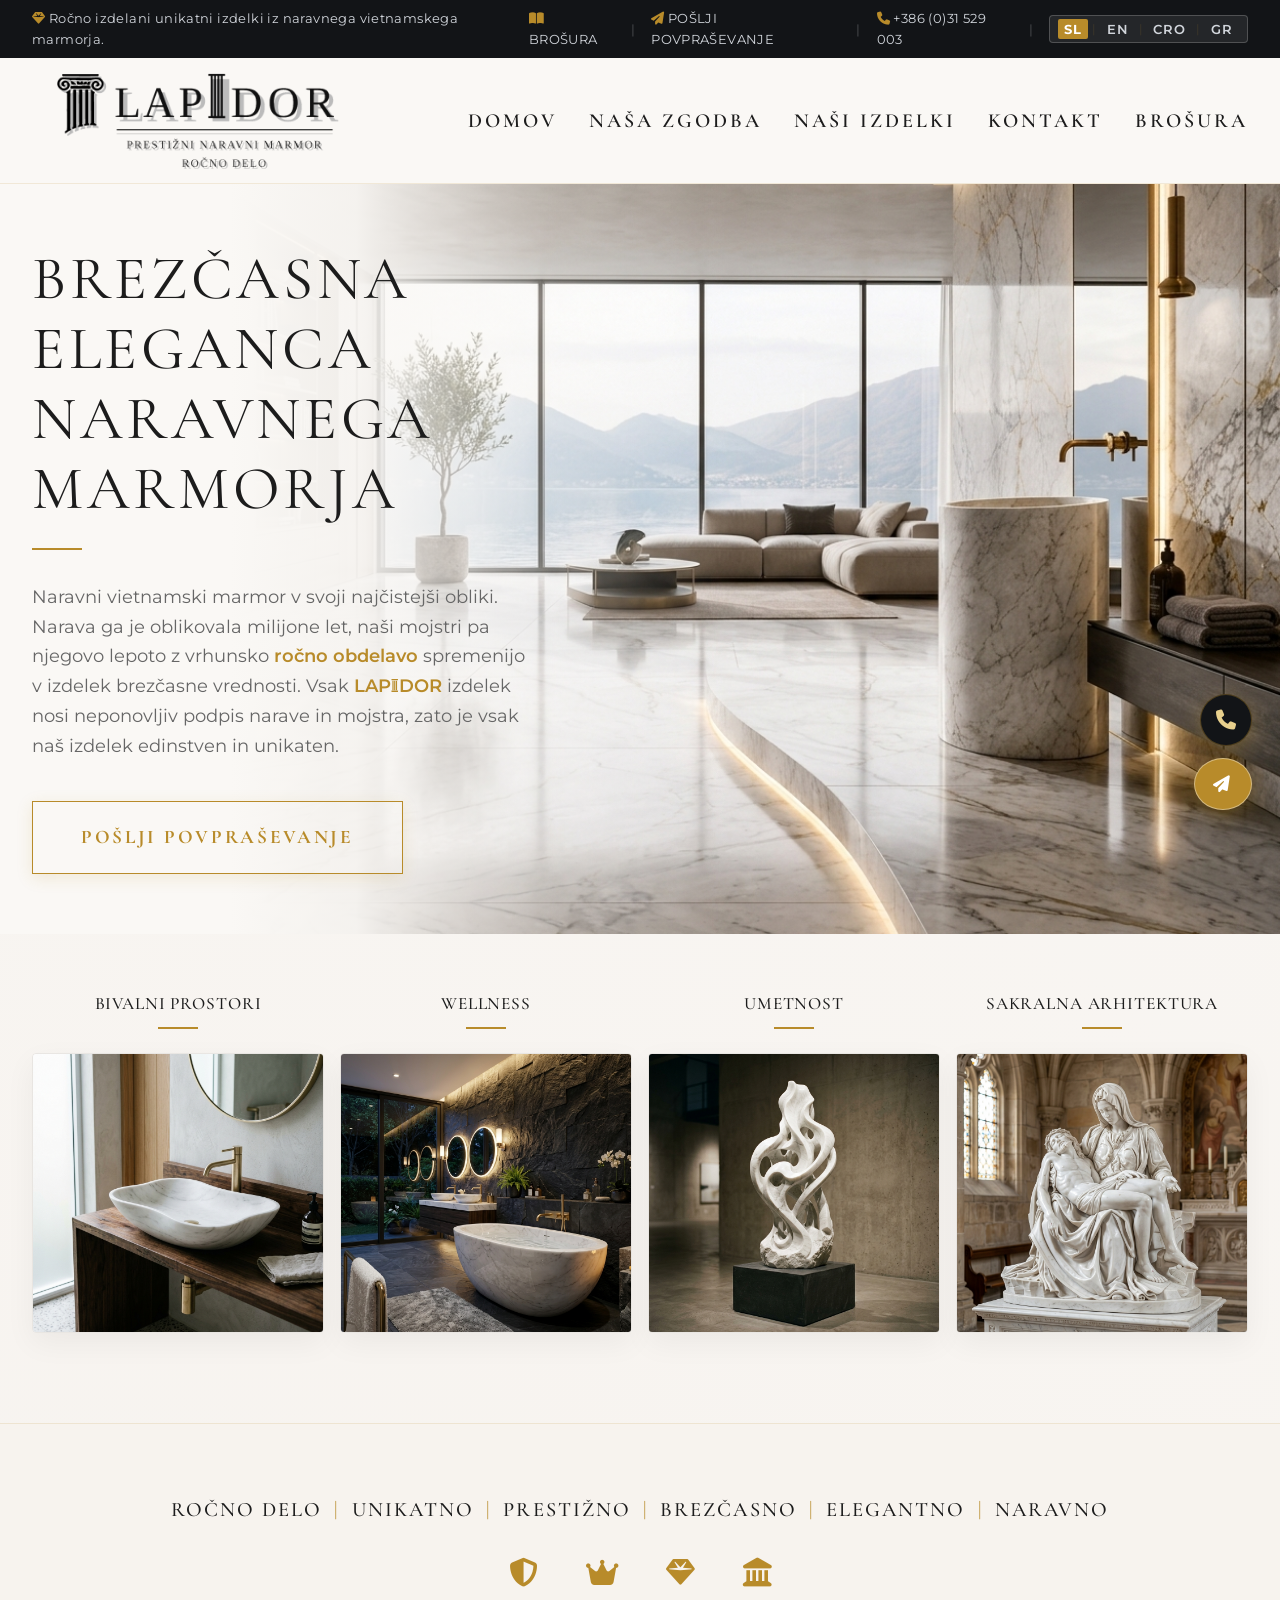
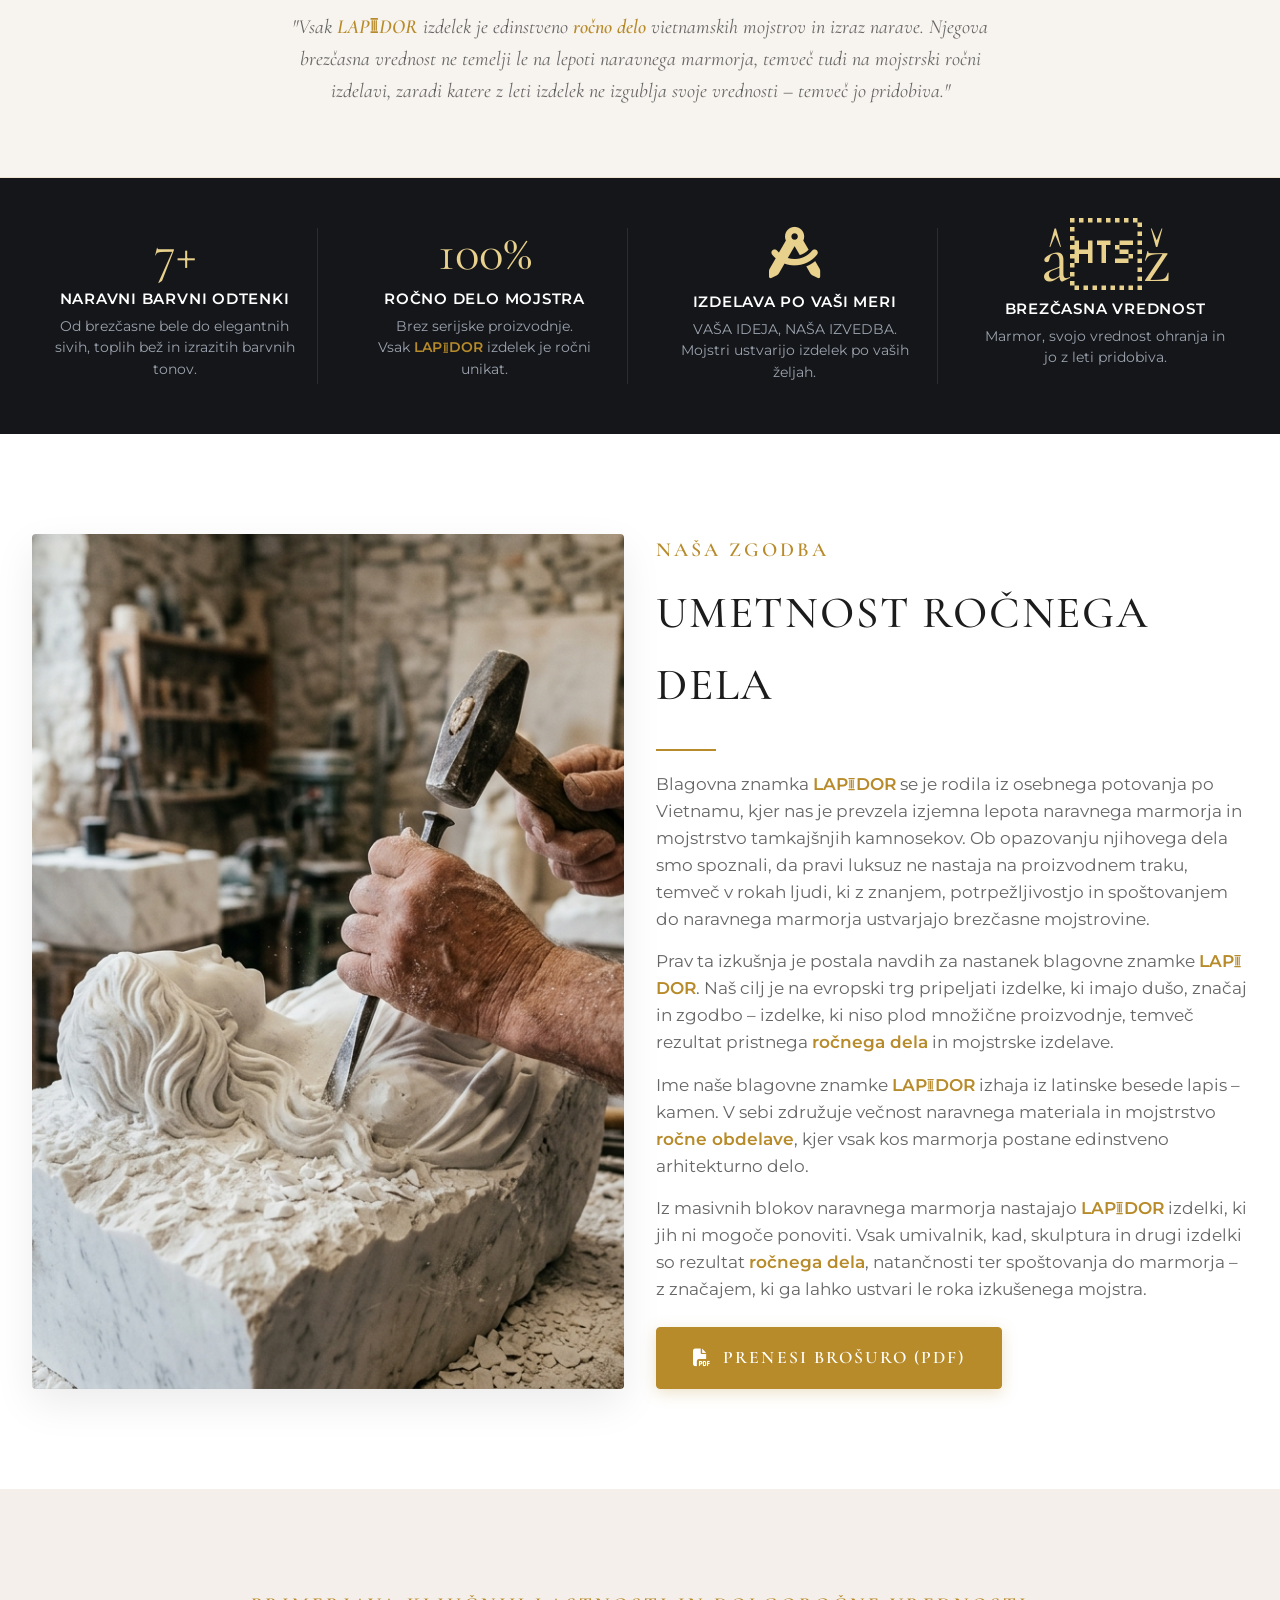
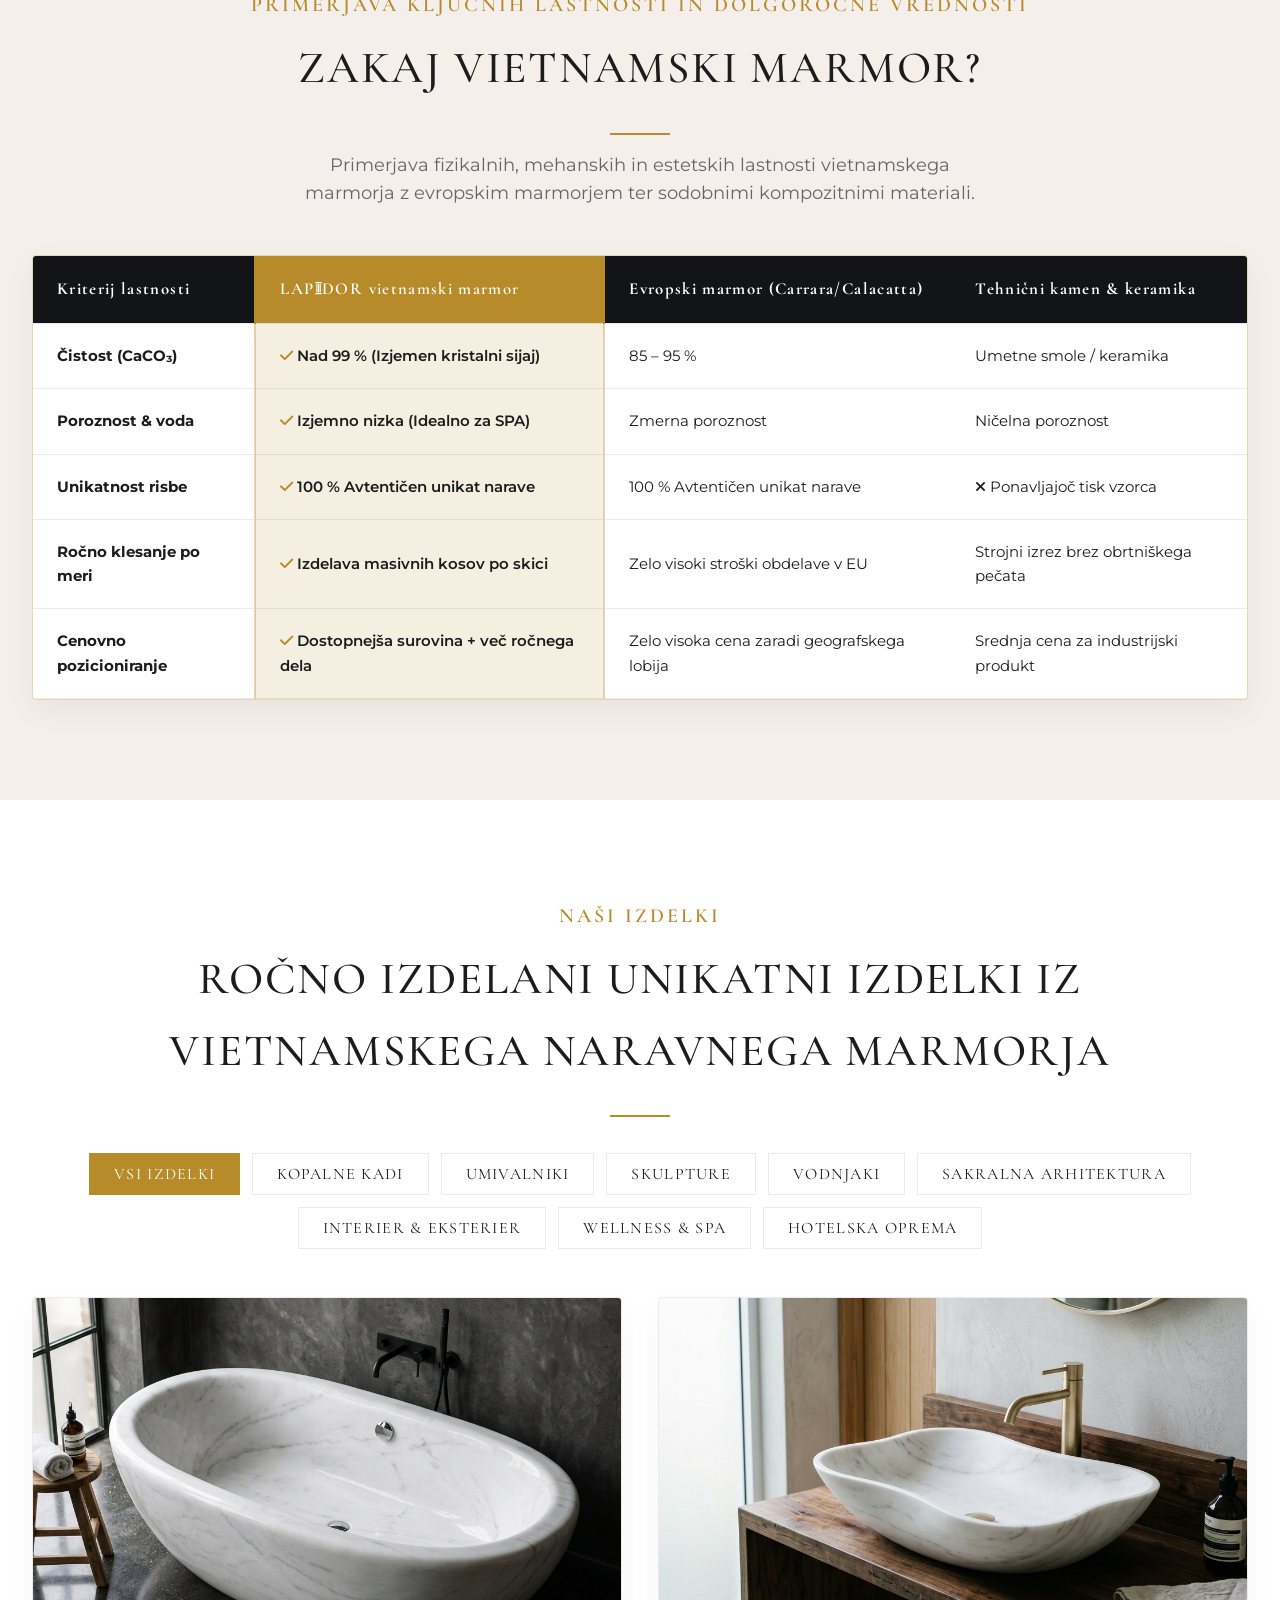
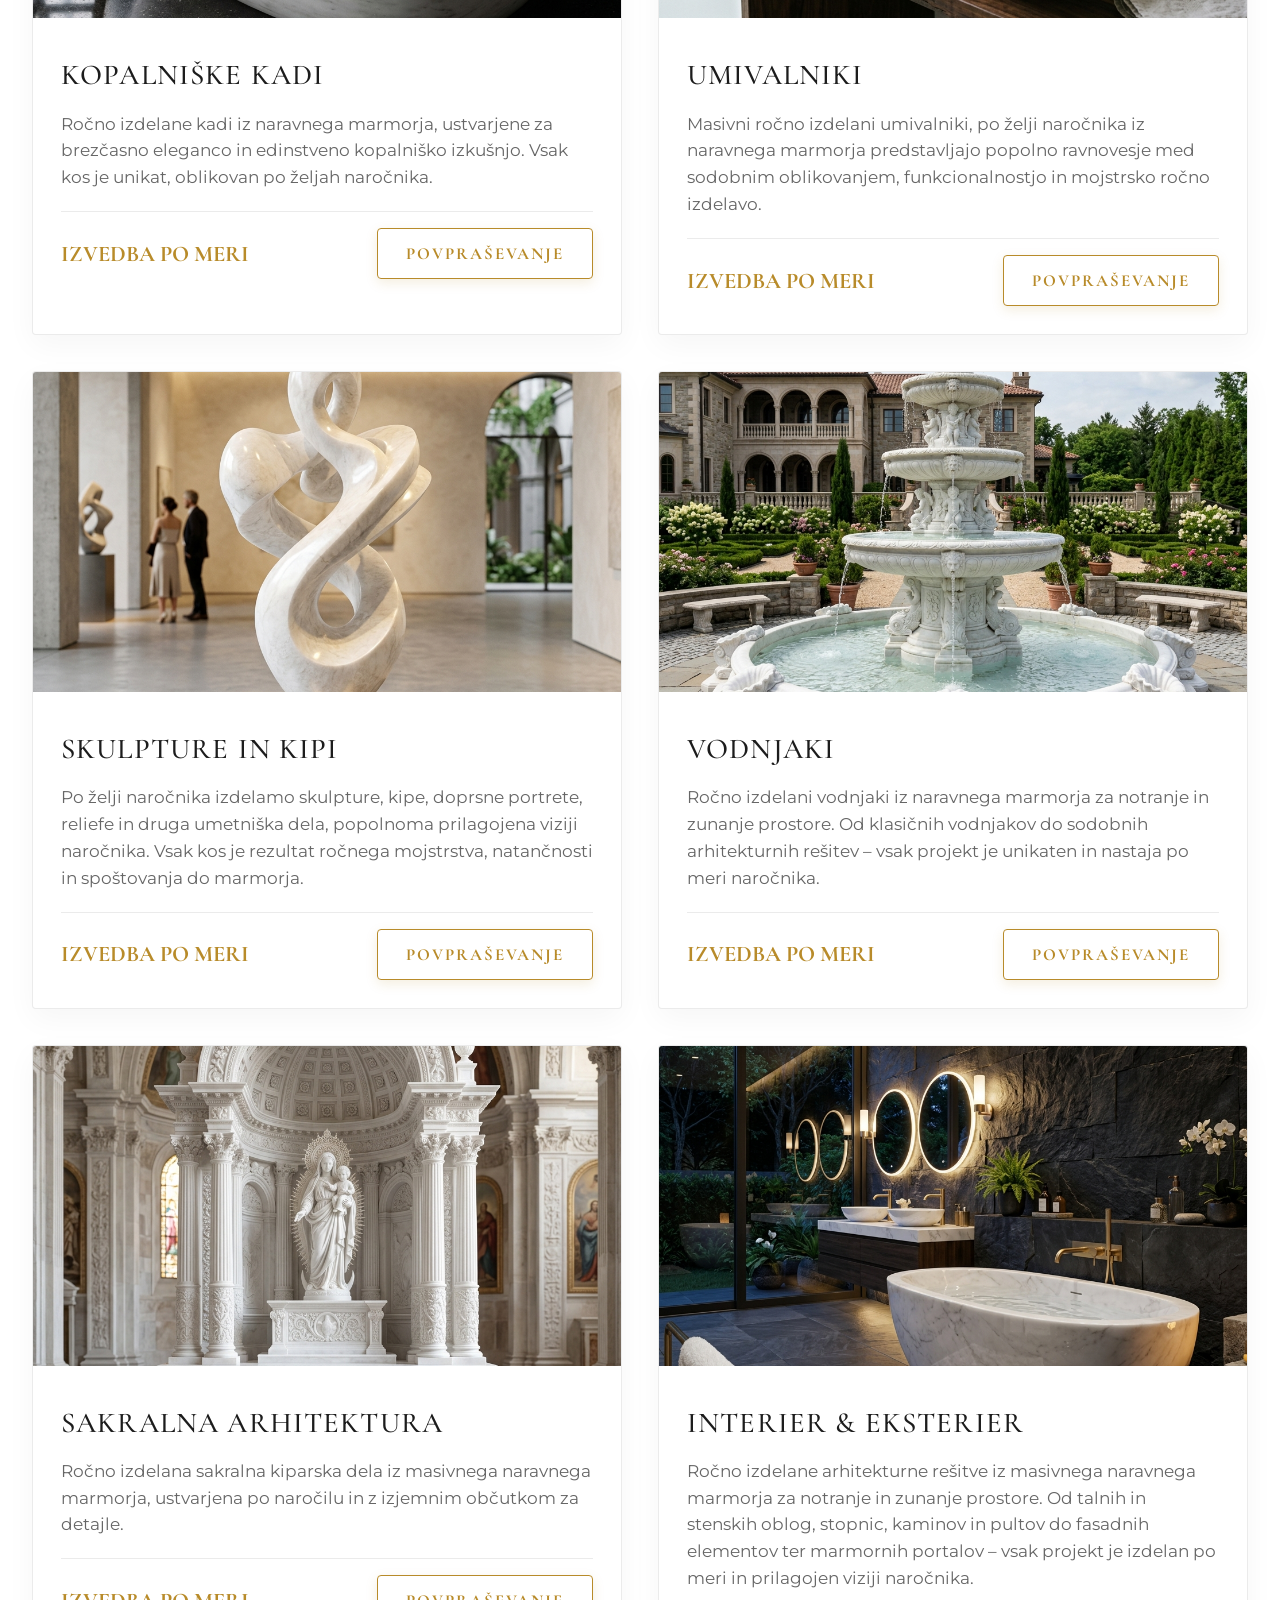
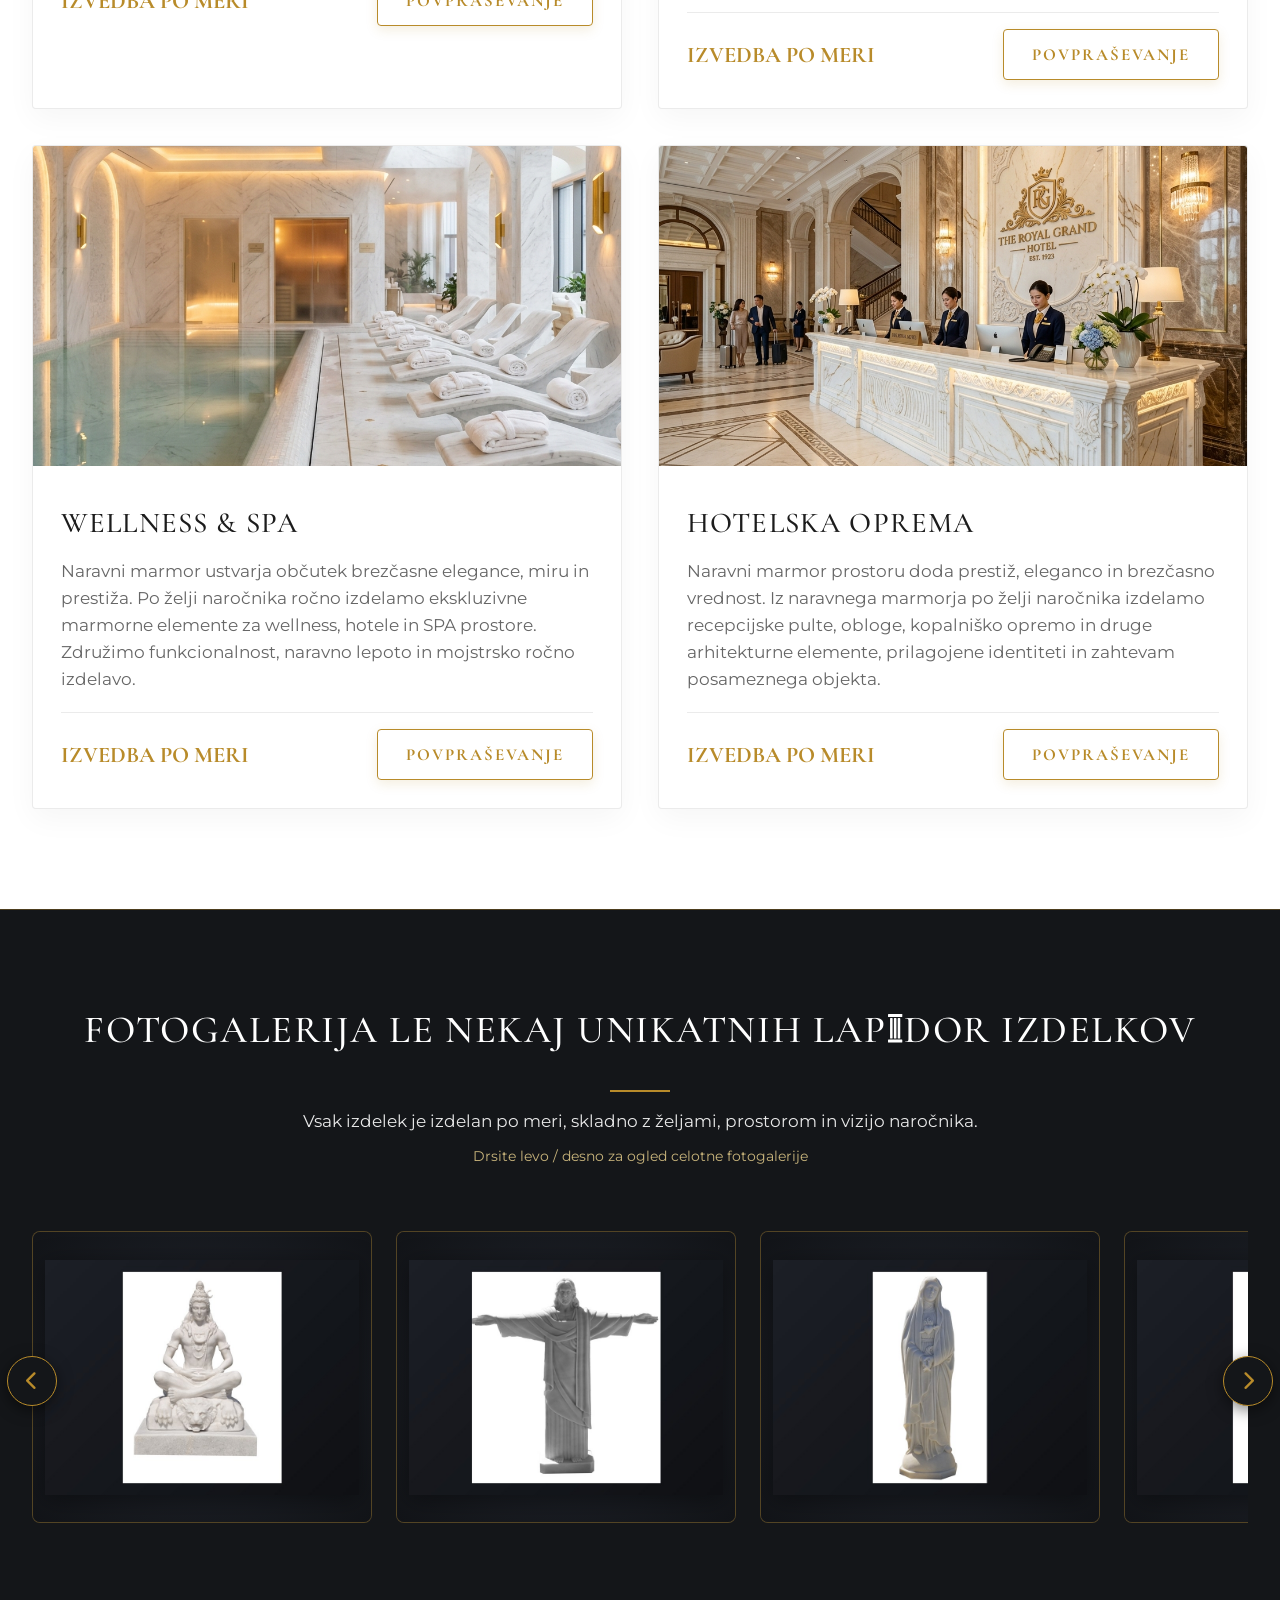
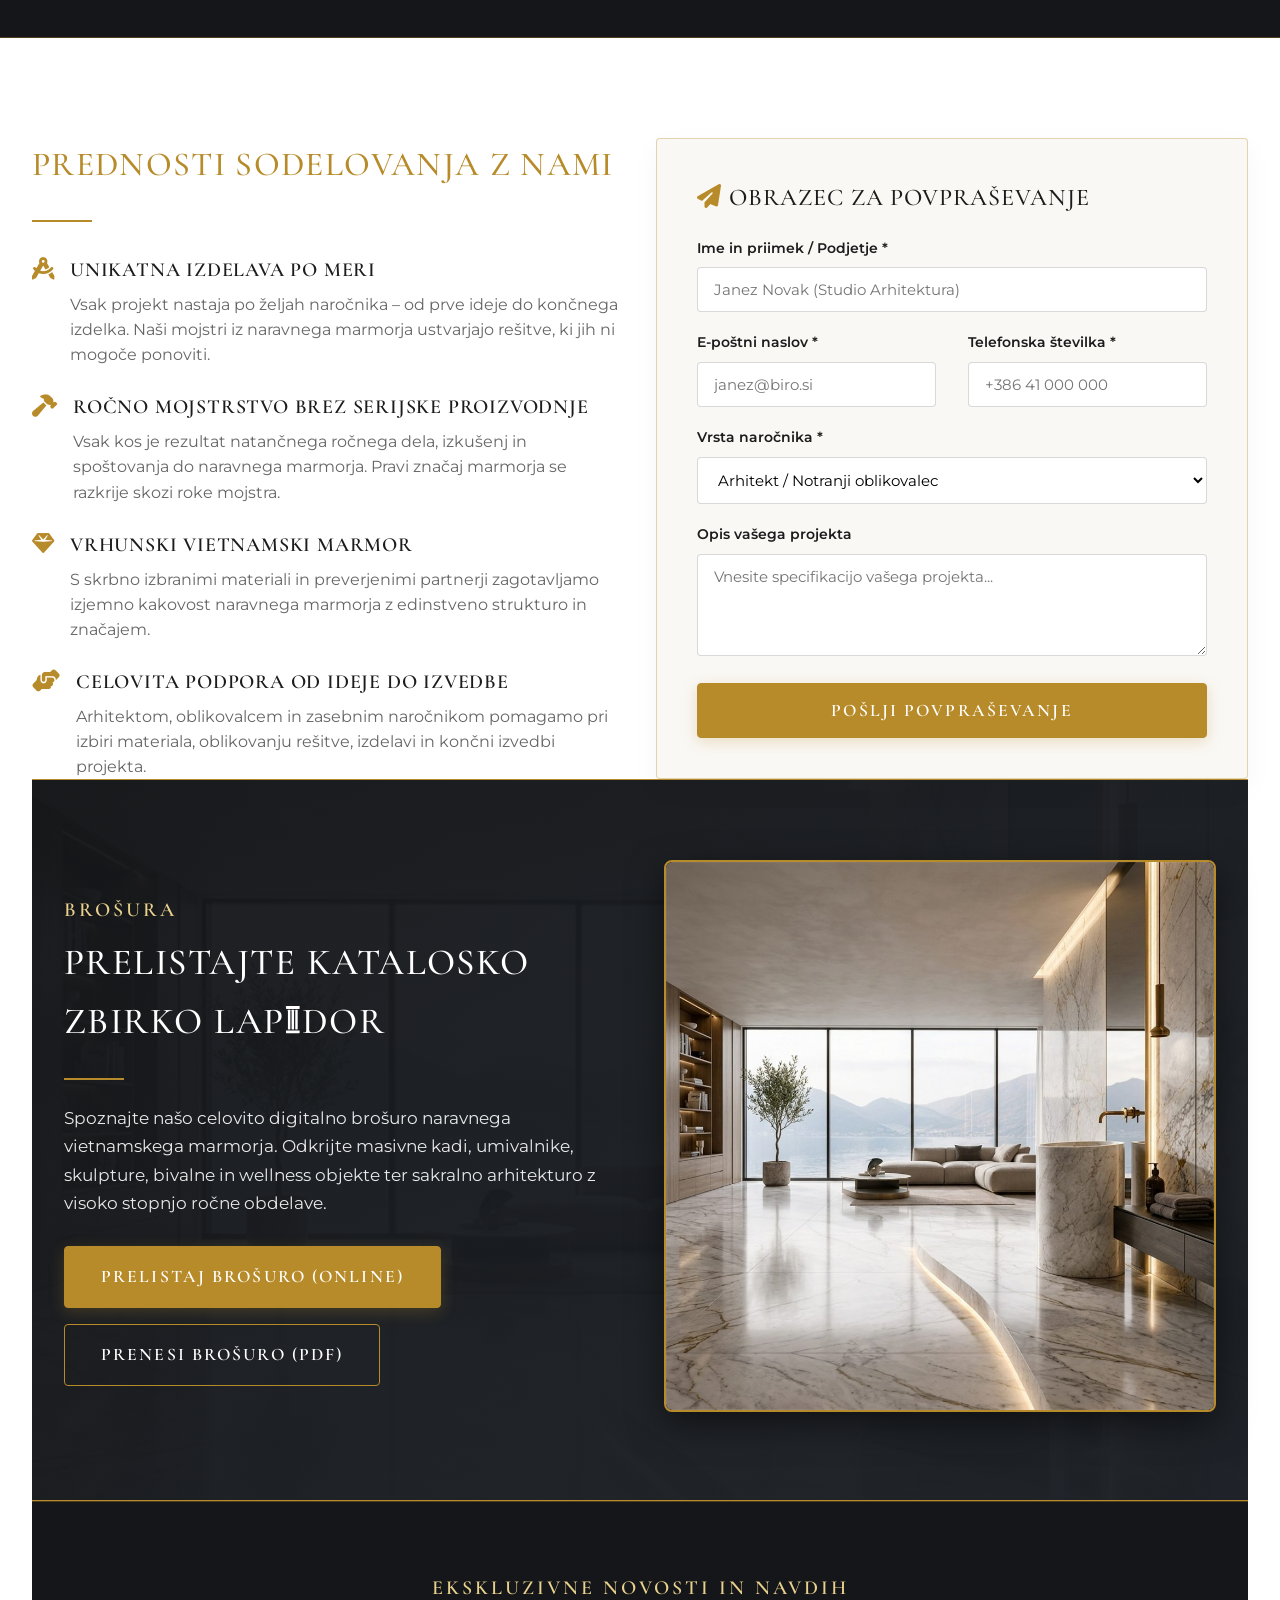
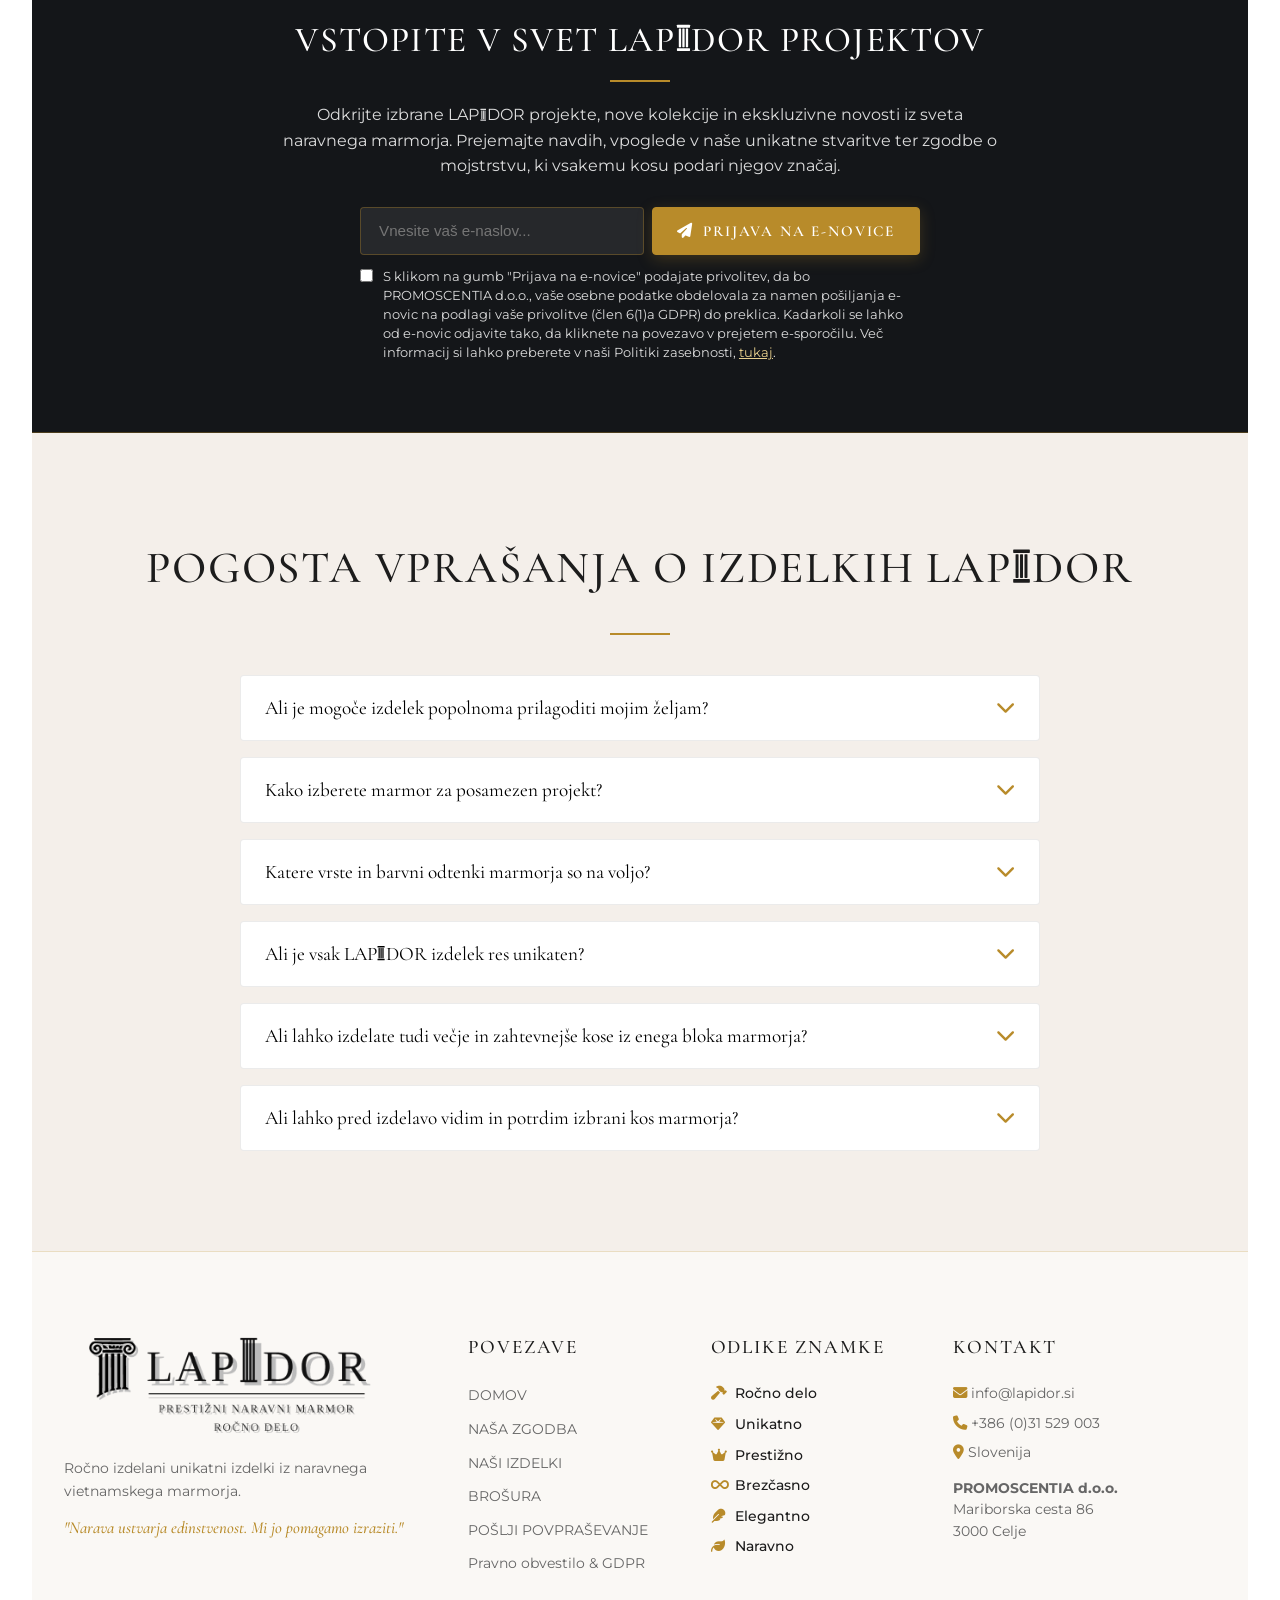
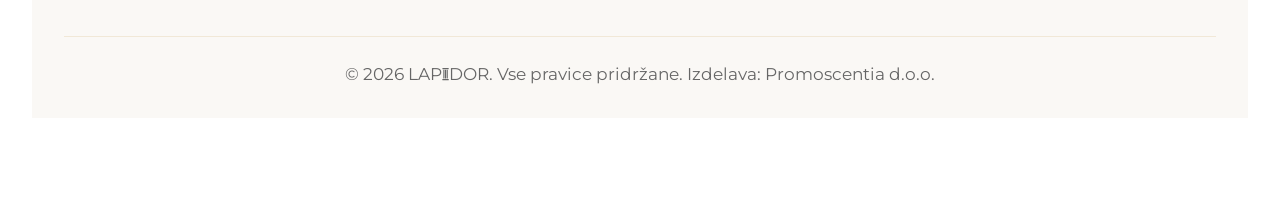
==== index.html @ 65f4fbd2 "SEO: dodan SiteNavigationElement JSON-LD schema za predlog Google Sitelinksov" ====
<!DOCTYPE html>
<html lang="sl">
<head>
 <!-- Google Tag (gtag.js) - Google Analytics -->
 <script async src="https://www.googletagmanager.com/gtag/js?id=G-S266DZPTPC"></script>
 <script>
  window.dataLayer = window.dataLayer || [];
  function gtag(){dataLayer.push(arguments);}
  gtag('js', new Date());

  gtag('config', 'G-S266DZPTPC');
 </script>

 <meta charset="UTF-8">
 <meta name="viewport" content="width=device-width, initial-scale=1.0">
 <title>LAPIDOR | Prestižni naravni vietnamski marmor po meri</title>
 <meta name="description" content="Unikatni ročno izdelani masivni izdelki iz naravnega vietnamskega marmorja. Kadi, umivalniki, skulpture in obloge po meri. Brezplačno svetovanje in vzorci.">
 <meta name="keywords" content="marmor, vietnamski marmor, naravni marmor, kopalne kadi marmor, umivalniki marmor, marmorne skulpture, kamnoseštvo, arhitektura, LAPIDOR, Celje, Slovenija">
 <meta name="author" content="PROMOSCENTIA d.o.o.">
 <meta name="robots" content="index, follow, max-image-preview:large">
 <link rel="canonical" href="https://lapidor.si/">

 <!-- Favicon -->
 <link rel="icon" type="image/png" href="assets/lapidor_logo_final_v6.png">

 <!-- Open Graph / Facebook / LinkedIn -->
 <meta property="og:type" content="website">
 <meta property="og:url" content="https://lapidor.si/">
 <meta property="og:title" content="LAPIDOR | Prestižni naravni vietnamski marmor po meri">
 <meta property="og:description" content="Unikatni ročno izdelani masivni izdelki iz naravnega vietnamskega marmorja. Kadi, umivalniki, skulpture in obloge po meri. Brezplačno svetovanje in vzorci.">
 <meta property="og:image" content="https://lapidor.si/assets/lapidor_panoramic_hero.png">
 <meta property="og:site_name" content="LAPIDOR">
 <meta property="og:locale" content="sl_SI">

 <!-- Twitter -->
 <meta name="twitter:card" content="summary_large_image">
 <meta name="twitter:url" content="https://lapidor.si/">
 <meta name="twitter:title" content="LAPIDOR | Prestižni naravni vietnamski marmor po meri">
 <meta name="twitter:description" content="Unikatni ročno izdelani masivni izdelki iz naravnega vietnamskega marmorja. Kadi, umivalniki, skulpture in obloge po meri. Brezplačno svetovanje in vzorci.">
 <meta name="twitter:image" content="https://lapidor.si/assets/lapidor_panoramic_hero.png">

 <!-- Geo Tags for Local SEO -->
 <meta name="geo.region" content="SI-011">
 <meta name="geo.placename" content="Celje">
 <meta name="geo.position" content="46.236;15.267">
 <meta name="ICBM" content="46.236, 15.267">

 <!-- Schema.org JSON-LD Structured Data for Google Rich Snippets -->
 <script type="application/ld+json">
 {
   "@context": "https://schema.org",
   "@graph": [
     {
       "@type": "WebSite",
       "@id": "https://lapidor.si/#website",
       "url": "https://lapidor.si/",
       "name": "LAPIDOR",
       "alternateName": ["LAPIDOR Marmor", "LAPIDOR Slovenija"],
       "publisher": {
         "@id": "https://lapidor.si/#organization"
       }
     },
     {
       "@type": "SiteNavigationElement",
       "@id": "https://lapidor.si/#navigation",
       "name": [
         "Naša zgodba",
         "Naši izdelki",
         "Obdelava površin",
         "Ekskluzivna Brošura",
         "Kontakt"
       ],
       "url": [
         "https://lapidor.si/#nasazgodba",
         "https://lapidor.si/#nasiizdelki",
         "https://lapidor.si/#obdelava",
         "https://lapidor.si/brosura.html",
         "https://lapidor.si/#kontakt"
       ]
     },
     {
       "@type": "LocalBusiness",
       "@id": "https://lapidor.si/#organization",
       "name": "LAPIDOR - Promoscentia d.o.o.",
       "legalName": "PROMOSCENTIA d.o.o.",
       "image": "https://lapidor.si/assets/lapidor_logo_final_v6.png",
       "url": "https://lapidor.si/",
       "telephone": "+38631529003",
       "email": "info@lapidor.si",
       "priceRange": "€€€€",
       "address": {
         "@type": "PostalAddress",
         "streetAddress": "Mariborska cesta 86",
         "addressLocality": "Celje",
         "postalCode": "3000",
         "addressCountry": "SI"
       },
       "geo": {
         "@type": "GeoCoordinates",
         "latitude": 46.236,
         "longitude": 15.267
       },
       "openingHoursSpecification": {
         "@type": "OpeningHoursSpecification",
         "dayOfWeek": [
           "Monday",
           "Tuesday",
           "Wednesday",
           "Thursday",
           "Friday"
         ],
         "opens": "08:00",
         "closes": "16:00"
       },
       "description": "Ekskluzivni uvoz in distribucija unikatnega naravnega vietnamskega marmorja z visoko stopnjo ročne obdelave klesarskih mojstrov."
     },
     {
       "@type": "Brand",
       "@id": "https://lapidor.si/#brand",
       "name": "LAPIDOR",
       "url": "https://lapidor.si/",
       "logo": "https://lapidor.si/assets/lapidor_logo_final_v6.png",
       "slogan": "Brezčasna eleganca naravnega marmorja",
       "description": "Unikatni ročno izdelani masivni izdelki iz naravnega vietnamskega marmorja za bivalne prostore, wellness in sakralno arhitekturo."
     },
     {
       "@type": "FAQPage",
       "@id": "https://lapidor.si/#faq",
       "mainEntity": [
         {
           "@type": "Question",
           "name": "Zakaj izbrati vietnamski naravni marmor LAPIDOR?",
           "acceptedAnswer": {
             "@type": "Answer",
             "text": "Vietnamski marmor odlikuje izjemna čistost kalcijevega karbonata (nad 99 %), kristalna struktura, nizka poroznost ter izjemna trajnost. Vsak izdelek je 100% ročno delo kamnoseških mojstrov."
           }
         },
         {
           "@type": "Question",
           "name": "Ali omogočate izdelava marmornih izdelkov po meri?",
           "acceptedAnswer": {
             "@type": "Answer",
             "text": "Da, vsi izdelki LAPIDOR nastajajo po željah naročnika in tehničnih izrisih (CAD/3D načrtih) arhitektov in oblikovalcev – od izbire masivnega bloka do končne obdelave."
           }
         },
         {
           "@type": "Question",
           "name": "Kakšni barvni odtenki in obdelave površin so na voljo?",
           "acceptedAnswer": {
             "@type": "Answer",
             "text": "Nudimo več kot 7 naravnih barvnih odtenkov marmorja ter štiri tipologije obdelave površine: polirana, brušena mat (honed), ročno klesana (chiseled) in krtačena (antique/brushed)."
           }
         }
       ]
     }
   ]
 }
 </script>
 
 <!-- Fonts -->
 <link rel="preconnect" href="https://fonts.googleapis.com">
 <link rel="preconnect" href="https://fonts.gstatic.com" crossorigin>
 <link href="https://fonts.googleapis.com/css2?family=Cormorant+Garamond:ital,wght@0,400;0,500;0,600;0,700;1,400&family=Montserrat:wght@300;400;500;600;700&display=swap" rel="stylesheet">
 
 <!-- FontAwesome Icons -->
 <link rel="stylesheet" href="https://cdnjs.cloudflare.com/ajax/libs/font-awesome/6.5.1/css/all.min.css">
 
 <!-- Custom CSS -->
 <link rel="stylesheet" href="style.css">
</head>
<body>

 <!-- Top Announcement Bar -->
 <div class="top-bar">
  <div class="container top-bar-content">
   <span><i class="fa-solid fa-gem text-gold"></i> <span data-i18n="top_announcement">Ročno izdelani unikatni izdelki iz naravnega vietnamskega marmorja.</span></span>
   <div class="top-bar-right">
    <a href="brosura.html" class="top-link"><i class="fa-solid fa-book-open text-gold"></i> <span data-i18n="nav_brochure">BROĹ URA</span></a>
    <span class="divider">|</span>
    <a href="#vzorci" class="top-link"><i class="fa-solid fa-paper-plane text-gold"></i> <span data-i18n="top_inquiry">POĹ LJI POVPRAĹ EVANJE</span></a>
    <span class="divider">|</span>
    <a href="tel:+38631529003" class="top-link"><i class="fa-solid fa-phone text-gold"></i> +386 (0)31 529 003</a>
    <span class="divider">|</span>
    <div class="lang-switcher">
     <button type="button" class="lang-btn active" data-lang-btn="sl">SL</button>
     <span class="lang-divider">|</span>
     <button type="button" class="lang-btn" data-lang-btn="en">EN</button>
     <span class="lang-divider">|</span>
     <button type="button" class="lang-btn" data-lang-btn="hr">CRO</button>
     <span class="lang-divider">|</span>
     <button type="button" class="lang-btn" data-lang-btn="el">GR</button>
    </div>
   </div>
  </div>
 </div>

 <!-- Header / Navigation (Direct Match with Mockup) -->
 <header class="main-header" id="header">
  <div class="container header-container">
   <a href="#" class="brand-logo">
    <img src="assets/lapidor_logo_final_v6.png" alt="LAPIDOR Logo" class="header-logo-img">
   </a>

   <nav class="main-nav" id="main-nav">
    <ul>
     <li><a href="#domov" class="nav-link active" data-i18n="nav_home">DOMOV</a></li>
     <li><a href="#nasazgodba" class="nav-link" data-i18n="nav_story">NAŠA ZGODBA</a></li>
     <li><a href="#nasiizdelki" class="nav-link" data-i18n="nav_products">NAŠI IZDELKI</a></li>
     <li><a href="#kontakt" class="nav-link" data-i18n="nav_contact">KONTAKT</a></li>
     <li><a href="brosura.html" class="nav-link" data-i18n="nav_brochure">BROŠURA</a></li>
    </ul>
   </nav>

   <button class="mobile-toggle" id="mobile-toggle" aria-label="Odpri meni">
    <i class="fa-solid fa-bars"></i>
   </button>
  </div>
 </header>

 <!-- HERO SECTION (Direct Match with Mockup Layout) -->
 <section class="hero-mockup-section" id="domov">
  <div class="hero-full-bg-container">
   <img src="assets/lapidor_panoramic_hero.png" alt="Brezčasna eleganca naravnega marmorja LAPIDOR" class="hero-full-bg-img">
   <div class="hero-full-bg-overlay"></div>
  </div>
  
  <div class="container hero-content-container">
   <div class="hero-left">
    <h1 class="hero-mockup-title" data-i18n="hero_title">
     BREZČASNA<br>
     ELEGANCA<br>
     NARAVNEGA<br>
     MARMORJA
    </h1>
    <div class="hero-gold-line"></div>
    <p class="hero-subtext" data-i18n="hero_subtext">
     Naravni vietnamski marmor v svoji najčistejši obliki. Narava ga je oblikovala milijone let, naši mojstri pa njegovo lepoto z vrhunsko <span class="gold-hover-text">ročno obdelavo</span> spremenijo v izdelek brezčasne vrednosti. Vsak <span class="gold-hover-text">LAPIDOR</span> izdelek nosi neponovljiv podpis narave in mojstra, zato je vsak naš izdelek edinstven in unikaten.
    </p>
    <a href="#vzorci" class="hero-mockup-btn" data-i18n="hero_btn">
     POĹ LJI POVPRAĹ EVANJE
    </a>
   </div>
  </div>
 </section>

 <!-- THREE CATEGORIES GRID (Direct Match with Mockup Layout) -->
 <section class="categories-mockup-section">
  <div class="container">
   <div class="categories-grid">
    
    <!-- Column 1: BIVALNI PROSTORI -->
    <div class="cat-card">
     <h2 class="cat-title" data-i18n="cat_living">BIVALNI PROSTORI</h2>
     <div class="cat-underline"></div>
     <div class="cat-image-wrapper">
      <img src="assets/sink.png" alt="Bivalni prostori iz marmorja">
     </div>
    </div>

    <!-- Column 2: WELLNESS -->
    <div class="cat-card">
     <h2 class="cat-title" data-i18n="cat_wellness">WELLNESS</h2>
     <div class="cat-underline"></div>
     <div class="cat-image-wrapper">
      <img src="assets/hero_bathroom.png" alt="Wellness in SPA marmor">
     </div>
    </div>

    <!-- Column 3: UMETNOST -->
    <div class="cat-card">
     <h2 class="cat-title" data-i18n="cat_art">UMETNOST</h2>
     <div class="cat-underline"></div>
     <div class="cat-image-wrapper">
      <img src="assets/sculpture.png" alt="Marmorna umetnost in skulpture">
     </div>
    </div>

    <!-- Column 4: SAKRALNA ARHITEKTURA -->
    <div class="cat-card">
     <h2 class="cat-title" data-i18n="cat_sacred">SAKRALNA ARHITEKTURA</h2>
     <div class="cat-underline"></div>
     <div class="cat-image-wrapper">
      <img src="assets/jezus_marija_marmor.png" alt="Sakralna arhitektura - Marmorna skulptura Jezusa in Marije">
     </div>
    </div>

   </div>
  </div>
 </section>

 <!-- BRAND STATEMENT & EMBLEMS (Direct Match with Mockup Layout) -->
 <section class="brand-statement-section">
  <div class="container">
   <h2 class="brand-statement-title" data-i18n="brand_statement_title">
    ROČNO DELO <span class="gold-divider">|</span> UNIKATNO <span class="gold-divider">|</span> PRESTIĹ˝NO <span class="gold-divider">|</span> BREZČASNO <span class="gold-divider">|</span> ELEGANTNO <span class="gold-divider">|</span> NARAVNO
   </h2>
   <div class="emblems-row">
    <i class="fa-solid fa-shield-halved" title="Zaščita in kakovost"></i>
    <i class="fa-solid fa-crown" title="Prestiž"></i>
    <i class="fa-solid fa-gem" title="Kristalna čistost"></i>
    <i class="fa-solid fa-landmark" title="Tradicija klesanja"></i>
   </div>
   <p class="brand-statement-sub" data-i18n="brand_statement_quote">
    "Vsak <span class="gold-hover-text">LAPIDOR</span> izdelek je edinstveno <span class="gold-hover-text">ročno delo</span> vietnamskih mojstrov in izraz narave. Njegova brezčasna vrednost ne temelji le na lepoti naravnega marmorja, temveč tudi na mojstrski ročni izdelavi, zaradi katere z leti izdelek ne izgublja svoje vrednosti  –  temveč jo pridobiva."
   </p>
  </div>
 </section>

 <!-- KEY STATISTICS BANNER -->
 <section class="stats-banner">
  <div class="container">
   <div class="stats-grid">
    <div class="stat-card">
     <div class="stat-number">7+</div>
     <div class="stat-label" data-i18n="stat_1_label">NARAVNI BARVNI ODTENKI</div>
     <p class="stat-desc" data-i18n="stat_1_desc">Od brezčasne bele do elegantnih sivih, toplih bež in izrazitih barvnih tonov.</p>
    </div>
    <div class="stat-card">
     <div class="stat-number">100%</div>
     <div class="stat-label" data-i18n="stat_2_label">ROČNO DELO MOJSTRA</div>
     <p class="stat-desc" data-i18n="stat_2_desc">Brez serijske proizvodnje.<br>Vsak <span class="gold-hover-text">LAPIDOR</span> izdelek je ročni unikat.</p>
    </div>
    <div class="stat-card">
     <div class="stat-number"><i class="fa-solid fa-compass-drafting"></i></div>
     <div class="stat-label" data-i18n="stat_3_label">IZDELAVA PO VAĹ I MERI</div>
     <p class="stat-desc" data-i18n="stat_3_desc">VAŠA IDEJA, NAŠA IZVEDBA. Mojstri ustvarijo izdelek po vaših željah.</p>
    </div>
    <div class="stat-card">
     <div class="stat-number stat-infinity">âž</div>
     <div class="stat-label" data-i18n="stat_4_label">BREZČASNA VREDNOST</div>
     <p class="stat-desc" data-i18n="stat_4_desc">Marmor, svojo vrednost ohranja in jo z leti pridobiva.</p>
    </div>
   </div>
  </div>
 </section>

 <!-- O ZNAMKI LAPIDOR -->
 <section class="about-section" id="nasazgodba">
  <div class="container">
   <div class="grid grid-2 about-grid">
    <div class="about-image">
     <img src="assets/rocno_delo_klesanje.jpg" alt="Ročno klesanje marmorja in mojstrsko obdelovanje skulpture z dletom in kladivom">
    </div>

    <div class="about-text">
     <span class="section-tag" data-i18n="about_tag">Naša zgodba</span>
     <h2 class="section-title" data-i18n="about_title">Umetnost ROČNEGA dela</h2>
     <div class="gold-underline-left"></div>
     
     <p class="lead-text" style="margin-top: 20px;" data-i18n="about_p1">
      Blagovna znamka <span class="gold-hover-text">LAPIDOR</span> se je rodila iz osebnega potovanja po Vietnamu, kjer nas je prevzela izjemna lepota naravnega marmorja in mojstrstvo tamkajšnjih kamnosekov. Ob opazovanju njihovega dela smo spoznali, da pravi luksuz ne nastaja na proizvodnem traku, temveč v rokah ljudi, ki z znanjem, potrpežljivostjo in spoštovanjem do naravnega marmorja ustvarjajo brezčasne mojstrovine.
     </p>
     <p style="margin-top: 16px;" data-i18n="about_p2">
      Prav ta izkušnja je postala navdih za nastanek blagovne znamke <span class="gold-hover-text">LAPIDOR</span>. Naš cilj je na evropski trg pripeljati izdelke, ki imajo dušo, značaj in zgodbo  –  izdelke, ki niso plod množične proizvodnje, temveč rezultat pristnega <span class="gold-hover-text">ročnega dela</span> in mojstrske izdelave.
     </p>
     <p style="margin-top: 16px;" data-i18n="about_p3">
      Ime naše blagovne znamke <span class="gold-hover-text">LAPIDOR</span> izhaja iz latinske besede lapis  –  kamen. V sebi združuje večnost naravnega materiala in mojstrstvo <span class="gold-hover-text">ročne obdelave</span>, kjer vsak kos marmorja postane edinstveno arhitekturno delo.
     </p>
     <p style="margin-top: 16px;" data-i18n="about_p4">
      Iz masivnih blokov naravnega marmorja nastajajo <span class="gold-hover-text">LAPIDOR</span> izdelki, ki jih ni mogoče ponoviti. Vsak umivalnik, kad, skulptura in drugi izdelki so rezultat <span class="gold-hover-text">ročnega dela</span>, natančnosti ter spoštovanja do marmorja  –  z značajem, ki ga lahko ustvari le roka izkušenega mojstra.
     </p>

     <div style="margin-top: 24px; display: flex; gap: 14px; flex-wrap: wrap;">
      <a href="assets/LAPIDOR_Ekskluzivna_Brosura.pdf" download class="btn btn-gold">
       <i class="fa-solid fa-file-pdf"></i> <span data-i18n="btn_download_pdf">PRENESI BROĹ URO (PDF)</span>
      </a>
     </div>
    </div>
   </div>
  </div>
 </section>

 <!-- PRIMERJALNA ANALIZA -->
 <section class="comparison-section" id="prednosti">
  <div class="container">
   <div class="section-header text-center">
    <span class="section-tag" style="display: block; margin-bottom: 12px;" data-i18n="comp_tag">Primerjava ključnih lastnosti in dolgoročne vrednosti</span>
    <h2 class="section-title" data-i18n="comp_title">Zakaj vietnamski marmor?</h2>
    <div class="gold-underline"></div>
    <p class="section-subtitle" style="margin-top: 16px;" data-i18n="comp_sub">
     Primerjava fizikalnih, mehanskih in estetskih lastnosti vietnamskega marmorja z evropskim marmorjem ter sodobnimi kompozitnimi materiali.
    </p>
   </div>

   <div class="table-scroll-hint">
    <i class="fa-solid fa-hand-pointer text-gold"></i>
    <span data-i18n="table_scroll_hint">Drsite levo / desno za ogled celotne tabele</span>
    <i class="fa-solid fa-arrows-left-right text-gold"></i>
   </div>

   <div class="comparison-table-wrapper">
    <table class="comparison-table">
     <thead>
      <tr>
       <th data-i18n="th_criterion">Kriterij lastnosti</th>
       <th class="highlight-col" data-i18n="th_vietnam">LAPIDOR vietnamski marmor</th>
       <th data-i18n="th_europe">Evropski marmor (Carrara/Calacatta)</th>
       <th data-i18n="th_composite">Tehnični kamen & keramika</th>
      </tr>
     </thead>
     <tbody>
      <tr>
       <td><strong data-i18n="row1_title">Čistost (CaCOâ‚)</strong></td>
       <td class="highlight-col" data-i18n="row1_vietnam"><i class="fa-solid fa-check text-gold"></i> Nad 99 % (Izjemen kristalni sijaj)</td>
       <td data-i18n="row1_europe">85  –  95 %</td>
       <td data-i18n="row1_composite">Umetne smole / keramika</td>
      </tr>
      <tr>
       <td><strong data-i18n="row2_title">Poroznost & voda</strong></td>
       <td class="highlight-col" data-i18n="row2_vietnam"><i class="fa-solid fa-check text-gold"></i> Izjemno nizka (Idealno za SPA)</td>
       <td data-i18n="row2_europe">Zmerna poroznost</td>
       <td data-i18n="row2_composite">Ničelna poroznost</td>
      </tr>
      <tr>
       <td><strong data-i18n="row3_title">Unikatnost risbe</strong></td>
       <td class="highlight-col" data-i18n="row3_vietnam"><i class="fa-solid fa-check text-gold"></i> 100 % Avtentičen unikat narave</td>
       <td data-i18n="row3_europe">100 % Avtentičen unikat narave</td>
       <td data-i18n="row3_composite"><i class="fa-solid fa-times text-danger"></i> Ponavljajoč tisk vzorca</td>
      </tr>
      <tr>
       <td><strong data-i18n="row4_title">Ročno klesanje po meri</strong></td>
       <td class="highlight-col" data-i18n="row4_vietnam"><i class="fa-solid fa-check text-gold"></i> Izdelava masivnih kosov po skici</td>
       <td data-i18n="row4_europe">Zelo visoki stroški obdelave v EU</td>
       <td data-i18n="row4_composite">Strojni izrez brez obrtniškega pečata</td>
      </tr>
      <tr>
       <td><strong data-i18n="row5_title">Cenovno pozicioniranje</strong></td>
       <td class="highlight-col" data-i18n="row5_vietnam"><i class="fa-solid fa-check text-gold"></i> Dostopnejša surovina + več ročnega dela</td>
       <td data-i18n="row5_europe">Zelo visoka cena zaradi geografskega lobija</td>
       <td data-i18n="row5_composite">Srednja cena za industrijski produkt</td>
      </tr>
     </tbody>
    </table>
   </div>
  </div>
 </section>

 <!-- PRODUKTNI KATALOG -->
 <section class="catalog-section" id="nasiizdelki">
  <div class="container">
   <div class="section-header text-center">
    <span class="section-tag" style="display: block; margin-bottom: 12px;" data-i18n="cat_sec_tag">NAŠI IZDELKI</span>
    <h2 class="section-title" data-i18n="cat_sec_title">Ročno izdelani unikatni izdelki iz VIETNAMSKEGA naravnega marmorja</h2>
    <div class="gold-underline"></div>
   </div>

   <!-- Filter Controls -->
   <div class="catalog-filter">
    <button class="filter-btn active" data-filter="all" data-i18n="btn_filter_all">VSI IZDELKI</button>
    <button class="filter-btn" data-filter="kadi" data-i18n="btn_filter_kadi">KOPALNE KADI</button>
    <button class="filter-btn" data-filter="umivalniki" data-i18n="btn_filter_umivalniki">UMIVALNIKI</button>
    <button class="filter-btn" data-filter="skulpture" data-i18n="btn_filter_skulpture">SKULPTURE</button>
    <button class="filter-btn" data-filter="fontane" data-i18n="btn_filter_fontane">VODNJAKI</button>
    <button class="filter-btn" data-filter="sakralni" data-i18n="btn_filter_sakralni">SAKRALNA ARHITEKTURA</button>
    <button class="filter-btn" data-filter="interier" data-i18n="btn_filter_interier">INTERIER &amp; EKSTERIER</button>
    <button class="filter-btn" data-filter="wellness" data-i18n="btn_filter_wellness">WELLNESS &amp; SPA</button>
    <button class="filter-btn" data-filter="hotelska" data-i18n="btn_filter_hotelska">HOTELSKA OPREMA</button>
   </div>

   <!-- Product Grid -->
   <div class="catalog-grid" id="catalog-grid">
    
    <!-- Card 1 -->
    <div class="product-card" data-category="kadi">
     <div class="product-image-wrapper">
      <img src="assets/bathtub.png" alt="Masivna kopalna kad iz belega marmorja">
     </div>
     <div class="product-info">
      <h3 class="product-title" data-i18n="card1_title">Kopalniške kadi</h3>
      <p data-i18n="card1_desc">Ročno izdelane kadi iz naravnega marmorja, ustvarjene za brezčasno eleganco in edinstveno kopalniško izkušnjo. Vsak kos je unikat, oblikovan po željah naročnika.</p>
      <div class="product-footer">
       <div class="price-value" data-i18n="badge_bespoke">IZVEDBA PO MERI</div>
       <button class="btn btn-outline-gold open-inquiry-modal" data-product="Kopalniške kadi" data-i18n="btn_inquiry">Povpraševanje</button>
      </div>
     </div>
    </div>

    <!-- Card 2 -->
    <div class="product-card" data-category="umivalniki">
     <div class="product-image-wrapper">
      <img src="assets/sink.png" alt="Nadpultni naravni umivalnik">
     </div>
     <div class="product-info">
      <h3 class="product-title" data-i18n="card2_title">Umivalniki</h3>
      <p data-i18n="card2_desc">Masivni ročno izdelani umivalniki, po želji naročnika iz naravnega marmorja predstavljajo popolno ravnovesje med sodobnim oblikovanjem, funkcionalnostjo in mojstrsko ročno izdelavo.</p>
      <div class="product-footer">
       <div class="price-value" data-i18n="badge_bespoke">IZVEDBA PO MERI</div>
       <button class="btn btn-outline-gold open-inquiry-modal" data-product="Umivalniki" data-i18n="btn_inquiry">Povpraševanje</button>
      </div>
     </div>
    </div>

    <!-- Card 3 -->
    <div class="product-card" data-category="skulpture">
     <div class="product-image-wrapper">
      <img src="assets/skulpture_kipi.png" alt="Unikatna klesana marmorna skulptura LAPIDOR">
     </div>
     <div class="product-info">
      <h3 class="product-title" data-i18n="card3_title">Skulpture in kipi</h3>
      <p data-i18n="card3_desc">Po želji naročnika izdelamo skulpture, kipe, doprsne portrete, reliefe in druga umetniška dela, popolnoma prilagojena viziji naročnika. Vsak kos je rezultat ročnega mojstrstva, natančnosti in spoštovanja do marmorja.</p>
      <div class="product-footer">
       <div class="price-value" data-i18n="badge_bespoke">IZVEDBA PO MERI</div>
       <button class="btn btn-outline-gold open-inquiry-modal" data-product="Skulpture in kipi" data-i18n="btn_inquiry">Povpraševanje</button>
      </div>
     </div>
    </div>

    <!-- Card 4 -->
    <div class="product-card" data-category="fontane">
     <div class="product-image-wrapper">
      <img src="assets/vodnjaki.png" alt="Masivni vrtni vodnjak iz naravnega kristalnega marmorja LAPIDOR">
     </div>
     <div class="product-info">
      <h3 class="product-title" data-i18n="card4_title">Vodnjaki</h3>
      <p data-i18n="card4_desc">Ročno izdelani vodnjaki iz naravnega marmorja za notranje in zunanje prostore. Od klasičnih vodnjakov do sodobnih arhitekturnih rešitev  –  vsak projekt je unikaten in nastaja po meri naročnika.</p>
      <div class="product-footer">
       <div class="price-value" data-i18n="badge_bespoke">IZVEDBA PO MERI</div>
       <button class="btn btn-outline-gold open-inquiry-modal" data-product="Vodnjaki" data-i18n="btn_inquiry">Povpraševanje</button>
      </div>
     </div>
    </div>

    <!-- Card 5: Sakralna Arhitektura -->
    <div class="product-card" data-category="sakralni">
     <div class="product-image-wrapper">
      <img src="assets/sakralna_arhitektura.png" alt="Sakralna marmorna kiparska umetnina LAPIDOR">
     </div>
     <div class="product-info">
      <h3 class="product-title" data-i18n="card5_title">Sakralna arhitektura</h3>
      <p data-i18n="card5_desc">Ročno izdelana sakralna kiparska dela iz masivnega naravnega marmorja, ustvarjena po naročilu in z izjemnim občutkom za detajle.</p>
      <div class="product-footer">
       <div class="price-value" data-i18n="badge_bespoke">IZVEDBA PO MERI</div>
       <button class="btn btn-outline-gold open-inquiry-modal" data-product="Sakralna arhitektura" data-i18n="btn_inquiry">Povpraševanje</button>
      </div>
     </div>
    </div>

    <!-- Card 6: Interier & Eksterier -->
    <div class="product-card" data-category="interier">
     <div class="product-image-wrapper">
      <img src="assets/lapidor_hero_bathroom.png" alt="Luksuzni interier in obloge iz naravnega marmorja">
     </div>
     <div class="product-info">
      <h3 class="product-title" data-i18n="card6_title">INTERIER &amp; EKSTERIER</h3>
      <p data-i18n="card6_desc">Ročno izdelane arhitekturne rešitve iz masivnega naravnega marmorja za notranje in zunanje prostore. Od talnih in stenskih oblog, stopnic, kaminov in pultov do fasadnih elementov ter marmornih portalov  –  vsak projekt je izdelan po meri in prilagojen viziji naročnika.</p>
      <div class="product-footer">
       <div class="price-value" data-i18n="badge_bespoke">IZVEDBA PO MERI</div>
       <button class="btn btn-outline-gold open-inquiry-modal" data-product="Interier &amp; Eksterier" data-i18n="btn_inquiry">Povpraševanje</button>
      </div>
     </div>
    </div>

    <!-- Card 7: Wellness & SPA -->
    <div class="product-card" data-category="wellness">
     <div class="product-image-wrapper">
      <img src="assets/wellness_spa.png" alt="Prestižna wellness in SPA oprema iz kristalnega marmorja LAPIDOR">
     </div>
     <div class="product-info">
      <h3 class="product-title" data-i18n="card7_title">WELLNESS &amp; SPA</h3>
      <p data-i18n="card7_desc">Naravni marmor ustvarja občutek brezčasne elegance, miru in prestiža. Po želji naročnika ročno izdelamo ekskluzivne marmorne elemente za wellness, hotele in SPA prostore. Združimo funkcionalnost, naravno lepoto in mojstrsko ročno izdelavo.</p>
      <div class="product-footer">
       <div class="price-value" data-i18n="badge_bespoke">IZVEDBA PO MERI</div>
       <button class="btn btn-outline-gold open-inquiry-modal" data-product="Wellness &amp; SPA" data-i18n="btn_inquiry">Povpraševanje</button>
      </div>
     </div>
    </div>

    <!-- Card 8: Hotelska Oprema -->
    <div class="product-card" data-category="hotelska">
     <div class="product-image-wrapper">
      <img src="assets/hotelska_oprema.png" alt="Ekskluzivni hotelski recepcijski pulti in obloge iz marmorja LAPIDOR">
     </div>
     <div class="product-info">
      <h3 class="product-title" data-i18n="card8_title">HOTELSKA OPREMA</h3>
      <p data-i18n="card8_desc">Naravni marmor prostoru doda prestiž, eleganco in brezčasno vrednost. Iz naravnega marmorja po želji naročnika izdelamo recepcijske pulte, obloge, kopalniško opremo in druge arhitekturne elemente, prilagojene identiteti in zahtevam posameznega objekta.</p>
      <div class="product-footer">
       <div class="price-value" data-i18n="badge_bespoke">IZVEDBA PO MERI</div>
       <button class="btn btn-outline-gold open-inquiry-modal" data-product="Hotelska oprema" data-i18n="btn_inquiry">Povpraševanje</button>
      </div>
     </div>
    </div>

   </div>
  </div>
 </section>

 <!-- REALIZIRANI PROJEKTI - SLIDER GALERIJA -->
 <section class="gallery-slider-section" id="galerija-sekcija" style="background: var(--bg-dark-accent); color: var(--text-light); padding: 90px 0; border-top: 1px solid var(--border-gold); border-bottom: 1px solid var(--border-gold); position: relative;">
  <div class="container">
   <div class="section-header text-center" style="margin-bottom: 48px;">
    <h2 class="section-title" style="color: #ffffff; font-size: 2.4rem;" data-i18n="b_gal_title">FOTOGALERIJA LE NEKAJ UNIKATNIH LAPIDOR IZDELKOV</h2>
    <div class="gold-underline"></div>
    <p style="color: rgba(255, 255, 255, 0.9); max-width: 720px; margin: 16px auto 0; font-size: 1.05rem; line-height: 1.6;" data-i18n="b_gal_desc">Vsak izdelek je izdelan po meri, skladno z željami, prostorom in vizijo naročnika.</p>
    <p style="color: var(--gold-light); max-width: 650px; margin: 10px auto 0; font-size: 0.88rem; opacity: 0.85;" data-i18n="gallery_scroll_hint">Drsite levo / desno za ogled celotne fotogalerije</p>
   </div>

   <!-- Slider Wrapper -->
   <div class="gallery-slider-wrapper" style="position: relative;">
    <!-- Left Arrow Button -->
    <button type="button" class="slider-arrow slider-arrow-left" id="gallery-prev-btn" aria-label="Prejšnja slika">
     <i class="fa-solid fa-chevron-left"></i>
    </button>

    <!-- Slider Track -->
    <div class="gallery-slider-track" id="gallery-track">

     <div class="gallery-slide-card">
      <div class="gallery-slide-img-box">
       <img src="assets/gal_item_1.jpg" alt="Unikatni marmorni izdelek LAPIDOR - Shiva" loading="lazy">
       <div class="gallery-slide-overlay">
        <span class="overlay-zoom-icon"><i class="fa-solid fa-magnifying-glass-plus"></i></span>
       </div>
      </div>
     </div>
     <div class="gallery-slide-card">
      <div class="gallery-slide-img-box">
       <img src="assets/gal_item_2.jpg" alt="Unikatni marmorni izdelek LAPIDOR - Jesus" loading="lazy">
       <div class="gallery-slide-overlay">
        <span class="overlay-zoom-icon"><i class="fa-solid fa-magnifying-glass-plus"></i></span>
       </div>
      </div>
     </div>
     <div class="gallery-slide-card">
      <div class="gallery-slide-img-box">
       <img src="assets/gal_item_3.jpg" alt="Unikatni marmorni izdelek LAPIDOR - Mary 1" loading="lazy">
       <div class="gallery-slide-overlay">
        <span class="overlay-zoom-icon"><i class="fa-solid fa-magnifying-glass-plus"></i></span>
       </div>
      </div>
     </div>
     <div class="gallery-slide-card">
      <div class="gallery-slide-img-box">
       <img src="assets/gal_item_4.jpg" alt="Unikatni marmorni izdelek LAPIDOR - Mary 2" loading="lazy">
       <div class="gallery-slide-overlay">
        <span class="overlay-zoom-icon"><i class="fa-solid fa-magnifying-glass-plus"></i></span>
       </div>
      </div>
     </div>
     <div class="gallery-slide-card">
      <div class="gallery-slide-img-box">
       <img src="assets/gal_item_5.jpg" alt="Unikatni marmorni izdelek LAPIDOR - Jade buddha" loading="lazy">
       <div class="gallery-slide-overlay">
        <span class="overlay-zoom-icon"><i class="fa-solid fa-magnifying-glass-plus"></i></span>
       </div>
      </div>
     </div>
     <div class="gallery-slide-card">
      <div class="gallery-slide-img-box">
       <img src="assets/gal_item_6.jpg" alt="Unikatni marmorni izdelek LAPIDOR - Mother Teresa" loading="lazy">
       <div class="gallery-slide-overlay">
        <span class="overlay-zoom-icon"><i class="fa-solid fa-magnifying-glass-plus"></i></span>
       </div>
      </div>
     </div>
     <div class="gallery-slide-card">
      <div class="gallery-slide-img-box">
       <img src="assets/gal_item_7.jpg" alt="Unikatni marmorni izdelek LAPIDOR - girl" loading="lazy">
       <div class="gallery-slide-overlay">
        <span class="overlay-zoom-icon"><i class="fa-solid fa-magnifying-glass-plus"></i></span>
       </div>
      </div>
     </div>
     <div class="gallery-slide-card">
      <div class="gallery-slide-img-box">
       <img src="assets/gal_item_8.jpg" alt="Unikatni marmorni izdelek LAPIDOR - girl" loading="lazy">
       <div class="gallery-slide-overlay">
        <span class="overlay-zoom-icon"><i class="fa-solid fa-magnifying-glass-plus"></i></span>
       </div>
      </div>
     </div>
     <div class="gallery-slide-card">
      <div class="gallery-slide-img-box">
       <img src="assets/gal_item_9.jpg" alt="Unikatni marmorni izdelek LAPIDOR - girl" loading="lazy">
       <div class="gallery-slide-overlay">
        <span class="overlay-zoom-icon"><i class="fa-solid fa-magnifying-glass-plus"></i></span>
       </div>
      </div>
     </div>
     <div class="gallery-slide-card">
      <div class="gallery-slide-img-box">
       <img src="assets/gal_item_10.jpg" alt="Unikatni marmorni izdelek LAPIDOR - elephant" loading="lazy">
       <div class="gallery-slide-overlay">
        <span class="overlay-zoom-icon"><i class="fa-solid fa-magnifying-glass-plus"></i></span>
       </div>
      </div>
     </div>
     <div class="gallery-slide-card">
      <div class="gallery-slide-img-box">
       <img src="assets/gal_item_11.jpg" alt="Unikatni marmorni izdelek LAPIDOR - elephant" loading="lazy">
       <div class="gallery-slide-overlay">
        <span class="overlay-zoom-icon"><i class="fa-solid fa-magnifying-glass-plus"></i></span>
       </div>
      </div>
     </div>
     <div class="gallery-slide-card">
      <div class="gallery-slide-img-box">
       <img src="assets/gal_item_12.jpg" alt="Unikatni marmorni izdelek LAPIDOR - elephant" loading="lazy">
       <div class="gallery-slide-overlay">
        <span class="overlay-zoom-icon"><i class="fa-solid fa-magnifying-glass-plus"></i></span>
       </div>
      </div>
     </div>
     <div class="gallery-slide-card">
      <div class="gallery-slide-img-box">
       <img src="assets/gal_item_13.jpg" alt="Unikatni marmorni izdelek LAPIDOR - Green phoenix" loading="lazy">
       <div class="gallery-slide-overlay">
        <span class="overlay-zoom-icon"><i class="fa-solid fa-magnifying-glass-plus"></i></span>
       </div>
      </div>
     </div>
     <div class="gallery-slide-card">
      <div class="gallery-slide-img-box">
       <img src="assets/gal_item_14.jpg" alt="Unikatni marmorni izdelek LAPIDOR - pink phoenix" loading="lazy">
       <div class="gallery-slide-overlay">
        <span class="overlay-zoom-icon"><i class="fa-solid fa-magnifying-glass-plus"></i></span>
       </div>
      </div>
     </div>
     <div class="gallery-slide-card">
      <div class="gallery-slide-img-box">
       <img src="assets/gal_item_15.jpg" alt="Unikatni marmorni izdelek LAPIDOR - Happy buddha" loading="lazy">
       <div class="gallery-slide-overlay">
        <span class="overlay-zoom-icon"><i class="fa-solid fa-magnifying-glass-plus"></i></span>
       </div>
      </div>
     </div>
     <div class="gallery-slide-card">
      <div class="gallery-slide-img-box">
       <img src="assets/gal_item_16.jpg" alt="Unikatni marmorni izdelek LAPIDOR - nude man" loading="lazy">
       <div class="gallery-slide-overlay">
        <span class="overlay-zoom-icon"><i class="fa-solid fa-magnifying-glass-plus"></i></span>
       </div>
      </div>
     </div>
     <div class="gallery-slide-card">
      <div class="gallery-slide-img-box">
       <img src="assets/gal_item_17.jpg" alt="Unikatni marmorni izdelek LAPIDOR - abstract girl" loading="lazy">
       <div class="gallery-slide-overlay">
        <span class="overlay-zoom-icon"><i class="fa-solid fa-magnifying-glass-plus"></i></span>
       </div>
      </div>
     </div>
     <div class="gallery-slide-card">
      <div class="gallery-slide-img-box">
       <img src="assets/gal_item_18.jpg" alt="Unikatni marmorni izdelek LAPIDOR - abstract girl" loading="lazy">
       <div class="gallery-slide-overlay">
        <span class="overlay-zoom-icon"><i class="fa-solid fa-magnifying-glass-plus"></i></span>
       </div>
      </div>
     </div>
     <div class="gallery-slide-card">
      <div class="gallery-slide-img-box">
       <img src="assets/gal_item_19.jpg" alt="Unikatni marmorni izdelek LAPIDOR - abstract girl" loading="lazy">
       <div class="gallery-slide-overlay">
        <span class="overlay-zoom-icon"><i class="fa-solid fa-magnifying-glass-plus"></i></span>
       </div>
      </div>
     </div>
     <div class="gallery-slide-card">
      <div class="gallery-slide-img-box">
       <img src="assets/gal_item_20.jpg" alt="Unikatni marmorni izdelek LAPIDOR - abstract girl" loading="lazy">
       <div class="gallery-slide-overlay">
        <span class="overlay-zoom-icon"><i class="fa-solid fa-magnifying-glass-plus"></i></span>
       </div>
      </div>
     </div>
     <div class="gallery-slide-card">
      <div class="gallery-slide-img-box">
       <img src="assets/gal_item_21.jpg" alt="Unikatni marmorni izdelek LAPIDOR - abstract girl" loading="lazy">
       <div class="gallery-slide-overlay">
        <span class="overlay-zoom-icon"><i class="fa-solid fa-magnifying-glass-plus"></i></span>
       </div>
      </div>
     </div>
     <div class="gallery-slide-card">
      <div class="gallery-slide-img-box">
       <img src="assets/gal_item_22.jpg" alt="Unikatni marmorni izdelek LAPIDOR - abstract girl" loading="lazy">
       <div class="gallery-slide-overlay">
        <span class="overlay-zoom-icon"><i class="fa-solid fa-magnifying-glass-plus"></i></span>
       </div>
      </div>
     </div>
     <div class="gallery-slide-card">
      <div class="gallery-slide-img-box">
       <img src="assets/gal_item_23.jpg" alt="Unikatni marmorni izdelek LAPIDOR - girl" loading="lazy">
       <div class="gallery-slide-overlay">
        <span class="overlay-zoom-icon"><i class="fa-solid fa-magnifying-glass-plus"></i></span>
       </div>
      </div>
     </div>
     <div class="gallery-slide-card">
      <div class="gallery-slide-img-box">
       <img src="assets/gal_item_24.jpg" alt="Unikatni marmorni izdelek LAPIDOR - Four season girl" loading="lazy">
       <div class="gallery-slide-overlay">
        <span class="overlay-zoom-icon"><i class="fa-solid fa-magnifying-glass-plus"></i></span>
       </div>
      </div>
     </div>
     <div class="gallery-slide-card">
      <div class="gallery-slide-img-box">
       <img src="assets/gal_item_25.jpg" alt="Unikatni marmorni izdelek LAPIDOR - girl" loading="lazy">
       <div class="gallery-slide-overlay">
        <span class="overlay-zoom-icon"><i class="fa-solid fa-magnifying-glass-plus"></i></span>
       </div>
      </div>
     </div>
     <div class="gallery-slide-card">
      <div class="gallery-slide-img-box">
       <img src="assets/gal_item_26.jpg" alt="Unikatni marmorni izdelek LAPIDOR - Guadalupe" loading="lazy">
       <div class="gallery-slide-overlay">
        <span class="overlay-zoom-icon"><i class="fa-solid fa-magnifying-glass-plus"></i></span>
       </div>
      </div>
     </div>

     <div class="gallery-slide-card">
      <div class="gallery-slide-img-box">
       <img src="assets/gal_item_28.jpg" alt="Unikatni marmorni izdelek LAPIDOR - Abstract" loading="lazy">
       <div class="gallery-slide-overlay">
        <span class="overlay-zoom-icon"><i class="fa-solid fa-magnifying-glass-plus"></i></span>
       </div>
      </div>
     </div>
     <div class="gallery-slide-card">
      <div class="gallery-slide-img-box">
       <img src="assets/gal_item_29.jpg" alt="Unikatni marmorni izdelek LAPIDOR - abstract" loading="lazy">
       <div class="gallery-slide-overlay">
        <span class="overlay-zoom-icon"><i class="fa-solid fa-magnifying-glass-plus"></i></span>
       </div>
      </div>
     </div>
     <div class="gallery-slide-card">
      <div class="gallery-slide-img-box">
       <img src="assets/gal_item_30.jpg" alt="Unikatni marmorni izdelek LAPIDOR - buddha" loading="lazy">
       <div class="gallery-slide-overlay">
        <span class="overlay-zoom-icon"><i class="fa-solid fa-magnifying-glass-plus"></i></span>
       </div>
      </div>
     </div>
     <div class="gallery-slide-card">
      <div class="gallery-slide-img-box">
       <img src="assets/gal_item_31.jpg" alt="Unikatni marmorni izdelek LAPIDOR - Marmorni unikatni izdelek 31" loading="lazy">
       <div class="gallery-slide-overlay">
        <span class="overlay-zoom-icon"><i class="fa-solid fa-magnifying-glass-plus"></i></span>
       </div>
      </div>
     </div>
     <div class="gallery-slide-card">
      <div class="gallery-slide-img-box">
       <img src="assets/gal_item_32.jpg" alt="Unikatni marmorni izdelek LAPIDOR - Marmorni unikatni izdelek 32" loading="lazy">
       <div class="gallery-slide-overlay">
        <span class="overlay-zoom-icon"><i class="fa-solid fa-magnifying-glass-plus"></i></span>
       </div>
      </div>
     </div>
     <div class="gallery-slide-card">
      <div class="gallery-slide-img-box">
       <img src="assets/gal_item_33.jpg" alt="Unikatni marmorni izdelek LAPIDOR - Marmorni unikatni izdelek 33" loading="lazy">
       <div class="gallery-slide-overlay">
        <span class="overlay-zoom-icon"><i class="fa-solid fa-magnifying-glass-plus"></i></span>
       </div>
      </div>
     </div>
     <div class="gallery-slide-card">
      <div class="gallery-slide-img-box">
       <img src="assets/gal_item_34.jpg" alt="Unikatni marmorni izdelek LAPIDOR - Marmorni unikatni izdelek 34" loading="lazy">
       <div class="gallery-slide-overlay">
        <span class="overlay-zoom-icon"><i class="fa-solid fa-magnifying-glass-plus"></i></span>
       </div>
      </div>
     </div>
     <div class="gallery-slide-card">
      <div class="gallery-slide-img-box">
       <img src="assets/gal_item_35.jpg" alt="Unikatni marmorni izdelek LAPIDOR - Marmorni unikatni izdelek 35" loading="lazy">
       <div class="gallery-slide-overlay">
        <span class="overlay-zoom-icon"><i class="fa-solid fa-magnifying-glass-plus"></i></span>
       </div>
      </div>
     </div>
     <div class="gallery-slide-card">
      <div class="gallery-slide-img-box">
       <img src="assets/gal_item_36.jpg" alt="Unikatni marmorni izdelek LAPIDOR - Marmorni unikatni izdelek 36" loading="lazy">
       <div class="gallery-slide-overlay">
        <span class="overlay-zoom-icon"><i class="fa-solid fa-magnifying-glass-plus"></i></span>
       </div>
      </div>
     </div>
     <div class="gallery-slide-card">
      <div class="gallery-slide-img-box">
       <img src="assets/gal_item_37.jpg" alt="Unikatni marmorni izdelek LAPIDOR - Marmorni unikatni izdelek 37" loading="lazy">
       <div class="gallery-slide-overlay">
        <span class="overlay-zoom-icon"><i class="fa-solid fa-magnifying-glass-plus"></i></span>
       </div>
      </div>
     </div>
     <div class="gallery-slide-card">
      <div class="gallery-slide-img-box">
       <img src="assets/gal_item_38.jpg" alt="Unikatni marmorni izdelek LAPIDOR - Marmorni unikatni izdelek 38" loading="lazy">
       <div class="gallery-slide-overlay">
        <span class="overlay-zoom-icon"><i class="fa-solid fa-magnifying-glass-plus"></i></span>
       </div>
      </div>
     </div>
     <div class="gallery-slide-card">
      <div class="gallery-slide-img-box">
       <img src="assets/gal_item_39.jpg" alt="Unikatni marmorni izdelek LAPIDOR - Marmorni unikatni izdelek 39" loading="lazy">
       <div class="gallery-slide-overlay">
        <span class="overlay-zoom-icon"><i class="fa-solid fa-magnifying-glass-plus"></i></span>
       </div>
      </div>
     </div>
     <div class="gallery-slide-card">
      <div class="gallery-slide-img-box">
       <img src="assets/gal_item_40.jpg" alt="Unikatni marmorni izdelek LAPIDOR - Marmorni unikatni izdelek 40" loading="lazy">
       <div class="gallery-slide-overlay">
        <span class="overlay-zoom-icon"><i class="fa-solid fa-magnifying-glass-plus"></i></span>
       </div>
      </div>
     </div>
     <div class="gallery-slide-card">
      <div class="gallery-slide-img-box">
       <img src="assets/gal_item_41.jpg" alt="Unikatni marmorni izdelek LAPIDOR - Marmorni unikatni izdelek 41" loading="lazy">
       <div class="gallery-slide-overlay">
        <span class="overlay-zoom-icon"><i class="fa-solid fa-magnifying-glass-plus"></i></span>
       </div>
      </div>
     </div>
     <div class="gallery-slide-card">
      <div class="gallery-slide-img-box">
       <img src="assets/gal_item_42.jpg" alt="Unikatni marmorni izdelek LAPIDOR - Marmorni unikatni izdelek 42" loading="lazy">
       <div class="gallery-slide-overlay">
        <span class="overlay-zoom-icon"><i class="fa-solid fa-magnifying-glass-plus"></i></span>
       </div>
      </div>
     </div>
     <div class="gallery-slide-card">
      <div class="gallery-slide-img-box">
       <img src="assets/gal_item_43.jpg" alt="Unikatni marmorni izdelek LAPIDOR - Marmorni unikatni izdelek 43" loading="lazy">
       <div class="gallery-slide-overlay">
        <span class="overlay-zoom-icon"><i class="fa-solid fa-magnifying-glass-plus"></i></span>
       </div>
      </div>
     </div>
     <div class="gallery-slide-card">
      <div class="gallery-slide-img-box">
       <img src="assets/gal_item_44.jpg" alt="Unikatni marmorni izdelek LAPIDOR - Marmorni unikatni izdelek 44" loading="lazy">
       <div class="gallery-slide-overlay">
        <span class="overlay-zoom-icon"><i class="fa-solid fa-magnifying-glass-plus"></i></span>
       </div>
      </div>
     </div>
     <div class="gallery-slide-card">
      <div class="gallery-slide-img-box">
       <img src="assets/gal_item_45.jpg" alt="Unikatni marmorni izdelek LAPIDOR - Marmorni unikatni izdelek 45" loading="lazy">
       <div class="gallery-slide-overlay">
        <span class="overlay-zoom-icon"><i class="fa-solid fa-magnifying-glass-plus"></i></span>
       </div>
      </div>
     </div>
     <div class="gallery-slide-card">
      <div class="gallery-slide-img-box">
       <img src="assets/gal_item_46.jpg" alt="Unikatni marmorni izdelek LAPIDOR - Marmorni unikatni izdelek 46" loading="lazy">
       <div class="gallery-slide-overlay">
        <span class="overlay-zoom-icon"><i class="fa-solid fa-magnifying-glass-plus"></i></span>
       </div>
      </div>
     </div>
     <div class="gallery-slide-card">
      <div class="gallery-slide-img-box">
       <img src="assets/gal_item_47.jpg" alt="Unikatni marmorni izdelek LAPIDOR - Marmorni unikatni izdelek 47" loading="lazy">
       <div class="gallery-slide-overlay">
        <span class="overlay-zoom-icon"><i class="fa-solid fa-magnifying-glass-plus"></i></span>
       </div>
      </div>
     </div>
     <div class="gallery-slide-card">
      <div class="gallery-slide-img-box">
       <img src="assets/gal_item_48.jpg" alt="Unikatni marmorni izdelek LAPIDOR - Marmorni unikatni izdelek 48" loading="lazy">
       <div class="gallery-slide-overlay">
        <span class="overlay-zoom-icon"><i class="fa-solid fa-magnifying-glass-plus"></i></span>
       </div>
      </div>
     </div>
     <div class="gallery-slide-card">
      <div class="gallery-slide-img-box">
       <img src="assets/gal_item_49.jpg" alt="Unikatni marmorni izdelek LAPIDOR - Marmorni unikatni izdelek 49" loading="lazy">
       <div class="gallery-slide-overlay">
        <span class="overlay-zoom-icon"><i class="fa-solid fa-magnifying-glass-plus"></i></span>
       </div>
      </div>
     </div>
     <div class="gallery-slide-card">
      <div class="gallery-slide-img-box">
       <img src="assets/gal_item_50.jpg" alt="Unikatni marmorni izdelek LAPIDOR - Marmorni unikatni izdelek 50" loading="lazy">
       <div class="gallery-slide-overlay">
        <span class="overlay-zoom-icon"><i class="fa-solid fa-magnifying-glass-plus"></i></span>
       </div>
      </div>
     </div>
     <div class="gallery-slide-card">
      <div class="gallery-slide-img-box">
       <img src="assets/gal_item_51.jpg" alt="Unikatni marmorni izdelek LAPIDOR - Marmorni unikatni izdelek 51" loading="lazy">
       <div class="gallery-slide-overlay">
        <span class="overlay-zoom-icon"><i class="fa-solid fa-magnifying-glass-plus"></i></span>
       </div>
      </div>
     </div>
     <div class="gallery-slide-card">
      <div class="gallery-slide-img-box">
       <img src="assets/gal_item_52.jpg" alt="Unikatni marmorni izdelek LAPIDOR - Marmorni unikatni izdelek 52" loading="lazy">
       <div class="gallery-slide-overlay">
        <span class="overlay-zoom-icon"><i class="fa-solid fa-magnifying-glass-plus"></i></span>
       </div>
      </div>
     </div>
     <div class="gallery-slide-card">
      <div class="gallery-slide-img-box">
       <img src="assets/gal_item_53.jpg" alt="Unikatni marmorni izdelek LAPIDOR - Marmorni unikatni izdelek 53" loading="lazy">
       <div class="gallery-slide-overlay">
        <span class="overlay-zoom-icon"><i class="fa-solid fa-magnifying-glass-plus"></i></span>
       </div>
      </div>
     </div>
     <div class="gallery-slide-card">
      <div class="gallery-slide-img-box">
       <img src="assets/gal_item_54.jpg" alt="Unikatni marmorni izdelek LAPIDOR - Marmorni unikatni izdelek 54" loading="lazy">
       <div class="gallery-slide-overlay">
        <span class="overlay-zoom-icon"><i class="fa-solid fa-magnifying-glass-plus"></i></span>
       </div>
      </div>
     </div>
     <div class="gallery-slide-card">
      <div class="gallery-slide-img-box">
       <img src="assets/gal_item_55.jpg" alt="Unikatni marmorni izdelek LAPIDOR - Marmorni unikatni izdelek 55" loading="lazy">
       <div class="gallery-slide-overlay">
        <span class="overlay-zoom-icon"><i class="fa-solid fa-magnifying-glass-plus"></i></span>
       </div>
      </div>
     </div>
     <div class="gallery-slide-card">
      <div class="gallery-slide-img-box">
       <img src="assets/gal_item_56.jpg" alt="Unikatni marmorni izdelek LAPIDOR - Marmorni unikatni izdelek 56" loading="lazy">
       <div class="gallery-slide-overlay">
        <span class="overlay-zoom-icon"><i class="fa-solid fa-magnifying-glass-plus"></i></span>
       </div>
      </div>
     </div>
     <div class="gallery-slide-card">
      <div class="gallery-slide-img-box">
       <img src="assets/gal_item_57.jpg" alt="Unikatni marmorni izdelek LAPIDOR - Marmorni unikatni izdelek 57" loading="lazy">
       <div class="gallery-slide-overlay">
        <span class="overlay-zoom-icon"><i class="fa-solid fa-magnifying-glass-plus"></i></span>
       </div>
      </div>
     </div>
     <div class="gallery-slide-card">
      <div class="gallery-slide-img-box">
       <img src="assets/gal_item_58.jpg" alt="Unikatni marmorni izdelek LAPIDOR - Marmorni unikatni izdelek 58" loading="lazy">
       <div class="gallery-slide-overlay">
        <span class="overlay-zoom-icon"><i class="fa-solid fa-magnifying-glass-plus"></i></span>
       </div>
      </div>
     </div>
     <div class="gallery-slide-card">
      <div class="gallery-slide-img-box">
       <img src="assets/gal_item_59.jpg" alt="Unikatni marmorni izdelek LAPIDOR - Marmorni unikatni izdelek 59" loading="lazy">
       <div class="gallery-slide-overlay">
        <span class="overlay-zoom-icon"><i class="fa-solid fa-magnifying-glass-plus"></i></span>
       </div>
      </div>
     </div>
     <div class="gallery-slide-card">
      <div class="gallery-slide-img-box">
       <img src="assets/gal_item_60.jpg" alt="Unikatni marmorni izdelek LAPIDOR - Marmorni unikatni izdelek 60" loading="lazy">
       <div class="gallery-slide-overlay">
        <span class="overlay-zoom-icon"><i class="fa-solid fa-magnifying-glass-plus"></i></span>
       </div>
      </div>
     </div>
     <div class="gallery-slide-card">
      <div class="gallery-slide-img-box">
       <img src="assets/gal_item_61.jpg" alt="Unikatni marmorni izdelek LAPIDOR - Marmorni unikatni izdelek 61" loading="lazy">
       <div class="gallery-slide-overlay">
        <span class="overlay-zoom-icon"><i class="fa-solid fa-magnifying-glass-plus"></i></span>
       </div>
      </div>
     </div>
     <div class="gallery-slide-card">
      <div class="gallery-slide-img-box">
       <img src="assets/gal_item_62.jpg" alt="Unikatni marmorni izdelek LAPIDOR - Marmorni unikatni izdelek 62" loading="lazy">
       <div class="gallery-slide-overlay">
        <span class="overlay-zoom-icon"><i class="fa-solid fa-magnifying-glass-plus"></i></span>
       </div>
      </div>
     </div>
     <div class="gallery-slide-card">
      <div class="gallery-slide-img-box">
       <img src="assets/gal_item_63.jpg" alt="Unikatni marmorni izdelek LAPIDOR - Marmorni unikatni izdelek 63" loading="lazy">
       <div class="gallery-slide-overlay">
        <span class="overlay-zoom-icon"><i class="fa-solid fa-magnifying-glass-plus"></i></span>
       </div>
      </div>
     </div>
     <div class="gallery-slide-card">
      <div class="gallery-slide-img-box">
       <img src="assets/gal_item_64.jpg" alt="Unikatni marmorni izdelek LAPIDOR - Marmorni unikatni izdelek 64" loading="lazy">
       <div class="gallery-slide-overlay">
        <span class="overlay-zoom-icon"><i class="fa-solid fa-magnifying-glass-plus"></i></span>
       </div>
      </div>
     </div>
     <div class="gallery-slide-card">
      <div class="gallery-slide-img-box">
       <img src="assets/gal_item_65.jpg" alt="Unikatni marmorni izdelek LAPIDOR - Marmorni unikatni izdelek 65" loading="lazy">
       <div class="gallery-slide-overlay">
        <span class="overlay-zoom-icon"><i class="fa-solid fa-magnifying-glass-plus"></i></span>
       </div>
      </div>
     </div>
     <div class="gallery-slide-card">
      <div class="gallery-slide-img-box">
       <img src="assets/gal_item_66.jpg" alt="Unikatni marmorni izdelek LAPIDOR - Marmorni unikatni izdelek 66" loading="lazy">
       <div class="gallery-slide-overlay">
        <span class="overlay-zoom-icon"><i class="fa-solid fa-magnifying-glass-plus"></i></span>
       </div>
      </div>
     </div>
     <div class="gallery-slide-card">
      <div class="gallery-slide-img-box">
       <img src="assets/gal_item_67.jpg" alt="Unikatni marmorni izdelek LAPIDOR - Marmorni unikatni izdelek 67" loading="lazy">
       <div class="gallery-slide-overlay">
        <span class="overlay-zoom-icon"><i class="fa-solid fa-magnifying-glass-plus"></i></span>
       </div>
      </div>
     </div>
     <div class="gallery-slide-card">
      <div class="gallery-slide-img-box">
       <img src="assets/gal_item_68.jpg" alt="Unikatni marmorni izdelek LAPIDOR - Marmorni unikatni izdelek 68" loading="lazy">
       <div class="gallery-slide-overlay">
        <span class="overlay-zoom-icon"><i class="fa-solid fa-magnifying-glass-plus"></i></span>
       </div>
      </div>
     </div>
     <div class="gallery-slide-card">
      <div class="gallery-slide-img-box">
       <img src="assets/gal_item_69.jpg" alt="Unikatni marmorni izdelek LAPIDOR - Marmorni unikatni izdelek 69" loading="lazy">
       <div class="gallery-slide-overlay">
        <span class="overlay-zoom-icon"><i class="fa-solid fa-magnifying-glass-plus"></i></span>
       </div>
      </div>
     </div>
     <div class="gallery-slide-card">
      <div class="gallery-slide-img-box">
       <img src="assets/gal_item_70.jpg" alt="Unikatni marmorni izdelek LAPIDOR - Marmorni unikatni izdelek 70" loading="lazy">
       <div class="gallery-slide-overlay">
        <span class="overlay-zoom-icon"><i class="fa-solid fa-magnifying-glass-plus"></i></span>
       </div>
      </div>
     </div>
     <div class="gallery-slide-card">
      <div class="gallery-slide-img-box">
       <img src="assets/gal_item_71.jpg" alt="Unikatni marmorni izdelek LAPIDOR - Marmorni unikatni izdelek 71" loading="lazy">
       <div class="gallery-slide-overlay">
        <span class="overlay-zoom-icon"><i class="fa-solid fa-magnifying-glass-plus"></i></span>
       </div>
      </div>
     </div>
     <div class="gallery-slide-card">
      <div class="gallery-slide-img-box">
       <img src="assets/gal_item_72.jpg" alt="Unikatni marmorni izdelek LAPIDOR - Marmorni unikatni izdelek 72" loading="lazy">
       <div class="gallery-slide-overlay">
        <span class="overlay-zoom-icon"><i class="fa-solid fa-magnifying-glass-plus"></i></span>
       </div>
      </div>
     </div>
     <div class="gallery-slide-card">
      <div class="gallery-slide-img-box">
       <img src="assets/gal_item_73.jpg" alt="Unikatni marmorni izdelek LAPIDOR - Marmorni unikatni izdelek 73" loading="lazy">
       <div class="gallery-slide-overlay">
        <span class="overlay-zoom-icon"><i class="fa-solid fa-magnifying-glass-plus"></i></span>
       </div>
      </div>
     </div>
     <div class="gallery-slide-card">
      <div class="gallery-slide-img-box">
       <img src="assets/gal_item_74.jpg" alt="Unikatni marmorni izdelek LAPIDOR - Marmorni unikatni izdelek 74" loading="lazy">
       <div class="gallery-slide-overlay">
        <span class="overlay-zoom-icon"><i class="fa-solid fa-magnifying-glass-plus"></i></span>
       </div>
      </div>
     </div>
     <div class="gallery-slide-card">
      <div class="gallery-slide-img-box">
       <img src="assets/gal_item_75.jpg" alt="Unikatni marmorni izdelek LAPIDOR - Marmorni unikatni izdelek 75" loading="lazy">
       <div class="gallery-slide-overlay">
        <span class="overlay-zoom-icon"><i class="fa-solid fa-magnifying-glass-plus"></i></span>
       </div>
      </div>
     </div>
     <div class="gallery-slide-card">
      <div class="gallery-slide-img-box">
       <img src="assets/gal_item_76.jpg" alt="Unikatni marmorni izdelek LAPIDOR - Marmorni unikatni izdelek 76" loading="lazy">
       <div class="gallery-slide-overlay">
        <span class="overlay-zoom-icon"><i class="fa-solid fa-magnifying-glass-plus"></i></span>
       </div>
      </div>
     </div>
     <div class="gallery-slide-card">
      <div class="gallery-slide-img-box">
       <img src="assets/gal_item_77.jpg" alt="Unikatni marmorni izdelek LAPIDOR - Marmorni unikatni izdelek 77" loading="lazy">
       <div class="gallery-slide-overlay">
        <span class="overlay-zoom-icon"><i class="fa-solid fa-magnifying-glass-plus"></i></span>
       </div>
      </div>
     </div>
     <div class="gallery-slide-card">
      <div class="gallery-slide-img-box">
       <img src="assets/gal_item_78.jpg" alt="Unikatni marmorni izdelek LAPIDOR - Marmorni unikatni izdelek 78" loading="lazy">
       <div class="gallery-slide-overlay">
        <span class="overlay-zoom-icon"><i class="fa-solid fa-magnifying-glass-plus"></i></span>
       </div>
      </div>
     </div>
     <div class="gallery-slide-card">
      <div class="gallery-slide-img-box">
       <img src="assets/gal_item_79.jpg" alt="Unikatni marmorni izdelek LAPIDOR - Marmorni unikatni izdelek 79" loading="lazy">
       <div class="gallery-slide-overlay">
        <span class="overlay-zoom-icon"><i class="fa-solid fa-magnifying-glass-plus"></i></span>
       </div>
      </div>
     </div>
     <div class="gallery-slide-card">
      <div class="gallery-slide-img-box">
       <img src="assets/gal_item_80.jpg" alt="Unikatni marmorni izdelek LAPIDOR - Marmorni unikatni izdelek 80" loading="lazy">
       <div class="gallery-slide-overlay">
        <span class="overlay-zoom-icon"><i class="fa-solid fa-magnifying-glass-plus"></i></span>
       </div>
      </div>
     </div>
     <div class="gallery-slide-card">
      <div class="gallery-slide-img-box">
       <img src="assets/gal_item_81.jpg" alt="Unikatni marmorni izdelek LAPIDOR - Marmorni unikatni izdelek 81" loading="lazy">
       <div class="gallery-slide-overlay">
        <span class="overlay-zoom-icon"><i class="fa-solid fa-magnifying-glass-plus"></i></span>
       </div>
      </div>
     </div>
     <div class="gallery-slide-card">
      <div class="gallery-slide-img-box">
       <img src="assets/gal_item_82.jpg" alt="Unikatni marmorni izdelek LAPIDOR - Marmorni unikatni izdelek 82" loading="lazy">
       <div class="gallery-slide-overlay">
        <span class="overlay-zoom-icon"><i class="fa-solid fa-magnifying-glass-plus"></i></span>
       </div>
      </div>
     </div>
     <div class="gallery-slide-card">
      <div class="gallery-slide-img-box">
       <img src="assets/gal_item_83.jpg" alt="Unikatni marmorni izdelek LAPIDOR - Marmorni unikatni izdelek 83" loading="lazy">
       <div class="gallery-slide-overlay">
        <span class="overlay-zoom-icon"><i class="fa-solid fa-magnifying-glass-plus"></i></span>
       </div>
      </div>
     </div>
     <div class="gallery-slide-card">
      <div class="gallery-slide-img-box">
       <img src="assets/gal_item_84.jpg" alt="Unikatni marmorni izdelek LAPIDOR - Marmorni unikatni izdelek 84" loading="lazy">
       <div class="gallery-slide-overlay">
        <span class="overlay-zoom-icon"><i class="fa-solid fa-magnifying-glass-plus"></i></span>
       </div>
      </div>
     </div>
     <div class="gallery-slide-card">
      <div class="gallery-slide-img-box">
       <img src="assets/gal_item_85.jpg" alt="Unikatni marmorni izdelek LAPIDOR - Marmorni unikatni izdelek 85" loading="lazy">
       <div class="gallery-slide-overlay">
        <span class="overlay-zoom-icon"><i class="fa-solid fa-magnifying-glass-plus"></i></span>
       </div>
      </div>
     </div>
     <div class="gallery-slide-card">
      <div class="gallery-slide-img-box">
       <img src="assets/gal_item_86.jpg" alt="Unikatni marmorni izdelek LAPIDOR - Marmorni unikatni izdelek 86" loading="lazy">
       <div class="gallery-slide-overlay">
        <span class="overlay-zoom-icon"><i class="fa-solid fa-magnifying-glass-plus"></i></span>
       </div>
      </div>
     </div>
     <div class="gallery-slide-card">
      <div class="gallery-slide-img-box">
       <img src="assets/gal_item_87.jpg" alt="Unikatni marmorni izdelek LAPIDOR - Marmorni unikatni izdelek 87" loading="lazy">
       <div class="gallery-slide-overlay">
        <span class="overlay-zoom-icon"><i class="fa-solid fa-magnifying-glass-plus"></i></span>
       </div>
      </div>
     </div>
     <div class="gallery-slide-card">
      <div class="gallery-slide-img-box">
       <img src="assets/gal_item_88.jpg" alt="Unikatni marmorni izdelek LAPIDOR - Marmorni unikatni izdelek 88" loading="lazy">
       <div class="gallery-slide-overlay">
        <span class="overlay-zoom-icon"><i class="fa-solid fa-magnifying-glass-plus"></i></span>
       </div>
      </div>
     </div>
     <div class="gallery-slide-card">
      <div class="gallery-slide-img-box">
       <img src="assets/gal_item_89.jpg" alt="Unikatni marmorni izdelek LAPIDOR - Marmorni unikatni izdelek 89" loading="lazy">
       <div class="gallery-slide-overlay">
        <span class="overlay-zoom-icon"><i class="fa-solid fa-magnifying-glass-plus"></i></span>
       </div>
      </div>
     </div>
     <div class="gallery-slide-card">
      <div class="gallery-slide-img-box">
       <img src="assets/gal_item_90.jpg" alt="Unikatni marmorni izdelek LAPIDOR - Marmorni unikatni izdelek 90" loading="lazy">
       <div class="gallery-slide-overlay">
        <span class="overlay-zoom-icon"><i class="fa-solid fa-magnifying-glass-plus"></i></span>
       </div>
      </div>
     </div>
     <div class="gallery-slide-card">
      <div class="gallery-slide-img-box">
       <img src="assets/gal_item_91.jpg" alt="Unikatni marmorni izdelek LAPIDOR - Marmorni unikatni izdelek 91" loading="lazy">
       <div class="gallery-slide-overlay">
        <span class="overlay-zoom-icon"><i class="fa-solid fa-magnifying-glass-plus"></i></span>
       </div>
      </div>
     </div>
     <div class="gallery-slide-card">
      <div class="gallery-slide-img-box">
       <img src="assets/gal_item_92.jpg" alt="Unikatni marmorni izdelek LAPIDOR - Marmorni unikatni izdelek 92" loading="lazy">
       <div class="gallery-slide-overlay">
        <span class="overlay-zoom-icon"><i class="fa-solid fa-magnifying-glass-plus"></i></span>
       </div>
      </div>
     </div>
     <div class="gallery-slide-card">
      <div class="gallery-slide-img-box">
       <img src="assets/gal_item_93.jpg" alt="Unikatni marmorni izdelek LAPIDOR - Marmorni unikatni izdelek 93" loading="lazy">
       <div class="gallery-slide-overlay">
        <span class="overlay-zoom-icon"><i class="fa-solid fa-magnifying-glass-plus"></i></span>
       </div>
      </div>
     </div>
     <div class="gallery-slide-card">
      <div class="gallery-slide-img-box">
       <img src="assets/gal_item_94.jpg" alt="Unikatni marmorni izdelek LAPIDOR - Marmorni unikatni izdelek 94" loading="lazy">
       <div class="gallery-slide-overlay">
        <span class="overlay-zoom-icon"><i class="fa-solid fa-magnifying-glass-plus"></i></span>
       </div>
      </div>
     </div>
     <div class="gallery-slide-card">
      <div class="gallery-slide-img-box">
       <img src="assets/gal_item_95.jpg" alt="Unikatni marmorni izdelek LAPIDOR - Marmorni unikatni izdelek 95" loading="lazy">
       <div class="gallery-slide-overlay">
        <span class="overlay-zoom-icon"><i class="fa-solid fa-magnifying-glass-plus"></i></span>
       </div>
      </div>
     </div>
     <div class="gallery-slide-card">
      <div class="gallery-slide-img-box">
       <img src="assets/gal_item_96.jpg" alt="Unikatni marmorni izdelek LAPIDOR - Marmorni unikatni izdelek 96" loading="lazy">
       <div class="gallery-slide-overlay">
        <span class="overlay-zoom-icon"><i class="fa-solid fa-magnifying-glass-plus"></i></span>
       </div>
      </div>
     </div>
     <div class="gallery-slide-card">
      <div class="gallery-slide-img-box">
       <img src="assets/gal_item_97.jpg" alt="Unikatni marmorni izdelek LAPIDOR - Marmorni unikatni izdelek 97" loading="lazy">
       <div class="gallery-slide-overlay">
        <span class="overlay-zoom-icon"><i class="fa-solid fa-magnifying-glass-plus"></i></span>
       </div>
      </div>
     </div>
     <div class="gallery-slide-card">
      <div class="gallery-slide-img-box">
       <img src="assets/gal_item_98.jpg" alt="Unikatni marmorni izdelek LAPIDOR - Marmorni unikatni izdelek 98" loading="lazy">
       <div class="gallery-slide-overlay">
        <span class="overlay-zoom-icon"><i class="fa-solid fa-magnifying-glass-plus"></i></span>
       </div>
      </div>
     </div>
     <div class="gallery-slide-card">
      <div class="gallery-slide-img-box">
       <img src="assets/gal_item_99.jpg" alt="Unikatni marmorni izdelek LAPIDOR - Marmorni unikatni izdelek 99" loading="lazy">
       <div class="gallery-slide-overlay">
        <span class="overlay-zoom-icon"><i class="fa-solid fa-magnifying-glass-plus"></i></span>
       </div>
      </div>
     </div>

     <div class="gallery-slide-card">
      <div class="gallery-slide-img-box">
       <img src="assets/gal_item_101.jpg" alt="Unikatni marmorni izdelek LAPIDOR - Marmorni unikatni izdelek 101" loading="lazy">
       <div class="gallery-slide-overlay">
        <span class="overlay-zoom-icon"><i class="fa-solid fa-magnifying-glass-plus"></i></span>
       </div>
      </div>
     </div>
     <div class="gallery-slide-card">
      <div class="gallery-slide-img-box">
       <img src="assets/gal_item_102.jpg" alt="Unikatni marmorni izdelek LAPIDOR - Marmorni unikatni izdelek 102" loading="lazy">
       <div class="gallery-slide-overlay">
        <span class="overlay-zoom-icon"><i class="fa-solid fa-magnifying-glass-plus"></i></span>
       </div>
      </div>
     </div>
     <div class="gallery-slide-card">
      <div class="gallery-slide-img-box">
       <img src="assets/gal_item_103.jpg" alt="Unikatni marmorni izdelek LAPIDOR - Marmorni unikatni izdelek 103" loading="lazy">
       <div class="gallery-slide-overlay">
        <span class="overlay-zoom-icon"><i class="fa-solid fa-magnifying-glass-plus"></i></span>
       </div>
      </div>
     </div>
     <div class="gallery-slide-card">
      <div class="gallery-slide-img-box">
       <img src="assets/gal_item_104.jpg" alt="Unikatni marmorni izdelek LAPIDOR - Marmorni unikatni izdelek 104" loading="lazy">
       <div class="gallery-slide-overlay">
        <span class="overlay-zoom-icon"><i class="fa-solid fa-magnifying-glass-plus"></i></span>
       </div>
      </div>
     </div>
     <div class="gallery-slide-card">
      <div class="gallery-slide-img-box">
       <img src="assets/gal_item_105.jpg" alt="Unikatni marmorni izdelek LAPIDOR - Marmorni unikatni izdelek 105" loading="lazy">
       <div class="gallery-slide-overlay">
        <span class="overlay-zoom-icon"><i class="fa-solid fa-magnifying-glass-plus"></i></span>
       </div>
      </div>
     </div>
     <div class="gallery-slide-card">
      <div class="gallery-slide-img-box">
       <img src="assets/gal_item_106.jpg" alt="Unikatni marmorni izdelek LAPIDOR - Marmorni unikatni izdelek 106" loading="lazy">
       <div class="gallery-slide-overlay">
        <span class="overlay-zoom-icon"><i class="fa-solid fa-magnifying-glass-plus"></i></span>
       </div>
      </div>
     </div>
     <div class="gallery-slide-card">
      <div class="gallery-slide-img-box">
       <img src="assets/gal_item_107.jpg" alt="Unikatni marmorni izdelek LAPIDOR - Marmorni unikatni izdelek 107" loading="lazy">
       <div class="gallery-slide-overlay">
        <span class="overlay-zoom-icon"><i class="fa-solid fa-magnifying-glass-plus"></i></span>
       </div>
      </div>
     </div>
     <div class="gallery-slide-card">
      <div class="gallery-slide-img-box">
       <img src="assets/gal_item_108.jpg" alt="Unikatni marmorni izdelek LAPIDOR - Marmorni unikatni izdelek 108" loading="lazy">
       <div class="gallery-slide-overlay">
        <span class="overlay-zoom-icon"><i class="fa-solid fa-magnifying-glass-plus"></i></span>
       </div>
      </div>
     </div>
     <div class="gallery-slide-card">
      <div class="gallery-slide-img-box">
       <img src="assets/gal_item_109.jpg" alt="Unikatni marmorni izdelek LAPIDOR - Marmorni unikatni izdelek 109" loading="lazy">
       <div class="gallery-slide-overlay">
        <span class="overlay-zoom-icon"><i class="fa-solid fa-magnifying-glass-plus"></i></span>
       </div>
      </div>
     </div>
     <div class="gallery-slide-card">
      <div class="gallery-slide-img-box">
       <img src="assets/gal_item_110.jpg" alt="Unikatni marmorni izdelek LAPIDOR - Marmorni unikatni izdelek 110" loading="lazy">
       <div class="gallery-slide-overlay">
        <span class="overlay-zoom-icon"><i class="fa-solid fa-magnifying-glass-plus"></i></span>
       </div>
      </div>
     </div>
     <div class="gallery-slide-card">
      <div class="gallery-slide-img-box">
       <img src="assets/gal_item_111.jpg" alt="Unikatni marmorni izdelek LAPIDOR - Marmorni unikatni izdelek 111" loading="lazy">
       <div class="gallery-slide-overlay">
        <span class="overlay-zoom-icon"><i class="fa-solid fa-magnifying-glass-plus"></i></span>
       </div>
      </div>
     </div>
     <div class="gallery-slide-card">
      <div class="gallery-slide-img-box">
       <img src="assets/gal_item_112.jpg" alt="Unikatni marmorni izdelek LAPIDOR - Marmorni unikatni izdelek 112" loading="lazy">
       <div class="gallery-slide-overlay">
        <span class="overlay-zoom-icon"><i class="fa-solid fa-magnifying-glass-plus"></i></span>
       </div>
      </div>
     </div>
     <div class="gallery-slide-card">
      <div class="gallery-slide-img-box">
       <img src="assets/gal_item_113.jpg" alt="Unikatni marmorni izdelek LAPIDOR - Marmorni unikatni izdelek 113" loading="lazy">
       <div class="gallery-slide-overlay">
        <span class="overlay-zoom-icon"><i class="fa-solid fa-magnifying-glass-plus"></i></span>
       </div>
      </div>
     </div>
     <div class="gallery-slide-card">
      <div class="gallery-slide-img-box">
       <img src="assets/gal_item_114.jpg" alt="Unikatni marmorni izdelek LAPIDOR - Marmorni unikatni izdelek 114" loading="lazy">
       <div class="gallery-slide-overlay">
        <span class="overlay-zoom-icon"><i class="fa-solid fa-magnifying-glass-plus"></i></span>
       </div>
      </div>
     </div>
     <div class="gallery-slide-card">
      <div class="gallery-slide-img-box">
       <img src="assets/gal_item_115.jpg" alt="Unikatni marmorni izdelek LAPIDOR - Marmorni unikatni izdelek 115" loading="lazy">
       <div class="gallery-slide-overlay">
        <span class="overlay-zoom-icon"><i class="fa-solid fa-magnifying-glass-plus"></i></span>
       </div>
      </div>
     </div>
     <div class="gallery-slide-card">
      <div class="gallery-slide-img-box">
       <img src="assets/gal_item_116.jpg" alt="Unikatni marmorni izdelek LAPIDOR - The stations of the Cross" loading="lazy">
       <div class="gallery-slide-overlay">
        <span class="overlay-zoom-icon"><i class="fa-solid fa-magnifying-glass-plus"></i></span>
       </div>
      </div>
     </div>

    </div>

    <!-- Right Arrow Button -->
    <button type="button" class="slider-arrow slider-arrow-right" id="gallery-next-btn" aria-label="Naslednja slika">
     <i class="fa-solid fa-chevron-right"></i>
    </button>
   </div>
  </div>
 </section>

 <!-- NAROČILO VZORCEV & OBRAZEC -->
 <section class="sample-section" id="vzorci">
  <div class="container">
   <div class="grid grid-2 align-center">
    <div>
     <h2 class="section-title" style="color: var(--gold-primary); font-size: 2.1rem;" data-i18n="benefits_title">PREDNOSTI SODELOVANJA Z NAMI</h2>
     <div class="gold-underline-left"></div>

     <div style="margin-top: 32px; display: flex; flex-direction: column; gap: 24px;">
      <div style="display: flex; gap: 16px; align-items: flex-start;">
       <i class="fa-solid fa-compass-drafting text-gold" style="font-size: 1.4rem; margin-top: 4px; flex-shrink: 0;"></i>
       <div>
        <h4 style="font-family: var(--font-serif); font-size: 1.25rem; font-weight: 600; color: var(--text-main); margin-bottom: 6px;" data-i18n="b1_h">Unikatna izdelava po meri</h4>
        <p style="font-size: 0.98rem; line-height: 1.6; color: var(--text-muted);" data-i18n="b1_p">
         Vsak projekt nastaja po željah naročnika – od prve ideje do končnega izdelka. Naši mojstri iz naravnega marmorja ustvarjajo rešitve, ki jih ni mogoče ponoviti.
        </p>
       </div>
      </div>

      <div style="display: flex; gap: 16px; align-items: flex-start;">
       <i class="fa-solid fa-hammer text-gold" style="font-size: 1.4rem; margin-top: 4px; flex-shrink: 0;"></i>
       <div>
        <h4 style="font-family: var(--font-serif); font-size: 1.25rem; font-weight: 600; color: var(--text-main); margin-bottom: 6px;" data-i18n="b2_h">Ročno mojstrstvo brez serijske proizvodnje</h4>
        <p style="font-size: 0.98rem; line-height: 1.6; color: var(--text-muted);" data-i18n="b2_p">
         Vsak kos je rezultat natančnega ročnega dela, izkušenj in spoštovanja do naravnega marmorja. Pravi značaj marmorja se razkrije skozi roke mojstra.
        </p>
       </div>
      </div>

      <div style="display: flex; gap: 16px; align-items: flex-start;">
       <i class="fa-solid fa-gem text-gold" style="font-size: 1.4rem; margin-top: 4px; flex-shrink: 0;"></i>
       <div>
        <h4 style="font-family: var(--font-serif); font-size: 1.25rem; font-weight: 600; color: var(--text-main); margin-bottom: 6px;" data-i18n="b3_h">Vrhunski vietnamski marmor</h4>
        <p style="font-size: 0.98rem; line-height: 1.6; color: var(--text-muted);" data-i18n="b3_p">
         S skrbno izbranimi materiali in preverjenimi partnerji zagotavljamo izjemno kakovost naravnega marmorja z edinstveno strukturo in značajem.
        </p>
       </div>
      </div>

      <div style="display: flex; gap: 16px; align-items: flex-start;">
       <i class="fa-solid fa-handshake-angle text-gold" style="font-size: 1.4rem; margin-top: 4px; flex-shrink: 0;"></i>
       <div>
        <h4 style="font-family: var(--font-serif); font-size: 1.25rem; font-weight: 600; color: var(--text-main); margin-bottom: 6px;" data-i18n="b4_h">Celovita podpora od ideje do izvedbe</h4>
        <p style="font-size: 0.98rem; line-height: 1.6; color: var(--text-muted);" data-i18n="b4_p">
         Arhitektom, oblikovalcem in zasebnim naročnikom pomagamo pri izbiri materiala, oblikovanju rešitve, izdelavi in končni izvedbi projekta.
        </p>
       </div>
      </div>
     </div>
    </div>

    <div class="luxury-form">
     <form id="sample-request-form" name="povprasevanje" method="POST" data-netlify="true" data-netlify-honeypot="bot-field">
      <input type="hidden" name="form-name" value="povprasevanje">
      <input type="hidden" name="bot-field">
      <input type="hidden" name="Izbrani_izdelek" value="Splošno povpraševanje / Projekti po meri">
      <h3 style="font-size: 1.5rem; margin-bottom: 20px;" data-i18n="form_title"><i class="fa-solid fa-paper-plane text-gold"></i> Obrazec za Povpraševanje</h3>
      <div class="form-group">
       <label data-i18n="form_lbl_name">Ime in priimek / Podjetje *</label>
       <input type="text" id="form-name" name="Ime_in_priimek_Podjetje" required placeholder="Janez Novak (Studio Arhitektura)" data-i18n-placeholder="form_ph_name">
      </div>
      <div class="grid grid-2 form-group">
       <div>
        <label data-i18n="form_lbl_email">E-poštni naslov *</label>
        <input type="email" id="form-email" name="E_postni_naslov" required placeholder="janez@biro.si" data-i18n-placeholder="form_ph_email">
       </div>
       <div>
        <label data-i18n="form_lbl_phone">Telefonska številka *</label>
        <input type="tel" id="form-phone" name="Telefonska_stevilka" required placeholder="+386 41 000 000" data-i18n-placeholder="form_ph_phone">
       </div>
      </div>
      <div class="form-group">
       <label data-i18n="form_lbl_type">Vrsta naročnika *</label>
       <select id="form-type" name="Vrsta_narocnika" required>
        <option value="Arhitekt / Notranji oblikovalec" data-i18n="opt_arch">Arhitekt / Notranji oblikovalec</option>
        <option value="Zasebni investitor (Rezidenca/Vila)" data-i18n="opt_priv">Zasebni investitor (Rezidenca/Vila)</option>
        <option value="Gradbeno podjetje / Izvajalec" data-i18n="opt_builder">Gradbeno podjetje / Izvajalec</option>
        <option value="Hotelski / SPA / Wellness objekt" data-i18n="opt_hotel">Hotelski / SPA / Wellness objekt</option>
        <option value="Sakralna ustanova / Samostan" data-i18n="opt_sacr">Sakralna ustanova / Samostan</option>
        <option value="Komunalno / Pogrebno podjetje" data-i18n="opt_muni">Komunalno / Pogrebno podjetje</option>
        <option value="Drugo" data-i18n="opt_other">Drugo</option>
       </select>
      </div>
      <div class="form-group">
       <label data-i18n="form_lbl_desc">Opis vašega projekta</label>
       <textarea id="form-message" name="Opis_projekta" rows="4" placeholder="Vnesite specifikacijo vašega projekta..." data-i18n-placeholder="form_ph_desc"></textarea>
      </div>
      <button type="submit" class="btn btn-gold btn-block" data-i18n="form_btn_submit">POĹ LJI POVPRAĹ EVANJE</button>
     </form>
    </div>
   </div>
 <!-- EKSKLUZIVNA BROĹ URA LAPIDOR BANNER SECTION -->
 <section class="brochure-banner-section" id="brosura-sekcija" style="background: linear-gradient(135deg, rgba(20, 22, 25, 0.96), rgba(30, 34, 40, 0.98)), url('assets/b_opt_hero.jpg') center/cover no-repeat; color: var(--text-light); padding: 80px 0; border-top: 1.5px solid var(--gold-primary); border-bottom: 1.5px solid var(--gold-primary);">
  <div class="container">
   <div class="grid grid-2 align-center" style="gap: 48px;">
    <div>
     <span class="section-tag" style="color: var(--gold-light); display: block; margin-bottom: 8px;" data-i18n="nav_brochure">EKSKLUZIVNA BROŠURA</span>
     <h2 class="section-title" style="color: #ffffff; font-size: 2.3rem; margin-bottom: 14px;">Prelistajte Katalosko Zbirko LAPIDOR</h2>
     <div class="gold-underline-left" style="margin-bottom: 24px;"></div>
     <p style="color: rgba(255, 255, 255, 0.9); font-size: 1.05rem; line-height: 1.7; margin-bottom: 28px;">
      Spoznajte našo celovito digitalno brošuro naravnega vietnamskega marmorja. Odkrijte masivne kadi, umivalnike, skulpture, bivalne in wellness objekte ter sakralno arhitekturo z visoko stopnjo ročne obdelave.
     </p>
     <div style="display: flex; gap: 16px; flex-wrap: wrap;">
      <a href="brosura.html" class="btn btn-gold" data-i18n="btn_view_brochure">
       <i class="fa-solid fa-book-open"></i> PRELISTAJ BROŠURO (ONLINE)
      </a>
      <a href="assets/LAPIDOR_Ekskluzivna_Brosura.pdf" download class="btn btn-outline-gold" style="color: #ffffff; border-color: var(--gold-primary);" data-i18n="btn_download_pdf">
       <i class="fa-solid fa-file-pdf"></i> PRENESI PDF BROŠURO
      </a>
     </div>
    </div>
    <div style="text-align: center;">
     <a href="brosura.html" style="display: inline-block; position: relative; border-radius: 8px; overflow: hidden; border: 2px solid var(--gold-primary); box-shadow: 0 12px 35px rgba(0,0,0,0.5); transition: transform 0.3s ease;">
      <img src="assets/b_opt_hero.jpg" alt="Ekskluzivna Brošura LAPIDOR" style="max-width: 100%; height: auto; display: block; border-radius: 6px;">
      <div style="position: absolute; inset: 0; background: rgba(0,0,0,0.35); display: flex; align-items: center; justify-content: center; opacity: 0; transition: opacity 0.3s ease;" onmouseover="this.style.opacity='1'" onmouseout="this.style.opacity='0'">
       <span class="btn btn-gold" style="font-size: 0.95rem; padding: 12px 24px;"><i class="fa-solid fa-eye"></i> ODPRITE BROĹ URO</span>
      </div>
     </a>
    </div>
   </div>
  </div>
 </section>

 <!-- NEWSLETTER BANNER SECTION -->
 <section class="newsletter-banner-section" style="background: var(--bg-dark-accent); color: var(--text-light); padding: 70px 0; border-top: 1px solid var(--border-gold); border-bottom: 1px solid var(--border-gold);">
  <div class="container">
   <div style="max-width: 720px; margin: 0 auto; text-align: center;">
    <span class="section-tag" style="color: var(--gold-light); display: block; margin-bottom: 8px;" data-i18n="news_tag">EKSKLUZIVNE NOVOSTI IN NAVDIH</span>
    <h2 class="section-title" style="color: #ffffff; font-size: 2.2rem; margin-bottom: 12px;" data-i18n="news_title">Vstopite v svet LAPIDOR projektov</h2>
    <div class="gold-underline" style="margin: 0 auto 20px;"></div>
    <p style="color: rgba(255, 255, 255, 0.85); font-size: 1rem; line-height: 1.6; margin-bottom: 28px;" data-i18n="news_desc">
     Odkrijte izbrane LAPIDOR projekte, nove kolekcije in ekskluzivne novosti iz sveta naravnega marmorja. Prejemajte navdih, vpoglede v naše unikatne stvaritve ter zgodbe o mojstrstvu, ki vsakemu kosu podari njegov značaj.
    </p>

    <form id="newsletter-form-main" style="max-width: 560px; margin: 0 auto; display: flex; flex-direction: column; gap: 12px; text-align: left;">
     <div style="display: flex; gap: 8px;">
      <input type="email" placeholder="Vnesite vaš e-naslov..." data-i18n-placeholder="news_ph_email" required style="padding: 14px 18px; font-size: 0.95rem; border: 1px solid var(--border-gold); border-radius: var(--radius-sm); width: 100%; outline: none; background: rgba(255, 255, 255, 0.08); color: #ffffff;">
      <button type="submit" class="btn btn-gold" style="white-space: nowrap; padding: 14px 24px; font-size: 0.95rem;" data-i18n="news_btn"><i class="fa-solid fa-paper-plane"></i> Prijava na e-novice</button>
     </div>
     <label style="display: flex; gap: 10px; align-items: flex-start; font-size: 0.82rem; color: rgba(255, 255, 255, 0.85); cursor: pointer; line-height: 1.45;">
      <input type="checkbox" style="margin-top: 2px; accent-color: var(--gold-primary); flex-shrink: 0;">
      <span data-i18n="news_check">S klikom na gumb "Prijava na e-novice" podajate privolitev, da bo PROMOSCENTIA d.o.o., vaše osebne podatke obdelovala za namen pošiljanja e-novic na podlagi vaše privolitve (člen 6(1)a GDPR) do preklica. Kadarkoli se lahko od e-novic odjavite tako, da kliknete na povezavo v prejetem e-sporočilu. Več informacij si lahko preberete v naši Politiki zasebnosti, <a href="pravno-obvestilo.html" style="color: var(--gold-light); text-decoration: underline;">tukaj</a>.</span>
     </label>
    </form>
   </div>
  </div>
 </section>

 <!-- FAQ ACCORDION -->
 <section class="faq-section">
  <div class="container">
   <div class="section-header text-center">
    <h2 class="section-title" data-i18n="faq_title">Pogosta Vprašanja o izdelkih LAPIDOR</h2>
    <div class="gold-underline"></div>
   </div>

   <div class="faq-accordion">
    <div class="faq-item">
     <button class="faq-question">
      <span data-i18n="faq_q1">Ali je mogoče izdelek popolnoma prilagoditi mojim željam?</span>
      <i class="fa-solid fa-chevron-down text-gold"></i>
     </button>
     <div class="faq-answer">
      <p data-i18n="faq_a1">Da, vsak LAPIDOR izdelek lahko prilagodimo vašim željam, prostoru in oblikovalski viziji. Mere, obliko, obdelavo in posamezne detajle uskladimo z vašimi zahtevami oziroma načrtom projekta. Tako nastane izdelek, ki je ustvarjen posebej za vas in se popolnoma vključi v vaš prostor.</p>
     </div>
    </div>

    <div class="faq-item">
     <button class="faq-question">
      <span data-i18n="faq_q2">Kako izberete marmor za posamezen projekt?</span>
      <i class="fa-solid fa-chevron-down text-gold"></i>
     </button>
     <div class="faq-answer">
      <p data-i18n="faq_a2">Marmor izberemo glede na namen uporabe, želene dimenzije, barvni ton ter značaj projekta. Pri izbiri upoštevamo tudi strukturo, vzorec in naravne posebnosti posameznega marmornega bloka. Na ta način zagotovimo, da material in končni izdelek tvorita harmonično in estetsko celoto.</p>
     </div>
    </div>

    <div class="faq-item">
     <button class="faq-question">
      <span data-i18n="faq_q3">Katere vrste in barvni odtenki marmorja so na voljo?</span>
      <i class="fa-solid fa-chevron-down text-gold"></i>
     </button>
     <div class="faq-answer">
      <p data-i18n="faq_a3">Na voljo je širok izbor naravnega vietnamskega marmorja, od elegantnih belih in svetlih odtenkov do izrazitejših barvnih različic. Vsak blok ima svojo naravno strukturo, žilavost in barvne posebnosti, zato je njegov videz popolnoma edinstven. Skupaj z vami izberemo marmor, ki najbolje izraža značaj vašega projekta.</p>
     </div>
    </div>

    <div class="faq-item">
     <button class="faq-question">
      <span data-i18n="faq_q4">Ali je vsak LAPIDOR izdelek res unikaten?</span>
      <i class="fa-solid fa-chevron-down text-gold"></i>
     </button>
     <div class="faq-answer">
      <p data-i18n="faq_a4">Da, vsak LAPIDOR izdelek je unikaten, saj je izdelan iz naravnega marmorja in oblikovan z ročnim delom izkušenega mojstra. Naravne žile, struktura, odtenki in manjše posebnosti marmorja se pri vsakem kosu razlikujejo. Prav ta neponovljivost daje izdelkom njihov značaj in vrednost.</p>
     </div>
    </div>

    <div class="faq-item">
     <button class="faq-question">
      <span data-i18n="faq_q5">Ali lahko izdelate tudi večje in zahtevnejše kose iz enega bloka marmorja?</span>
      <i class="fa-solid fa-chevron-down text-gold"></i>
     </button>
     <div class="faq-answer">
      <p data-i18n="faq_a5">Da, izdelujemo tudi velike, masivne in oblikovno zahtevne izdelke iz enega samega bloka naravnega marmorja. Končne možnosti so odvisne od dimenzij, strukture in razpoložljivosti ustreznega marmornega bloka. Vsak projekt pred izdelavo tehnično preverimo in skupaj poiščemo najboljšo rešitev.</p>
     </div>
    </div>

    <div class="faq-item">
     <button class="faq-question">
      <span data-i18n="faq_q6">Ali lahko pred izdelavo vidim in potrdim izbrani kos marmorja?</span>
      <i class="fa-solid fa-chevron-down text-gold"></i>
     </button>
     <div class="faq-answer">
      <p data-i18n="faq_a6">Da, pri projektih po meri je mogoče izbor marmorja predhodno uskladiti in potrditi. Naročniku lahko predstavimo razpoložljive bloke oziroma njihove fotografije in video posnetke ter skupaj določimo najprimernejši material. Tako imate še pred začetkom izdelave vpogled v naravni značaj marmorja, iz katerega bo nastal vaš izdelek.</p>
     </div>
    </div>
   </div>
  </div>
 </section>

 <!-- FOOTER / KONTAKT -->
 <footer class="main-footer" id="kontakt">
  <div class="container">
   <div class="footer-grid">
    <!-- Column 1: Brand & Logo -->
    <div>
     <img src="assets/lapidor_logo_final_v6.png" alt="LAPIDOR Logo" class="footer-logo-img">
     <p style="font-size: 0.9rem;" data-i18n="footer_sub">Ročno izdelani unikatni izdelki iz naravnega vietnamskega marmorja.</p>
     <p style="color: var(--gold-primary); font-style: italic; font-family: var(--font-serif); margin-top: 12px; font-weight: 500;" data-i18n="footer_quote">"Narava ustvarja edinstvenost. Mi jo pomagamo izraziti."</p>
    </div>

    <!-- Column 2: Povezave -->
    <div>
     <h4 class="footer-heading" data-i18n="footer_h_links">Povezave</h4>
     <ul class="footer-links">
      <li><a href="#domov" data-i18n="nav_home">Domov</a></li>
      <li><a href="#nasazgodba" data-i18n="nav_story">Naša Zgodba</a></li>
      <li><a href="#nasiizdelki" data-i18n="nav_products">Naši Izdelki</a></li>
      <li><a href="brosura.html" data-i18n="nav_brochure">Brošura</a></li>
      <li><a href="#vzorci" data-i18n="top_inquiry">Povpraševanje</a></li>
      <li><a href="pravno-obvestilo.html">Pravno obvestilo &amp; GDPR</a></li>
     </ul>
    </div>

    <!-- Column 3: Odlike Znamke -->
    <div>
     <h4 class="footer-heading" data-i18n="footer_h_hallmarks">Odlike Znamke</h4>
     <div style="display: flex; flex-direction: column; gap: 8px; font-size: 0.88rem; color: var(--text-main); font-weight: 500;">
      <div><i class="fa-solid fa-hammer text-gold" style="width: 20px;"></i> <span data-i18n="footer_hm1">Ročno delo</span></div>
      <div><i class="fa-solid fa-gem text-gold" style="width: 20px;"></i> <span data-i18n="footer_hm2">Unikatno</span></div>
      <div><i class="fa-solid fa-crown text-gold" style="width: 20px;"></i> <span data-i18n="footer_hm3">Prestižno</span></div>
      <div><i class="fa-solid fa-infinity text-gold" style="width: 20px;"></i> <span data-i18n="footer_hm4">Brezčasno</span></div>
      <div><i class="fa-solid fa-feather text-gold" style="width: 20px;"></i> <span data-i18n="footer_hm5">Elegantno</span></div>
      <div><i class="fa-solid fa-leaf text-gold" style="width: 20px;"></i> <span data-i18n="footer_hm6">Naravno</span></div>
     </div>
    </div>

    <!-- Column 4: Kontakt (Čisto desno) -->
    <div>
     <h4 class="footer-heading" data-i18n="footer_h_contact">Kontakt</h4>
     <p style="font-size: 0.9rem;"><i class="fa-solid fa-envelope text-gold"></i> info@lapidor.si</p>
     <p style="font-size: 0.9rem; margin-top: 6px;"><a href="tel:+38631529003" style="color: inherit;"><i class="fa-solid fa-phone text-gold"></i> +386 (0)31 529 003</a></p>
     <p style="font-size: 0.9rem; margin-top: 6px;"><i class="fa-solid fa-map-marker-alt text-gold"></i> Slovenija</p>
     <p style="font-size: 0.9rem; margin-top: 14px; line-height: 1.5;">
      <strong>PROMOSCENTIA d.o.o.</strong><br>
      Mariborska cesta 86<br>
      3000 Celje
     </p>
    </div>
   </div>

   <div class="footer-bottom">
    <p data-i18n="footer_copy">&copy; 2026 LAPIDOR. Vse pravice pridržane. Izdelava: Promoscentia d.o.o.</p>
   </div>
  </div>
 </footer>

 <!-- Modal for Inquiry -->
 <div class="modal-backdrop" id="inquiry-modal">
  <div class="modal-content">
   <button class="modal-close" id="modal-close"><i class="fa-solid fa-xmark"></i></button>
   <h3 id="modal-product-title" style="font-family: var(--font-serif); font-size: 1.8rem; color: var(--gold-primary); margin-bottom: 16px;" data-i18n="modal_title">Povpraševanje</h3>
   <form id="modal-form" name="povprasevanje-modal" method="POST" data-netlify="true" data-netlify-honeypot="bot-field">
    <input type="hidden" name="form-name" value="povprasevanje-modal">
    <input type="hidden" name="bot-field">
    <input type="hidden" id="modal-product-name" name="Izbrani_izdelek" value="Splošno povpraševanje">
    <div class="form-group">
     <label data-i18n="form_lbl_product">Izbrani izdelek</label>
     <input type="text" id="modal-product-display" readonly style="background: rgba(212, 175, 55, 0.08); border: 1px solid var(--border-gold); color: var(--gold-primary); font-weight: 600; cursor: default;">
    </div>
    <div class="form-group">
     <label data-i18n="form_lbl_name">Ime in priimek / Podjetje *</label>
     <input type="text" id="modal-form-name" name="Ime_in_priimek_Podjetje" required placeholder="Janez Novak (Studio Arhitektura)" data-i18n-placeholder="form_ph_name">
    </div>
    <div class="grid grid-2 form-group">
     <div>
      <label data-i18n="form_lbl_email">E-poštni naslov *</label>
      <input type="email" id="modal-form-email" name="E_postni_naslov" required placeholder="janez@biro.si" data-i18n-placeholder="form_ph_email">
     </div>
     <div>
      <label data-i18n="form_lbl_phone">Telefonska številka *</label>
      <input type="tel" id="modal-form-phone" name="Telefonska_stevilka" required placeholder="+386 41 000 000" data-i18n-placeholder="form_ph_phone">
     </div>
    </div>
    <div class="form-group">
     <label data-i18n="form_lbl_type">Vrsta naročnika *</label>
     <select id="modal-form-type" name="Vrsta_narocnika" required>
      <option value="Arhitekt / Notranji oblikovalec" data-i18n="opt_arch">Arhitekt / Notranji oblikovalec</option>
      <option value="Zasebni investitor (Rezidenca/Vila)" data-i18n="opt_priv">Zasebni investitor (Rezidenca/Vila)</option>
      <option value="Gradbeno podjetje / Izvajalec" data-i18n="opt_builder">Gradbeno podjetje / Izvajalec</option>
      <option value="Hotelski / SPA / Wellness objekt" data-i18n="opt_hotel">Hotelski / SPA / Wellness objekt</option>
      <option value="Sakralna ustanova / Samostan" data-i18n="opt_sacr">Sakralna ustanova / Samostan</option>
      <option value="Komunalno / Pogrebno podjetje" data-i18n="opt_muni">Komunalno / Pogrebno podjetje</option>
      <option value="Drugo" data-i18n="opt_other">Drugo</option>
     </select>
    </div>
    <div class="form-group">
     <label data-i18n="form_lbl_desc">Opis vašega projekta</label>
     <textarea id="modal-form-message" name="Opis_projekta" rows="3" placeholder="Vnesite specifikacijo vašega projekta..." data-i18n-placeholder="form_ph_desc"></textarea>
    </div>
    <button type="submit" class="btn btn-gold btn-block" data-i18n="modal_btn_submit">POĹ LJI POVPRAĹ EVANJE</button>
   </form>
  </div>
 </div>

 <!-- Floating Quick Contact Widget -->
 <div class="floating-contact-widget">
  <a href="tel:+38631529003" class="float-btn float-phone" title="Pokličite nas +386 (0)31 529 003">
   <i class="fa-solid fa-phone"></i>
   <span class="float-tooltip" data-i18n="float_call">KLIC: +386 (0)31 529 003</span>
  </a>
  <button type="button" class="float-btn float-inquiry open-inquiry-modal" data-product="Hitri kontakt s spletne strani" title="Pošlji povpraševanje">
   <i class="fa-solid fa-paper-plane"></i>
   <span class="float-tooltip" data-i18n="float_inquiry">HITRO POVPRAĹ EVANJE</span>
  </button>
 </div>

 <!-- Toast -->
 <div class="toast" id="toast">
  <i class="fa-solid fa-circle-check text-gold"></i>
  <span id="toast-msg">Vaše sporočilo je bilo uspešno poslano!</span>
 </div>

 <!-- JS Engine -->
 <script src="main.js"></script>
</body>
</html>
---- style.css ----
/* ==========================================================================
   LAPIDOR LUXURY MARBLE - LIGHT MARBLE AESTHETIC (DESIGNS BASED ON MOCKUP)
   ========================================================================== */

:root {
  /* Color Tokens - Light Marble Aesthetic */
  --bg-marble: #faf8f5;
  --bg-card: #ffffff;
  --bg-card-alt: #f4efea;
  --bg-dark-accent: #141619;
  
  --gold-primary: #b88b2a;
  --gold-hover: #966f1e;
  --gold-light: #e8d08d;
  --gold-line: #d4af37;

  --text-main: #1c1c1c;
  --text-muted: #666666;
  --text-light: #ffffff;

  --border-gold: rgba(184, 139, 42, 0.35);
  --border-subtle: rgba(0, 0, 0, 0.08);

  --font-serif: 'Cormorant Garamond', Georgia, serif;
  --font-sans: 'Montserrat', -apple-system, BlinkMacSystemFont, sans-serif;

  --transition-fast: 0.25s ease;
  --transition-normal: 0.4s cubic-bezier(0.16, 1, 0.3, 1);
  --radius-sm: 4px;
  --radius-md: 8px;
  --radius-lg: 16px;
}

/* Pillar Symbol for 'I' in LAPIDOR */
.pillar-i-svg {
  display: inline-block;
  vertical-align: -0.06em;
  height: 0.85em;
  width: auto;
  margin: 0 0.02em;
  fill: currentColor;
}

.gold-hover-text {
  color: var(--gold-primary);
  font-weight: 600;
}

/* Reset & Base Setup */
*, *::before, *::after {
  box-sizing: border-box;
  margin: 0;
  padding: 0;
}

html {
  scroll-behavior: smooth;
  font-size: 16px;
}

body {
  background-color: var(--bg-marble);
  background-image: 
    radial-gradient(circle at 10% 20%, rgba(244, 239, 234, 0.6) 0%, transparent 40%),
    radial-gradient(circle at 90% 80%, rgba(232, 208, 141, 0.1) 0%, transparent 40%);
  color: var(--text-main);
  font-family: var(--font-sans);
  line-height: 1.6;
  overflow-x: hidden;
  -webkit-font-smoothing: antialiased;
}

.container {
  width: 100%;
  max-width: 1320px;
  margin: 0 auto;
  padding: 0 32px;
}

/* Typography */
h1, h2, h3, h4, h5, h6 {
  font-family: var(--font-serif);
  color: var(--text-main);
  font-weight: 500;
  letter-spacing: 0.04em;
  text-transform: uppercase;
}

p {
  color: var(--text-muted);
  font-size: 1.05rem;
}

a {
  color: inherit;
  text-decoration: none;
  transition: var(--transition-fast);
}

.gold-text {
  color: var(--gold-primary);
}

.text-gold { color: var(--gold-primary); }

.section-tag {
  display: inline-block;
  font-family: var(--font-serif);
  font-size: 1.25rem;
  font-weight: 600;
  text-transform: uppercase;
  letter-spacing: 0.15em;
  color: var(--gold-primary);
  margin-bottom: 12px;
}

.section-title {
  font-size: 2.8rem;
  margin-bottom: 16px;
  position: relative;
  display: inline-block;
}

.gold-underline {
  display: block;
  width: 60px;
  height: 2px;
  background-color: var(--gold-primary);
  margin: 12px auto 0;
}

.gold-underline-left {
  display: block;
  width: 60px;
  height: 2px;
  background-color: var(--gold-primary);
  margin-top: 12px;
}

.section-subtitle {
  font-size: 1.1rem;
  max-width: 700px;
  margin: 0 auto;
}

.section-padding {
  padding: 110px 0;
}

.text-center { text-align: center; }

/* Grid Layouts */
.grid {
  display: grid;
  gap: 32px;
}

.grid-2 { grid-template-columns: repeat(2, 1fr); }
.grid-3 { grid-template-columns: repeat(3, 1fr); }
.grid-4 { grid-template-columns: repeat(4, 1fr); }

.align-center { align-items: center; }

/* Buttons matching the Mockup */
.btn {
  display: inline-flex;
  align-items: center;
  justify-content: center;
  gap: 10px;
  font-family: var(--font-serif);
  font-weight: 600;
  font-size: 1.1rem;
  padding: 16px 36px;
  border-radius: var(--radius-sm);
  cursor: pointer;
  border: 1px solid var(--gold-primary);
  transition: var(--transition-normal);
  text-transform: uppercase;
  letter-spacing: 0.12em;
}

.btn-gold, a.btn-gold, a.btn-gold:link, a.btn-gold:visited {
  background: var(--gold-primary) !important;
  color: #ffffff !important;
  text-decoration: none !important;
  box-shadow: 0 4px 15px rgba(184, 139, 42, 0.25);
}

.btn-gold *, a.btn-gold * {
  color: #ffffff !important;
}

.btn-gold:hover, a.btn-gold:hover {
  background: var(--gold-hover) !important;
  border-color: var(--gold-hover) !important;
  color: #ffffff !important;
  transform: translateY(-2px);
  box-shadow: 0 8px 25px rgba(184, 139, 42, 0.35);
}

.btn-outline-gold {
  background: transparent;
  color: var(--gold-primary);
  border: 1.5px solid var(--gold-primary);
}

.btn-outline-gold:hover {
  background: var(--gold-primary);
  color: var(--text-light);
  transform: translateY(-2px);
}

.btn-sm { padding: 12px 24px; font-size: 1rem; }
.btn-lg { padding: 20px 44px; font-size: 1.2rem; }
.btn-block { width: 100%; }

/* Specifično povečani gumbi za povpraševanje */
.open-inquiry-modal {
  padding: 14px 28px !important;
  font-size: 1.05rem !important;
  font-weight: 700 !important;
  letter-spacing: 0.12em !important;
  border-width: 1.5px !important;
  box-shadow: 0 4px 12px rgba(184, 139, 42, 0.15);
}

/* Top Announcement Bar */
.top-bar {
  background-color: #121417;
  color: #d1d5db;
  font-size: 0.82rem;
  padding: 8px 0;
  letter-spacing: 0.03em;
}

.top-bar-content {
  display: flex;
  justify-content: space-between;
  align-items: center;
}

.top-bar-right {
  display: flex;
  align-items: center;
  gap: 16px;
}

.top-link:hover { color: var(--gold-light); }
.divider { opacity: 0.3; }

/* Header & Navigation (Matching Mockup) */
.main-header {
  position: sticky;
  top: 0;
  z-index: 1000;
  background: rgba(250, 248, 245, 0.94);
  backdrop-filter: blur(12px);
  border-bottom: 1px solid rgba(184, 139, 42, 0.15);
  transition: var(--transition-normal);
}

.header-container {
  display: flex;
  align-items: center;
  justify-content: space-between;
  height: 125px;
}

.header-logo-img {
  height: 105px;
  max-width: 340px;
  width: auto;
  object-fit: contain;
  display: block;
}

.main-nav {
  margin-left: auto;
}

.main-nav ul {
  display: flex;
  justify-content: flex-end;
  align-items: center;
  list-style: none;
  gap: 32px;
}

.nav-link {
  font-family: var(--font-serif);
  font-size: 1.25rem;
  font-weight: 600;
  letter-spacing: 0.15em;
  text-transform: uppercase;
  color: var(--text-main);
  position: relative;
  padding: 8px 0;
}

.nav-link:hover, .nav-link.active {
  color: var(--gold-primary);
}

.nav-link.active::after, .nav-link:hover::after {
  content: '';
  position: absolute;
  bottom: -2px;
  left: 0;
  width: 100%;
  height: 2px;
  background: var(--gold-primary);
}

/* Language Switcher Component */
.lang-switcher {
  display: inline-flex;
  align-items: center;
  gap: 4px;
  background: rgba(184, 139, 42, 0.06);
  padding: 3px 8px;
  border-radius: var(--radius-sm);
  border: 1px solid rgba(184, 139, 42, 0.25);
}

.top-bar .lang-switcher {
  background: rgba(255, 255, 255, 0.08);
  border-color: rgba(255, 255, 255, 0.2);
}

.lang-btn {
  background: transparent;
  border: none;
  color: var(--text-muted);
  font-family: var(--font-sans);
  font-size: 0.82rem;
  font-weight: 600;
  letter-spacing: 0.08em;
  cursor: pointer;
  padding: 2px 6px;
  border-radius: 2px;
  transition: all var(--transition-fast);
}

.top-bar .lang-btn {
  color: #d1d5db;
}

.top-bar .lang-btn:hover, .lang-btn:hover {
  color: var(--gold-primary);
}

.lang-btn.active {
  color: #ffffff !important;
  background: var(--gold-primary);
  font-weight: 700;
}

.lang-divider {
  color: var(--border-gold);
  font-size: 0.75rem;
  opacity: 0.5;
}

.nav-lang-item {
  display: flex;
  align-items: center;
}

.mobile-toggle {
  display: none;
  background: transparent;
  border: none;
  color: var(--text-main);
  font-size: 1.6rem;
  cursor: pointer;
}

/* HERO SECTION (EXACT MOCKUP MATCH) */
.hero-mockup-section {
  position: relative;
  min-height: 650px;
  display: flex;
  align-items: center;
  padding: 60px 0;
  background-color: var(--bg-marble);
  overflow: hidden;
}

.hero-full-bg-container {
  position: absolute;
  top: 0;
  right: 0;
  bottom: 0;
  width: 82%;
  overflow: hidden;
  z-index: 1;
}

.hero-full-bg-img {
  width: 100%;
  height: 100%;
  object-fit: cover;
  object-position: 70% 74%;
  display: block;
}

.hero-full-bg-overlay {
  position: absolute;
  top: 0;
  left: 0;
  bottom: 0;
  width: 48%;
  background: linear-gradient(to right, var(--bg-marble) 0%, rgba(250, 248, 245, 0.95) 25%, rgba(250, 248, 245, 0.3) 65%, transparent 100%);
  pointer-events: none;
}

.hero-content-container {
  position: relative;
  z-index: 2;
  width: 100%;
}

.hero-left {
  max-width: 520px;
  padding-right: 20px;
}

.hero-mockup-title {
  font-family: var(--font-serif);
  font-size: 3.8rem;
  font-weight: 400;
  line-height: 1.15;
  letter-spacing: 0.06em;
  text-transform: uppercase;
  color: var(--text-main);
  margin-bottom: 24px;
}

.hero-gold-line {
  width: 50px;
  height: 2px;
  background-color: var(--gold-primary);
  margin-bottom: 32px;
}

.hero-subtext {
  font-size: 1.1rem;
  color: var(--text-muted);
  margin-bottom: 40px;
  line-height: 1.7;
}

.hero-mockup-btn {
  background: transparent;
  color: var(--gold-primary);
  border: 1.5px solid var(--gold-primary);
  padding: 20px 48px;
  font-family: var(--font-serif);
  font-size: 1.2rem;
  font-weight: 700;
  letter-spacing: 0.14em;
  text-transform: uppercase;
  cursor: pointer;
  display: inline-block;
  transition: var(--transition-normal);
  box-shadow: 0 4px 15px rgba(184, 139, 42, 0.15);
}

.hero-mockup-btn:hover {
  background: var(--gold-primary);
  color: var(--text-light);
  box-shadow: 0 8px 25px rgba(184, 139, 42, 0.25);
}

/* FOUR CATEGORIES GRID (EXACT MOCKUP MATCH) */
.categories-mockup-section {
  padding: 60px 0 90px;
}

.categories-grid {
  display: grid;
  grid-template-columns: repeat(4, 1fr);
  gap: 16px;
}

.cat-card {
  text-align: center;
  display: flex;
  flex-direction: column;
  align-items: center;
}

.cat-title {
  font-family: var(--font-serif);
  font-size: clamp(1.05rem, 1.35vw, 1.45rem);
  letter-spacing: 0.05em;
  text-transform: uppercase;
  color: var(--text-main);
  margin-bottom: 12px;
  white-space: nowrap;
  line-height: 1.2;
}

.cat-underline {
  width: 40px;
  height: 2px;
  background-color: var(--gold-primary);
  margin: 0 auto 24px;
}

.cat-image-wrapper {
  overflow: hidden;
  border-radius: var(--radius-sm);
  border: 1px solid rgba(0, 0, 0, 0.06);
  box-shadow: 0 10px 30px rgba(0, 0, 0, 0.05);
  height: 280px;
  width: 100%;
}

.cat-image-wrapper img {
  width: 100%;
  height: 100%;
  object-fit: cover;
  transition: transform 0.6s ease;
}

.cat-card:hover .cat-image-wrapper img {
  transform: scale(1.06);
}

/* BRAND STATEMENT & EMBLEMS (EXACT MOCKUP MATCH) */
.brand-statement-section {
  text-align: center;
  padding: 70px 0;
  border-top: 1px solid rgba(184, 139, 42, 0.15);
  border-bottom: 1px solid rgba(184, 139, 42, 0.15);
  background-color: #f7f3ee;
}

.brand-statement-title {
  font-family: var(--font-serif);
  font-size: clamp(1rem, 1.6vw, 1.6rem);
  letter-spacing: 0.1em;
  text-transform: uppercase;
  color: var(--text-main);
  margin-bottom: 32px;
  white-space: nowrap;
}

.gold-divider {
  color: var(--gold-primary);
  margin: 0 0.25em;
  font-weight: 300;
}

.emblems-row {
  display: flex;
  justify-content: center;
  gap: 48px;
  margin-bottom: 24px;
  color: var(--gold-primary);
  font-size: 1.8rem;
}

.brand-statement-sub {
  font-family: var(--font-serif);
  font-size: 1.25rem;
  font-style: italic;
  color: var(--text-muted);
  max-width: 700px;
  margin: 0 auto;
}

/* STATS BAR */
.stats-banner {
  background-color: var(--bg-dark-accent);
  color: var(--text-light);
  padding: 50px 0;
}

.stats-grid {
  display: grid;
  grid-template-columns: repeat(4, 1fr);
  gap: 24px;
}

.stat-card {
  text-align: center;
  border-right: 1px solid rgba(255, 255, 255, 0.1);
  padding: 0 16px;
}

.stat-card:last-child { border-right: none; }

.stat-number {
  font-family: var(--font-serif);
  font-size: 3.2rem;
  color: var(--gold-light);
  line-height: 1;
  margin-bottom: 8px;
}

.stat-number.stat-infinity {
  font-size: 4.5rem;
  line-height: 0.85;
}

.stat-label {
  font-size: 0.95rem;
  font-weight: 600;
  letter-spacing: 0.05em;
  text-transform: uppercase;
  margin-bottom: 4px;
}

.stat-desc {
  font-size: 0.85rem;
  color: #9ca3af;
}

/* ABOUT SECTION */
.about-section {
  padding: 100px 0;
  background-color: #ffffff;
}

.about-grid {
  align-items: stretch;
}

.about-image {
  height: 100%;
}

.about-image img {
  width: 100%;
  height: 100%;
  object-fit: cover;
  border-radius: var(--radius-sm);
  box-shadow: 0 15px 40px rgba(0, 0, 0, 0.08);
}

.about-highlights {
  margin-top: 32px;
  display: flex;
  flex-direction: column;
  gap: 20px;
}

.highlight-item {
  display: flex;
  gap: 16px;
  align-items: flex-start;
}

.highlight-icon {
  width: 44px;
  height: 44px;
  border-radius: 50%;
  background: rgba(184, 139, 42, 0.1);
  border: 1px solid var(--border-gold);
  display: flex;
  align-items: center;
  justify-content: center;
  color: var(--gold-primary);
  font-size: 1.1rem;
  flex-shrink: 0;
}

/* COMPARISON TABLE */
.comparison-section {
  background-color: var(--bg-card-alt);
  padding: 100px 0;
}

.table-scroll-hint {
  display: none;
  align-items: center;
  justify-content: center;
  gap: 10px;
  margin-top: 20px;
  margin-bottom: -28px;
  font-size: 0.88rem;
  color: var(--gold-primary);
  font-weight: 600;
  letter-spacing: 0.05em;
}

.table-scroll-hint i {
  animation: pulseSwipe 1.8s infinite ease-in-out;
}

@keyframes pulseSwipe {
  0%, 100% { transform: translateX(0); }
  50% { transform: translateX(5px); }
}

.comparison-table-wrapper {
  overflow-x: auto;
  margin-top: 48px;
  background: #ffffff;
  border-radius: var(--radius-sm);
  box-shadow: 0 10px 30px rgba(0,0,0,0.05);
  border: 1px solid var(--border-gold);
}

.comparison-table {
  width: 100%;
  border-collapse: collapse;
  text-align: left;
  min-width: 700px;
}

.comparison-table th, .comparison-table td {
  padding: 20px 24px;
  border-bottom: 1px solid var(--border-subtle);
  font-size: 0.95rem;
}

.comparison-table th {
  background-color: #121417;
  color: #ffffff;
  font-family: var(--font-serif);
  font-size: 1.05rem;
  letter-spacing: 0.08em;
}

.comparison-table th.highlight-col {
  background-color: var(--gold-primary);
  color: #ffffff;
  font-weight: 600;
  border-left: 2px solid var(--gold-primary);
  border-right: 2px solid var(--gold-primary);
}

.comparison-table td.highlight-col {
  background-color: rgba(184, 139, 42, 0.14);
  font-weight: 600;
  border-left: 2px solid rgba(184, 139, 42, 0.35);
  border-right: 2px solid rgba(184, 139, 42, 0.35);
}

/* CATALOG / SHOWROOM */
.catalog-section {
  padding: 100px 0;
  background-color: #ffffff;
}

.catalog-filter {
  display: flex;
  justify-content: center;
  gap: 12px;
  margin: 36px 0 48px;
  flex-wrap: wrap;
}

.filter-btn {
  background: transparent;
  border: 1px solid var(--border-subtle);
  color: var(--text-main);
  padding: 10px 24px;
  font-family: var(--font-serif);
  font-size: 1rem;
  letter-spacing: 0.08em;
  cursor: pointer;
  transition: var(--transition-fast);
}

.filter-btn:hover, .filter-btn.active {
  background: var(--gold-primary);
  color: var(--text-light);
  border-color: var(--gold-primary);
}

.catalog-grid {
  display: grid;
  grid-template-columns: repeat(2, 1fr);
  gap: 36px;
}

.product-card {
  background: #ffffff;
  border: 1px solid rgba(0, 0, 0, 0.08);
  border-radius: var(--radius-sm);
  overflow: hidden;
  box-shadow: 0 10px 30px rgba(0, 0, 0, 0.04);
  transition: var(--transition-normal);
}

.product-card:hover {
  transform: translateY(-6px);
  border-color: var(--gold-primary);
  box-shadow: 0 16px 40px rgba(184, 139, 42, 0.15);
}

.product-image-wrapper {
  position: relative;
  height: 320px;
  overflow: hidden;
  background-color: #f6f3ee;
}

.product-image-wrapper img {
  width: 100%;
  height: 100%;
  object-fit: cover;
  object-position: center;
  transition: transform 0.6s ease;
}

.product-card:hover .product-image-wrapper img {
  transform: scale(1.06);
}

.product-info {
  padding: 28px;
}

.product-cat {
  font-size: 0.8rem;
  text-transform: uppercase;
  letter-spacing: 0.12em;
  color: var(--gold-primary);
  font-weight: 600;
}

.product-title {
  font-size: 1.8rem;
  margin: 6px 0 12px;
}

.product-footer {
  display: flex;
  justify-content: space-between;
  align-items: center;
  margin-top: 20px;
  padding-top: 16px;
  border-top: 1px solid var(--border-subtle);
}

.price-value {
  font-family: var(--font-serif);
  font-size: 1.4rem;
  font-weight: 700;
  color: var(--gold-primary);
}

/* FINISHES EXPLORER */
.finishes-section {
  padding: 100px 0;
  background-color: var(--bg-card-alt);
}

.finishes-interactive {
  display: grid;
  grid-template-columns: 1fr 2fr;
  gap: 32px;
  margin-top: 48px;
}

.finish-tab {
  display: flex;
  align-items: center;
  gap: 16px;
  background: #ffffff;
  border: 1px solid var(--border-subtle);
  padding: 20px;
  border-radius: var(--radius-sm);
  cursor: pointer;
  transition: var(--transition-fast);
}

.finish-tab > i {
  font-size: 1.5rem;
  color: var(--gold-primary);
  flex-shrink: 0;
}

.finish-tab.active, .finish-tab:hover {
  border-color: var(--gold-primary);
  background: rgba(184, 139, 42, 0.05);
}

.finish-display-card {
  background: #ffffff;
  border: 1px solid var(--gold-primary);
  border-radius: var(--radius-sm);
  padding: 40px;
  box-shadow: 0 10px 30px rgba(0, 0, 0, 0.05);
}

/* SAMPLE REQUEST & ARCHITECTS */
.sample-section {
  padding: 100px 0;
  background-color: #ffffff;
}

.luxury-form {
  background: var(--bg-marble);
  border: 1px solid var(--border-gold);
  padding: 40px;
  border-radius: var(--radius-sm);
  box-shadow: 0 10px 30px rgba(0,0,0,0.04);
}

.form-group {
  margin-bottom: 20px;
}

.form-group label {
  display: block;
  font-size: 0.85rem;
  font-weight: 600;
  margin-bottom: 8px;
}

.form-group input, .form-group select, .form-group textarea {
  width: 100%;
  background: #ffffff;
  border: 1px solid rgba(0, 0, 0, 0.15);
  border-radius: var(--radius-sm);
  padding: 12px 16px;
  font-family: var(--font-sans);
  font-size: 0.95rem;
}

.form-group input:focus, .form-group select:focus, .form-group textarea:focus {
  outline: none;
  border-color: var(--gold-primary);
  box-shadow: 0 0 8px rgba(184, 139, 42, 0.2);
}

/* FAQ Accordion */
.faq-section {
  padding: 100px 0;
  background-color: var(--bg-card-alt);
}

.faq-accordion {
  max-width: 800px;
  margin: 40px auto 0;
  display: flex;
  flex-direction: column;
  gap: 16px;
}

.faq-item {
  background: #ffffff;
  border: 1px solid var(--border-subtle);
  border-radius: var(--radius-sm);
}

.faq-question {
  width: 100%;
  display: flex;
  justify-content: space-between;
  align-items: center;
  padding: 20px 24px;
  background: transparent;
  border: none;
  font-family: var(--font-serif);
  font-size: 1.2rem;
  cursor: pointer;
  text-align: left;
}

.faq-answer {
  max-height: 0;
  overflow: hidden;
  transition: max-height 0.4s ease, padding 0.4s ease;
}

.faq-item.active .faq-answer {
  max-height: 200px;
  padding: 0 24px 20px;
}

/* FOOTER */
.main-footer {
  background-color: var(--bg-marble);
  color: var(--text-main);
  border-top: 1px solid rgba(184, 139, 42, 0.25);
  padding: 80px 0 30px;
}

.footer-grid {
  display: grid;
  grid-template-columns: 1.8fr 1fr 1fr 1.3fr;
  gap: 40px;
  margin-bottom: 60px;
}

.footer-logo-img {
  height: 105px;
  max-width: 340px;
  width: auto;
  object-fit: contain;
  margin-bottom: 20px;
  display: block;
}

.footer-heading {
  font-family: var(--font-serif);
  font-size: 1.2rem;
  letter-spacing: 0.1em;
  color: var(--text-main);
  margin-bottom: 20px;
}

.footer-links {
  list-style: none;
  display: flex;
  flex-direction: column;
  gap: 8px;
}

.footer-links a {
  color: var(--text-muted);
  font-size: 0.88rem;
  transition: color var(--transition-fast);
}
.footer-links a:hover { color: var(--gold-primary); }

.footer-bottom {
  border-top: 1px solid rgba(184, 139, 42, 0.15);
  padding-top: 24px;
  text-align: center;
  font-size: 0.85rem;
  color: var(--text-muted);
}

/* Modal Window */
.modal-backdrop {
  position: fixed;
  inset: 0;
  background: rgba(0, 0, 0, 0.7);
  backdrop-filter: blur(6px);
  z-index: 2000;
  display: flex;
  align-items: center;
  justify-content: center;
  opacity: 0;
  pointer-events: none;
  transition: opacity 0.3s ease;
}

.modal-backdrop.active {
  opacity: 1;
  pointer-events: auto;
}

.modal-content {
  background: #ffffff;
  border: 1px solid var(--gold-primary);
  border-radius: var(--radius-sm);
  width: 100%;
  max-width: 500px;
  padding: 36px;
  position: relative;
}

.modal-close {
  position: absolute;
  top: 16px;
  right: 16px;
  background: transparent;
  border: none;
  font-size: 1.4rem;
  cursor: pointer;
}

/* Hide Netlify Drawer / Badge */
[data-netlify-deploy-id],
[class*="netlify-drawer"],
[id*="netlify-drawer"],
iframe[src*="netlify"],
.netlify-badge {
  display: none !important;
  visibility: hidden !important;
  opacity: 0 !important;
  pointer-events: none !important;
}

/* Floating Quick Contact Widget */
.floating-contact-widget {
  position: fixed;
  bottom: 90px;
  right: 28px;
  z-index: 9999;
  display: flex;
  flex-direction: column;
  gap: 12px;
  align-items: flex-end;
}

.float-btn {
  width: 52px;
  height: 52px;
  border-radius: 50%;
  background: var(--gold-primary);
  color: #ffffff;
  border: 1px solid rgba(255, 255, 255, 0.4);
  display: flex;
  align-items: center;
  justify-content: center;
  font-size: 1.25rem;
  box-shadow: 0 6px 20px rgba(184, 139, 42, 0.35);
  cursor: pointer;
  position: relative;
  transition: all var(--transition-normal);
  text-decoration: none;
}

.float-btn:hover {
  background: var(--gold-hover);
  transform: scale(1.08) translateY(-2px);
  box-shadow: 0 10px 28px rgba(184, 139, 42, 0.45);
  color: #ffffff;
}

.float-phone {
  background: #121417;
  border-color: var(--border-gold);
  color: var(--gold-light);
}

.float-phone:hover {
  background: #000000;
  color: #ffffff;
}

.float-tooltip {
  position: absolute;
  right: 64px;
  background: #121417;
  color: #ffffff;
  font-family: var(--font-serif);
  font-size: 0.85rem;
  font-weight: 600;
  letter-spacing: 0.08em;
  padding: 6px 14px;
  border-radius: var(--radius-sm);
  border: 1px solid var(--border-gold);
  white-space: nowrap;
  opacity: 0;
  pointer-events: none;
  transform: translateX(10px);
  transition: all 0.3s ease;
  box-shadow: 0 4px 15px rgba(0,0,0,0.2);
}

.float-btn:hover .float-tooltip {
  opacity: 1;
  transform: translateX(0);
}

/* Toast */
.toast {
  position: fixed;
  bottom: 30px;
  right: 30px;
  background: #121417;
  color: #ffffff;
  border: 1px solid var(--gold-primary);
  padding: 16px 24px;
  border-radius: var(--radius-sm);
  display: flex;
  align-items: center;
  gap: 12px;
  z-index: 3000;
  transform: translateY(100px);
  opacity: 0;
  transition: all 0.4s ease;
}

.toast.show {
  transform: translateY(0);
  opacity: 1;
}

/* ==========================================================================
   RESPONSIVE DESIGN & MOBILE OPTIMIZATIONS
   ========================================================================== */

@media (max-width: 1100px) {
  .container {
    padding: 0 24px;
  }
  
  .header-container {
    height: 100px;
  }

  .header-logo-img {
    height: 80px;
    max-width: 260px;
  }

  .main-nav ul {
    gap: 20px;
  }

  .nav-link {
    font-size: 1.1rem;
  }

  .categories-grid {
    grid-template-columns: repeat(2, 1fr);
    gap: 24px;
  }

  .cat-image-wrapper {
    height: 240px;
  }

  .hero-mockup-title {
    font-size: 3.2rem;
  }
}

@media (max-width: 992px) {
  .section-padding {
    padding: 70px 0;
  }

  .section-title {
    font-size: 2.3rem;
  }

  /* Header & Mobile Toggle */
  .header-container {
    height: 80px;
  }

  .header-logo-img {
    height: 65px;
    max-width: 210px;
  }

  .mobile-toggle {
    display: flex;
    align-items: center;
    justify-content: center;
    width: 44px;
    height: 44px;
    border-radius: var(--radius-sm);
    border: 1px solid var(--border-gold);
    color: var(--gold-primary);
    background: rgba(184, 139, 42, 0.05);
    font-size: 1.3rem;
    transition: var(--transition-fast);
  }

  .mobile-toggle:hover {
    background: var(--gold-primary);
    color: #ffffff;
  }

  .main-nav {
    position: fixed;
    top: 80px;
    left: 0;
    right: 0;
    bottom: 0;
    width: 100%;
    height: calc(100vh - 80px);
    background: rgba(250, 248, 245, 0.98);
    backdrop-filter: blur(16px);
    -webkit-backdrop-filter: blur(16px);
    padding: 36px 24px;
    z-index: 9999;
    display: none;
    flex-direction: column;
    align-items: center;
    justify-content: flex-start;
    overflow-y: auto;
    box-shadow: 0 15px 35px rgba(0, 0, 0, 0.15);
    border-top: 1px solid rgba(184, 139, 42, 0.2);
  }

  .main-nav.active {
    display: flex;
    animation: fadeInDown 0.3s cubic-bezier(0.16, 1, 0.3, 1) forwards;
  }

  .main-nav ul {
    flex-direction: column;
    align-items: center;
    width: 100%;
    gap: 20px;
  }

  .main-nav ul li {
    width: 100%;
    text-align: center;
  }

  .nav-link {
    display: inline-block;
    font-size: 1.35rem;
    padding: 10px 0;
    width: 100%;
    border-bottom: 1px solid rgba(184, 139, 42, 0.12);
  }

  .nav-lang-item {
    justify-content: center;
    margin-top: 10px;
  }

  /* Hero Section Mobile */
  .hero-mockup-section {
    min-height: auto;
    padding: 40px 0 60px;
  }

  .hero-full-bg-container {
    width: 100%;
    opacity: 0.25;
  }

  .hero-full-bg-overlay {
    width: 100%;
    background: linear-gradient(to bottom, var(--bg-marble) 0%, rgba(250, 248, 245, 0.9) 60%, var(--bg-marble) 100%);
  }

  .hero-left {
    max-width: 100%;
    padding-right: 0;
    text-align: center;
  }

  .hero-mockup-title {
    font-size: clamp(2.2rem, 6.5vw, 3.2rem);
    margin-bottom: 16px;
  }

  .hero-gold-line {
    margin: 0 auto 24px;
  }

  .hero-subtext {
    font-size: 1rem;
    margin-bottom: 32px;
  }

  .hero-mockup-btn {
    width: 100%;
    max-width: 320px;
    padding: 16px 28px;
    font-size: 1.05rem;
  }

  /* About Grid */
  .about-grid {
    grid-template-columns: 1fr;
    gap: 36px;
  }

  .about-image {
    height: 340px;
  }

  /* Catalog Grid */
  .catalog-grid {
    grid-template-columns: 1fr;
    gap: 28px;
  }

  .product-image-wrapper {
    height: 280px;
  }

  /* Finishes Interactive */
  .finishes-interactive {
    grid-template-columns: 1fr;
    gap: 24px;
  }

  /* Footer */
  .footer-grid {
    grid-template-columns: repeat(2, 1fr);
    gap: 32px;
  }
}

@media (max-width: 768px) {
  .top-bar-content {
    flex-direction: column;
    gap: 6px;
    text-align: center;
  }

  .top-bar-right {
    gap: 12px;
    flex-wrap: wrap;
    justify-content: center;
  }

  .brand-statement-title {
    white-space: normal;
    font-size: 1.25rem;
    line-height: 1.6;
    padding: 0 12px;
  }

  .gold-divider {
    display: block;
    margin: 4px 0;
    opacity: 0.5;
  }

  .emblems-row {
    gap: 24px;
    font-size: 1.5rem;
  }

  .brand-statement-sub {
    font-size: 1.05rem;
  }

  /* Stats Grid */
  .stats-grid {
    grid-template-columns: repeat(2, 1fr);
    gap: 24px 16px;
  }

  .stat-card {
    border-right: none;
    border-bottom: 1px solid rgba(255, 255, 255, 0.08);
    padding-bottom: 16px;
  }

  .stat-card:nth-child(3), .stat-card:nth-child(4) {
    border-bottom: none;
    padding-bottom: 0;
  }

  .stat-number {
    font-size: 2.6rem;
  }

  .stat-number.stat-infinity {
    font-size: 3.5rem;
  }

  /* Category grid on mobile */
  .categories-grid {
    grid-template-columns: repeat(2, 1fr);
    gap: 16px;
  }

  .cat-title {
    white-space: normal;
    font-size: 0.95rem;
    min-height: 2.4em;
    display: flex;
    align-items: center;
    justify-content: center;
  }

  .cat-image-wrapper {
    height: 190px;
  }

  .cat-underline {
    margin-bottom: 12px;
  }

  /* Naša zgodba mobile fixes */
  .about-text .section-title {
    white-space: normal !important;
    font-size: clamp(1.8rem, 6vw, 2.3rem);
    line-height: 1.25;
    word-break: break-word;
  }

  .about-image {
    height: 280px;
  }

  .about-image img {
    height: 100%;
    width: 100%;
    object-fit: cover;
    border-radius: var(--radius-sm);
  }

  /* Comparison table mobile optimization */
  .table-scroll-hint {
    display: flex;
  }

  .comparison-table-wrapper {
    margin-top: 36px;
    overflow-x: auto;
    -webkit-overflow-scrolling: touch;
    border-radius: var(--radius-sm);
    border: 1px solid var(--border-gold);
    box-shadow: 0 4px 18px rgba(0, 0, 0, 0.07);
  }

  .comparison-table {
    min-width: 620px;
  }

  .comparison-table th, .comparison-table td {
    padding: 12px 14px;
    font-size: 0.85rem;
    line-height: 1.45;
  }

  .comparison-table th {
    font-size: 0.9rem;
    white-space: normal;
  }

  /* Catalog Filter */
  .catalog-filter {
    gap: 8px;
  }

  .filter-btn {
    padding: 8px 16px;
    font-size: 0.9rem;
  }

  .product-info {
    padding: 20px;
  }

  .product-title {
    font-size: 1.4rem;
  }

  .product-footer {
    flex-direction: column;
    gap: 12px;
    align-items: flex-start;
  }

  .product-footer .btn {
    width: 100%;
    justify-content: center;
  }

  /* Inquiry Form & Modal mobile optimization */
  .sample-section .grid-2 {
    grid-template-columns: 1fr !important;
    gap: 32px !important;
  }

  .luxury-form {
    padding: 28px 20px !important;
    width: 100% !important;
    border-radius: var(--radius-md);
    box-shadow: 0 8px 25px rgba(0, 0, 0, 0.08);
  }

  .luxury-form .grid-2.form-group,
  .modal-content .grid-2.form-group {
    grid-template-columns: 1fr !important;
    gap: 16px !important;
  }

  .form-group input, .form-group select, .form-group textarea {
    font-size: 16px !important;
    padding: 14px 16px;
    width: 100%;
  }

  .modal-backdrop {
    padding: 16px;
  }

  .modal-content {
    width: 100% !important;
    max-width: 500px !important;
    padding: 28px 20px !important;
    max-height: 88vh !important;
    overflow-y: auto !important;
    -webkit-overflow-scrolling: touch;
    border-radius: var(--radius-md);
  }

  .floating-contact-widget {
    bottom: 80px !important;
    right: 20px !important;
    gap: 10px;
  }

  /* Footer */
  .footer-grid {
    grid-template-columns: 1fr;
    gap: 32px;
    text-align: center;
  }

  .footer-logo-img {
    margin: 0 auto 16px;
  }
}

@media (max-width: 480px) {
  .header-container {
    height: 70px;
  }

  .header-logo-img {
    height: 50px;
    max-width: 170px;
  }

  .main-nav {
    top: 70px;
    height: calc(100vh - 70px);
  }

  .categories-grid {
    grid-template-columns: 1fr;
    gap: 24px;
  }

  .cat-image-wrapper {
    height: 240px;
  }

  .stats-grid {
    grid-template-columns: 1fr;
  }

  .stat-card {
    border-bottom: 1px solid rgba(255, 255, 255, 0.08);
    padding-bottom: 20px;
  }

  .stat-card:last-child {
    border-bottom: none;
  }

  .hero-mockup-title {
    font-size: 2.1rem;
  }
}

@keyframes fadeInDown {
  from {
    opacity: 0;
    transform: translateY(-10px);
  }
  to {
    opacity: 1;
    transform: translateY(0);
  }
}

/* Realized Projects Slider Gallery */
.gallery-slider-section {
  overflow: hidden;
}

.gallery-slider-wrapper {
  display: flex;
  align-items: center;
  position: relative;
}

.gallery-slider-track {
  display: flex;
  gap: 24px;
  overflow-x: auto;
  scroll-behavior: smooth;
  scroll-snap-type: x mandatory;
  padding: 16px 4px 24px;
  -webkit-overflow-scrolling: touch;
  scrollbar-width: none;
}

.gallery-slider-track::-webkit-scrollbar {
  display: none;
}

.gallery-slide-card {
  flex: 0 0 340px;
  scroll-snap-align: start;
  background: rgba(255, 255, 255, 0.04);
  border: 1px solid var(--border-gold);
  border-radius: var(--radius-md);
  overflow: hidden;
  transition: transform var(--transition-normal), box-shadow var(--transition-normal);
  cursor: pointer;
}

.gallery-slide-card:hover {
  transform: translateY(-6px);
  box-shadow: 0 12px 30px rgba(0, 0, 0, 0.4);
  border-color: var(--gold-primary);
}

.gallery-slide-img-box {
  position: relative;
  width: 100%;
  height: 290px;
  background: radial-gradient(circle at center, #21252d 0%, #121418 100%);
  display: flex;
  align-items: center;
  justify-content: center;
  padding: 12px;
  overflow: hidden;
}

.gallery-slide-img-box img {
  max-width: 100%;
  max-height: 100%;
  width: auto;
  height: auto;
  object-fit: contain;
  transition: transform 0.5s ease;
  filter: drop-shadow(0 4px 12px rgba(0, 0, 0, 0.4));
}

.gallery-slide-card:hover .gallery-slide-img-box img {
  transform: scale(1.08);
}

.gallery-slide-overlay {
  position: absolute;
  inset: 0;
  background: rgba(20, 22, 25, 0.5);
  display: flex;
  align-items: center;
  justify-content: center;
  opacity: 0;
  transition: opacity var(--transition-fast);
}

.gallery-slide-card:hover .gallery-slide-overlay {
  opacity: 1;
}

.overlay-zoom-icon {
  width: 48px;
  height: 48px;
  border-radius: 50%;
  background: var(--gold-primary);
  color: var(--text-light);
  display: flex;
  align-items: center;
  justify-content: center;
  font-size: 1.2rem;
  box-shadow: 0 4px 15px rgba(0, 0, 0, 0.3);
}

.gallery-slide-caption {
  padding: 16px 20px;
  font-size: 0.92rem;
  font-weight: 500;
  color: rgba(255, 255, 255, 0.9);
  line-height: 1.5;
  text-align: center;
  background: rgba(20, 22, 25, 0.95);
  border-top: 1px solid rgba(212, 175, 55, 0.15);
}

.slider-arrow {
  position: absolute;
  top: 50%;
  transform: translateY(-50%);
  z-index: 10;
  width: 50px;
  height: 50px;
  border-radius: 50%;
  background: var(--bg-dark-accent);
  border: 1.5px solid var(--gold-primary);
  color: var(--gold-primary);
  font-size: 1.2rem;
  display: flex;
  align-items: center;
  justify-content: center;
  cursor: pointer;
  transition: var(--transition-fast);
  box-shadow: 0 4px 15px rgba(0, 0, 0, 0.5);
}

.slider-arrow:hover {
  background: var(--gold-primary);
  color: var(--text-light);
  transform: translateY(-50%) scale(1.1);
}

.slider-arrow-left { left: -25px; }
.slider-arrow-right { right: -25px; }

@media (max-width: 768px) {
  .gallery-slide-card { flex: 0 0 280px; }
  .slider-arrow-left { left: 5px; }
  .slider-arrow-right { right: 5px; }
}
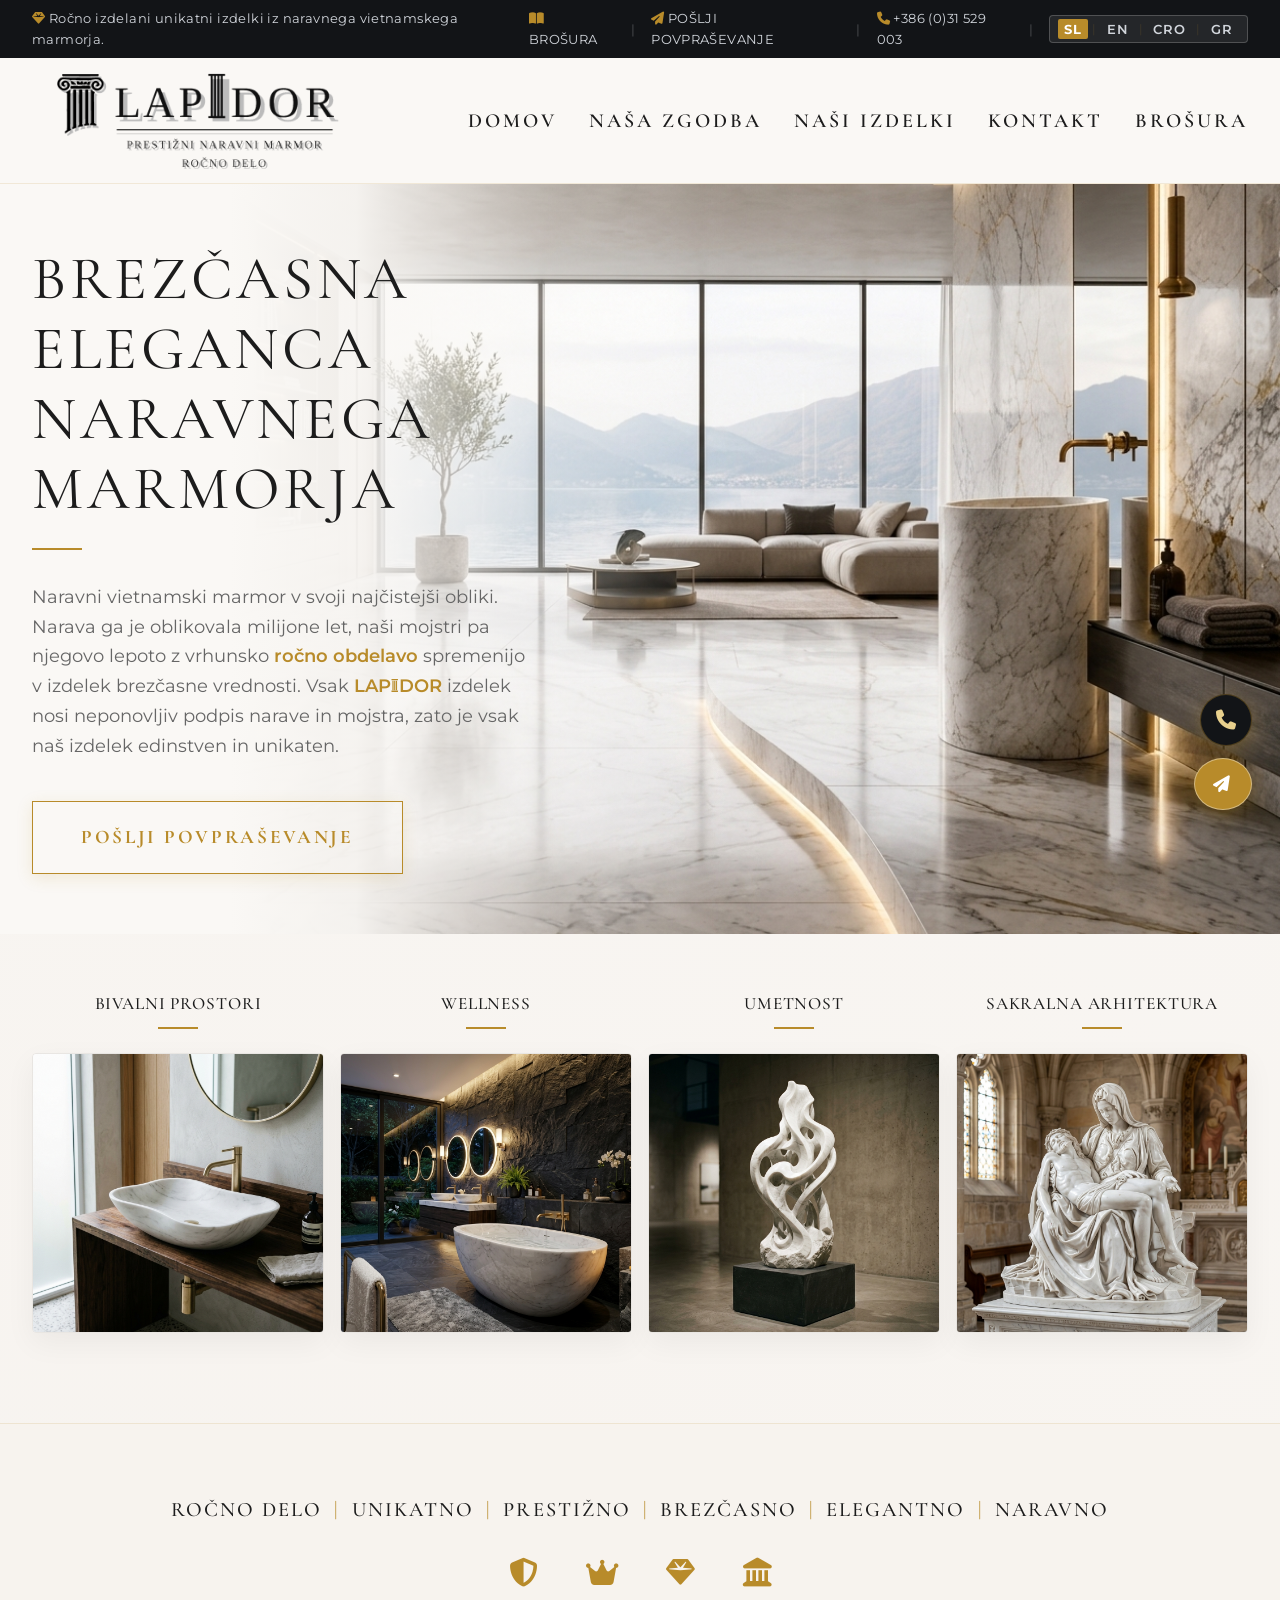
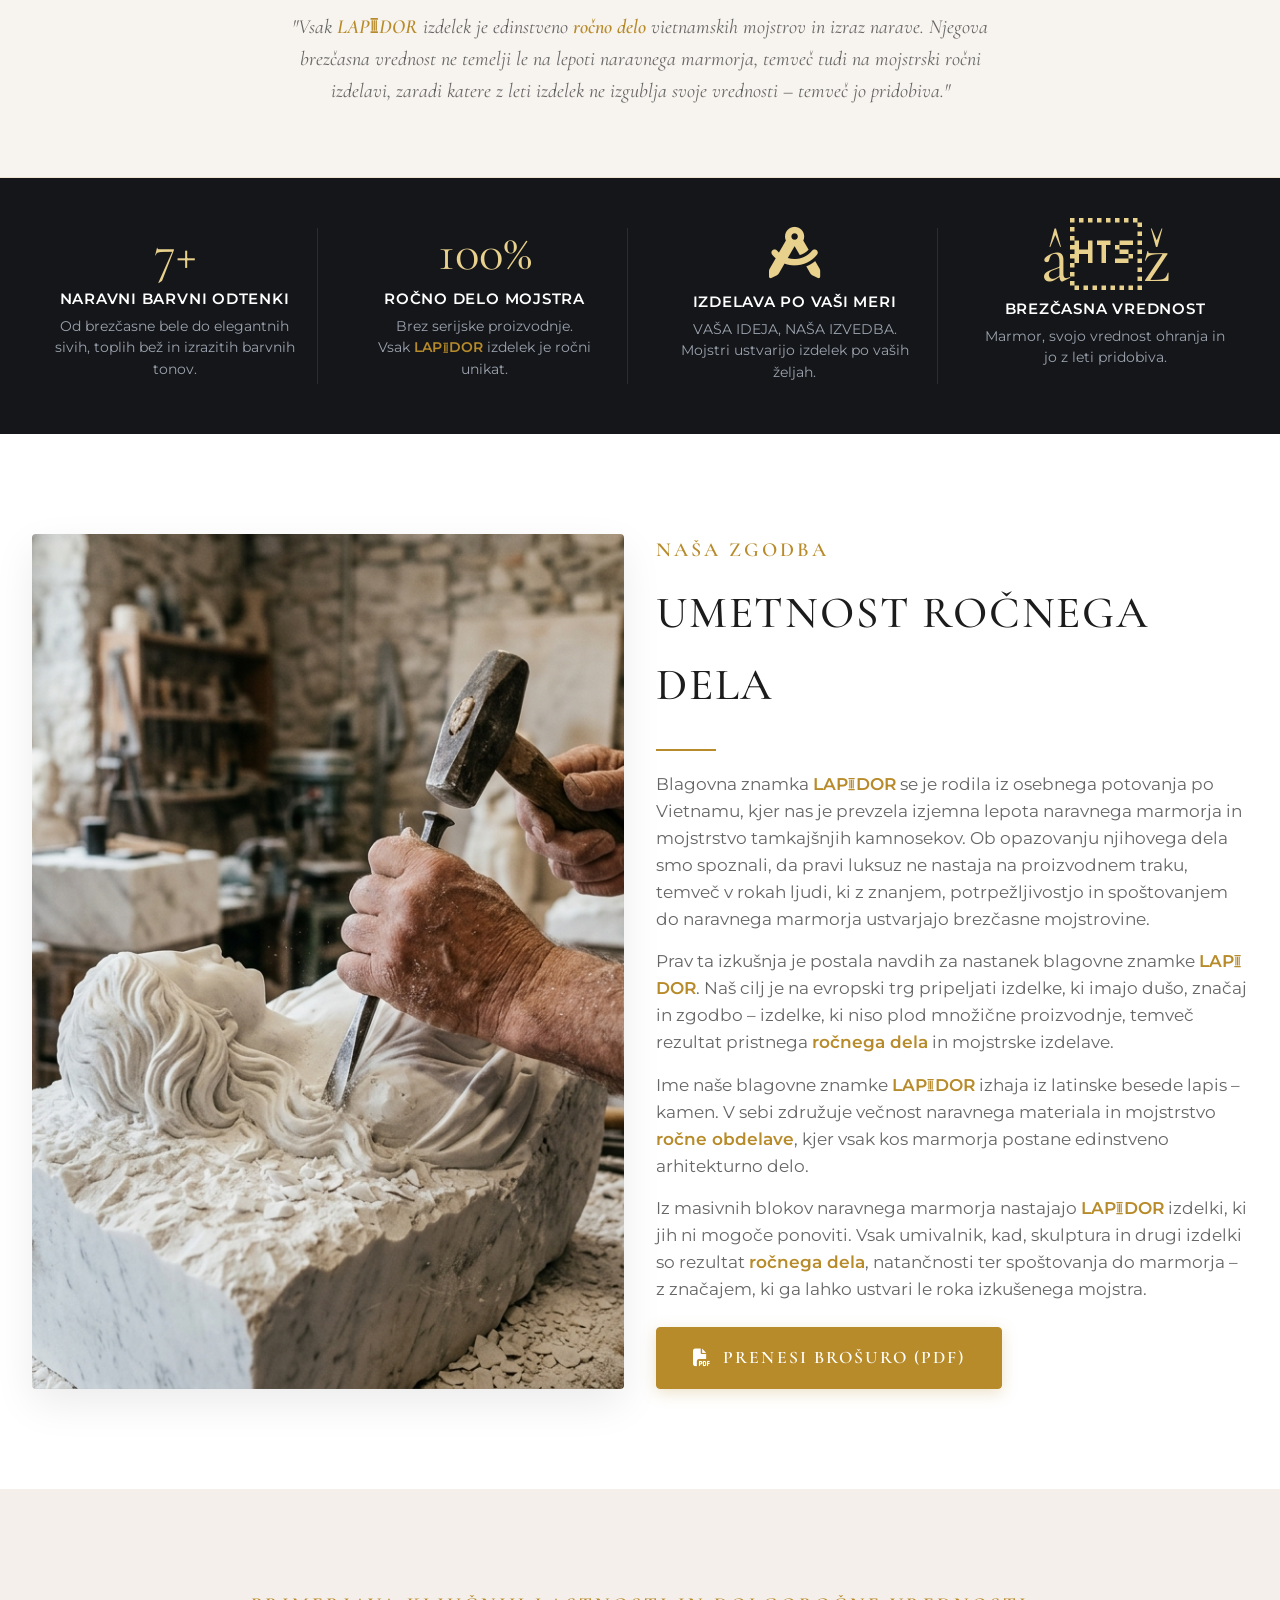
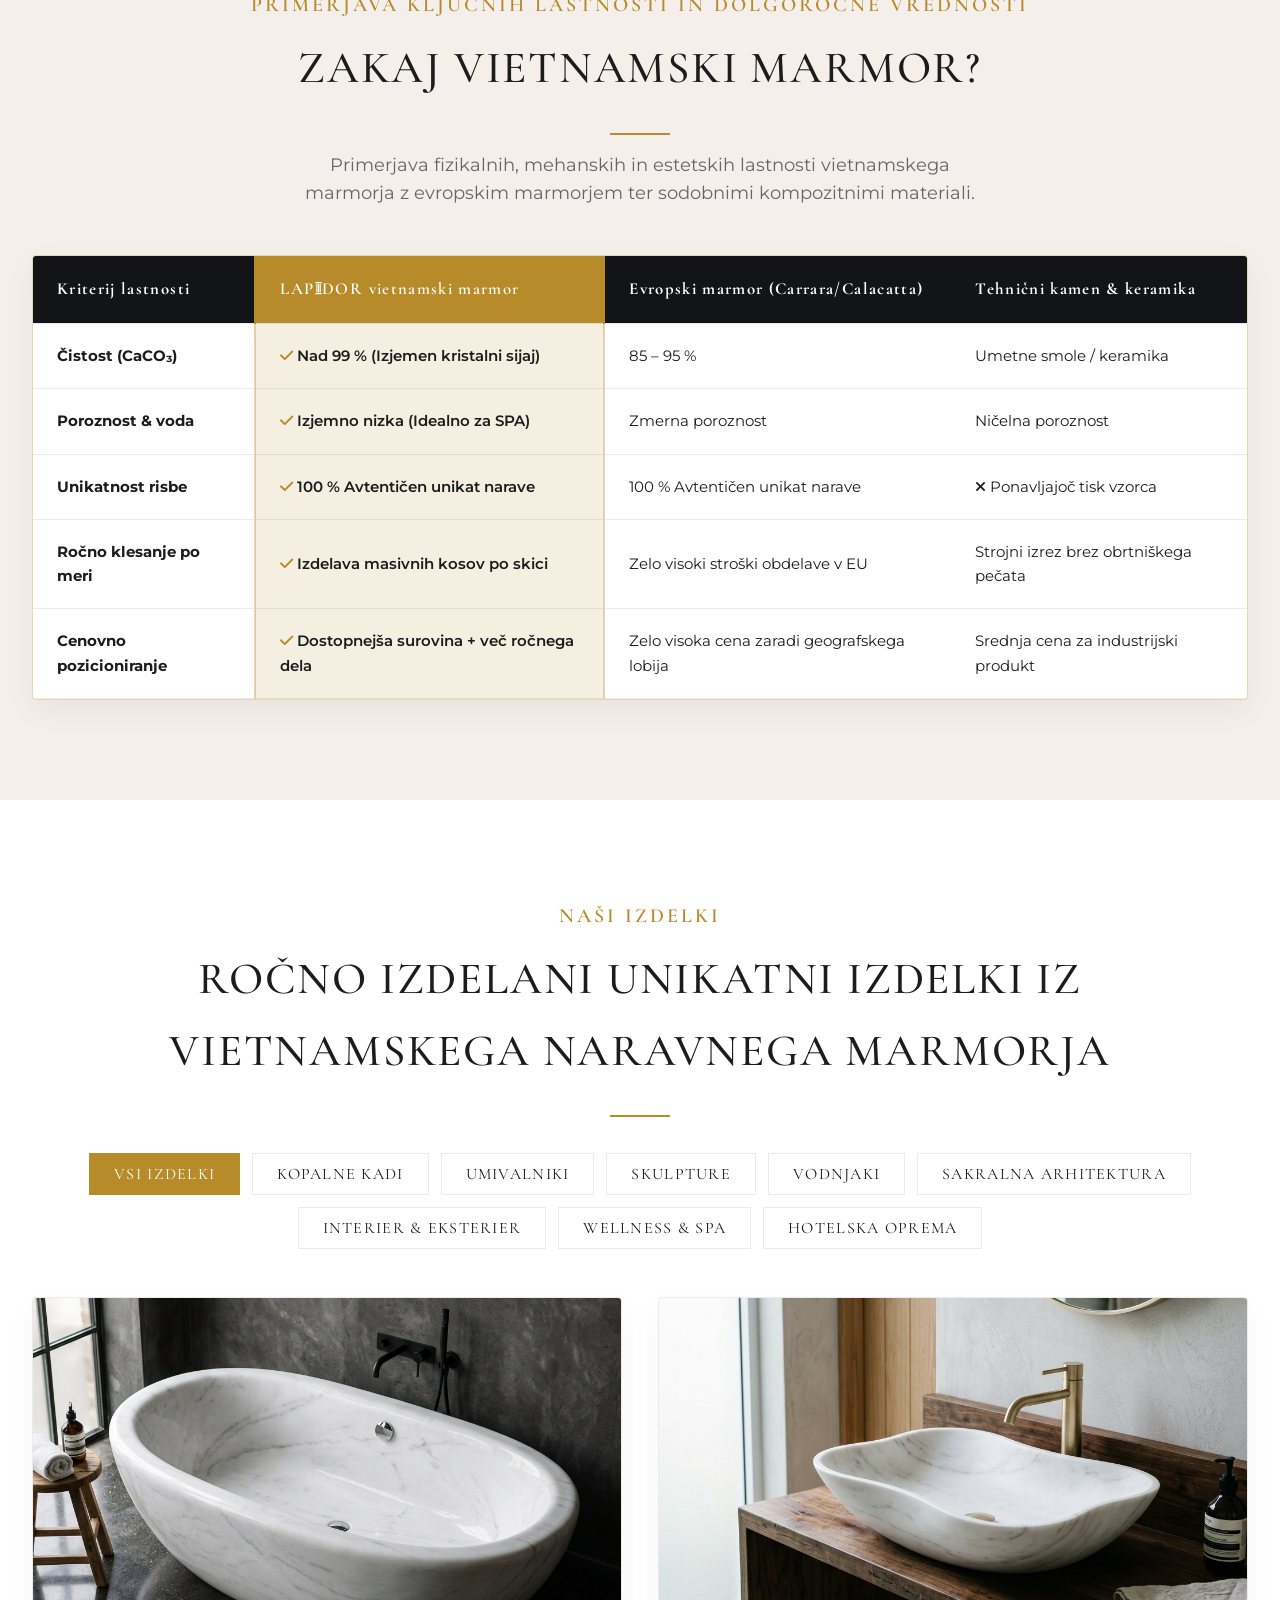
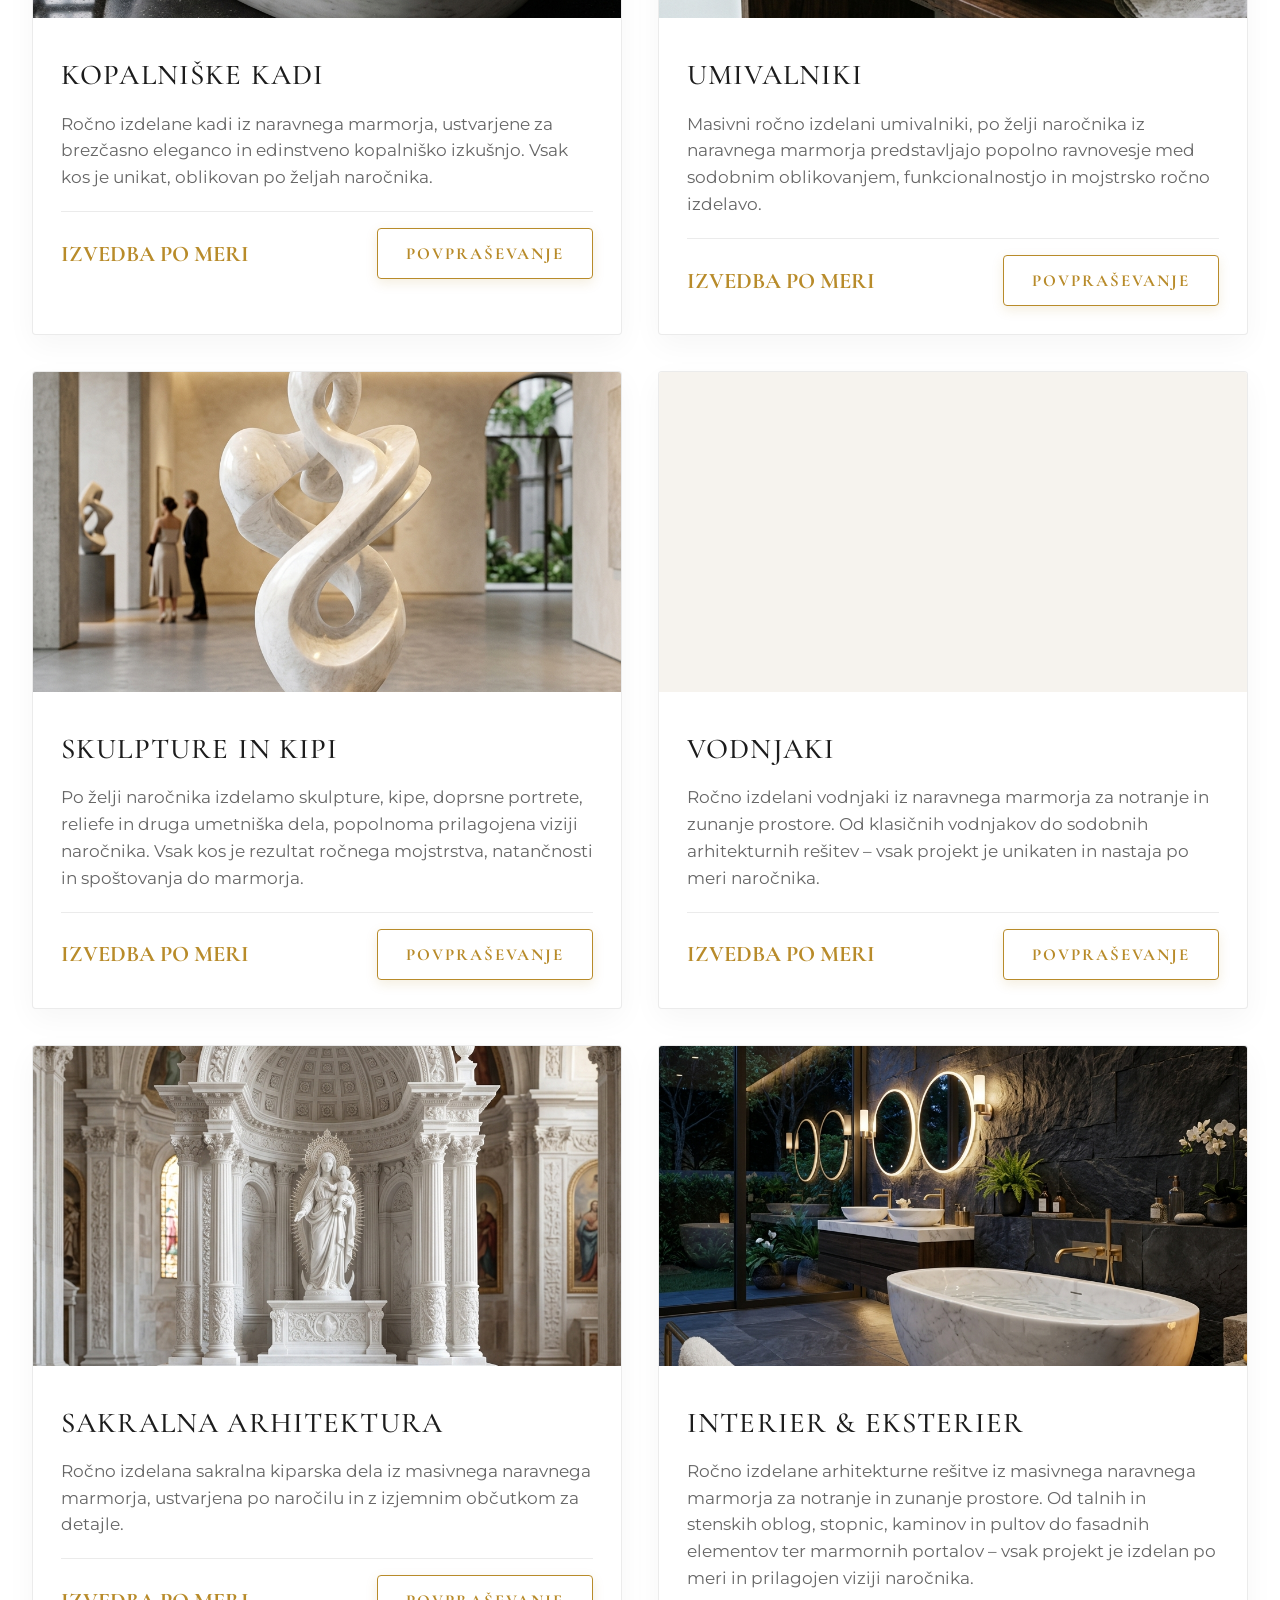
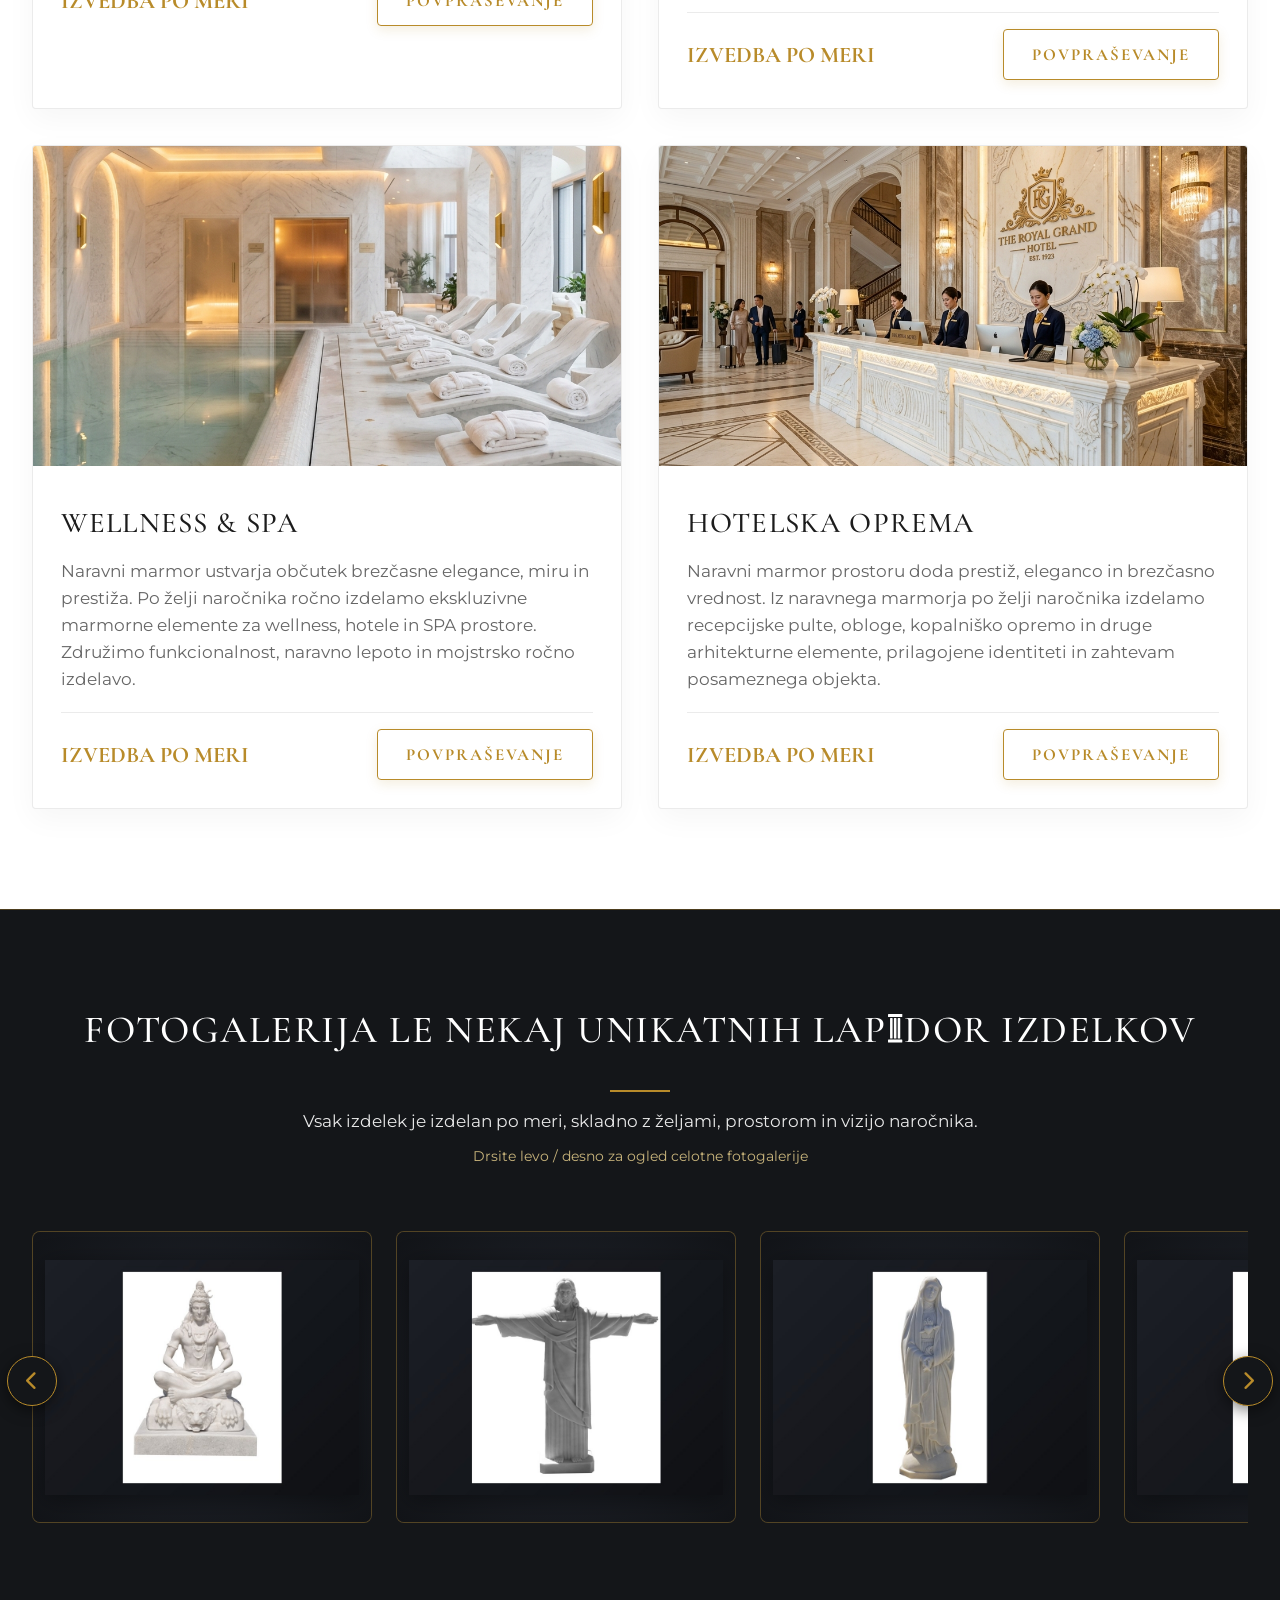
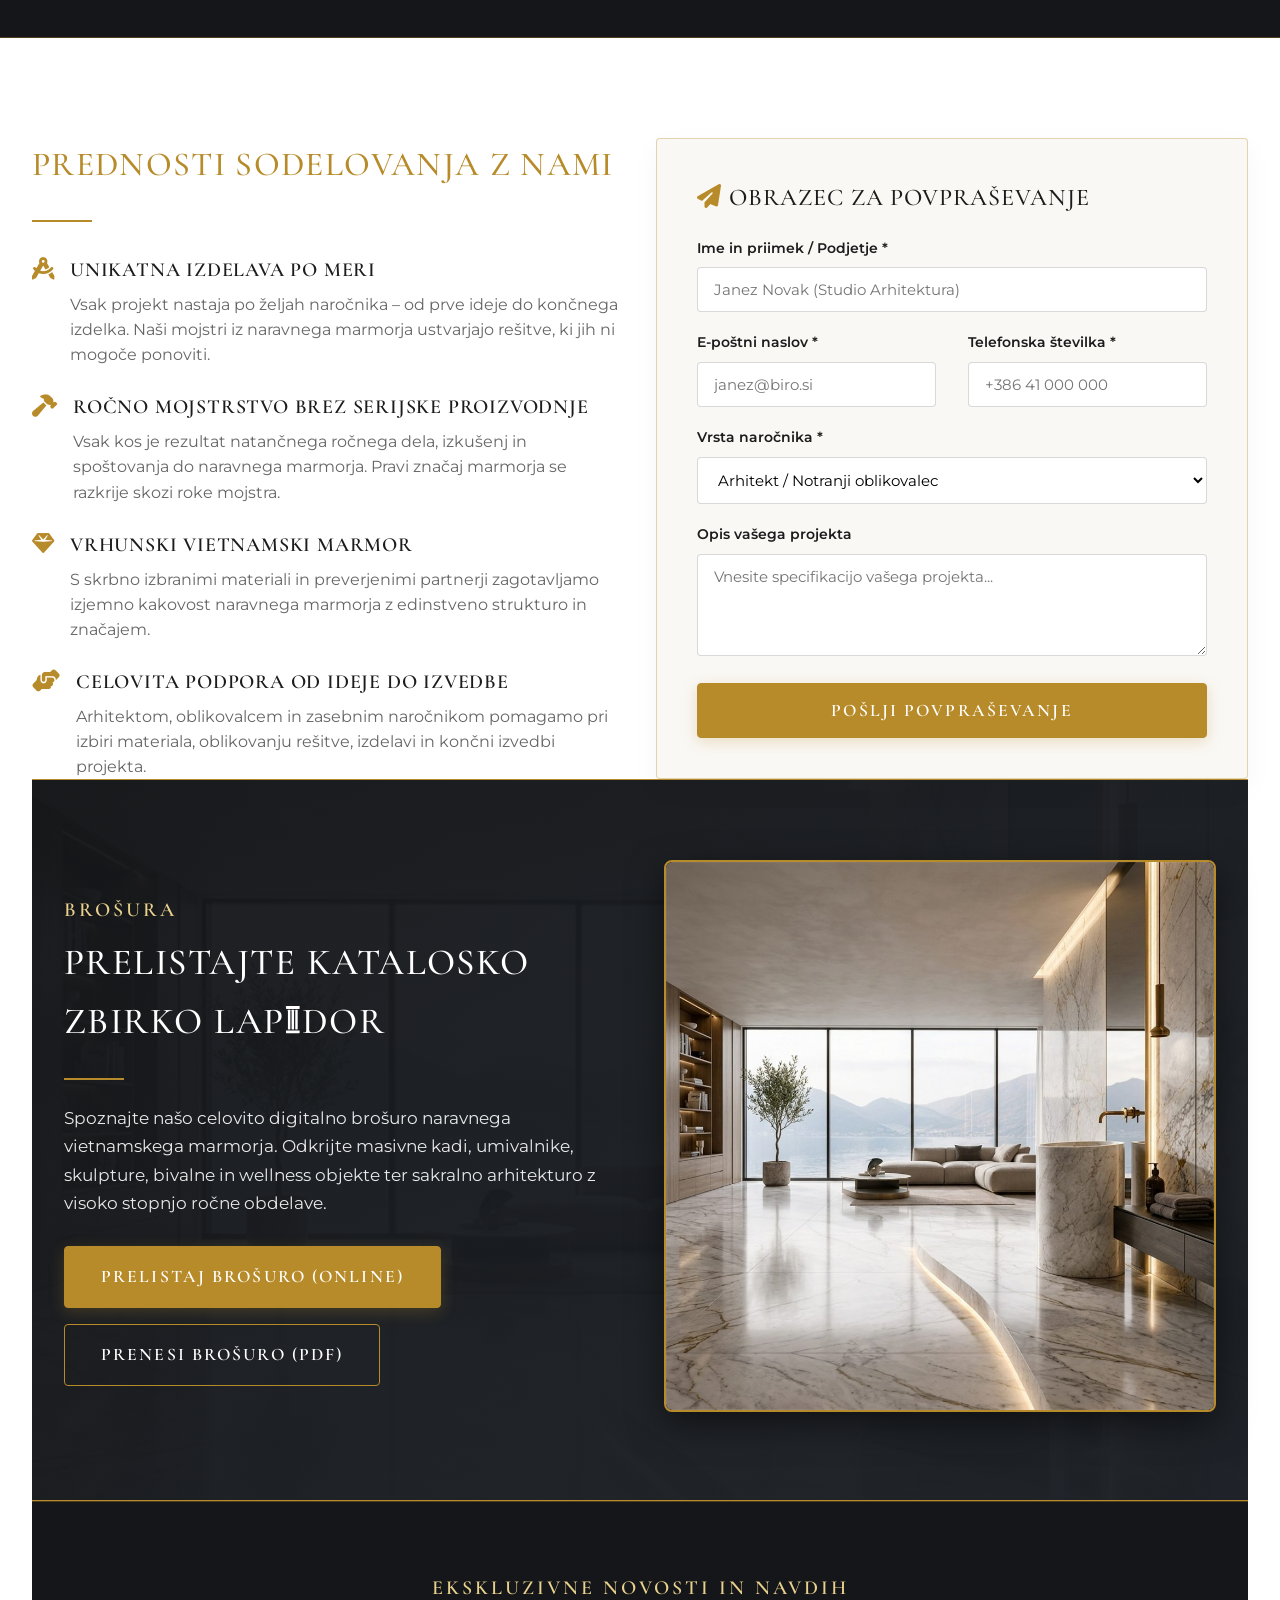
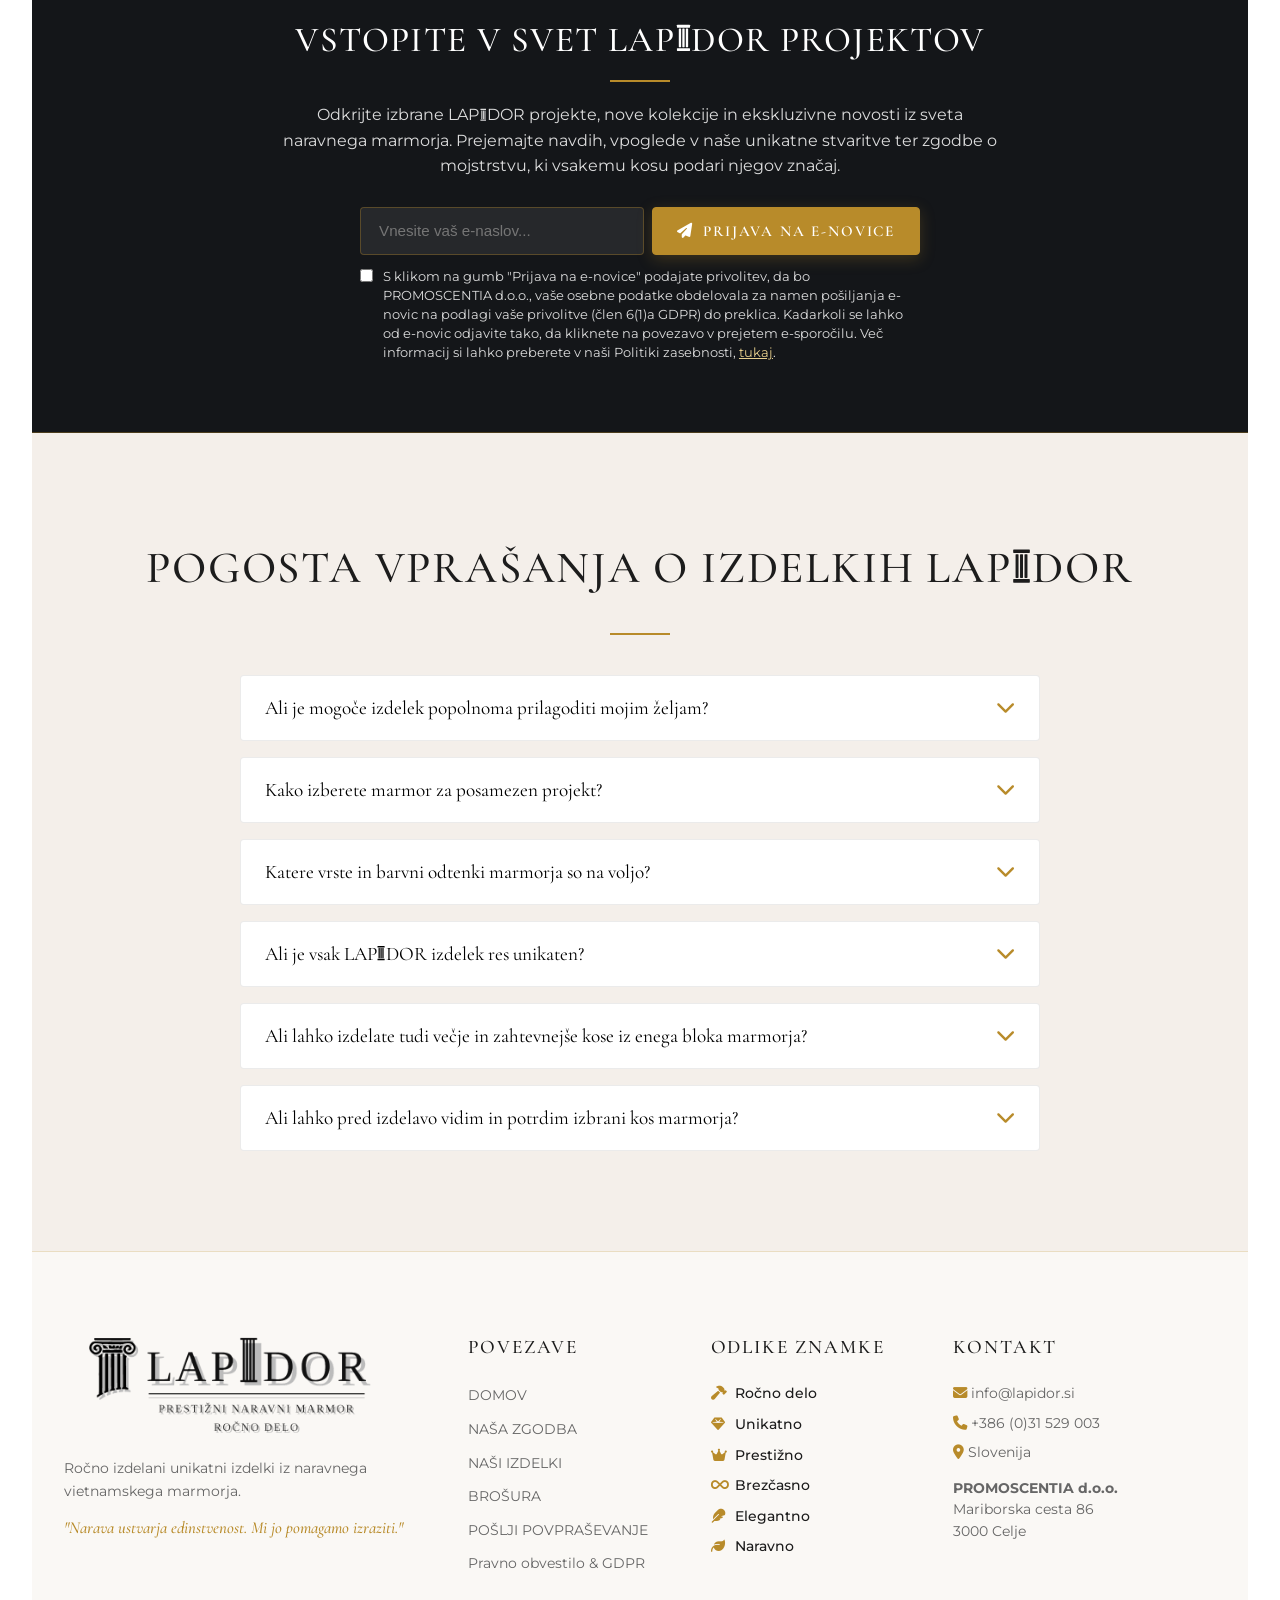
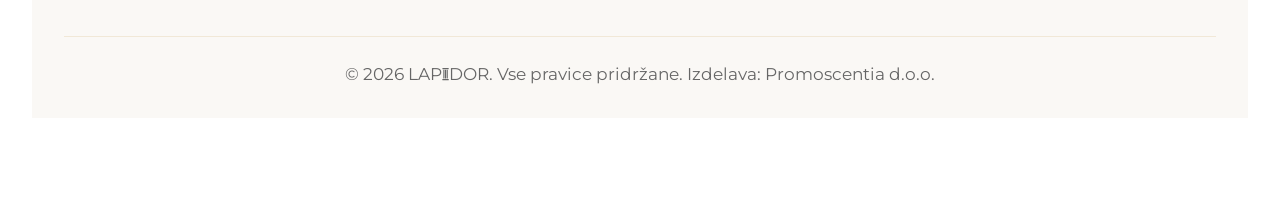
==== commit 101e41de: "Optimizacija: dodano lazy loading nalaganje slik, Apple Touch ikona ter preverba večjezičnosti" ====
--- a/index.html
+++ b/index.html
@@ -1,4 +1,4 @@
-<!DOCTYPE html>
+﻿<!DOCTYPE html>
 <html lang="sl">
 <head>
  <!-- Google Tag (gtag.js) - Google Analytics -->
@@ -20,8 +20,10 @@
  <meta name="robots" content="index, follow, max-image-preview:large">
  <link rel="canonical" href="https://lapidor.si/">
 
- <!-- Favicon -->
+ <!-- Favicon & Mobile Web App Icons -->
  <link rel="icon" type="image/png" href="assets/lapidor_logo_final_v6.png">
+ <link rel="apple-touch-icon" sizes="180x180" href="assets/lapidor_logo_final_v6.png">
+ <meta name="theme-color" content="#121417">
 
  <!-- Open Graph / Facebook / LinkedIn -->
  <meta property="og:type" content="website">
@@ -175,9 +177,9 @@
   <div class="container top-bar-content">
    <span><i class="fa-solid fa-gem text-gold"></i> <span data-i18n="top_announcement">Ročno izdelani unikatni izdelki iz naravnega vietnamskega marmorja.</span></span>
    <div class="top-bar-right">
-    <a href="brosura.html" class="top-link"><i class="fa-solid fa-book-open text-gold"></i> <span data-i18n="nav_brochure">BROĹ URA</span></a>
+    <a href="brosura.html" class="top-link"><i class="fa-solid fa-book-open text-gold"></i> <span data-i18n="nav_brochure">BROŠURA</span></a>
     <span class="divider">|</span>
-    <a href="#vzorci" class="top-link"><i class="fa-solid fa-paper-plane text-gold"></i> <span data-i18n="top_inquiry">POĹ LJI POVPRAĹ EVANJE</span></a>
+    <a href="#vzorci" class="top-link"><i class="fa-solid fa-paper-plane text-gold"></i> <span data-i18n="top_inquiry">POŠLJI POVPRAŠEVANJE</span></a>
     <span class="divider">|</span>
     <a href="tel:+38631529003" class="top-link"><i class="fa-solid fa-phone text-gold"></i> +386 (0)31 529 003</a>
     <span class="divider">|</span>
@@ -220,7 +222,7 @@
  <!-- HERO SECTION (Direct Match with Mockup Layout) -->
  <section class="hero-mockup-section" id="domov">
   <div class="hero-full-bg-container">
-   <img src="assets/lapidor_panoramic_hero.png" alt="Brezčasna eleganca naravnega marmorja LAPIDOR" class="hero-full-bg-img">
+   <img loading="lazy" decoding="async" src="assets/lapidor_panoramic_hero.png" alt="Brezčasna eleganca naravnega marmorja LAPIDOR" class="hero-full-bg-img">
    <div class="hero-full-bg-overlay"></div>
   </div>
   
@@ -253,7 +255,7 @@
      <h2 class="cat-title" data-i18n="cat_living">BIVALNI PROSTORI</h2>
      <div class="cat-underline"></div>
      <div class="cat-image-wrapper">
-      <img src="assets/sink.png" alt="Bivalni prostori iz marmorja">
+      <img loading="lazy" decoding="async" src="assets/sink.png" alt="Bivalni prostori iz marmorja">
      </div>
     </div>
 
@@ -271,7 +273,7 @@
      <h2 class="cat-title" data-i18n="cat_art">UMETNOST</h2>
      <div class="cat-underline"></div>
      <div class="cat-image-wrapper">
-      <img src="assets/sculpture.png" alt="Marmorna umetnost in skulpture">
+      <img loading="lazy" decoding="async" src="assets/sculpture.png" alt="Marmorna umetnost in skulpture">
      </div>
     </div>
 
@@ -280,7 +282,7 @@
      <h2 class="cat-title" data-i18n="cat_sacred">SAKRALNA ARHITEKTURA</h2>
      <div class="cat-underline"></div>
      <div class="cat-image-wrapper">
-      <img src="assets/jezus_marija_marmor.png" alt="Sakralna arhitektura - Marmorna skulptura Jezusa in Marije">
+      <img loading="lazy" decoding="async" src="assets/jezus_marija_marmor.png" alt="Sakralna arhitektura - Marmorna skulptura Jezusa in Marije">
      </div>
     </div>
 
@@ -339,7 +341,7 @@
   <div class="container">
    <div class="grid grid-2 about-grid">
     <div class="about-image">
-     <img src="assets/rocno_delo_klesanje.jpg" alt="Ročno klesanje marmorja in mojstrsko obdelovanje skulpture z dletom in kladivom">
+     <img loading="lazy" decoding="async" src="assets/rocno_delo_klesanje.jpg" alt="Ročno klesanje marmorja in mojstrsko obdelovanje skulpture z dletom in kladivom">
     </div>
 
     <div class="about-text">
@@ -463,7 +465,7 @@
     <!-- Card 1 -->
     <div class="product-card" data-category="kadi">
      <div class="product-image-wrapper">
-      <img src="assets/bathtub.png" alt="Masivna kopalna kad iz belega marmorja">
+      <img loading="lazy" decoding="async" src="assets/bathtub.png" alt="Masivna kopalna kad iz belega marmorja">
      </div>
      <div class="product-info">
       <h3 class="product-title" data-i18n="card1_title">Kopalniške kadi</h3>
@@ -478,7 +480,7 @@
     <!-- Card 2 -->
     <div class="product-card" data-category="umivalniki">
      <div class="product-image-wrapper">
-      <img src="assets/sink.png" alt="Nadpultni naravni umivalnik">
+      <img loading="lazy" decoding="async" src="assets/sink.png" alt="Nadpultni naravni umivalnik">
      </div>
      <div class="product-info">
       <h3 class="product-title" data-i18n="card2_title">Umivalniki</h3>
@@ -493,7 +495,7 @@
     <!-- Card 3 -->
     <div class="product-card" data-category="skulpture">
      <div class="product-image-wrapper">
-      <img src="assets/skulpture_kipi.png" alt="Unikatna klesana marmorna skulptura LAPIDOR">
+      <img loading="lazy" decoding="async" src="assets/skulpture_kipi.png" alt="Unikatna klesana marmorna skulptura LAPIDOR">
      </div>
      <div class="product-info">
       <h3 class="product-title" data-i18n="card3_title">Skulpture in kipi</h3>
@@ -508,7 +510,7 @@
     <!-- Card 4 -->
     <div class="product-card" data-category="fontane">
      <div class="product-image-wrapper">
-      <img src="assets/vodnjaki.png" alt="Masivni vrtni vodnjak iz naravnega kristalnega marmorja LAPIDOR">
+      <img loading="lazy" decoding="async" src="assets/vodnjaki.png" alt="Masivni vrtni vodnjak iz naravnega kristalnega marmorja LAPIDOR">
      </div>
      <div class="product-info">
       <h3 class="product-title" data-i18n="card4_title">Vodnjaki</h3>
@@ -523,7 +525,7 @@
     <!-- Card 5: Sakralna Arhitektura -->
     <div class="product-card" data-category="sakralni">
      <div class="product-image-wrapper">
-      <img src="assets/sakralna_arhitektura.png" alt="Sakralna marmorna kiparska umetnina LAPIDOR">
+      <img loading="lazy" decoding="async" src="assets/sakralna_arhitektura.png" alt="Sakralna marmorna kiparska umetnina LAPIDOR">
      </div>
      <div class="product-info">
       <h3 class="product-title" data-i18n="card5_title">Sakralna arhitektura</h3>
@@ -538,7 +540,7 @@
     <!-- Card 6: Interier & Eksterier -->
     <div class="product-card" data-category="interier">
      <div class="product-image-wrapper">
-      <img src="assets/lapidor_hero_bathroom.png" alt="Luksuzni interier in obloge iz naravnega marmorja">
+      <img loading="lazy" decoding="async" src="assets/lapidor_hero_bathroom.png" alt="Luksuzni interier in obloge iz naravnega marmorja">
      </div>
      <div class="product-info">
       <h3 class="product-title" data-i18n="card6_title">INTERIER &amp; EKSTERIER</h3>
@@ -553,7 +555,7 @@
     <!-- Card 7: Wellness & SPA -->
     <div class="product-card" data-category="wellness">
      <div class="product-image-wrapper">
-      <img src="assets/wellness_spa.png" alt="Prestižna wellness in SPA oprema iz kristalnega marmorja LAPIDOR">
+      <img loading="lazy" decoding="async" src="assets/wellness_spa.png" alt="Prestižna wellness in SPA oprema iz kristalnega marmorja LAPIDOR">
      </div>
      <div class="product-info">
       <h3 class="product-title" data-i18n="card7_title">WELLNESS &amp; SPA</h3>
@@ -568,7 +570,7 @@
     <!-- Card 8: Hotelska Oprema -->
     <div class="product-card" data-category="hotelska">
      <div class="product-image-wrapper">
-      <img src="assets/hotelska_oprema.png" alt="Ekskluzivni hotelski recepcijski pulti in obloge iz marmorja LAPIDOR">
+      <img loading="lazy" decoding="async" src="assets/hotelska_oprema.png" alt="Ekskluzivni hotelski recepcijski pulti in obloge iz marmorja LAPIDOR">
      </div>
      <div class="product-info">
       <h3 class="product-title" data-i18n="card8_title">HOTELSKA OPREMA</h3>
@@ -606,913 +608,913 @@
 
      <div class="gallery-slide-card">
       <div class="gallery-slide-img-box">
-       <img src="assets/gal_item_1.jpg" alt="Unikatni marmorni izdelek LAPIDOR - Shiva" loading="lazy">
-       <div class="gallery-slide-overlay">
-        <span class="overlay-zoom-icon"><i class="fa-solid fa-magnifying-glass-plus"></i></span>
-       </div>
-      </div>
-     </div>
-     <div class="gallery-slide-card">
-      <div class="gallery-slide-img-box">
-       <img src="assets/gal_item_2.jpg" alt="Unikatni marmorni izdelek LAPIDOR - Jesus" loading="lazy">
-       <div class="gallery-slide-overlay">
-        <span class="overlay-zoom-icon"><i class="fa-solid fa-magnifying-glass-plus"></i></span>
-       </div>
-      </div>
-     </div>
-     <div class="gallery-slide-card">
-      <div class="gallery-slide-img-box">
-       <img src="assets/gal_item_3.jpg" alt="Unikatni marmorni izdelek LAPIDOR - Mary 1" loading="lazy">
-       <div class="gallery-slide-overlay">
-        <span class="overlay-zoom-icon"><i class="fa-solid fa-magnifying-glass-plus"></i></span>
-       </div>
-      </div>
-     </div>
-     <div class="gallery-slide-card">
-      <div class="gallery-slide-img-box">
-       <img src="assets/gal_item_4.jpg" alt="Unikatni marmorni izdelek LAPIDOR - Mary 2" loading="lazy">
-       <div class="gallery-slide-overlay">
-        <span class="overlay-zoom-icon"><i class="fa-solid fa-magnifying-glass-plus"></i></span>
-       </div>
-      </div>
-     </div>
-     <div class="gallery-slide-card">
-      <div class="gallery-slide-img-box">
-       <img src="assets/gal_item_5.jpg" alt="Unikatni marmorni izdelek LAPIDOR - Jade buddha" loading="lazy">
-       <div class="gallery-slide-overlay">
-        <span class="overlay-zoom-icon"><i class="fa-solid fa-magnifying-glass-plus"></i></span>
-       </div>
-      </div>
-     </div>
-     <div class="gallery-slide-card">
-      <div class="gallery-slide-img-box">
-       <img src="assets/gal_item_6.jpg" alt="Unikatni marmorni izdelek LAPIDOR - Mother Teresa" loading="lazy">
-       <div class="gallery-slide-overlay">
-        <span class="overlay-zoom-icon"><i class="fa-solid fa-magnifying-glass-plus"></i></span>
-       </div>
-      </div>
-     </div>
-     <div class="gallery-slide-card">
-      <div class="gallery-slide-img-box">
-       <img src="assets/gal_item_7.jpg" alt="Unikatni marmorni izdelek LAPIDOR - girl" loading="lazy">
-       <div class="gallery-slide-overlay">
-        <span class="overlay-zoom-icon"><i class="fa-solid fa-magnifying-glass-plus"></i></span>
-       </div>
-      </div>
-     </div>
-     <div class="gallery-slide-card">
-      <div class="gallery-slide-img-box">
-       <img src="assets/gal_item_8.jpg" alt="Unikatni marmorni izdelek LAPIDOR - girl" loading="lazy">
-       <div class="gallery-slide-overlay">
-        <span class="overlay-zoom-icon"><i class="fa-solid fa-magnifying-glass-plus"></i></span>
-       </div>
-      </div>
-     </div>
-     <div class="gallery-slide-card">
-      <div class="gallery-slide-img-box">
-       <img src="assets/gal_item_9.jpg" alt="Unikatni marmorni izdelek LAPIDOR - girl" loading="lazy">
-       <div class="gallery-slide-overlay">
-        <span class="overlay-zoom-icon"><i class="fa-solid fa-magnifying-glass-plus"></i></span>
-       </div>
-      </div>
-     </div>
-     <div class="gallery-slide-card">
-      <div class="gallery-slide-img-box">
-       <img src="assets/gal_item_10.jpg" alt="Unikatni marmorni izdelek LAPIDOR - elephant" loading="lazy">
-       <div class="gallery-slide-overlay">
-        <span class="overlay-zoom-icon"><i class="fa-solid fa-magnifying-glass-plus"></i></span>
-       </div>
-      </div>
-     </div>
-     <div class="gallery-slide-card">
-      <div class="gallery-slide-img-box">
-       <img src="assets/gal_item_11.jpg" alt="Unikatni marmorni izdelek LAPIDOR - elephant" loading="lazy">
-       <div class="gallery-slide-overlay">
-        <span class="overlay-zoom-icon"><i class="fa-solid fa-magnifying-glass-plus"></i></span>
-       </div>
-      </div>
-     </div>
-     <div class="gallery-slide-card">
-      <div class="gallery-slide-img-box">
-       <img src="assets/gal_item_12.jpg" alt="Unikatni marmorni izdelek LAPIDOR - elephant" loading="lazy">
-       <div class="gallery-slide-overlay">
-        <span class="overlay-zoom-icon"><i class="fa-solid fa-magnifying-glass-plus"></i></span>
-       </div>
-      </div>
-     </div>
-     <div class="gallery-slide-card">
-      <div class="gallery-slide-img-box">
-       <img src="assets/gal_item_13.jpg" alt="Unikatni marmorni izdelek LAPIDOR - Green phoenix" loading="lazy">
-       <div class="gallery-slide-overlay">
-        <span class="overlay-zoom-icon"><i class="fa-solid fa-magnifying-glass-plus"></i></span>
-       </div>
-      </div>
-     </div>
-     <div class="gallery-slide-card">
-      <div class="gallery-slide-img-box">
-       <img src="assets/gal_item_14.jpg" alt="Unikatni marmorni izdelek LAPIDOR - pink phoenix" loading="lazy">
-       <div class="gallery-slide-overlay">
-        <span class="overlay-zoom-icon"><i class="fa-solid fa-magnifying-glass-plus"></i></span>
-       </div>
-      </div>
-     </div>
-     <div class="gallery-slide-card">
-      <div class="gallery-slide-img-box">
-       <img src="assets/gal_item_15.jpg" alt="Unikatni marmorni izdelek LAPIDOR - Happy buddha" loading="lazy">
-       <div class="gallery-slide-overlay">
-        <span class="overlay-zoom-icon"><i class="fa-solid fa-magnifying-glass-plus"></i></span>
-       </div>
-      </div>
-     </div>
-     <div class="gallery-slide-card">
-      <div class="gallery-slide-img-box">
-       <img src="assets/gal_item_16.jpg" alt="Unikatni marmorni izdelek LAPIDOR - nude man" loading="lazy">
-       <div class="gallery-slide-overlay">
-        <span class="overlay-zoom-icon"><i class="fa-solid fa-magnifying-glass-plus"></i></span>
-       </div>
-      </div>
-     </div>
-     <div class="gallery-slide-card">
-      <div class="gallery-slide-img-box">
-       <img src="assets/gal_item_17.jpg" alt="Unikatni marmorni izdelek LAPIDOR - abstract girl" loading="lazy">
-       <div class="gallery-slide-overlay">
-        <span class="overlay-zoom-icon"><i class="fa-solid fa-magnifying-glass-plus"></i></span>
-       </div>
-      </div>
-     </div>
-     <div class="gallery-slide-card">
-      <div class="gallery-slide-img-box">
-       <img src="assets/gal_item_18.jpg" alt="Unikatni marmorni izdelek LAPIDOR - abstract girl" loading="lazy">
-       <div class="gallery-slide-overlay">
-        <span class="overlay-zoom-icon"><i class="fa-solid fa-magnifying-glass-plus"></i></span>
-       </div>
-      </div>
-     </div>
-     <div class="gallery-slide-card">
-      <div class="gallery-slide-img-box">
-       <img src="assets/gal_item_19.jpg" alt="Unikatni marmorni izdelek LAPIDOR - abstract girl" loading="lazy">
-       <div class="gallery-slide-overlay">
-        <span class="overlay-zoom-icon"><i class="fa-solid fa-magnifying-glass-plus"></i></span>
-       </div>
-      </div>
-     </div>
-     <div class="gallery-slide-card">
-      <div class="gallery-slide-img-box">
-       <img src="assets/gal_item_20.jpg" alt="Unikatni marmorni izdelek LAPIDOR - abstract girl" loading="lazy">
-       <div class="gallery-slide-overlay">
-        <span class="overlay-zoom-icon"><i class="fa-solid fa-magnifying-glass-plus"></i></span>
-       </div>
-      </div>
-     </div>
-     <div class="gallery-slide-card">
-      <div class="gallery-slide-img-box">
-       <img src="assets/gal_item_21.jpg" alt="Unikatni marmorni izdelek LAPIDOR - abstract girl" loading="lazy">
-       <div class="gallery-slide-overlay">
-        <span class="overlay-zoom-icon"><i class="fa-solid fa-magnifying-glass-plus"></i></span>
-       </div>
-      </div>
-     </div>
-     <div class="gallery-slide-card">
-      <div class="gallery-slide-img-box">
-       <img src="assets/gal_item_22.jpg" alt="Unikatni marmorni izdelek LAPIDOR - abstract girl" loading="lazy">
-       <div class="gallery-slide-overlay">
-        <span class="overlay-zoom-icon"><i class="fa-solid fa-magnifying-glass-plus"></i></span>
-       </div>
-      </div>
-     </div>
-     <div class="gallery-slide-card">
-      <div class="gallery-slide-img-box">
-       <img src="assets/gal_item_23.jpg" alt="Unikatni marmorni izdelek LAPIDOR - girl" loading="lazy">
-       <div class="gallery-slide-overlay">
-        <span class="overlay-zoom-icon"><i class="fa-solid fa-magnifying-glass-plus"></i></span>
-       </div>
-      </div>
-     </div>
-     <div class="gallery-slide-card">
-      <div class="gallery-slide-img-box">
-       <img src="assets/gal_item_24.jpg" alt="Unikatni marmorni izdelek LAPIDOR - Four season girl" loading="lazy">
-       <div class="gallery-slide-overlay">
-        <span class="overlay-zoom-icon"><i class="fa-solid fa-magnifying-glass-plus"></i></span>
-       </div>
-      </div>
-     </div>
-     <div class="gallery-slide-card">
-      <div class="gallery-slide-img-box">
-       <img src="assets/gal_item_25.jpg" alt="Unikatni marmorni izdelek LAPIDOR - girl" loading="lazy">
-       <div class="gallery-slide-overlay">
-        <span class="overlay-zoom-icon"><i class="fa-solid fa-magnifying-glass-plus"></i></span>
-       </div>
-      </div>
-     </div>
-     <div class="gallery-slide-card">
-      <div class="gallery-slide-img-box">
-       <img src="assets/gal_item_26.jpg" alt="Unikatni marmorni izdelek LAPIDOR - Guadalupe" loading="lazy">
-       <div class="gallery-slide-overlay">
-        <span class="overlay-zoom-icon"><i class="fa-solid fa-magnifying-glass-plus"></i></span>
-       </div>
-      </div>
-     </div>
-
-     <div class="gallery-slide-card">
-      <div class="gallery-slide-img-box">
-       <img src="assets/gal_item_28.jpg" alt="Unikatni marmorni izdelek LAPIDOR - Abstract" loading="lazy">
-       <div class="gallery-slide-overlay">
-        <span class="overlay-zoom-icon"><i class="fa-solid fa-magnifying-glass-plus"></i></span>
-       </div>
-      </div>
-     </div>
-     <div class="gallery-slide-card">
-      <div class="gallery-slide-img-box">
-       <img src="assets/gal_item_29.jpg" alt="Unikatni marmorni izdelek LAPIDOR - abstract" loading="lazy">
-       <div class="gallery-slide-overlay">
-        <span class="overlay-zoom-icon"><i class="fa-solid fa-magnifying-glass-plus"></i></span>
-       </div>
-      </div>
-     </div>
-     <div class="gallery-slide-card">
-      <div class="gallery-slide-img-box">
-       <img src="assets/gal_item_30.jpg" alt="Unikatni marmorni izdelek LAPIDOR - buddha" loading="lazy">
-       <div class="gallery-slide-overlay">
-        <span class="overlay-zoom-icon"><i class="fa-solid fa-magnifying-glass-plus"></i></span>
-       </div>
-      </div>
-     </div>
-     <div class="gallery-slide-card">
-      <div class="gallery-slide-img-box">
-       <img src="assets/gal_item_31.jpg" alt="Unikatni marmorni izdelek LAPIDOR - Marmorni unikatni izdelek 31" loading="lazy">
-       <div class="gallery-slide-overlay">
-        <span class="overlay-zoom-icon"><i class="fa-solid fa-magnifying-glass-plus"></i></span>
-       </div>
-      </div>
-     </div>
-     <div class="gallery-slide-card">
-      <div class="gallery-slide-img-box">
-       <img src="assets/gal_item_32.jpg" alt="Unikatni marmorni izdelek LAPIDOR - Marmorni unikatni izdelek 32" loading="lazy">
-       <div class="gallery-slide-overlay">
-        <span class="overlay-zoom-icon"><i class="fa-solid fa-magnifying-glass-plus"></i></span>
-       </div>
-      </div>
-     </div>
-     <div class="gallery-slide-card">
-      <div class="gallery-slide-img-box">
-       <img src="assets/gal_item_33.jpg" alt="Unikatni marmorni izdelek LAPIDOR - Marmorni unikatni izdelek 33" loading="lazy">
-       <div class="gallery-slide-overlay">
-        <span class="overlay-zoom-icon"><i class="fa-solid fa-magnifying-glass-plus"></i></span>
-       </div>
-      </div>
-     </div>
-     <div class="gallery-slide-card">
-      <div class="gallery-slide-img-box">
-       <img src="assets/gal_item_34.jpg" alt="Unikatni marmorni izdelek LAPIDOR - Marmorni unikatni izdelek 34" loading="lazy">
-       <div class="gallery-slide-overlay">
-        <span class="overlay-zoom-icon"><i class="fa-solid fa-magnifying-glass-plus"></i></span>
-       </div>
-      </div>
-     </div>
-     <div class="gallery-slide-card">
-      <div class="gallery-slide-img-box">
-       <img src="assets/gal_item_35.jpg" alt="Unikatni marmorni izdelek LAPIDOR - Marmorni unikatni izdelek 35" loading="lazy">
-       <div class="gallery-slide-overlay">
-        <span class="overlay-zoom-icon"><i class="fa-solid fa-magnifying-glass-plus"></i></span>
-       </div>
-      </div>
-     </div>
-     <div class="gallery-slide-card">
-      <div class="gallery-slide-img-box">
-       <img src="assets/gal_item_36.jpg" alt="Unikatni marmorni izdelek LAPIDOR - Marmorni unikatni izdelek 36" loading="lazy">
-       <div class="gallery-slide-overlay">
-        <span class="overlay-zoom-icon"><i class="fa-solid fa-magnifying-glass-plus"></i></span>
-       </div>
-      </div>
-     </div>
-     <div class="gallery-slide-card">
-      <div class="gallery-slide-img-box">
-       <img src="assets/gal_item_37.jpg" alt="Unikatni marmorni izdelek LAPIDOR - Marmorni unikatni izdelek 37" loading="lazy">
-       <div class="gallery-slide-overlay">
-        <span class="overlay-zoom-icon"><i class="fa-solid fa-magnifying-glass-plus"></i></span>
-       </div>
-      </div>
-     </div>
-     <div class="gallery-slide-card">
-      <div class="gallery-slide-img-box">
-       <img src="assets/gal_item_38.jpg" alt="Unikatni marmorni izdelek LAPIDOR - Marmorni unikatni izdelek 38" loading="lazy">
-       <div class="gallery-slide-overlay">
-        <span class="overlay-zoom-icon"><i class="fa-solid fa-magnifying-glass-plus"></i></span>
-       </div>
-      </div>
-     </div>
-     <div class="gallery-slide-card">
-      <div class="gallery-slide-img-box">
-       <img src="assets/gal_item_39.jpg" alt="Unikatni marmorni izdelek LAPIDOR - Marmorni unikatni izdelek 39" loading="lazy">
-       <div class="gallery-slide-overlay">
-        <span class="overlay-zoom-icon"><i class="fa-solid fa-magnifying-glass-plus"></i></span>
-       </div>
-      </div>
-     </div>
-     <div class="gallery-slide-card">
-      <div class="gallery-slide-img-box">
-       <img src="assets/gal_item_40.jpg" alt="Unikatni marmorni izdelek LAPIDOR - Marmorni unikatni izdelek 40" loading="lazy">
-       <div class="gallery-slide-overlay">
-        <span class="overlay-zoom-icon"><i class="fa-solid fa-magnifying-glass-plus"></i></span>
-       </div>
-      </div>
-     </div>
-     <div class="gallery-slide-card">
-      <div class="gallery-slide-img-box">
-       <img src="assets/gal_item_41.jpg" alt="Unikatni marmorni izdelek LAPIDOR - Marmorni unikatni izdelek 41" loading="lazy">
-       <div class="gallery-slide-overlay">
-        <span class="overlay-zoom-icon"><i class="fa-solid fa-magnifying-glass-plus"></i></span>
-       </div>
-      </div>
-     </div>
-     <div class="gallery-slide-card">
-      <div class="gallery-slide-img-box">
-       <img src="assets/gal_item_42.jpg" alt="Unikatni marmorni izdelek LAPIDOR - Marmorni unikatni izdelek 42" loading="lazy">
-       <div class="gallery-slide-overlay">
-        <span class="overlay-zoom-icon"><i class="fa-solid fa-magnifying-glass-plus"></i></span>
-       </div>
-      </div>
-     </div>
-     <div class="gallery-slide-card">
-      <div class="gallery-slide-img-box">
-       <img src="assets/gal_item_43.jpg" alt="Unikatni marmorni izdelek LAPIDOR - Marmorni unikatni izdelek 43" loading="lazy">
-       <div class="gallery-slide-overlay">
-        <span class="overlay-zoom-icon"><i class="fa-solid fa-magnifying-glass-plus"></i></span>
-       </div>
-      </div>
-     </div>
-     <div class="gallery-slide-card">
-      <div class="gallery-slide-img-box">
-       <img src="assets/gal_item_44.jpg" alt="Unikatni marmorni izdelek LAPIDOR - Marmorni unikatni izdelek 44" loading="lazy">
-       <div class="gallery-slide-overlay">
-        <span class="overlay-zoom-icon"><i class="fa-solid fa-magnifying-glass-plus"></i></span>
-       </div>
-      </div>
-     </div>
-     <div class="gallery-slide-card">
-      <div class="gallery-slide-img-box">
-       <img src="assets/gal_item_45.jpg" alt="Unikatni marmorni izdelek LAPIDOR - Marmorni unikatni izdelek 45" loading="lazy">
-       <div class="gallery-slide-overlay">
-        <span class="overlay-zoom-icon"><i class="fa-solid fa-magnifying-glass-plus"></i></span>
-       </div>
-      </div>
-     </div>
-     <div class="gallery-slide-card">
-      <div class="gallery-slide-img-box">
-       <img src="assets/gal_item_46.jpg" alt="Unikatni marmorni izdelek LAPIDOR - Marmorni unikatni izdelek 46" loading="lazy">
-       <div class="gallery-slide-overlay">
-        <span class="overlay-zoom-icon"><i class="fa-solid fa-magnifying-glass-plus"></i></span>
-       </div>
-      </div>
-     </div>
-     <div class="gallery-slide-card">
-      <div class="gallery-slide-img-box">
-       <img src="assets/gal_item_47.jpg" alt="Unikatni marmorni izdelek LAPIDOR - Marmorni unikatni izdelek 47" loading="lazy">
-       <div class="gallery-slide-overlay">
-        <span class="overlay-zoom-icon"><i class="fa-solid fa-magnifying-glass-plus"></i></span>
-       </div>
-      </div>
-     </div>
-     <div class="gallery-slide-card">
-      <div class="gallery-slide-img-box">
-       <img src="assets/gal_item_48.jpg" alt="Unikatni marmorni izdelek LAPIDOR - Marmorni unikatni izdelek 48" loading="lazy">
-       <div class="gallery-slide-overlay">
-        <span class="overlay-zoom-icon"><i class="fa-solid fa-magnifying-glass-plus"></i></span>
-       </div>
-      </div>
-     </div>
-     <div class="gallery-slide-card">
-      <div class="gallery-slide-img-box">
-       <img src="assets/gal_item_49.jpg" alt="Unikatni marmorni izdelek LAPIDOR - Marmorni unikatni izdelek 49" loading="lazy">
-       <div class="gallery-slide-overlay">
-        <span class="overlay-zoom-icon"><i class="fa-solid fa-magnifying-glass-plus"></i></span>
-       </div>
-      </div>
-     </div>
-     <div class="gallery-slide-card">
-      <div class="gallery-slide-img-box">
-       <img src="assets/gal_item_50.jpg" alt="Unikatni marmorni izdelek LAPIDOR - Marmorni unikatni izdelek 50" loading="lazy">
-       <div class="gallery-slide-overlay">
-        <span class="overlay-zoom-icon"><i class="fa-solid fa-magnifying-glass-plus"></i></span>
-       </div>
-      </div>
-     </div>
-     <div class="gallery-slide-card">
-      <div class="gallery-slide-img-box">
-       <img src="assets/gal_item_51.jpg" alt="Unikatni marmorni izdelek LAPIDOR - Marmorni unikatni izdelek 51" loading="lazy">
-       <div class="gallery-slide-overlay">
-        <span class="overlay-zoom-icon"><i class="fa-solid fa-magnifying-glass-plus"></i></span>
-       </div>
-      </div>
-     </div>
-     <div class="gallery-slide-card">
-      <div class="gallery-slide-img-box">
-       <img src="assets/gal_item_52.jpg" alt="Unikatni marmorni izdelek LAPIDOR - Marmorni unikatni izdelek 52" loading="lazy">
-       <div class="gallery-slide-overlay">
-        <span class="overlay-zoom-icon"><i class="fa-solid fa-magnifying-glass-plus"></i></span>
-       </div>
-      </div>
-     </div>
-     <div class="gallery-slide-card">
-      <div class="gallery-slide-img-box">
-       <img src="assets/gal_item_53.jpg" alt="Unikatni marmorni izdelek LAPIDOR - Marmorni unikatni izdelek 53" loading="lazy">
-       <div class="gallery-slide-overlay">
-        <span class="overlay-zoom-icon"><i class="fa-solid fa-magnifying-glass-plus"></i></span>
-       </div>
-      </div>
-     </div>
-     <div class="gallery-slide-card">
-      <div class="gallery-slide-img-box">
-       <img src="assets/gal_item_54.jpg" alt="Unikatni marmorni izdelek LAPIDOR - Marmorni unikatni izdelek 54" loading="lazy">
-       <div class="gallery-slide-overlay">
-        <span class="overlay-zoom-icon"><i class="fa-solid fa-magnifying-glass-plus"></i></span>
-       </div>
-      </div>
-     </div>
-     <div class="gallery-slide-card">
-      <div class="gallery-slide-img-box">
-       <img src="assets/gal_item_55.jpg" alt="Unikatni marmorni izdelek LAPIDOR - Marmorni unikatni izdelek 55" loading="lazy">
-       <div class="gallery-slide-overlay">
-        <span class="overlay-zoom-icon"><i class="fa-solid fa-magnifying-glass-plus"></i></span>
-       </div>
-      </div>
-     </div>
-     <div class="gallery-slide-card">
-      <div class="gallery-slide-img-box">
-       <img src="assets/gal_item_56.jpg" alt="Unikatni marmorni izdelek LAPIDOR - Marmorni unikatni izdelek 56" loading="lazy">
-       <div class="gallery-slide-overlay">
-        <span class="overlay-zoom-icon"><i class="fa-solid fa-magnifying-glass-plus"></i></span>
-       </div>
-      </div>
-     </div>
-     <div class="gallery-slide-card">
-      <div class="gallery-slide-img-box">
-       <img src="assets/gal_item_57.jpg" alt="Unikatni marmorni izdelek LAPIDOR - Marmorni unikatni izdelek 57" loading="lazy">
-       <div class="gallery-slide-overlay">
-        <span class="overlay-zoom-icon"><i class="fa-solid fa-magnifying-glass-plus"></i></span>
-       </div>
-      </div>
-     </div>
-     <div class="gallery-slide-card">
-      <div class="gallery-slide-img-box">
-       <img src="assets/gal_item_58.jpg" alt="Unikatni marmorni izdelek LAPIDOR - Marmorni unikatni izdelek 58" loading="lazy">
-       <div class="gallery-slide-overlay">
-        <span class="overlay-zoom-icon"><i class="fa-solid fa-magnifying-glass-plus"></i></span>
-       </div>
-      </div>
-     </div>
-     <div class="gallery-slide-card">
-      <div class="gallery-slide-img-box">
-       <img src="assets/gal_item_59.jpg" alt="Unikatni marmorni izdelek LAPIDOR - Marmorni unikatni izdelek 59" loading="lazy">
-       <div class="gallery-slide-overlay">
-        <span class="overlay-zoom-icon"><i class="fa-solid fa-magnifying-glass-plus"></i></span>
-       </div>
-      </div>
-     </div>
-     <div class="gallery-slide-card">
-      <div class="gallery-slide-img-box">
-       <img src="assets/gal_item_60.jpg" alt="Unikatni marmorni izdelek LAPIDOR - Marmorni unikatni izdelek 60" loading="lazy">
-       <div class="gallery-slide-overlay">
-        <span class="overlay-zoom-icon"><i class="fa-solid fa-magnifying-glass-plus"></i></span>
-       </div>
-      </div>
-     </div>
-     <div class="gallery-slide-card">
-      <div class="gallery-slide-img-box">
-       <img src="assets/gal_item_61.jpg" alt="Unikatni marmorni izdelek LAPIDOR - Marmorni unikatni izdelek 61" loading="lazy">
-       <div class="gallery-slide-overlay">
-        <span class="overlay-zoom-icon"><i class="fa-solid fa-magnifying-glass-plus"></i></span>
-       </div>
-      </div>
-     </div>
-     <div class="gallery-slide-card">
-      <div class="gallery-slide-img-box">
-       <img src="assets/gal_item_62.jpg" alt="Unikatni marmorni izdelek LAPIDOR - Marmorni unikatni izdelek 62" loading="lazy">
-       <div class="gallery-slide-overlay">
-        <span class="overlay-zoom-icon"><i class="fa-solid fa-magnifying-glass-plus"></i></span>
-       </div>
-      </div>
-     </div>
-     <div class="gallery-slide-card">
-      <div class="gallery-slide-img-box">
-       <img src="assets/gal_item_63.jpg" alt="Unikatni marmorni izdelek LAPIDOR - Marmorni unikatni izdelek 63" loading="lazy">
-       <div class="gallery-slide-overlay">
-        <span class="overlay-zoom-icon"><i class="fa-solid fa-magnifying-glass-plus"></i></span>
-       </div>
-      </div>
-     </div>
-     <div class="gallery-slide-card">
-      <div class="gallery-slide-img-box">
-       <img src="assets/gal_item_64.jpg" alt="Unikatni marmorni izdelek LAPIDOR - Marmorni unikatni izdelek 64" loading="lazy">
-       <div class="gallery-slide-overlay">
-        <span class="overlay-zoom-icon"><i class="fa-solid fa-magnifying-glass-plus"></i></span>
-       </div>
-      </div>
-     </div>
-     <div class="gallery-slide-card">
-      <div class="gallery-slide-img-box">
-       <img src="assets/gal_item_65.jpg" alt="Unikatni marmorni izdelek LAPIDOR - Marmorni unikatni izdelek 65" loading="lazy">
-       <div class="gallery-slide-overlay">
-        <span class="overlay-zoom-icon"><i class="fa-solid fa-magnifying-glass-plus"></i></span>
-       </div>
-      </div>
-     </div>
-     <div class="gallery-slide-card">
-      <div class="gallery-slide-img-box">
-       <img src="assets/gal_item_66.jpg" alt="Unikatni marmorni izdelek LAPIDOR - Marmorni unikatni izdelek 66" loading="lazy">
-       <div class="gallery-slide-overlay">
-        <span class="overlay-zoom-icon"><i class="fa-solid fa-magnifying-glass-plus"></i></span>
-       </div>
-      </div>
-     </div>
-     <div class="gallery-slide-card">
-      <div class="gallery-slide-img-box">
-       <img src="assets/gal_item_67.jpg" alt="Unikatni marmorni izdelek LAPIDOR - Marmorni unikatni izdelek 67" loading="lazy">
-       <div class="gallery-slide-overlay">
-        <span class="overlay-zoom-icon"><i class="fa-solid fa-magnifying-glass-plus"></i></span>
-       </div>
-      </div>
-     </div>
-     <div class="gallery-slide-card">
-      <div class="gallery-slide-img-box">
-       <img src="assets/gal_item_68.jpg" alt="Unikatni marmorni izdelek LAPIDOR - Marmorni unikatni izdelek 68" loading="lazy">
-       <div class="gallery-slide-overlay">
-        <span class="overlay-zoom-icon"><i class="fa-solid fa-magnifying-glass-plus"></i></span>
-       </div>
-      </div>
-     </div>
-     <div class="gallery-slide-card">
-      <div class="gallery-slide-img-box">
-       <img src="assets/gal_item_69.jpg" alt="Unikatni marmorni izdelek LAPIDOR - Marmorni unikatni izdelek 69" loading="lazy">
-       <div class="gallery-slide-overlay">
-        <span class="overlay-zoom-icon"><i class="fa-solid fa-magnifying-glass-plus"></i></span>
-       </div>
-      </div>
-     </div>
-     <div class="gallery-slide-card">
-      <div class="gallery-slide-img-box">
-       <img src="assets/gal_item_70.jpg" alt="Unikatni marmorni izdelek LAPIDOR - Marmorni unikatni izdelek 70" loading="lazy">
-       <div class="gallery-slide-overlay">
-        <span class="overlay-zoom-icon"><i class="fa-solid fa-magnifying-glass-plus"></i></span>
-       </div>
-      </div>
-     </div>
-     <div class="gallery-slide-card">
-      <div class="gallery-slide-img-box">
-       <img src="assets/gal_item_71.jpg" alt="Unikatni marmorni izdelek LAPIDOR - Marmorni unikatni izdelek 71" loading="lazy">
-       <div class="gallery-slide-overlay">
-        <span class="overlay-zoom-icon"><i class="fa-solid fa-magnifying-glass-plus"></i></span>
-       </div>
-      </div>
-     </div>
-     <div class="gallery-slide-card">
-      <div class="gallery-slide-img-box">
-       <img src="assets/gal_item_72.jpg" alt="Unikatni marmorni izdelek LAPIDOR - Marmorni unikatni izdelek 72" loading="lazy">
-       <div class="gallery-slide-overlay">
-        <span class="overlay-zoom-icon"><i class="fa-solid fa-magnifying-glass-plus"></i></span>
-       </div>
-      </div>
-     </div>
-     <div class="gallery-slide-card">
-      <div class="gallery-slide-img-box">
-       <img src="assets/gal_item_73.jpg" alt="Unikatni marmorni izdelek LAPIDOR - Marmorni unikatni izdelek 73" loading="lazy">
-       <div class="gallery-slide-overlay">
-        <span class="overlay-zoom-icon"><i class="fa-solid fa-magnifying-glass-plus"></i></span>
-       </div>
-      </div>
-     </div>
-     <div class="gallery-slide-card">
-      <div class="gallery-slide-img-box">
-       <img src="assets/gal_item_74.jpg" alt="Unikatni marmorni izdelek LAPIDOR - Marmorni unikatni izdelek 74" loading="lazy">
-       <div class="gallery-slide-overlay">
-        <span class="overlay-zoom-icon"><i class="fa-solid fa-magnifying-glass-plus"></i></span>
-       </div>
-      </div>
-     </div>
-     <div class="gallery-slide-card">
-      <div class="gallery-slide-img-box">
-       <img src="assets/gal_item_75.jpg" alt="Unikatni marmorni izdelek LAPIDOR - Marmorni unikatni izdelek 75" loading="lazy">
-       <div class="gallery-slide-overlay">
-        <span class="overlay-zoom-icon"><i class="fa-solid fa-magnifying-glass-plus"></i></span>
-       </div>
-      </div>
-     </div>
-     <div class="gallery-slide-card">
-      <div class="gallery-slide-img-box">
-       <img src="assets/gal_item_76.jpg" alt="Unikatni marmorni izdelek LAPIDOR - Marmorni unikatni izdelek 76" loading="lazy">
-       <div class="gallery-slide-overlay">
-        <span class="overlay-zoom-icon"><i class="fa-solid fa-magnifying-glass-plus"></i></span>
-       </div>
-      </div>
-     </div>
-     <div class="gallery-slide-card">
-      <div class="gallery-slide-img-box">
-       <img src="assets/gal_item_77.jpg" alt="Unikatni marmorni izdelek LAPIDOR - Marmorni unikatni izdelek 77" loading="lazy">
-       <div class="gallery-slide-overlay">
-        <span class="overlay-zoom-icon"><i class="fa-solid fa-magnifying-glass-plus"></i></span>
-       </div>
-      </div>
-     </div>
-     <div class="gallery-slide-card">
-      <div class="gallery-slide-img-box">
-       <img src="assets/gal_item_78.jpg" alt="Unikatni marmorni izdelek LAPIDOR - Marmorni unikatni izdelek 78" loading="lazy">
-       <div class="gallery-slide-overlay">
-        <span class="overlay-zoom-icon"><i class="fa-solid fa-magnifying-glass-plus"></i></span>
-       </div>
-      </div>
-     </div>
-     <div class="gallery-slide-card">
-      <div class="gallery-slide-img-box">
-       <img src="assets/gal_item_79.jpg" alt="Unikatni marmorni izdelek LAPIDOR - Marmorni unikatni izdelek 79" loading="lazy">
-       <div class="gallery-slide-overlay">
-        <span class="overlay-zoom-icon"><i class="fa-solid fa-magnifying-glass-plus"></i></span>
-       </div>
-      </div>
-     </div>
-     <div class="gallery-slide-card">
-      <div class="gallery-slide-img-box">
-       <img src="assets/gal_item_80.jpg" alt="Unikatni marmorni izdelek LAPIDOR - Marmorni unikatni izdelek 80" loading="lazy">
-       <div class="gallery-slide-overlay">
-        <span class="overlay-zoom-icon"><i class="fa-solid fa-magnifying-glass-plus"></i></span>
-       </div>
-      </div>
-     </div>
-     <div class="gallery-slide-card">
-      <div class="gallery-slide-img-box">
-       <img src="assets/gal_item_81.jpg" alt="Unikatni marmorni izdelek LAPIDOR - Marmorni unikatni izdelek 81" loading="lazy">
-       <div class="gallery-slide-overlay">
-        <span class="overlay-zoom-icon"><i class="fa-solid fa-magnifying-glass-plus"></i></span>
-       </div>
-      </div>
-     </div>
-     <div class="gallery-slide-card">
-      <div class="gallery-slide-img-box">
-       <img src="assets/gal_item_82.jpg" alt="Unikatni marmorni izdelek LAPIDOR - Marmorni unikatni izdelek 82" loading="lazy">
-       <div class="gallery-slide-overlay">
-        <span class="overlay-zoom-icon"><i class="fa-solid fa-magnifying-glass-plus"></i></span>
-       </div>
-      </div>
-     </div>
-     <div class="gallery-slide-card">
-      <div class="gallery-slide-img-box">
-       <img src="assets/gal_item_83.jpg" alt="Unikatni marmorni izdelek LAPIDOR - Marmorni unikatni izdelek 83" loading="lazy">
-       <div class="gallery-slide-overlay">
-        <span class="overlay-zoom-icon"><i class="fa-solid fa-magnifying-glass-plus"></i></span>
-       </div>
-      </div>
-     </div>
-     <div class="gallery-slide-card">
-      <div class="gallery-slide-img-box">
-       <img src="assets/gal_item_84.jpg" alt="Unikatni marmorni izdelek LAPIDOR - Marmorni unikatni izdelek 84" loading="lazy">
-       <div class="gallery-slide-overlay">
-        <span class="overlay-zoom-icon"><i class="fa-solid fa-magnifying-glass-plus"></i></span>
-       </div>
-      </div>
-     </div>
-     <div class="gallery-slide-card">
-      <div class="gallery-slide-img-box">
-       <img src="assets/gal_item_85.jpg" alt="Unikatni marmorni izdelek LAPIDOR - Marmorni unikatni izdelek 85" loading="lazy">
-       <div class="gallery-slide-overlay">
-        <span class="overlay-zoom-icon"><i class="fa-solid fa-magnifying-glass-plus"></i></span>
-       </div>
-      </div>
-     </div>
-     <div class="gallery-slide-card">
-      <div class="gallery-slide-img-box">
-       <img src="assets/gal_item_86.jpg" alt="Unikatni marmorni izdelek LAPIDOR - Marmorni unikatni izdelek 86" loading="lazy">
-       <div class="gallery-slide-overlay">
-        <span class="overlay-zoom-icon"><i class="fa-solid fa-magnifying-glass-plus"></i></span>
-       </div>
-      </div>
-     </div>
-     <div class="gallery-slide-card">
-      <div class="gallery-slide-img-box">
-       <img src="assets/gal_item_87.jpg" alt="Unikatni marmorni izdelek LAPIDOR - Marmorni unikatni izdelek 87" loading="lazy">
-       <div class="gallery-slide-overlay">
-        <span class="overlay-zoom-icon"><i class="fa-solid fa-magnifying-glass-plus"></i></span>
-       </div>
-      </div>
-     </div>
-     <div class="gallery-slide-card">
-      <div class="gallery-slide-img-box">
-       <img src="assets/gal_item_88.jpg" alt="Unikatni marmorni izdelek LAPIDOR - Marmorni unikatni izdelek 88" loading="lazy">
-       <div class="gallery-slide-overlay">
-        <span class="overlay-zoom-icon"><i class="fa-solid fa-magnifying-glass-plus"></i></span>
-       </div>
-      </div>
-     </div>
-     <div class="gallery-slide-card">
-      <div class="gallery-slide-img-box">
-       <img src="assets/gal_item_89.jpg" alt="Unikatni marmorni izdelek LAPIDOR - Marmorni unikatni izdelek 89" loading="lazy">
-       <div class="gallery-slide-overlay">
-        <span class="overlay-zoom-icon"><i class="fa-solid fa-magnifying-glass-plus"></i></span>
-       </div>
-      </div>
-     </div>
-     <div class="gallery-slide-card">
-      <div class="gallery-slide-img-box">
-       <img src="assets/gal_item_90.jpg" alt="Unikatni marmorni izdelek LAPIDOR - Marmorni unikatni izdelek 90" loading="lazy">
-       <div class="gallery-slide-overlay">
-        <span class="overlay-zoom-icon"><i class="fa-solid fa-magnifying-glass-plus"></i></span>
-       </div>
-      </div>
-     </div>
-     <div class="gallery-slide-card">
-      <div class="gallery-slide-img-box">
-       <img src="assets/gal_item_91.jpg" alt="Unikatni marmorni izdelek LAPIDOR - Marmorni unikatni izdelek 91" loading="lazy">
-       <div class="gallery-slide-overlay">
-        <span class="overlay-zoom-icon"><i class="fa-solid fa-magnifying-glass-plus"></i></span>
-       </div>
-      </div>
-     </div>
-     <div class="gallery-slide-card">
-      <div class="gallery-slide-img-box">
-       <img src="assets/gal_item_92.jpg" alt="Unikatni marmorni izdelek LAPIDOR - Marmorni unikatni izdelek 92" loading="lazy">
-       <div class="gallery-slide-overlay">
-        <span class="overlay-zoom-icon"><i class="fa-solid fa-magnifying-glass-plus"></i></span>
-       </div>
-      </div>
-     </div>
-     <div class="gallery-slide-card">
-      <div class="gallery-slide-img-box">
-       <img src="assets/gal_item_93.jpg" alt="Unikatni marmorni izdelek LAPIDOR - Marmorni unikatni izdelek 93" loading="lazy">
-       <div class="gallery-slide-overlay">
-        <span class="overlay-zoom-icon"><i class="fa-solid fa-magnifying-glass-plus"></i></span>
-       </div>
-      </div>
-     </div>
-     <div class="gallery-slide-card">
-      <div class="gallery-slide-img-box">
-       <img src="assets/gal_item_94.jpg" alt="Unikatni marmorni izdelek LAPIDOR - Marmorni unikatni izdelek 94" loading="lazy">
-       <div class="gallery-slide-overlay">
-        <span class="overlay-zoom-icon"><i class="fa-solid fa-magnifying-glass-plus"></i></span>
-       </div>
-      </div>
-     </div>
-     <div class="gallery-slide-card">
-      <div class="gallery-slide-img-box">
-       <img src="assets/gal_item_95.jpg" alt="Unikatni marmorni izdelek LAPIDOR - Marmorni unikatni izdelek 95" loading="lazy">
-       <div class="gallery-slide-overlay">
-        <span class="overlay-zoom-icon"><i class="fa-solid fa-magnifying-glass-plus"></i></span>
-       </div>
-      </div>
-     </div>
-     <div class="gallery-slide-card">
-      <div class="gallery-slide-img-box">
-       <img src="assets/gal_item_96.jpg" alt="Unikatni marmorni izdelek LAPIDOR - Marmorni unikatni izdelek 96" loading="lazy">
-       <div class="gallery-slide-overlay">
-        <span class="overlay-zoom-icon"><i class="fa-solid fa-magnifying-glass-plus"></i></span>
-       </div>
-      </div>
-     </div>
-     <div class="gallery-slide-card">
-      <div class="gallery-slide-img-box">
-       <img src="assets/gal_item_97.jpg" alt="Unikatni marmorni izdelek LAPIDOR - Marmorni unikatni izdelek 97" loading="lazy">
-       <div class="gallery-slide-overlay">
-        <span class="overlay-zoom-icon"><i class="fa-solid fa-magnifying-glass-plus"></i></span>
-       </div>
-      </div>
-     </div>
-     <div class="gallery-slide-card">
-      <div class="gallery-slide-img-box">
-       <img src="assets/gal_item_98.jpg" alt="Unikatni marmorni izdelek LAPIDOR - Marmorni unikatni izdelek 98" loading="lazy">
-       <div class="gallery-slide-overlay">
-        <span class="overlay-zoom-icon"><i class="fa-solid fa-magnifying-glass-plus"></i></span>
-       </div>
-      </div>
-     </div>
-     <div class="gallery-slide-card">
-      <div class="gallery-slide-img-box">
-       <img src="assets/gal_item_99.jpg" alt="Unikatni marmorni izdelek LAPIDOR - Marmorni unikatni izdelek 99" loading="lazy">
-       <div class="gallery-slide-overlay">
-        <span class="overlay-zoom-icon"><i class="fa-solid fa-magnifying-glass-plus"></i></span>
-       </div>
-      </div>
-     </div>
-
-     <div class="gallery-slide-card">
-      <div class="gallery-slide-img-box">
-       <img src="assets/gal_item_101.jpg" alt="Unikatni marmorni izdelek LAPIDOR - Marmorni unikatni izdelek 101" loading="lazy">
-       <div class="gallery-slide-overlay">
-        <span class="overlay-zoom-icon"><i class="fa-solid fa-magnifying-glass-plus"></i></span>
-       </div>
-      </div>
-     </div>
-     <div class="gallery-slide-card">
-      <div class="gallery-slide-img-box">
-       <img src="assets/gal_item_102.jpg" alt="Unikatni marmorni izdelek LAPIDOR - Marmorni unikatni izdelek 102" loading="lazy">
-       <div class="gallery-slide-overlay">
-        <span class="overlay-zoom-icon"><i class="fa-solid fa-magnifying-glass-plus"></i></span>
-       </div>
-      </div>
-     </div>
-     <div class="gallery-slide-card">
-      <div class="gallery-slide-img-box">
-       <img src="assets/gal_item_103.jpg" alt="Unikatni marmorni izdelek LAPIDOR - Marmorni unikatni izdelek 103" loading="lazy">
-       <div class="gallery-slide-overlay">
-        <span class="overlay-zoom-icon"><i class="fa-solid fa-magnifying-glass-plus"></i></span>
-       </div>
-      </div>
-     </div>
-     <div class="gallery-slide-card">
-      <div class="gallery-slide-img-box">
-       <img src="assets/gal_item_104.jpg" alt="Unikatni marmorni izdelek LAPIDOR - Marmorni unikatni izdelek 104" loading="lazy">
-       <div class="gallery-slide-overlay">
-        <span class="overlay-zoom-icon"><i class="fa-solid fa-magnifying-glass-plus"></i></span>
-       </div>
-      </div>
-     </div>
-     <div class="gallery-slide-card">
-      <div class="gallery-slide-img-box">
-       <img src="assets/gal_item_105.jpg" alt="Unikatni marmorni izdelek LAPIDOR - Marmorni unikatni izdelek 105" loading="lazy">
-       <div class="gallery-slide-overlay">
-        <span class="overlay-zoom-icon"><i class="fa-solid fa-magnifying-glass-plus"></i></span>
-       </div>
-      </div>
-     </div>
-     <div class="gallery-slide-card">
-      <div class="gallery-slide-img-box">
-       <img src="assets/gal_item_106.jpg" alt="Unikatni marmorni izdelek LAPIDOR - Marmorni unikatni izdelek 106" loading="lazy">
-       <div class="gallery-slide-overlay">
-        <span class="overlay-zoom-icon"><i class="fa-solid fa-magnifying-glass-plus"></i></span>
-       </div>
-      </div>
-     </div>
-     <div class="gallery-slide-card">
-      <div class="gallery-slide-img-box">
-       <img src="assets/gal_item_107.jpg" alt="Unikatni marmorni izdelek LAPIDOR - Marmorni unikatni izdelek 107" loading="lazy">
-       <div class="gallery-slide-overlay">
-        <span class="overlay-zoom-icon"><i class="fa-solid fa-magnifying-glass-plus"></i></span>
-       </div>
-      </div>
-     </div>
-     <div class="gallery-slide-card">
-      <div class="gallery-slide-img-box">
-       <img src="assets/gal_item_108.jpg" alt="Unikatni marmorni izdelek LAPIDOR - Marmorni unikatni izdelek 108" loading="lazy">
-       <div class="gallery-slide-overlay">
-        <span class="overlay-zoom-icon"><i class="fa-solid fa-magnifying-glass-plus"></i></span>
-       </div>
-      </div>
-     </div>
-     <div class="gallery-slide-card">
-      <div class="gallery-slide-img-box">
-       <img src="assets/gal_item_109.jpg" alt="Unikatni marmorni izdelek LAPIDOR - Marmorni unikatni izdelek 109" loading="lazy">
-       <div class="gallery-slide-overlay">
-        <span class="overlay-zoom-icon"><i class="fa-solid fa-magnifying-glass-plus"></i></span>
-       </div>
-      </div>
-     </div>
-     <div class="gallery-slide-card">
-      <div class="gallery-slide-img-box">
-       <img src="assets/gal_item_110.jpg" alt="Unikatni marmorni izdelek LAPIDOR - Marmorni unikatni izdelek 110" loading="lazy">
-       <div class="gallery-slide-overlay">
-        <span class="overlay-zoom-icon"><i class="fa-solid fa-magnifying-glass-plus"></i></span>
-       </div>
-      </div>
-     </div>
-     <div class="gallery-slide-card">
-      <div class="gallery-slide-img-box">
-       <img src="assets/gal_item_111.jpg" alt="Unikatni marmorni izdelek LAPIDOR - Marmorni unikatni izdelek 111" loading="lazy">
-       <div class="gallery-slide-overlay">
-        <span class="overlay-zoom-icon"><i class="fa-solid fa-magnifying-glass-plus"></i></span>
-       </div>
-      </div>
-     </div>
-     <div class="gallery-slide-card">
-      <div class="gallery-slide-img-box">
-       <img src="assets/gal_item_112.jpg" alt="Unikatni marmorni izdelek LAPIDOR - Marmorni unikatni izdelek 112" loading="lazy">
-       <div class="gallery-slide-overlay">
-        <span class="overlay-zoom-icon"><i class="fa-solid fa-magnifying-glass-plus"></i></span>
-       </div>
-      </div>
-     </div>
-     <div class="gallery-slide-card">
-      <div class="gallery-slide-img-box">
-       <img src="assets/gal_item_113.jpg" alt="Unikatni marmorni izdelek LAPIDOR - Marmorni unikatni izdelek 113" loading="lazy">
-       <div class="gallery-slide-overlay">
-        <span class="overlay-zoom-icon"><i class="fa-solid fa-magnifying-glass-plus"></i></span>
-       </div>
-      </div>
-     </div>
-     <div class="gallery-slide-card">
-      <div class="gallery-slide-img-box">
-       <img src="assets/gal_item_114.jpg" alt="Unikatni marmorni izdelek LAPIDOR - Marmorni unikatni izdelek 114" loading="lazy">
-       <div class="gallery-slide-overlay">
-        <span class="overlay-zoom-icon"><i class="fa-solid fa-magnifying-glass-plus"></i></span>
-       </div>
-      </div>
-     </div>
-     <div class="gallery-slide-card">
-      <div class="gallery-slide-img-box">
-       <img src="assets/gal_item_115.jpg" alt="Unikatni marmorni izdelek LAPIDOR - Marmorni unikatni izdelek 115" loading="lazy">
-       <div class="gallery-slide-overlay">
-        <span class="overlay-zoom-icon"><i class="fa-solid fa-magnifying-glass-plus"></i></span>
-       </div>
-      </div>
-     </div>
-     <div class="gallery-slide-card">
-      <div class="gallery-slide-img-box">
-       <img src="assets/gal_item_116.jpg" alt="Unikatni marmorni izdelek LAPIDOR - The stations of the Cross" loading="lazy">
+       <img loading="lazy" decoding="async" src="assets/gal_item_1.jpg" alt="Unikatni marmorni izdelek LAPIDOR - Shiva" loading="lazy">
+       <div class="gallery-slide-overlay">
+        <span class="overlay-zoom-icon"><i class="fa-solid fa-magnifying-glass-plus"></i></span>
+       </div>
+      </div>
+     </div>
+     <div class="gallery-slide-card">
+      <div class="gallery-slide-img-box">
+       <img loading="lazy" decoding="async" src="assets/gal_item_2.jpg" alt="Unikatni marmorni izdelek LAPIDOR - Jesus" loading="lazy">
+       <div class="gallery-slide-overlay">
+        <span class="overlay-zoom-icon"><i class="fa-solid fa-magnifying-glass-plus"></i></span>
+       </div>
+      </div>
+     </div>
+     <div class="gallery-slide-card">
+      <div class="gallery-slide-img-box">
+       <img loading="lazy" decoding="async" src="assets/gal_item_3.jpg" alt="Unikatni marmorni izdelek LAPIDOR - Mary 1" loading="lazy">
+       <div class="gallery-slide-overlay">
+        <span class="overlay-zoom-icon"><i class="fa-solid fa-magnifying-glass-plus"></i></span>
+       </div>
+      </div>
+     </div>
+     <div class="gallery-slide-card">
+      <div class="gallery-slide-img-box">
+       <img loading="lazy" decoding="async" src="assets/gal_item_4.jpg" alt="Unikatni marmorni izdelek LAPIDOR - Mary 2" loading="lazy">
+       <div class="gallery-slide-overlay">
+        <span class="overlay-zoom-icon"><i class="fa-solid fa-magnifying-glass-plus"></i></span>
+       </div>
+      </div>
+     </div>
+     <div class="gallery-slide-card">
+      <div class="gallery-slide-img-box">
+       <img loading="lazy" decoding="async" src="assets/gal_item_5.jpg" alt="Unikatni marmorni izdelek LAPIDOR - Jade buddha" loading="lazy">
+       <div class="gallery-slide-overlay">
+        <span class="overlay-zoom-icon"><i class="fa-solid fa-magnifying-glass-plus"></i></span>
+       </div>
+      </div>
+     </div>
+     <div class="gallery-slide-card">
+      <div class="gallery-slide-img-box">
+       <img loading="lazy" decoding="async" src="assets/gal_item_6.jpg" alt="Unikatni marmorni izdelek LAPIDOR - Mother Teresa" loading="lazy">
+       <div class="gallery-slide-overlay">
+        <span class="overlay-zoom-icon"><i class="fa-solid fa-magnifying-glass-plus"></i></span>
+       </div>
+      </div>
+     </div>
+     <div class="gallery-slide-card">
+      <div class="gallery-slide-img-box">
+       <img loading="lazy" decoding="async" src="assets/gal_item_7.jpg" alt="Unikatni marmorni izdelek LAPIDOR - girl" loading="lazy">
+       <div class="gallery-slide-overlay">
+        <span class="overlay-zoom-icon"><i class="fa-solid fa-magnifying-glass-plus"></i></span>
+       </div>
+      </div>
+     </div>
+     <div class="gallery-slide-card">
+      <div class="gallery-slide-img-box">
+       <img loading="lazy" decoding="async" src="assets/gal_item_8.jpg" alt="Unikatni marmorni izdelek LAPIDOR - girl" loading="lazy">
+       <div class="gallery-slide-overlay">
+        <span class="overlay-zoom-icon"><i class="fa-solid fa-magnifying-glass-plus"></i></span>
+       </div>
+      </div>
+     </div>
+     <div class="gallery-slide-card">
+      <div class="gallery-slide-img-box">
+       <img loading="lazy" decoding="async" src="assets/gal_item_9.jpg" alt="Unikatni marmorni izdelek LAPIDOR - girl" loading="lazy">
+       <div class="gallery-slide-overlay">
+        <span class="overlay-zoom-icon"><i class="fa-solid fa-magnifying-glass-plus"></i></span>
+       </div>
+      </div>
+     </div>
+     <div class="gallery-slide-card">
+      <div class="gallery-slide-img-box">
+       <img loading="lazy" decoding="async" src="assets/gal_item_10.jpg" alt="Unikatni marmorni izdelek LAPIDOR - elephant" loading="lazy">
+       <div class="gallery-slide-overlay">
+        <span class="overlay-zoom-icon"><i class="fa-solid fa-magnifying-glass-plus"></i></span>
+       </div>
+      </div>
+     </div>
+     <div class="gallery-slide-card">
+      <div class="gallery-slide-img-box">
+       <img loading="lazy" decoding="async" src="assets/gal_item_11.jpg" alt="Unikatni marmorni izdelek LAPIDOR - elephant" loading="lazy">
+       <div class="gallery-slide-overlay">
+        <span class="overlay-zoom-icon"><i class="fa-solid fa-magnifying-glass-plus"></i></span>
+       </div>
+      </div>
+     </div>
+     <div class="gallery-slide-card">
+      <div class="gallery-slide-img-box">
+       <img loading="lazy" decoding="async" src="assets/gal_item_12.jpg" alt="Unikatni marmorni izdelek LAPIDOR - elephant" loading="lazy">
+       <div class="gallery-slide-overlay">
+        <span class="overlay-zoom-icon"><i class="fa-solid fa-magnifying-glass-plus"></i></span>
+       </div>
+      </div>
+     </div>
+     <div class="gallery-slide-card">
+      <div class="gallery-slide-img-box">
+       <img loading="lazy" decoding="async" src="assets/gal_item_13.jpg" alt="Unikatni marmorni izdelek LAPIDOR - Green phoenix" loading="lazy">
+       <div class="gallery-slide-overlay">
+        <span class="overlay-zoom-icon"><i class="fa-solid fa-magnifying-glass-plus"></i></span>
+       </div>
+      </div>
+     </div>
+     <div class="gallery-slide-card">
+      <div class="gallery-slide-img-box">
+       <img loading="lazy" decoding="async" src="assets/gal_item_14.jpg" alt="Unikatni marmorni izdelek LAPIDOR - pink phoenix" loading="lazy">
+       <div class="gallery-slide-overlay">
+        <span class="overlay-zoom-icon"><i class="fa-solid fa-magnifying-glass-plus"></i></span>
+       </div>
+      </div>
+     </div>
+     <div class="gallery-slide-card">
+      <div class="gallery-slide-img-box">
+       <img loading="lazy" decoding="async" src="assets/gal_item_15.jpg" alt="Unikatni marmorni izdelek LAPIDOR - Happy buddha" loading="lazy">
+       <div class="gallery-slide-overlay">
+        <span class="overlay-zoom-icon"><i class="fa-solid fa-magnifying-glass-plus"></i></span>
+       </div>
+      </div>
+     </div>
+     <div class="gallery-slide-card">
+      <div class="gallery-slide-img-box">
+       <img loading="lazy" decoding="async" src="assets/gal_item_16.jpg" alt="Unikatni marmorni izdelek LAPIDOR - nude man" loading="lazy">
+       <div class="gallery-slide-overlay">
+        <span class="overlay-zoom-icon"><i class="fa-solid fa-magnifying-glass-plus"></i></span>
+       </div>
+      </div>
+     </div>
+     <div class="gallery-slide-card">
+      <div class="gallery-slide-img-box">
+       <img loading="lazy" decoding="async" src="assets/gal_item_17.jpg" alt="Unikatni marmorni izdelek LAPIDOR - abstract girl" loading="lazy">
+       <div class="gallery-slide-overlay">
+        <span class="overlay-zoom-icon"><i class="fa-solid fa-magnifying-glass-plus"></i></span>
+       </div>
+      </div>
+     </div>
+     <div class="gallery-slide-card">
+      <div class="gallery-slide-img-box">
+       <img loading="lazy" decoding="async" src="assets/gal_item_18.jpg" alt="Unikatni marmorni izdelek LAPIDOR - abstract girl" loading="lazy">
+       <div class="gallery-slide-overlay">
+        <span class="overlay-zoom-icon"><i class="fa-solid fa-magnifying-glass-plus"></i></span>
+       </div>
+      </div>
+     </div>
+     <div class="gallery-slide-card">
+      <div class="gallery-slide-img-box">
+       <img loading="lazy" decoding="async" src="assets/gal_item_19.jpg" alt="Unikatni marmorni izdelek LAPIDOR - abstract girl" loading="lazy">
+       <div class="gallery-slide-overlay">
+        <span class="overlay-zoom-icon"><i class="fa-solid fa-magnifying-glass-plus"></i></span>
+       </div>
+      </div>
+     </div>
+     <div class="gallery-slide-card">
+      <div class="gallery-slide-img-box">
+       <img loading="lazy" decoding="async" src="assets/gal_item_20.jpg" alt="Unikatni marmorni izdelek LAPIDOR - abstract girl" loading="lazy">
+       <div class="gallery-slide-overlay">
+        <span class="overlay-zoom-icon"><i class="fa-solid fa-magnifying-glass-plus"></i></span>
+       </div>
+      </div>
+     </div>
+     <div class="gallery-slide-card">
+      <div class="gallery-slide-img-box">
+       <img loading="lazy" decoding="async" src="assets/gal_item_21.jpg" alt="Unikatni marmorni izdelek LAPIDOR - abstract girl" loading="lazy">
+       <div class="gallery-slide-overlay">
+        <span class="overlay-zoom-icon"><i class="fa-solid fa-magnifying-glass-plus"></i></span>
+       </div>
+      </div>
+     </div>
+     <div class="gallery-slide-card">
+      <div class="gallery-slide-img-box">
+       <img loading="lazy" decoding="async" src="assets/gal_item_22.jpg" alt="Unikatni marmorni izdelek LAPIDOR - abstract girl" loading="lazy">
+       <div class="gallery-slide-overlay">
+        <span class="overlay-zoom-icon"><i class="fa-solid fa-magnifying-glass-plus"></i></span>
+       </div>
+      </div>
+     </div>
+     <div class="gallery-slide-card">
+      <div class="gallery-slide-img-box">
+       <img loading="lazy" decoding="async" src="assets/gal_item_23.jpg" alt="Unikatni marmorni izdelek LAPIDOR - girl" loading="lazy">
+       <div class="gallery-slide-overlay">
+        <span class="overlay-zoom-icon"><i class="fa-solid fa-magnifying-glass-plus"></i></span>
+       </div>
+      </div>
+     </div>
+     <div class="gallery-slide-card">
+      <div class="gallery-slide-img-box">
+       <img loading="lazy" decoding="async" src="assets/gal_item_24.jpg" alt="Unikatni marmorni izdelek LAPIDOR - Four season girl" loading="lazy">
+       <div class="gallery-slide-overlay">
+        <span class="overlay-zoom-icon"><i class="fa-solid fa-magnifying-glass-plus"></i></span>
+       </div>
+      </div>
+     </div>
+     <div class="gallery-slide-card">
+      <div class="gallery-slide-img-box">
+       <img loading="lazy" decoding="async" src="assets/gal_item_25.jpg" alt="Unikatni marmorni izdelek LAPIDOR - girl" loading="lazy">
+       <div class="gallery-slide-overlay">
+        <span class="overlay-zoom-icon"><i class="fa-solid fa-magnifying-glass-plus"></i></span>
+       </div>
+      </div>
+     </div>
+     <div class="gallery-slide-card">
+      <div class="gallery-slide-img-box">
+       <img loading="lazy" decoding="async" src="assets/gal_item_26.jpg" alt="Unikatni marmorni izdelek LAPIDOR - Guadalupe" loading="lazy">
+       <div class="gallery-slide-overlay">
+        <span class="overlay-zoom-icon"><i class="fa-solid fa-magnifying-glass-plus"></i></span>
+       </div>
+      </div>
+     </div>
+
+     <div class="gallery-slide-card">
+      <div class="gallery-slide-img-box">
+       <img loading="lazy" decoding="async" src="assets/gal_item_28.jpg" alt="Unikatni marmorni izdelek LAPIDOR - Abstract" loading="lazy">
+       <div class="gallery-slide-overlay">
+        <span class="overlay-zoom-icon"><i class="fa-solid fa-magnifying-glass-plus"></i></span>
+       </div>
+      </div>
+     </div>
+     <div class="gallery-slide-card">
+      <div class="gallery-slide-img-box">
+       <img loading="lazy" decoding="async" src="assets/gal_item_29.jpg" alt="Unikatni marmorni izdelek LAPIDOR - abstract" loading="lazy">
+       <div class="gallery-slide-overlay">
+        <span class="overlay-zoom-icon"><i class="fa-solid fa-magnifying-glass-plus"></i></span>
+       </div>
+      </div>
+     </div>
+     <div class="gallery-slide-card">
+      <div class="gallery-slide-img-box">
+       <img loading="lazy" decoding="async" src="assets/gal_item_30.jpg" alt="Unikatni marmorni izdelek LAPIDOR - buddha" loading="lazy">
+       <div class="gallery-slide-overlay">
+        <span class="overlay-zoom-icon"><i class="fa-solid fa-magnifying-glass-plus"></i></span>
+       </div>
+      </div>
+     </div>
+     <div class="gallery-slide-card">
+      <div class="gallery-slide-img-box">
+       <img loading="lazy" decoding="async" src="assets/gal_item_31.jpg" alt="Unikatni marmorni izdelek LAPIDOR - Marmorni unikatni izdelek 31" loading="lazy">
+       <div class="gallery-slide-overlay">
+        <span class="overlay-zoom-icon"><i class="fa-solid fa-magnifying-glass-plus"></i></span>
+       </div>
+      </div>
+     </div>
+     <div class="gallery-slide-card">
+      <div class="gallery-slide-img-box">
+       <img loading="lazy" decoding="async" src="assets/gal_item_32.jpg" alt="Unikatni marmorni izdelek LAPIDOR - Marmorni unikatni izdelek 32" loading="lazy">
+       <div class="gallery-slide-overlay">
+        <span class="overlay-zoom-icon"><i class="fa-solid fa-magnifying-glass-plus"></i></span>
+       </div>
+      </div>
+     </div>
+     <div class="gallery-slide-card">
+      <div class="gallery-slide-img-box">
+       <img loading="lazy" decoding="async" src="assets/gal_item_33.jpg" alt="Unikatni marmorni izdelek LAPIDOR - Marmorni unikatni izdelek 33" loading="lazy">
+       <div class="gallery-slide-overlay">
+        <span class="overlay-zoom-icon"><i class="fa-solid fa-magnifying-glass-plus"></i></span>
+       </div>
+      </div>
+     </div>
+     <div class="gallery-slide-card">
+      <div class="gallery-slide-img-box">
+       <img loading="lazy" decoding="async" src="assets/gal_item_34.jpg" alt="Unikatni marmorni izdelek LAPIDOR - Marmorni unikatni izdelek 34" loading="lazy">
+       <div class="gallery-slide-overlay">
+        <span class="overlay-zoom-icon"><i class="fa-solid fa-magnifying-glass-plus"></i></span>
+       </div>
+      </div>
+     </div>
+     <div class="gallery-slide-card">
+      <div class="gallery-slide-img-box">
+       <img loading="lazy" decoding="async" src="assets/gal_item_35.jpg" alt="Unikatni marmorni izdelek LAPIDOR - Marmorni unikatni izdelek 35" loading="lazy">
+       <div class="gallery-slide-overlay">
+        <span class="overlay-zoom-icon"><i class="fa-solid fa-magnifying-glass-plus"></i></span>
+       </div>
+      </div>
+     </div>
+     <div class="gallery-slide-card">
+      <div class="gallery-slide-img-box">
+       <img loading="lazy" decoding="async" src="assets/gal_item_36.jpg" alt="Unikatni marmorni izdelek LAPIDOR - Marmorni unikatni izdelek 36" loading="lazy">
+       <div class="gallery-slide-overlay">
+        <span class="overlay-zoom-icon"><i class="fa-solid fa-magnifying-glass-plus"></i></span>
+       </div>
+      </div>
+     </div>
+     <div class="gallery-slide-card">
+      <div class="gallery-slide-img-box">
+       <img loading="lazy" decoding="async" src="assets/gal_item_37.jpg" alt="Unikatni marmorni izdelek LAPIDOR - Marmorni unikatni izdelek 37" loading="lazy">
+       <div class="gallery-slide-overlay">
+        <span class="overlay-zoom-icon"><i class="fa-solid fa-magnifying-glass-plus"></i></span>
+       </div>
+      </div>
+     </div>
+     <div class="gallery-slide-card">
+      <div class="gallery-slide-img-box">
+       <img loading="lazy" decoding="async" src="assets/gal_item_38.jpg" alt="Unikatni marmorni izdelek LAPIDOR - Marmorni unikatni izdelek 38" loading="lazy">
+       <div class="gallery-slide-overlay">
+        <span class="overlay-zoom-icon"><i class="fa-solid fa-magnifying-glass-plus"></i></span>
+       </div>
+      </div>
+     </div>
+     <div class="gallery-slide-card">
+      <div class="gallery-slide-img-box">
+       <img loading="lazy" decoding="async" src="assets/gal_item_39.jpg" alt="Unikatni marmorni izdelek LAPIDOR - Marmorni unikatni izdelek 39" loading="lazy">
+       <div class="gallery-slide-overlay">
+        <span class="overlay-zoom-icon"><i class="fa-solid fa-magnifying-glass-plus"></i></span>
+       </div>
+      </div>
+     </div>
+     <div class="gallery-slide-card">
+      <div class="gallery-slide-img-box">
+       <img loading="lazy" decoding="async" src="assets/gal_item_40.jpg" alt="Unikatni marmorni izdelek LAPIDOR - Marmorni unikatni izdelek 40" loading="lazy">
+       <div class="gallery-slide-overlay">
+        <span class="overlay-zoom-icon"><i class="fa-solid fa-magnifying-glass-plus"></i></span>
+       </div>
+      </div>
+     </div>
+     <div class="gallery-slide-card">
+      <div class="gallery-slide-img-box">
+       <img loading="lazy" decoding="async" src="assets/gal_item_41.jpg" alt="Unikatni marmorni izdelek LAPIDOR - Marmorni unikatni izdelek 41" loading="lazy">
+       <div class="gallery-slide-overlay">
+        <span class="overlay-zoom-icon"><i class="fa-solid fa-magnifying-glass-plus"></i></span>
+       </div>
+      </div>
+     </div>
+     <div class="gallery-slide-card">
+      <div class="gallery-slide-img-box">
+       <img loading="lazy" decoding="async" src="assets/gal_item_42.jpg" alt="Unikatni marmorni izdelek LAPIDOR - Marmorni unikatni izdelek 42" loading="lazy">
+       <div class="gallery-slide-overlay">
+        <span class="overlay-zoom-icon"><i class="fa-solid fa-magnifying-glass-plus"></i></span>
+       </div>
+      </div>
+     </div>
+     <div class="gallery-slide-card">
+      <div class="gallery-slide-img-box">
+       <img loading="lazy" decoding="async" src="assets/gal_item_43.jpg" alt="Unikatni marmorni izdelek LAPIDOR - Marmorni unikatni izdelek 43" loading="lazy">
+       <div class="gallery-slide-overlay">
+        <span class="overlay-zoom-icon"><i class="fa-solid fa-magnifying-glass-plus"></i></span>
+       </div>
+      </div>
+     </div>
+     <div class="gallery-slide-card">
+      <div class="gallery-slide-img-box">
+       <img loading="lazy" decoding="async" src="assets/gal_item_44.jpg" alt="Unikatni marmorni izdelek LAPIDOR - Marmorni unikatni izdelek 44" loading="lazy">
+       <div class="gallery-slide-overlay">
+        <span class="overlay-zoom-icon"><i class="fa-solid fa-magnifying-glass-plus"></i></span>
+       </div>
+      </div>
+     </div>
+     <div class="gallery-slide-card">
+      <div class="gallery-slide-img-box">
+       <img loading="lazy" decoding="async" src="assets/gal_item_45.jpg" alt="Unikatni marmorni izdelek LAPIDOR - Marmorni unikatni izdelek 45" loading="lazy">
+       <div class="gallery-slide-overlay">
+        <span class="overlay-zoom-icon"><i class="fa-solid fa-magnifying-glass-plus"></i></span>
+       </div>
+      </div>
+     </div>
+     <div class="gallery-slide-card">
+      <div class="gallery-slide-img-box">
+       <img loading="lazy" decoding="async" src="assets/gal_item_46.jpg" alt="Unikatni marmorni izdelek LAPIDOR - Marmorni unikatni izdelek 46" loading="lazy">
+       <div class="gallery-slide-overlay">
+        <span class="overlay-zoom-icon"><i class="fa-solid fa-magnifying-glass-plus"></i></span>
+       </div>
+      </div>
+     </div>
+     <div class="gallery-slide-card">
+      <div class="gallery-slide-img-box">
+       <img loading="lazy" decoding="async" src="assets/gal_item_47.jpg" alt="Unikatni marmorni izdelek LAPIDOR - Marmorni unikatni izdelek 47" loading="lazy">
+       <div class="gallery-slide-overlay">
+        <span class="overlay-zoom-icon"><i class="fa-solid fa-magnifying-glass-plus"></i></span>
+       </div>
+      </div>
+     </div>
+     <div class="gallery-slide-card">
+      <div class="gallery-slide-img-box">
+       <img loading="lazy" decoding="async" src="assets/gal_item_48.jpg" alt="Unikatni marmorni izdelek LAPIDOR - Marmorni unikatni izdelek 48" loading="lazy">
+       <div class="gallery-slide-overlay">
+        <span class="overlay-zoom-icon"><i class="fa-solid fa-magnifying-glass-plus"></i></span>
+       </div>
+      </div>
+     </div>
+     <div class="gallery-slide-card">
+      <div class="gallery-slide-img-box">
+       <img loading="lazy" decoding="async" src="assets/gal_item_49.jpg" alt="Unikatni marmorni izdelek LAPIDOR - Marmorni unikatni izdelek 49" loading="lazy">
+       <div class="gallery-slide-overlay">
+        <span class="overlay-zoom-icon"><i class="fa-solid fa-magnifying-glass-plus"></i></span>
+       </div>
+      </div>
+     </div>
+     <div class="gallery-slide-card">
+      <div class="gallery-slide-img-box">
+       <img loading="lazy" decoding="async" src="assets/gal_item_50.jpg" alt="Unikatni marmorni izdelek LAPIDOR - Marmorni unikatni izdelek 50" loading="lazy">
+       <div class="gallery-slide-overlay">
+        <span class="overlay-zoom-icon"><i class="fa-solid fa-magnifying-glass-plus"></i></span>
+       </div>
+      </div>
+     </div>
+     <div class="gallery-slide-card">
+      <div class="gallery-slide-img-box">
+       <img loading="lazy" decoding="async" src="assets/gal_item_51.jpg" alt="Unikatni marmorni izdelek LAPIDOR - Marmorni unikatni izdelek 51" loading="lazy">
+       <div class="gallery-slide-overlay">
+        <span class="overlay-zoom-icon"><i class="fa-solid fa-magnifying-glass-plus"></i></span>
+       </div>
+      </div>
+     </div>
+     <div class="gallery-slide-card">
+      <div class="gallery-slide-img-box">
+       <img loading="lazy" decoding="async" src="assets/gal_item_52.jpg" alt="Unikatni marmorni izdelek LAPIDOR - Marmorni unikatni izdelek 52" loading="lazy">
+       <div class="gallery-slide-overlay">
+        <span class="overlay-zoom-icon"><i class="fa-solid fa-magnifying-glass-plus"></i></span>
+       </div>
+      </div>
+     </div>
+     <div class="gallery-slide-card">
+      <div class="gallery-slide-img-box">
+       <img loading="lazy" decoding="async" src="assets/gal_item_53.jpg" alt="Unikatni marmorni izdelek LAPIDOR - Marmorni unikatni izdelek 53" loading="lazy">
+       <div class="gallery-slide-overlay">
+        <span class="overlay-zoom-icon"><i class="fa-solid fa-magnifying-glass-plus"></i></span>
+       </div>
+      </div>
+     </div>
+     <div class="gallery-slide-card">
+      <div class="gallery-slide-img-box">
+       <img loading="lazy" decoding="async" src="assets/gal_item_54.jpg" alt="Unikatni marmorni izdelek LAPIDOR - Marmorni unikatni izdelek 54" loading="lazy">
+       <div class="gallery-slide-overlay">
+        <span class="overlay-zoom-icon"><i class="fa-solid fa-magnifying-glass-plus"></i></span>
+       </div>
+      </div>
+     </div>
+     <div class="gallery-slide-card">
+      <div class="gallery-slide-img-box">
+       <img loading="lazy" decoding="async" src="assets/gal_item_55.jpg" alt="Unikatni marmorni izdelek LAPIDOR - Marmorni unikatni izdelek 55" loading="lazy">
+       <div class="gallery-slide-overlay">
+        <span class="overlay-zoom-icon"><i class="fa-solid fa-magnifying-glass-plus"></i></span>
+       </div>
+      </div>
+     </div>
+     <div class="gallery-slide-card">
+      <div class="gallery-slide-img-box">
+       <img loading="lazy" decoding="async" src="assets/gal_item_56.jpg" alt="Unikatni marmorni izdelek LAPIDOR - Marmorni unikatni izdelek 56" loading="lazy">
+       <div class="gallery-slide-overlay">
+        <span class="overlay-zoom-icon"><i class="fa-solid fa-magnifying-glass-plus"></i></span>
+       </div>
+      </div>
+     </div>
+     <div class="gallery-slide-card">
+      <div class="gallery-slide-img-box">
+       <img loading="lazy" decoding="async" src="assets/gal_item_57.jpg" alt="Unikatni marmorni izdelek LAPIDOR - Marmorni unikatni izdelek 57" loading="lazy">
+       <div class="gallery-slide-overlay">
+        <span class="overlay-zoom-icon"><i class="fa-solid fa-magnifying-glass-plus"></i></span>
+       </div>
+      </div>
+     </div>
+     <div class="gallery-slide-card">
+      <div class="gallery-slide-img-box">
+       <img loading="lazy" decoding="async" src="assets/gal_item_58.jpg" alt="Unikatni marmorni izdelek LAPIDOR - Marmorni unikatni izdelek 58" loading="lazy">
+       <div class="gallery-slide-overlay">
+        <span class="overlay-zoom-icon"><i class="fa-solid fa-magnifying-glass-plus"></i></span>
+       </div>
+      </div>
+     </div>
+     <div class="gallery-slide-card">
+      <div class="gallery-slide-img-box">
+       <img loading="lazy" decoding="async" src="assets/gal_item_59.jpg" alt="Unikatni marmorni izdelek LAPIDOR - Marmorni unikatni izdelek 59" loading="lazy">
+       <div class="gallery-slide-overlay">
+        <span class="overlay-zoom-icon"><i class="fa-solid fa-magnifying-glass-plus"></i></span>
+       </div>
+      </div>
+     </div>
+     <div class="gallery-slide-card">
+      <div class="gallery-slide-img-box">
+       <img loading="lazy" decoding="async" src="assets/gal_item_60.jpg" alt="Unikatni marmorni izdelek LAPIDOR - Marmorni unikatni izdelek 60" loading="lazy">
+       <div class="gallery-slide-overlay">
+        <span class="overlay-zoom-icon"><i class="fa-solid fa-magnifying-glass-plus"></i></span>
+       </div>
+      </div>
+     </div>
+     <div class="gallery-slide-card">
+      <div class="gallery-slide-img-box">
+       <img loading="lazy" decoding="async" src="assets/gal_item_61.jpg" alt="Unikatni marmorni izdelek LAPIDOR - Marmorni unikatni izdelek 61" loading="lazy">
+       <div class="gallery-slide-overlay">
+        <span class="overlay-zoom-icon"><i class="fa-solid fa-magnifying-glass-plus"></i></span>
+       </div>
+      </div>
+     </div>
+     <div class="gallery-slide-card">
+      <div class="gallery-slide-img-box">
+       <img loading="lazy" decoding="async" src="assets/gal_item_62.jpg" alt="Unikatni marmorni izdelek LAPIDOR - Marmorni unikatni izdelek 62" loading="lazy">
+       <div class="gallery-slide-overlay">
+        <span class="overlay-zoom-icon"><i class="fa-solid fa-magnifying-glass-plus"></i></span>
+       </div>
+      </div>
+     </div>
+     <div class="gallery-slide-card">
+      <div class="gallery-slide-img-box">
+       <img loading="lazy" decoding="async" src="assets/gal_item_63.jpg" alt="Unikatni marmorni izdelek LAPIDOR - Marmorni unikatni izdelek 63" loading="lazy">
+       <div class="gallery-slide-overlay">
+        <span class="overlay-zoom-icon"><i class="fa-solid fa-magnifying-glass-plus"></i></span>
+       </div>
+      </div>
+     </div>
+     <div class="gallery-slide-card">
+      <div class="gallery-slide-img-box">
+       <img loading="lazy" decoding="async" src="assets/gal_item_64.jpg" alt="Unikatni marmorni izdelek LAPIDOR - Marmorni unikatni izdelek 64" loading="lazy">
+       <div class="gallery-slide-overlay">
+        <span class="overlay-zoom-icon"><i class="fa-solid fa-magnifying-glass-plus"></i></span>
+       </div>
+      </div>
+     </div>
+     <div class="gallery-slide-card">
+      <div class="gallery-slide-img-box">
+       <img loading="lazy" decoding="async" src="assets/gal_item_65.jpg" alt="Unikatni marmorni izdelek LAPIDOR - Marmorni unikatni izdelek 65" loading="lazy">
+       <div class="gallery-slide-overlay">
+        <span class="overlay-zoom-icon"><i class="fa-solid fa-magnifying-glass-plus"></i></span>
+       </div>
+      </div>
+     </div>
+     <div class="gallery-slide-card">
+      <div class="gallery-slide-img-box">
+       <img loading="lazy" decoding="async" src="assets/gal_item_66.jpg" alt="Unikatni marmorni izdelek LAPIDOR - Marmorni unikatni izdelek 66" loading="lazy">
+       <div class="gallery-slide-overlay">
+        <span class="overlay-zoom-icon"><i class="fa-solid fa-magnifying-glass-plus"></i></span>
+       </div>
+      </div>
+     </div>
+     <div class="gallery-slide-card">
+      <div class="gallery-slide-img-box">
+       <img loading="lazy" decoding="async" src="assets/gal_item_67.jpg" alt="Unikatni marmorni izdelek LAPIDOR - Marmorni unikatni izdelek 67" loading="lazy">
+       <div class="gallery-slide-overlay">
+        <span class="overlay-zoom-icon"><i class="fa-solid fa-magnifying-glass-plus"></i></span>
+       </div>
+      </div>
+     </div>
+     <div class="gallery-slide-card">
+      <div class="gallery-slide-img-box">
+       <img loading="lazy" decoding="async" src="assets/gal_item_68.jpg" alt="Unikatni marmorni izdelek LAPIDOR - Marmorni unikatni izdelek 68" loading="lazy">
+       <div class="gallery-slide-overlay">
+        <span class="overlay-zoom-icon"><i class="fa-solid fa-magnifying-glass-plus"></i></span>
+       </div>
+      </div>
+     </div>
+     <div class="gallery-slide-card">
+      <div class="gallery-slide-img-box">
+       <img loading="lazy" decoding="async" src="assets/gal_item_69.jpg" alt="Unikatni marmorni izdelek LAPIDOR - Marmorni unikatni izdelek 69" loading="lazy">
+       <div class="gallery-slide-overlay">
+        <span class="overlay-zoom-icon"><i class="fa-solid fa-magnifying-glass-plus"></i></span>
+       </div>
+      </div>
+     </div>
+     <div class="gallery-slide-card">
+      <div class="gallery-slide-img-box">
+       <img loading="lazy" decoding="async" src="assets/gal_item_70.jpg" alt="Unikatni marmorni izdelek LAPIDOR - Marmorni unikatni izdelek 70" loading="lazy">
+       <div class="gallery-slide-overlay">
+        <span class="overlay-zoom-icon"><i class="fa-solid fa-magnifying-glass-plus"></i></span>
+       </div>
+      </div>
+     </div>
+     <div class="gallery-slide-card">
+      <div class="gallery-slide-img-box">
+       <img loading="lazy" decoding="async" src="assets/gal_item_71.jpg" alt="Unikatni marmorni izdelek LAPIDOR - Marmorni unikatni izdelek 71" loading="lazy">
+       <div class="gallery-slide-overlay">
+        <span class="overlay-zoom-icon"><i class="fa-solid fa-magnifying-glass-plus"></i></span>
+       </div>
+      </div>
+     </div>
+     <div class="gallery-slide-card">
+      <div class="gallery-slide-img-box">
+       <img loading="lazy" decoding="async" src="assets/gal_item_72.jpg" alt="Unikatni marmorni izdelek LAPIDOR - Marmorni unikatni izdelek 72" loading="lazy">
+       <div class="gallery-slide-overlay">
+        <span class="overlay-zoom-icon"><i class="fa-solid fa-magnifying-glass-plus"></i></span>
+       </div>
+      </div>
+     </div>
+     <div class="gallery-slide-card">
+      <div class="gallery-slide-img-box">
+       <img loading="lazy" decoding="async" src="assets/gal_item_73.jpg" alt="Unikatni marmorni izdelek LAPIDOR - Marmorni unikatni izdelek 73" loading="lazy">
+       <div class="gallery-slide-overlay">
+        <span class="overlay-zoom-icon"><i class="fa-solid fa-magnifying-glass-plus"></i></span>
+       </div>
+      </div>
+     </div>
+     <div class="gallery-slide-card">
+      <div class="gallery-slide-img-box">
+       <img loading="lazy" decoding="async" src="assets/gal_item_74.jpg" alt="Unikatni marmorni izdelek LAPIDOR - Marmorni unikatni izdelek 74" loading="lazy">
+       <div class="gallery-slide-overlay">
+        <span class="overlay-zoom-icon"><i class="fa-solid fa-magnifying-glass-plus"></i></span>
+       </div>
+      </div>
+     </div>
+     <div class="gallery-slide-card">
+      <div class="gallery-slide-img-box">
+       <img loading="lazy" decoding="async" src="assets/gal_item_75.jpg" alt="Unikatni marmorni izdelek LAPIDOR - Marmorni unikatni izdelek 75" loading="lazy">
+       <div class="gallery-slide-overlay">
+        <span class="overlay-zoom-icon"><i class="fa-solid fa-magnifying-glass-plus"></i></span>
+       </div>
+      </div>
+     </div>
+     <div class="gallery-slide-card">
+      <div class="gallery-slide-img-box">
+       <img loading="lazy" decoding="async" src="assets/gal_item_76.jpg" alt="Unikatni marmorni izdelek LAPIDOR - Marmorni unikatni izdelek 76" loading="lazy">
+       <div class="gallery-slide-overlay">
+        <span class="overlay-zoom-icon"><i class="fa-solid fa-magnifying-glass-plus"></i></span>
+       </div>
+      </div>
+     </div>
+     <div class="gallery-slide-card">
+      <div class="gallery-slide-img-box">
+       <img loading="lazy" decoding="async" src="assets/gal_item_77.jpg" alt="Unikatni marmorni izdelek LAPIDOR - Marmorni unikatni izdelek 77" loading="lazy">
+       <div class="gallery-slide-overlay">
+        <span class="overlay-zoom-icon"><i class="fa-solid fa-magnifying-glass-plus"></i></span>
+       </div>
+      </div>
+     </div>
+     <div class="gallery-slide-card">
+      <div class="gallery-slide-img-box">
+       <img loading="lazy" decoding="async" src="assets/gal_item_78.jpg" alt="Unikatni marmorni izdelek LAPIDOR - Marmorni unikatni izdelek 78" loading="lazy">
+       <div class="gallery-slide-overlay">
+        <span class="overlay-zoom-icon"><i class="fa-solid fa-magnifying-glass-plus"></i></span>
+       </div>
+      </div>
+     </div>
+     <div class="gallery-slide-card">
+      <div class="gallery-slide-img-box">
+       <img loading="lazy" decoding="async" src="assets/gal_item_79.jpg" alt="Unikatni marmorni izdelek LAPIDOR - Marmorni unikatni izdelek 79" loading="lazy">
+       <div class="gallery-slide-overlay">
+        <span class="overlay-zoom-icon"><i class="fa-solid fa-magnifying-glass-plus"></i></span>
+       </div>
+      </div>
+     </div>
+     <div class="gallery-slide-card">
+      <div class="gallery-slide-img-box">
+       <img loading="lazy" decoding="async" src="assets/gal_item_80.jpg" alt="Unikatni marmorni izdelek LAPIDOR - Marmorni unikatni izdelek 80" loading="lazy">
+       <div class="gallery-slide-overlay">
+        <span class="overlay-zoom-icon"><i class="fa-solid fa-magnifying-glass-plus"></i></span>
+       </div>
+      </div>
+     </div>
+     <div class="gallery-slide-card">
+      <div class="gallery-slide-img-box">
+       <img loading="lazy" decoding="async" src="assets/gal_item_81.jpg" alt="Unikatni marmorni izdelek LAPIDOR - Marmorni unikatni izdelek 81" loading="lazy">
+       <div class="gallery-slide-overlay">
+        <span class="overlay-zoom-icon"><i class="fa-solid fa-magnifying-glass-plus"></i></span>
+       </div>
+      </div>
+     </div>
+     <div class="gallery-slide-card">
+      <div class="gallery-slide-img-box">
+       <img loading="lazy" decoding="async" src="assets/gal_item_82.jpg" alt="Unikatni marmorni izdelek LAPIDOR - Marmorni unikatni izdelek 82" loading="lazy">
+       <div class="gallery-slide-overlay">
+        <span class="overlay-zoom-icon"><i class="fa-solid fa-magnifying-glass-plus"></i></span>
+       </div>
+      </div>
+     </div>
+     <div class="gallery-slide-card">
+      <div class="gallery-slide-img-box">
+       <img loading="lazy" decoding="async" src="assets/gal_item_83.jpg" alt="Unikatni marmorni izdelek LAPIDOR - Marmorni unikatni izdelek 83" loading="lazy">
+       <div class="gallery-slide-overlay">
+        <span class="overlay-zoom-icon"><i class="fa-solid fa-magnifying-glass-plus"></i></span>
+       </div>
+      </div>
+     </div>
+     <div class="gallery-slide-card">
+      <div class="gallery-slide-img-box">
+       <img loading="lazy" decoding="async" src="assets/gal_item_84.jpg" alt="Unikatni marmorni izdelek LAPIDOR - Marmorni unikatni izdelek 84" loading="lazy">
+       <div class="gallery-slide-overlay">
+        <span class="overlay-zoom-icon"><i class="fa-solid fa-magnifying-glass-plus"></i></span>
+       </div>
+      </div>
+     </div>
+     <div class="gallery-slide-card">
+      <div class="gallery-slide-img-box">
+       <img loading="lazy" decoding="async" src="assets/gal_item_85.jpg" alt="Unikatni marmorni izdelek LAPIDOR - Marmorni unikatni izdelek 85" loading="lazy">
+       <div class="gallery-slide-overlay">
+        <span class="overlay-zoom-icon"><i class="fa-solid fa-magnifying-glass-plus"></i></span>
+       </div>
+      </div>
+     </div>
+     <div class="gallery-slide-card">
+      <div class="gallery-slide-img-box">
+       <img loading="lazy" decoding="async" src="assets/gal_item_86.jpg" alt="Unikatni marmorni izdelek LAPIDOR - Marmorni unikatni izdelek 86" loading="lazy">
+       <div class="gallery-slide-overlay">
+        <span class="overlay-zoom-icon"><i class="fa-solid fa-magnifying-glass-plus"></i></span>
+       </div>
+      </div>
+     </div>
+     <div class="gallery-slide-card">
+      <div class="gallery-slide-img-box">
+       <img loading="lazy" decoding="async" src="assets/gal_item_87.jpg" alt="Unikatni marmorni izdelek LAPIDOR - Marmorni unikatni izdelek 87" loading="lazy">
+       <div class="gallery-slide-overlay">
+        <span class="overlay-zoom-icon"><i class="fa-solid fa-magnifying-glass-plus"></i></span>
+       </div>
+      </div>
+     </div>
+     <div class="gallery-slide-card">
+      <div class="gallery-slide-img-box">
+       <img loading="lazy" decoding="async" src="assets/gal_item_88.jpg" alt="Unikatni marmorni izdelek LAPIDOR - Marmorni unikatni izdelek 88" loading="lazy">
+       <div class="gallery-slide-overlay">
+        <span class="overlay-zoom-icon"><i class="fa-solid fa-magnifying-glass-plus"></i></span>
+       </div>
+      </div>
+     </div>
+     <div class="gallery-slide-card">
+      <div class="gallery-slide-img-box">
+       <img loading="lazy" decoding="async" src="assets/gal_item_89.jpg" alt="Unikatni marmorni izdelek LAPIDOR - Marmorni unikatni izdelek 89" loading="lazy">
+       <div class="gallery-slide-overlay">
+        <span class="overlay-zoom-icon"><i class="fa-solid fa-magnifying-glass-plus"></i></span>
+       </div>
+      </div>
+     </div>
+     <div class="gallery-slide-card">
+      <div class="gallery-slide-img-box">
+       <img loading="lazy" decoding="async" src="assets/gal_item_90.jpg" alt="Unikatni marmorni izdelek LAPIDOR - Marmorni unikatni izdelek 90" loading="lazy">
+       <div class="gallery-slide-overlay">
+        <span class="overlay-zoom-icon"><i class="fa-solid fa-magnifying-glass-plus"></i></span>
+       </div>
+      </div>
+     </div>
+     <div class="gallery-slide-card">
+      <div class="gallery-slide-img-box">
+       <img loading="lazy" decoding="async" src="assets/gal_item_91.jpg" alt="Unikatni marmorni izdelek LAPIDOR - Marmorni unikatni izdelek 91" loading="lazy">
+       <div class="gallery-slide-overlay">
+        <span class="overlay-zoom-icon"><i class="fa-solid fa-magnifying-glass-plus"></i></span>
+       </div>
+      </div>
+     </div>
+     <div class="gallery-slide-card">
+      <div class="gallery-slide-img-box">
+       <img loading="lazy" decoding="async" src="assets/gal_item_92.jpg" alt="Unikatni marmorni izdelek LAPIDOR - Marmorni unikatni izdelek 92" loading="lazy">
+       <div class="gallery-slide-overlay">
+        <span class="overlay-zoom-icon"><i class="fa-solid fa-magnifying-glass-plus"></i></span>
+       </div>
+      </div>
+     </div>
+     <div class="gallery-slide-card">
+      <div class="gallery-slide-img-box">
+       <img loading="lazy" decoding="async" src="assets/gal_item_93.jpg" alt="Unikatni marmorni izdelek LAPIDOR - Marmorni unikatni izdelek 93" loading="lazy">
+       <div class="gallery-slide-overlay">
+        <span class="overlay-zoom-icon"><i class="fa-solid fa-magnifying-glass-plus"></i></span>
+       </div>
+      </div>
+     </div>
+     <div class="gallery-slide-card">
+      <div class="gallery-slide-img-box">
+       <img loading="lazy" decoding="async" src="assets/gal_item_94.jpg" alt="Unikatni marmorni izdelek LAPIDOR - Marmorni unikatni izdelek 94" loading="lazy">
+       <div class="gallery-slide-overlay">
+        <span class="overlay-zoom-icon"><i class="fa-solid fa-magnifying-glass-plus"></i></span>
+       </div>
+      </div>
+     </div>
+     <div class="gallery-slide-card">
+      <div class="gallery-slide-img-box">
+       <img loading="lazy" decoding="async" src="assets/gal_item_95.jpg" alt="Unikatni marmorni izdelek LAPIDOR - Marmorni unikatni izdelek 95" loading="lazy">
+       <div class="gallery-slide-overlay">
+        <span class="overlay-zoom-icon"><i class="fa-solid fa-magnifying-glass-plus"></i></span>
+       </div>
+      </div>
+     </div>
+     <div class="gallery-slide-card">
+      <div class="gallery-slide-img-box">
+       <img loading="lazy" decoding="async" src="assets/gal_item_96.jpg" alt="Unikatni marmorni izdelek LAPIDOR - Marmorni unikatni izdelek 96" loading="lazy">
+       <div class="gallery-slide-overlay">
+        <span class="overlay-zoom-icon"><i class="fa-solid fa-magnifying-glass-plus"></i></span>
+       </div>
+      </div>
+     </div>
+     <div class="gallery-slide-card">
+      <div class="gallery-slide-img-box">
+       <img loading="lazy" decoding="async" src="assets/gal_item_97.jpg" alt="Unikatni marmorni izdelek LAPIDOR - Marmorni unikatni izdelek 97" loading="lazy">
+       <div class="gallery-slide-overlay">
+        <span class="overlay-zoom-icon"><i class="fa-solid fa-magnifying-glass-plus"></i></span>
+       </div>
+      </div>
+     </div>
+     <div class="gallery-slide-card">
+      <div class="gallery-slide-img-box">
+       <img loading="lazy" decoding="async" src="assets/gal_item_98.jpg" alt="Unikatni marmorni izdelek LAPIDOR - Marmorni unikatni izdelek 98" loading="lazy">
+       <div class="gallery-slide-overlay">
+        <span class="overlay-zoom-icon"><i class="fa-solid fa-magnifying-glass-plus"></i></span>
+       </div>
+      </div>
+     </div>
+     <div class="gallery-slide-card">
+      <div class="gallery-slide-img-box">
+       <img loading="lazy" decoding="async" src="assets/gal_item_99.jpg" alt="Unikatni marmorni izdelek LAPIDOR - Marmorni unikatni izdelek 99" loading="lazy">
+       <div class="gallery-slide-overlay">
+        <span class="overlay-zoom-icon"><i class="fa-solid fa-magnifying-glass-plus"></i></span>
+       </div>
+      </div>
+     </div>
+
+     <div class="gallery-slide-card">
+      <div class="gallery-slide-img-box">
+       <img loading="lazy" decoding="async" src="assets/gal_item_101.jpg" alt="Unikatni marmorni izdelek LAPIDOR - Marmorni unikatni izdelek 101" loading="lazy">
+       <div class="gallery-slide-overlay">
+        <span class="overlay-zoom-icon"><i class="fa-solid fa-magnifying-glass-plus"></i></span>
+       </div>
+      </div>
+     </div>
+     <div class="gallery-slide-card">
+      <div class="gallery-slide-img-box">
+       <img loading="lazy" decoding="async" src="assets/gal_item_102.jpg" alt="Unikatni marmorni izdelek LAPIDOR - Marmorni unikatni izdelek 102" loading="lazy">
+       <div class="gallery-slide-overlay">
+        <span class="overlay-zoom-icon"><i class="fa-solid fa-magnifying-glass-plus"></i></span>
+       </div>
+      </div>
+     </div>
+     <div class="gallery-slide-card">
+      <div class="gallery-slide-img-box">
+       <img loading="lazy" decoding="async" src="assets/gal_item_103.jpg" alt="Unikatni marmorni izdelek LAPIDOR - Marmorni unikatni izdelek 103" loading="lazy">
+       <div class="gallery-slide-overlay">
+        <span class="overlay-zoom-icon"><i class="fa-solid fa-magnifying-glass-plus"></i></span>
+       </div>
+      </div>
+     </div>
+     <div class="gallery-slide-card">
+      <div class="gallery-slide-img-box">
+       <img loading="lazy" decoding="async" src="assets/gal_item_104.jpg" alt="Unikatni marmorni izdelek LAPIDOR - Marmorni unikatni izdelek 104" loading="lazy">
+       <div class="gallery-slide-overlay">
+        <span class="overlay-zoom-icon"><i class="fa-solid fa-magnifying-glass-plus"></i></span>
+       </div>
+      </div>
+     </div>
+     <div class="gallery-slide-card">
+      <div class="gallery-slide-img-box">
+       <img loading="lazy" decoding="async" src="assets/gal_item_105.jpg" alt="Unikatni marmorni izdelek LAPIDOR - Marmorni unikatni izdelek 105" loading="lazy">
+       <div class="gallery-slide-overlay">
+        <span class="overlay-zoom-icon"><i class="fa-solid fa-magnifying-glass-plus"></i></span>
+       </div>
+      </div>
+     </div>
+     <div class="gallery-slide-card">
+      <div class="gallery-slide-img-box">
+       <img loading="lazy" decoding="async" src="assets/gal_item_106.jpg" alt="Unikatni marmorni izdelek LAPIDOR - Marmorni unikatni izdelek 106" loading="lazy">
+       <div class="gallery-slide-overlay">
+        <span class="overlay-zoom-icon"><i class="fa-solid fa-magnifying-glass-plus"></i></span>
+       </div>
+      </div>
+     </div>
+     <div class="gallery-slide-card">
+      <div class="gallery-slide-img-box">
+       <img loading="lazy" decoding="async" src="assets/gal_item_107.jpg" alt="Unikatni marmorni izdelek LAPIDOR - Marmorni unikatni izdelek 107" loading="lazy">
+       <div class="gallery-slide-overlay">
+        <span class="overlay-zoom-icon"><i class="fa-solid fa-magnifying-glass-plus"></i></span>
+       </div>
+      </div>
+     </div>
+     <div class="gallery-slide-card">
+      <div class="gallery-slide-img-box">
+       <img loading="lazy" decoding="async" src="assets/gal_item_108.jpg" alt="Unikatni marmorni izdelek LAPIDOR - Marmorni unikatni izdelek 108" loading="lazy">
+       <div class="gallery-slide-overlay">
+        <span class="overlay-zoom-icon"><i class="fa-solid fa-magnifying-glass-plus"></i></span>
+       </div>
+      </div>
+     </div>
+     <div class="gallery-slide-card">
+      <div class="gallery-slide-img-box">
+       <img loading="lazy" decoding="async" src="assets/gal_item_109.jpg" alt="Unikatni marmorni izdelek LAPIDOR - Marmorni unikatni izdelek 109" loading="lazy">
+       <div class="gallery-slide-overlay">
+        <span class="overlay-zoom-icon"><i class="fa-solid fa-magnifying-glass-plus"></i></span>
+       </div>
+      </div>
+     </div>
+     <div class="gallery-slide-card">
+      <div class="gallery-slide-img-box">
+       <img loading="lazy" decoding="async" src="assets/gal_item_110.jpg" alt="Unikatni marmorni izdelek LAPIDOR - Marmorni unikatni izdelek 110" loading="lazy">
+       <div class="gallery-slide-overlay">
+        <span class="overlay-zoom-icon"><i class="fa-solid fa-magnifying-glass-plus"></i></span>
+       </div>
+      </div>
+     </div>
+     <div class="gallery-slide-card">
+      <div class="gallery-slide-img-box">
+       <img loading="lazy" decoding="async" src="assets/gal_item_111.jpg" alt="Unikatni marmorni izdelek LAPIDOR - Marmorni unikatni izdelek 111" loading="lazy">
+       <div class="gallery-slide-overlay">
+        <span class="overlay-zoom-icon"><i class="fa-solid fa-magnifying-glass-plus"></i></span>
+       </div>
+      </div>
+     </div>
+     <div class="gallery-slide-card">
+      <div class="gallery-slide-img-box">
+       <img loading="lazy" decoding="async" src="assets/gal_item_112.jpg" alt="Unikatni marmorni izdelek LAPIDOR - Marmorni unikatni izdelek 112" loading="lazy">
+       <div class="gallery-slide-overlay">
+        <span class="overlay-zoom-icon"><i class="fa-solid fa-magnifying-glass-plus"></i></span>
+       </div>
+      </div>
+     </div>
+     <div class="gallery-slide-card">
+      <div class="gallery-slide-img-box">
+       <img loading="lazy" decoding="async" src="assets/gal_item_113.jpg" alt="Unikatni marmorni izdelek LAPIDOR - Marmorni unikatni izdelek 113" loading="lazy">
+       <div class="gallery-slide-overlay">
+        <span class="overlay-zoom-icon"><i class="fa-solid fa-magnifying-glass-plus"></i></span>
+       </div>
+      </div>
+     </div>
+     <div class="gallery-slide-card">
+      <div class="gallery-slide-img-box">
+       <img loading="lazy" decoding="async" src="assets/gal_item_114.jpg" alt="Unikatni marmorni izdelek LAPIDOR - Marmorni unikatni izdelek 114" loading="lazy">
+       <div class="gallery-slide-overlay">
+        <span class="overlay-zoom-icon"><i class="fa-solid fa-magnifying-glass-plus"></i></span>
+       </div>
+      </div>
+     </div>
+     <div class="gallery-slide-card">
+      <div class="gallery-slide-img-box">
+       <img loading="lazy" decoding="async" src="assets/gal_item_115.jpg" alt="Unikatni marmorni izdelek LAPIDOR - Marmorni unikatni izdelek 115" loading="lazy">
+       <div class="gallery-slide-overlay">
+        <span class="overlay-zoom-icon"><i class="fa-solid fa-magnifying-glass-plus"></i></span>
+       </div>
+      </div>
+     </div>
+     <div class="gallery-slide-card">
+      <div class="gallery-slide-img-box">
+       <img loading="lazy" decoding="async" src="assets/gal_item_116.jpg" alt="Unikatni marmorni izdelek LAPIDOR - The stations of the Cross" loading="lazy">
        <div class="gallery-slide-overlay">
         <span class="overlay-zoom-icon"><i class="fa-solid fa-magnifying-glass-plus"></i></span>
        </div>
@@ -1642,7 +1644,7 @@
     </div>
     <div style="text-align: center;">
      <a href="brosura.html" style="display: inline-block; position: relative; border-radius: 8px; overflow: hidden; border: 2px solid var(--gold-primary); box-shadow: 0 12px 35px rgba(0,0,0,0.5); transition: transform 0.3s ease;">
-      <img src="assets/b_opt_hero.jpg" alt="Ekskluzivna Brošura LAPIDOR" style="max-width: 100%; height: auto; display: block; border-radius: 6px;">
+      <img loading="lazy" decoding="async" src="assets/b_opt_hero.jpg" alt="Ekskluzivna Brošura LAPIDOR" style="max-width: 100%; height: auto; display: block; border-radius: 6px;">
       <div style="position: absolute; inset: 0; background: rgba(0,0,0,0.35); display: flex; align-items: center; justify-content: center; opacity: 0; transition: opacity 0.3s ease;" onmouseover="this.style.opacity='1'" onmouseout="this.style.opacity='0'">
        <span class="btn btn-gold" style="font-size: 0.95rem; padding: 12px 24px;"><i class="fa-solid fa-eye"></i> ODPRITE BROĹ URO</span>
       </div>
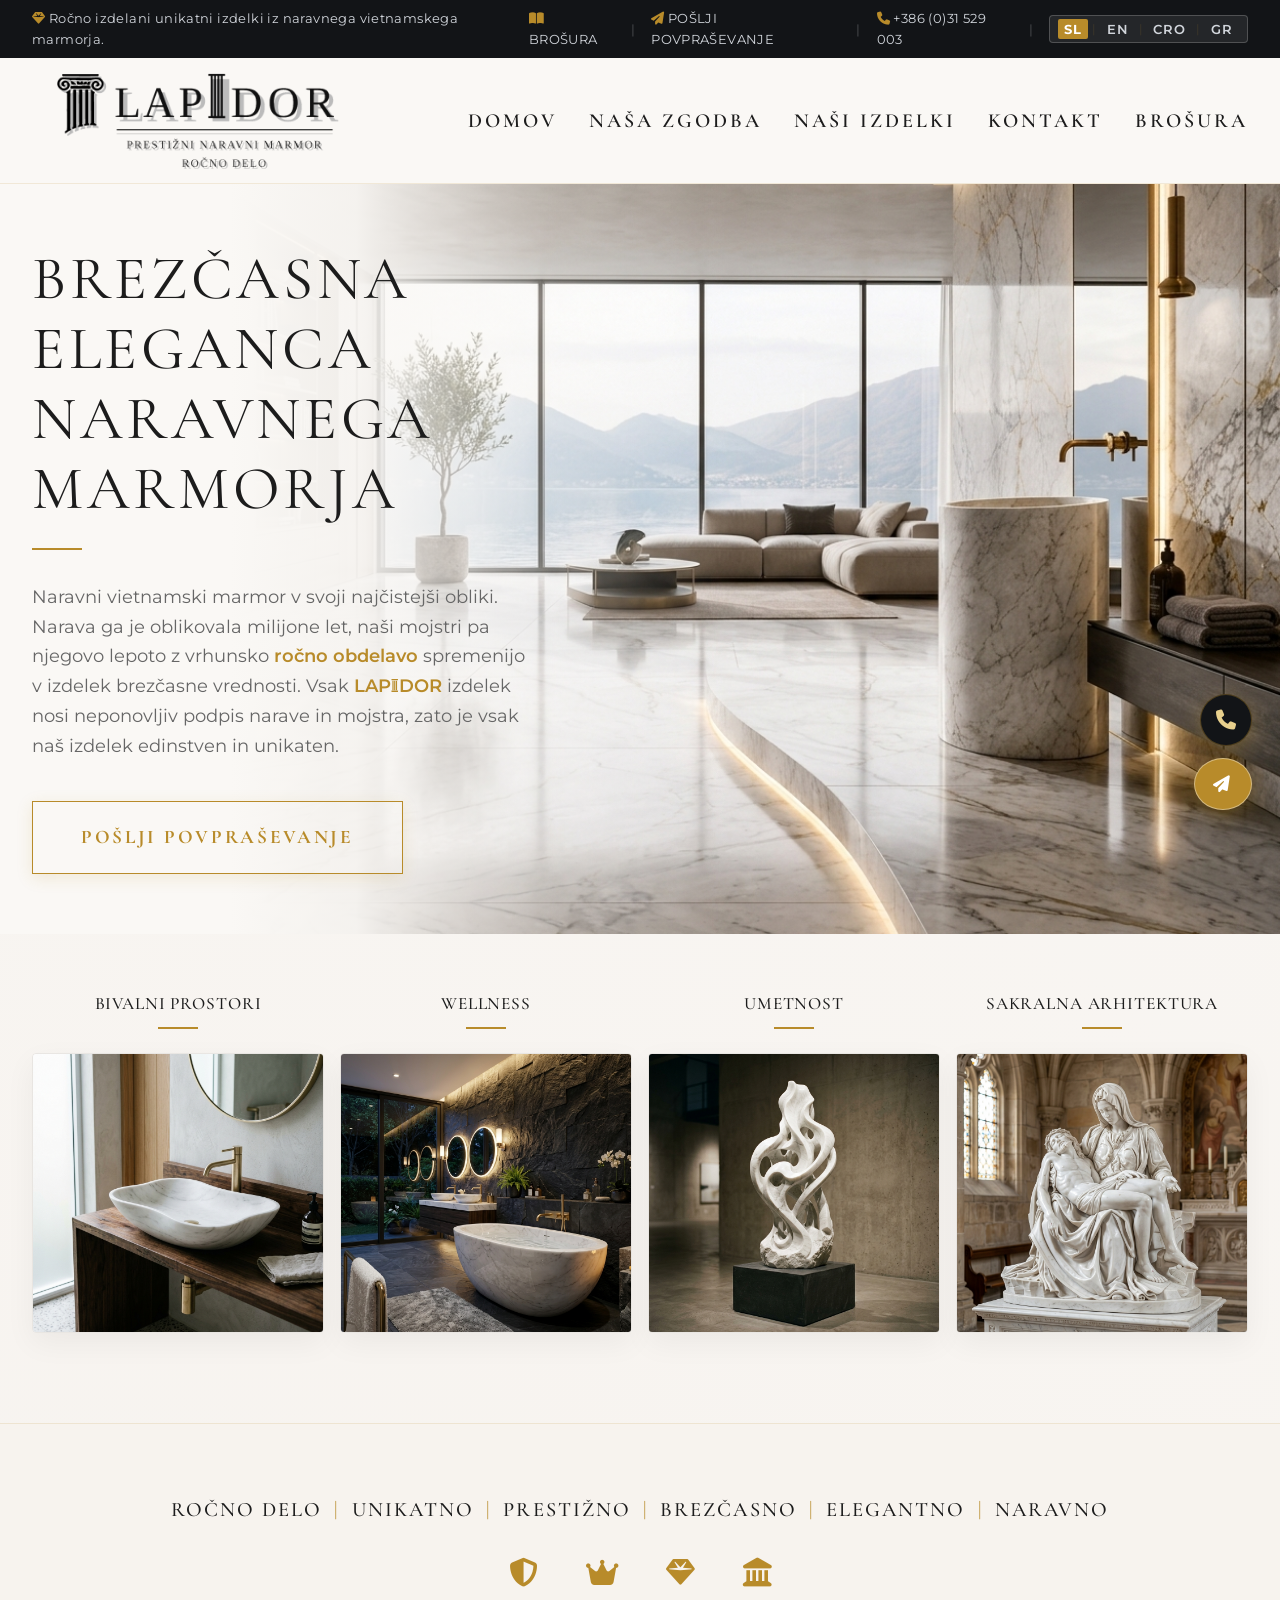
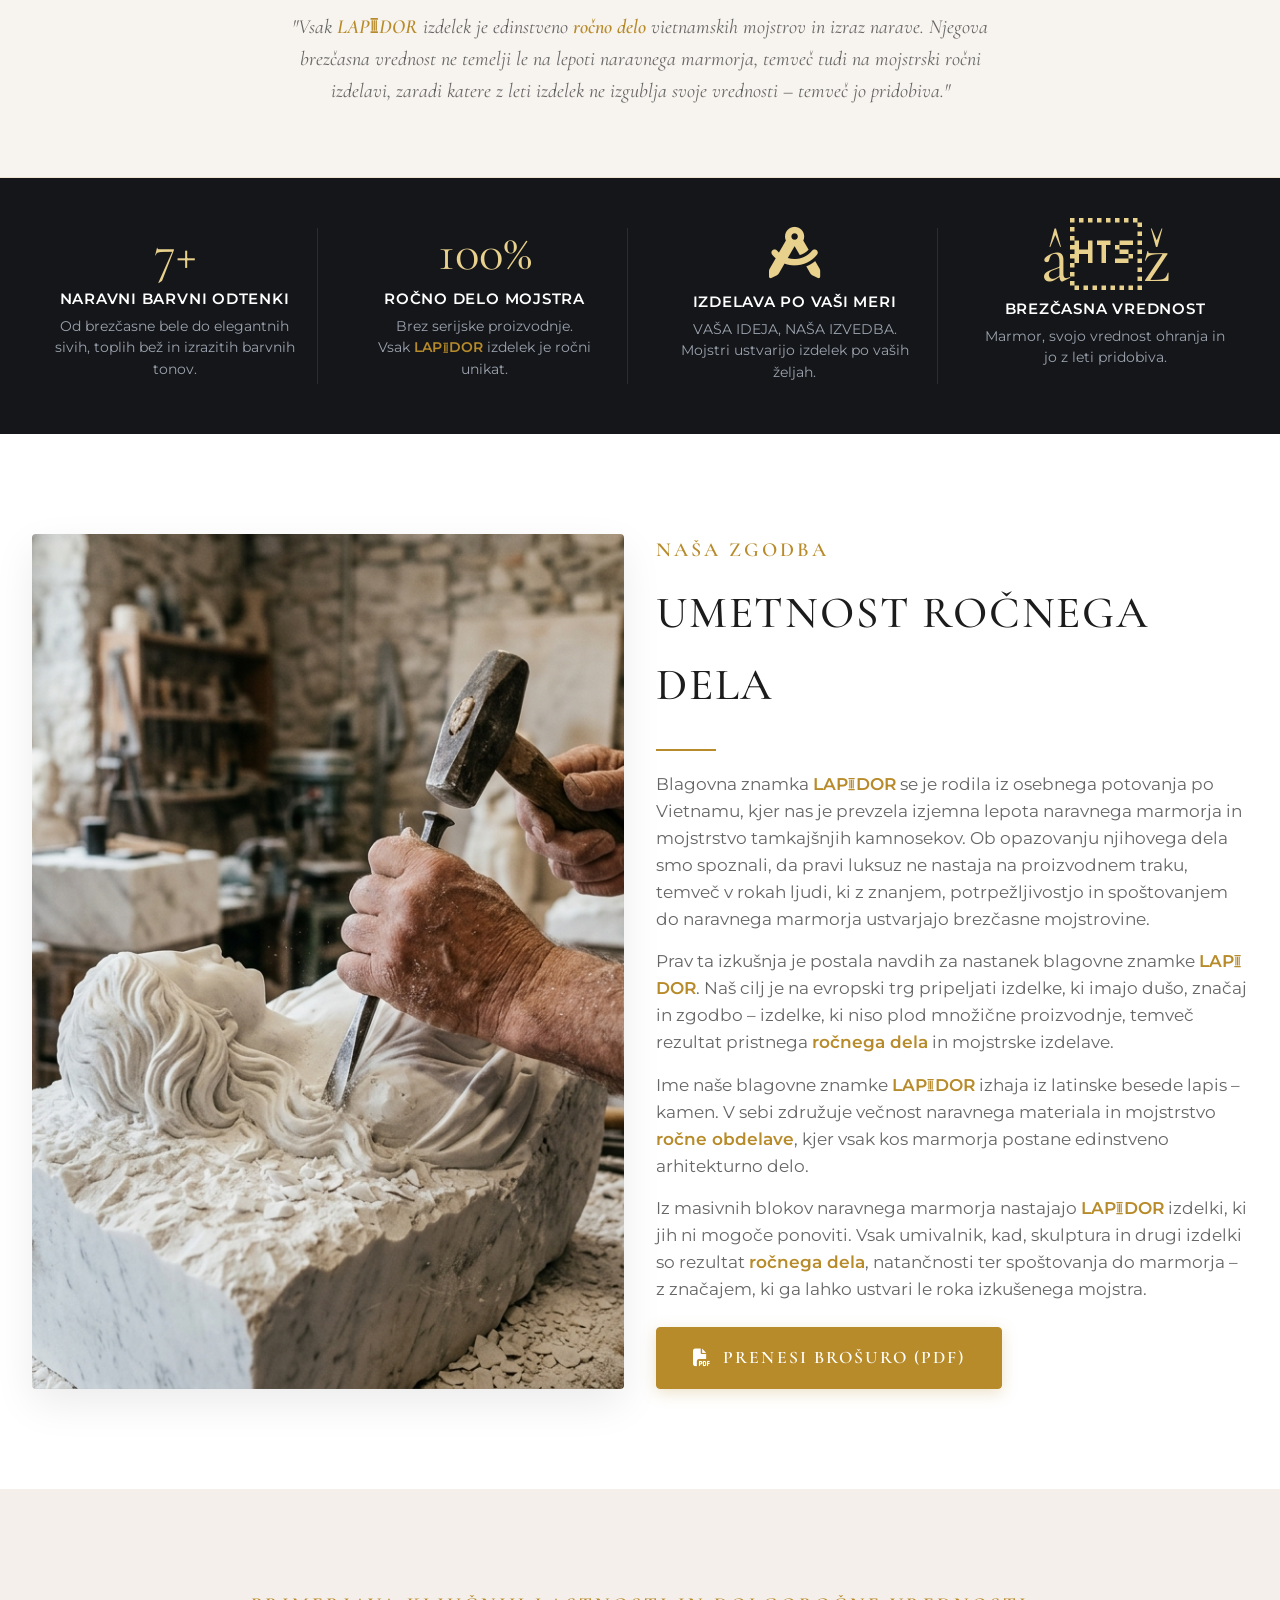
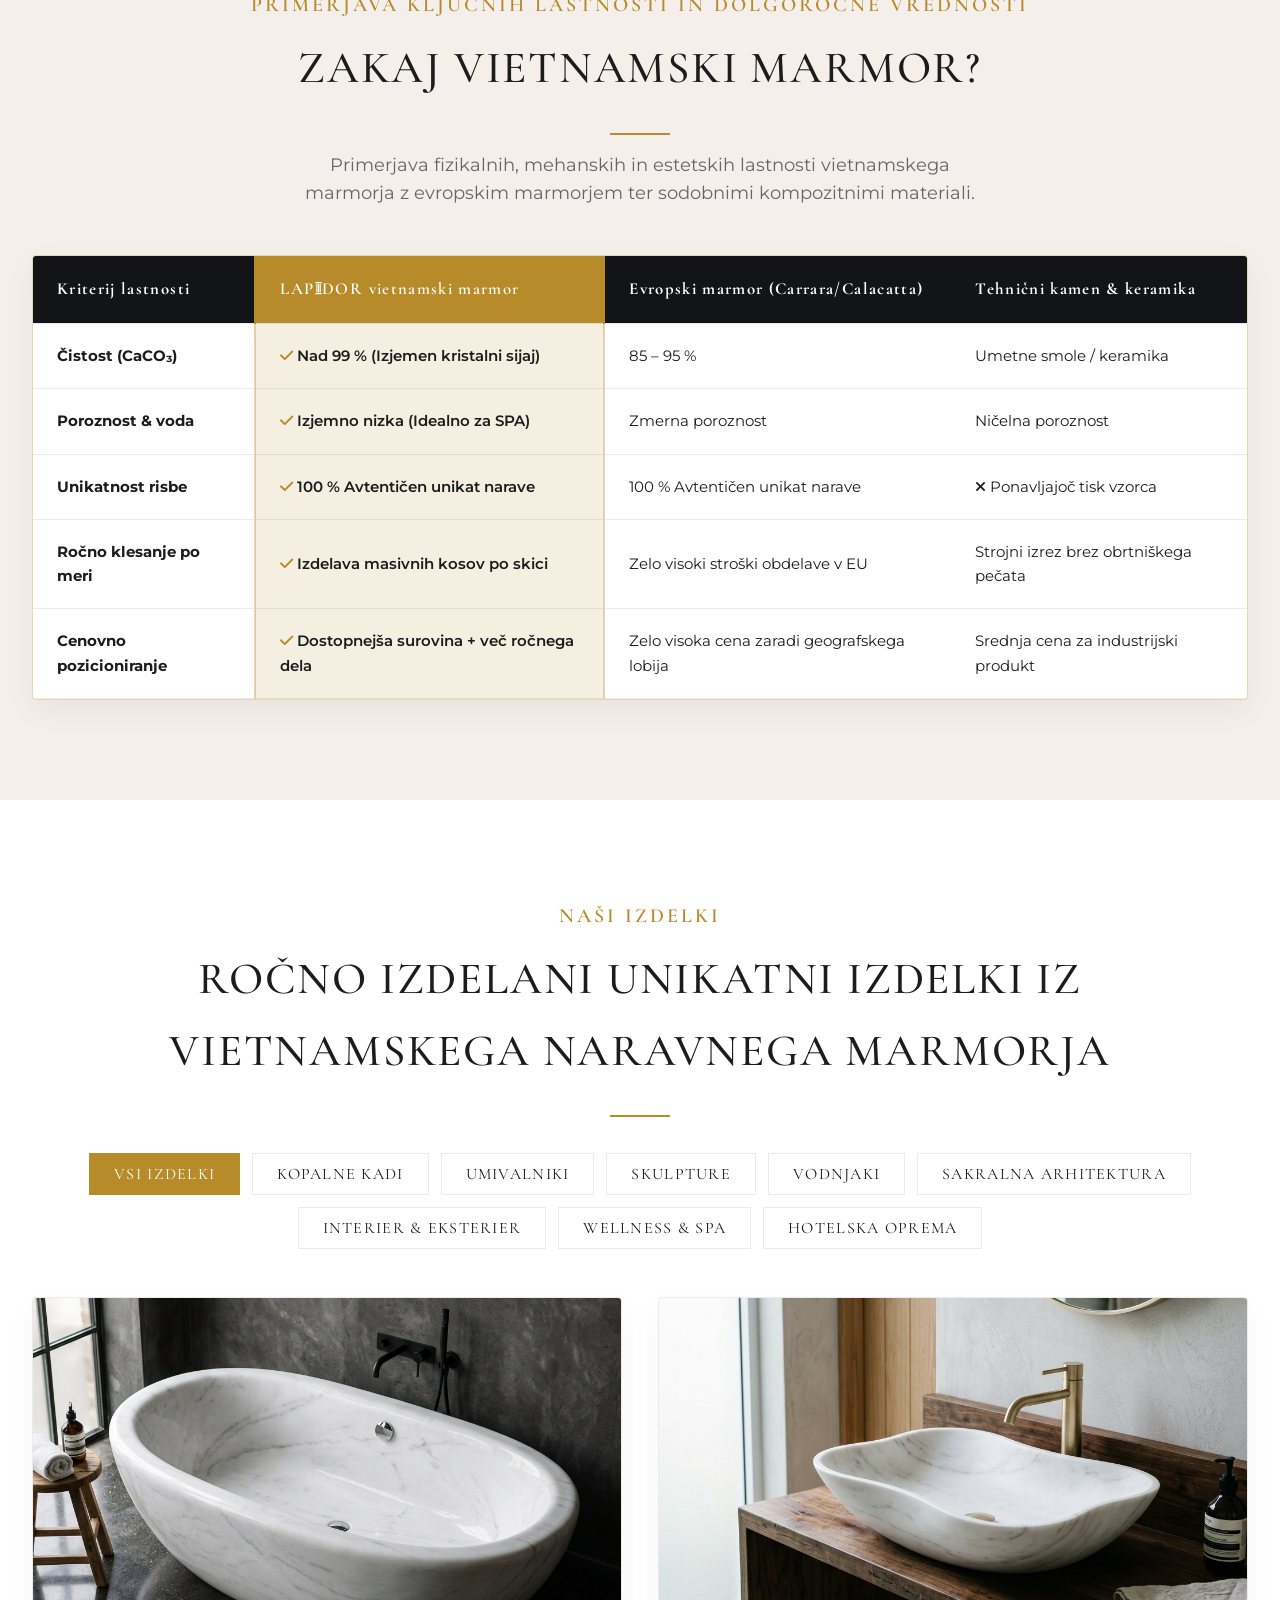
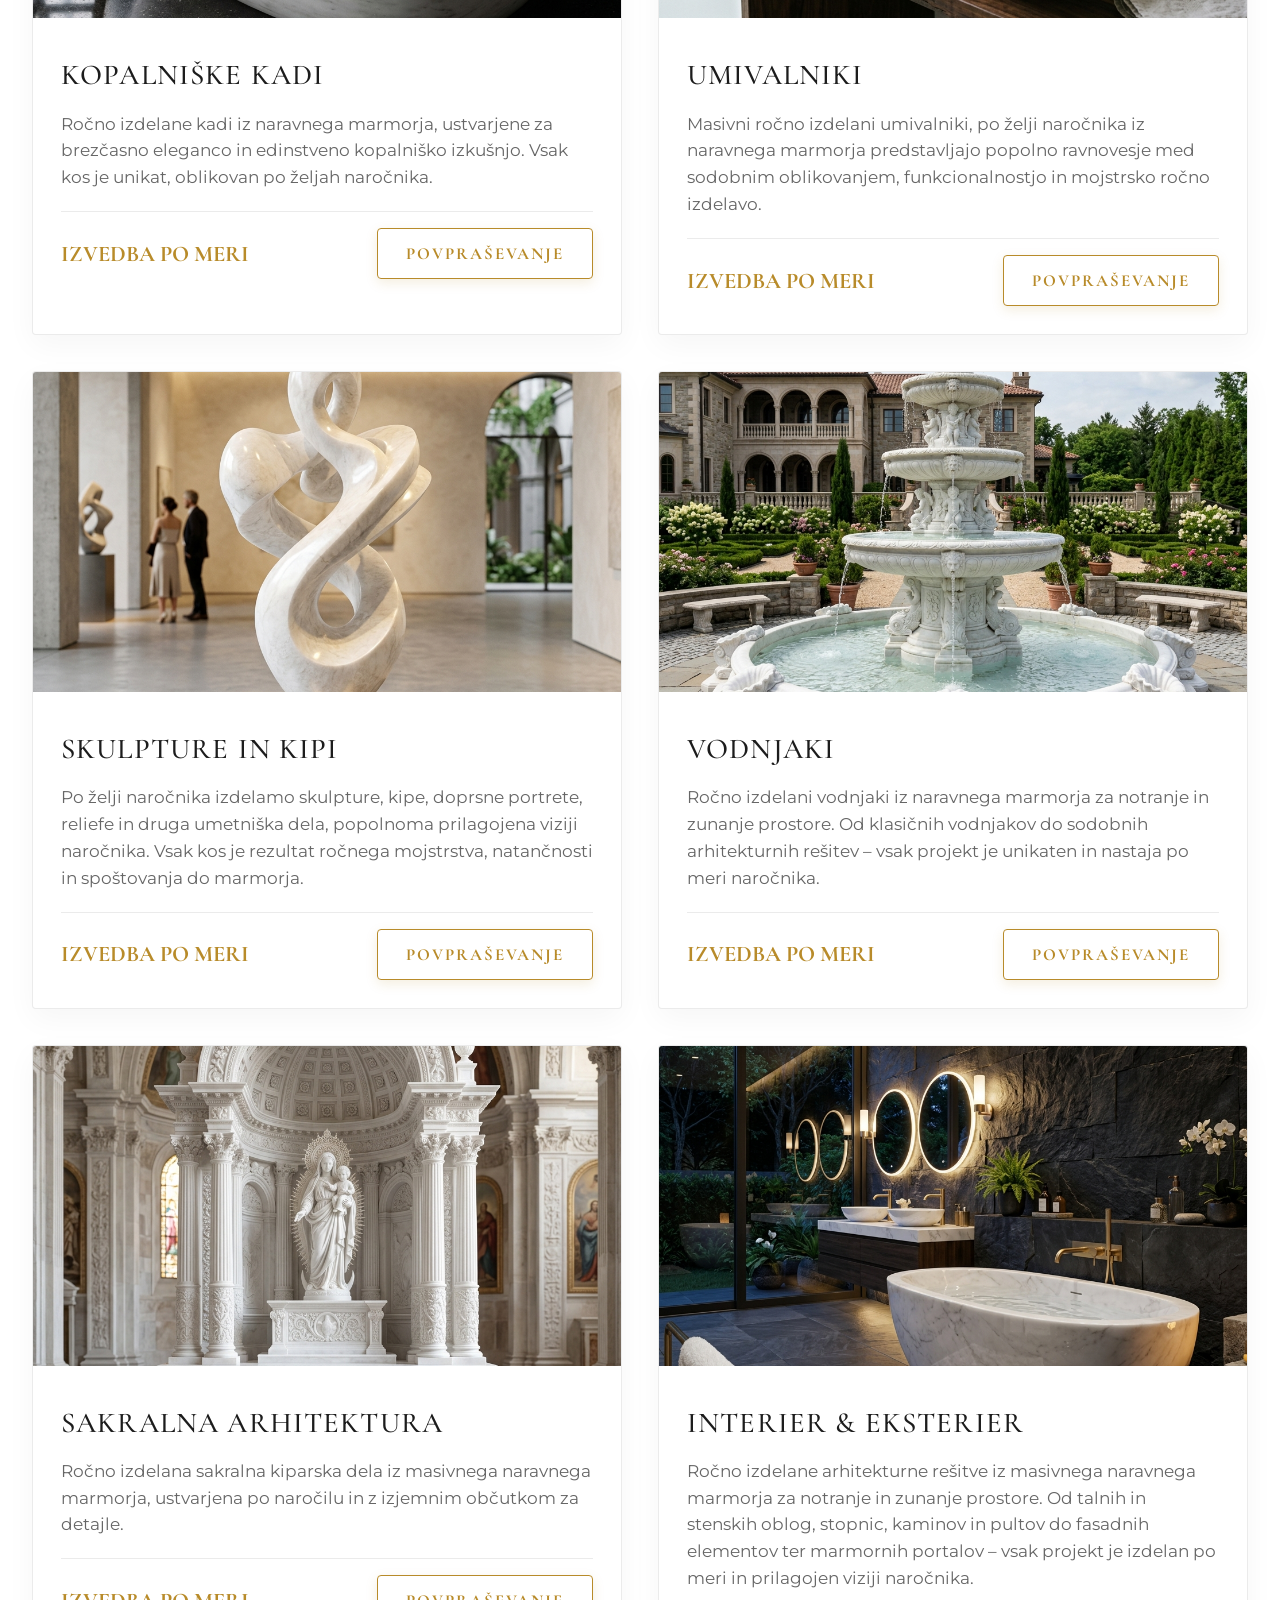
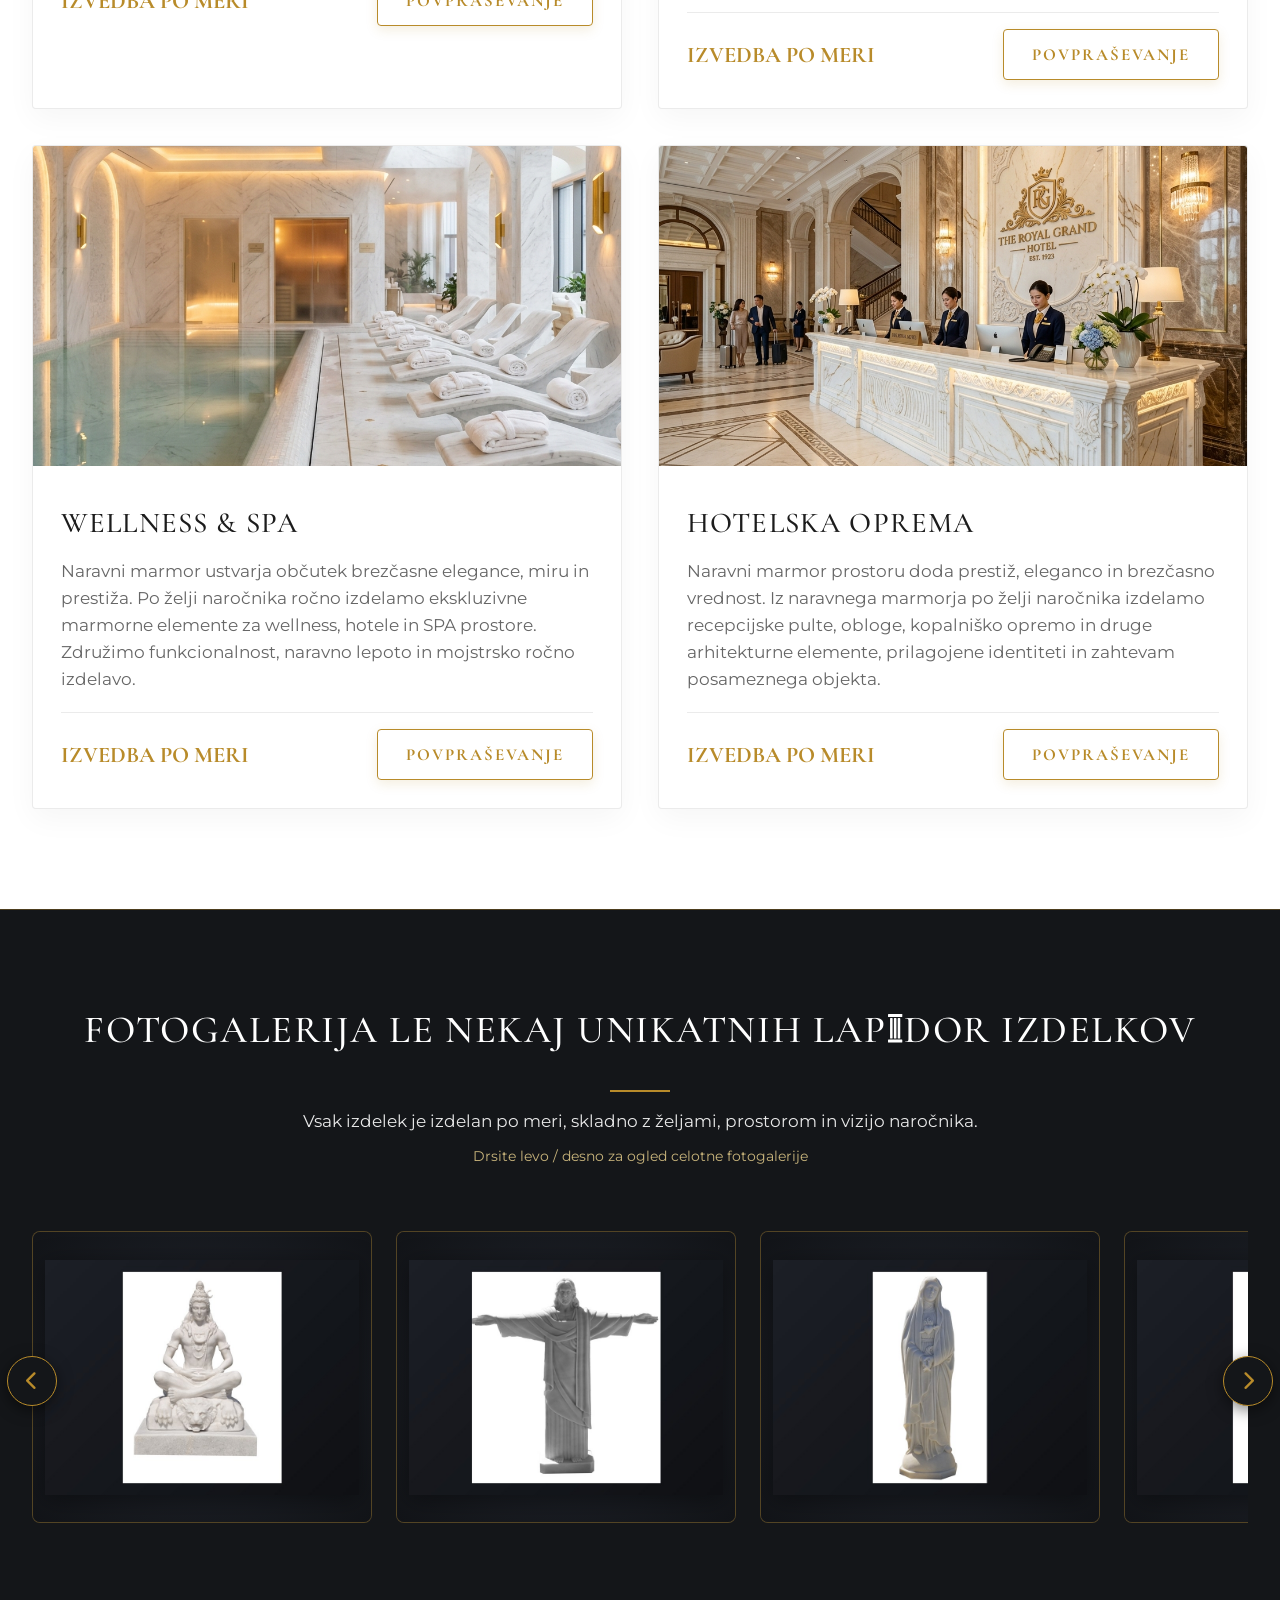
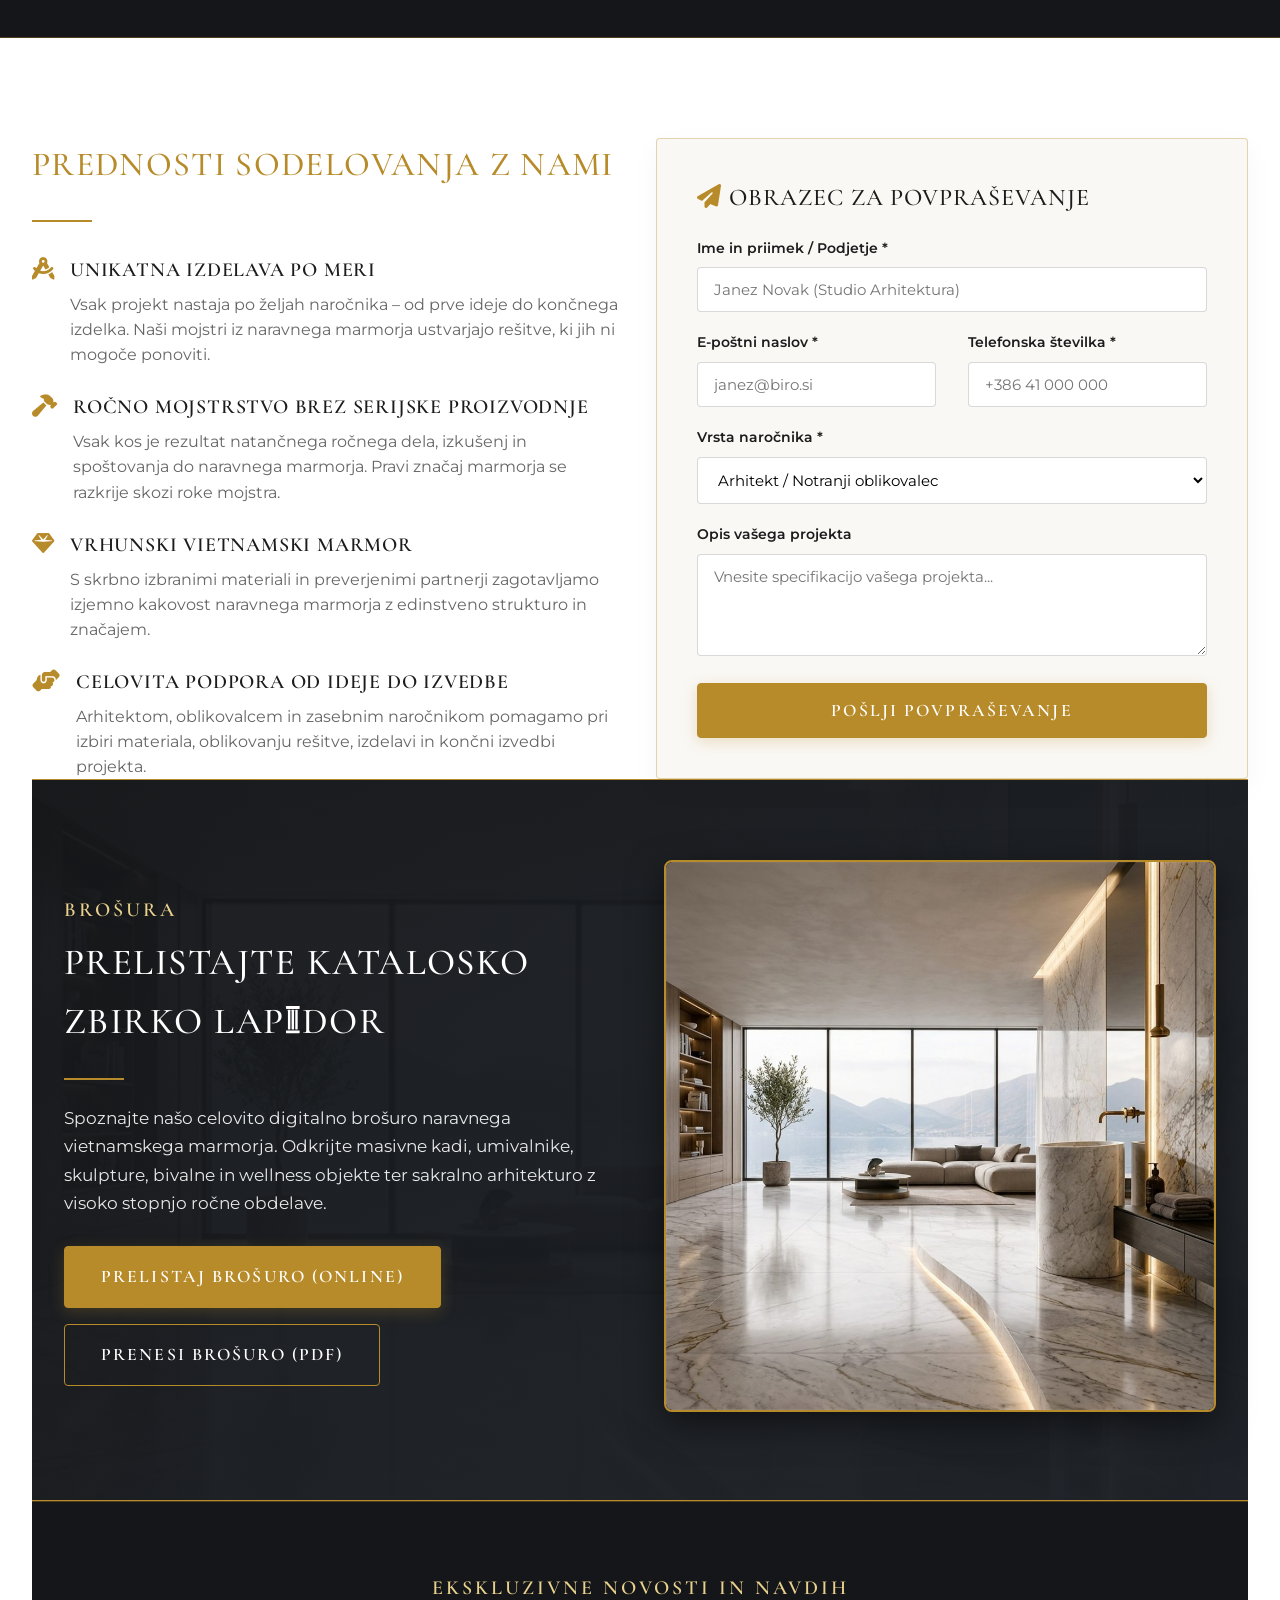
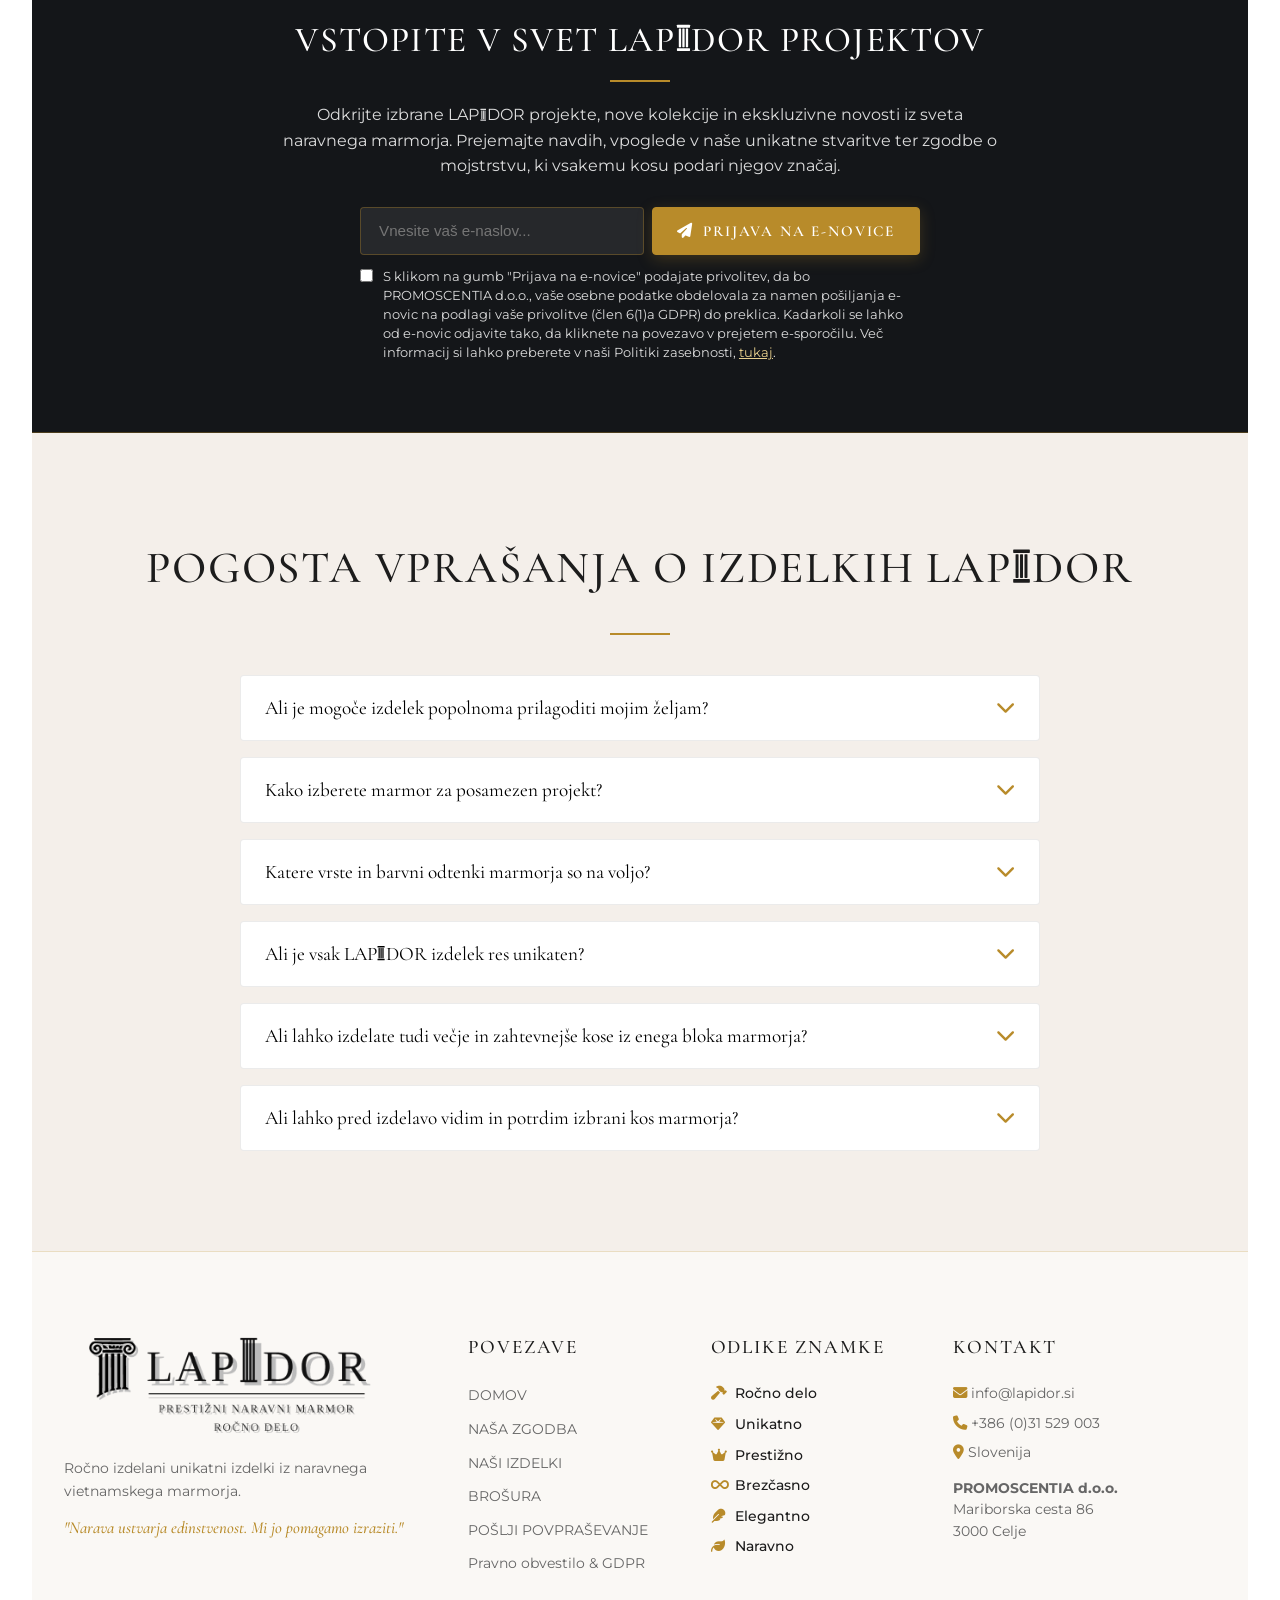
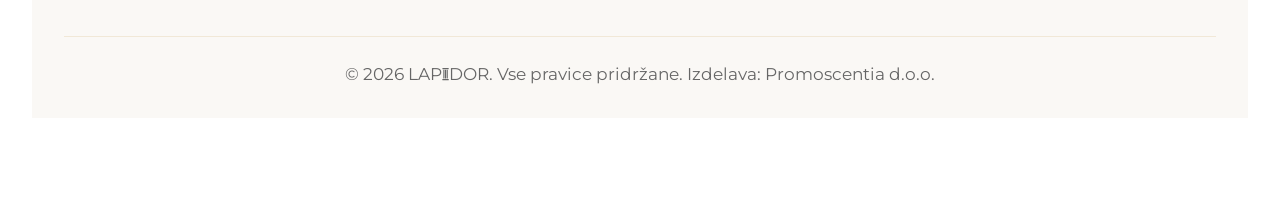
==== commit 63671c02: "Netlify Forms: omogočeno zajemanje prijav na e-novice (prijava-e-novice)" ====
--- a/index.html
+++ b/index.html
@@ -1,4 +1,4 @@
-﻿<!DOCTYPE html>
+<!DOCTYPE html>
 <html lang="sl">
 <head>
  <!-- Google Tag (gtag.js) - Google Analytics -->
@@ -1665,13 +1665,15 @@
      Odkrijte izbrane LAPIDOR projekte, nove kolekcije in ekskluzivne novosti iz sveta naravnega marmorja. Prejemajte navdih, vpoglede v naše unikatne stvaritve ter zgodbe o mojstrstvu, ki vsakemu kosu podari njegov značaj.
     </p>
 
-    <form id="newsletter-form-main" style="max-width: 560px; margin: 0 auto; display: flex; flex-direction: column; gap: 12px; text-align: left;">
+    <form id="newsletter-form-main" name="prijava-e-novice" method="POST" data-netlify="true" data-netlify-honeypot="bot-field" style="max-width: 560px; margin: 0 auto; display: flex; flex-direction: column; gap: 12px; text-align: left;">
+     <input type="hidden" name="form-name" value="prijava-e-novice">
+     <input type="hidden" name="bot-field">
      <div style="display: flex; gap: 8px;">
-      <input type="email" placeholder="Vnesite vaš e-naslov..." data-i18n-placeholder="news_ph_email" required style="padding: 14px 18px; font-size: 0.95rem; border: 1px solid var(--border-gold); border-radius: var(--radius-sm); width: 100%; outline: none; background: rgba(255, 255, 255, 0.08); color: #ffffff;">
+      <input type="email" name="Email_prijavitelja" placeholder="Vnesite vaš e-naslov..." data-i18n-placeholder="news_ph_email" required style="padding: 14px 18px; font-size: 0.95rem; border: 1px solid var(--border-gold); border-radius: var(--radius-sm); width: 100%; outline: none; background: rgba(255, 255, 255, 0.08); color: #ffffff;">
       <button type="submit" class="btn btn-gold" style="white-space: nowrap; padding: 14px 24px; font-size: 0.95rem;" data-i18n="news_btn"><i class="fa-solid fa-paper-plane"></i> Prijava na e-novice</button>
      </div>
      <label style="display: flex; gap: 10px; align-items: flex-start; font-size: 0.82rem; color: rgba(255, 255, 255, 0.85); cursor: pointer; line-height: 1.45;">
-      <input type="checkbox" style="margin-top: 2px; accent-color: var(--gold-primary); flex-shrink: 0;">
+      <input type="checkbox" name="Strinjanje_GDPR" required style="margin-top: 2px; accent-color: var(--gold-primary); flex-shrink: 0;">
       <span data-i18n="news_check">S klikom na gumb "Prijava na e-novice" podajate privolitev, da bo PROMOSCENTIA d.o.o., vaše osebne podatke obdelovala za namen pošiljanja e-novic na podlagi vaše privolitve (člen 6(1)a GDPR) do preklica. Kadarkoli se lahko od e-novic odjavite tako, da kliknete na povezavo v prejetem e-sporočilu. Več informacij si lahko preberete v naši Politiki zasebnosti, <a href="pravno-obvestilo.html" style="color: var(--gold-light); text-decoration: underline;">tukaj</a>.</span>
      </label>
     </form>
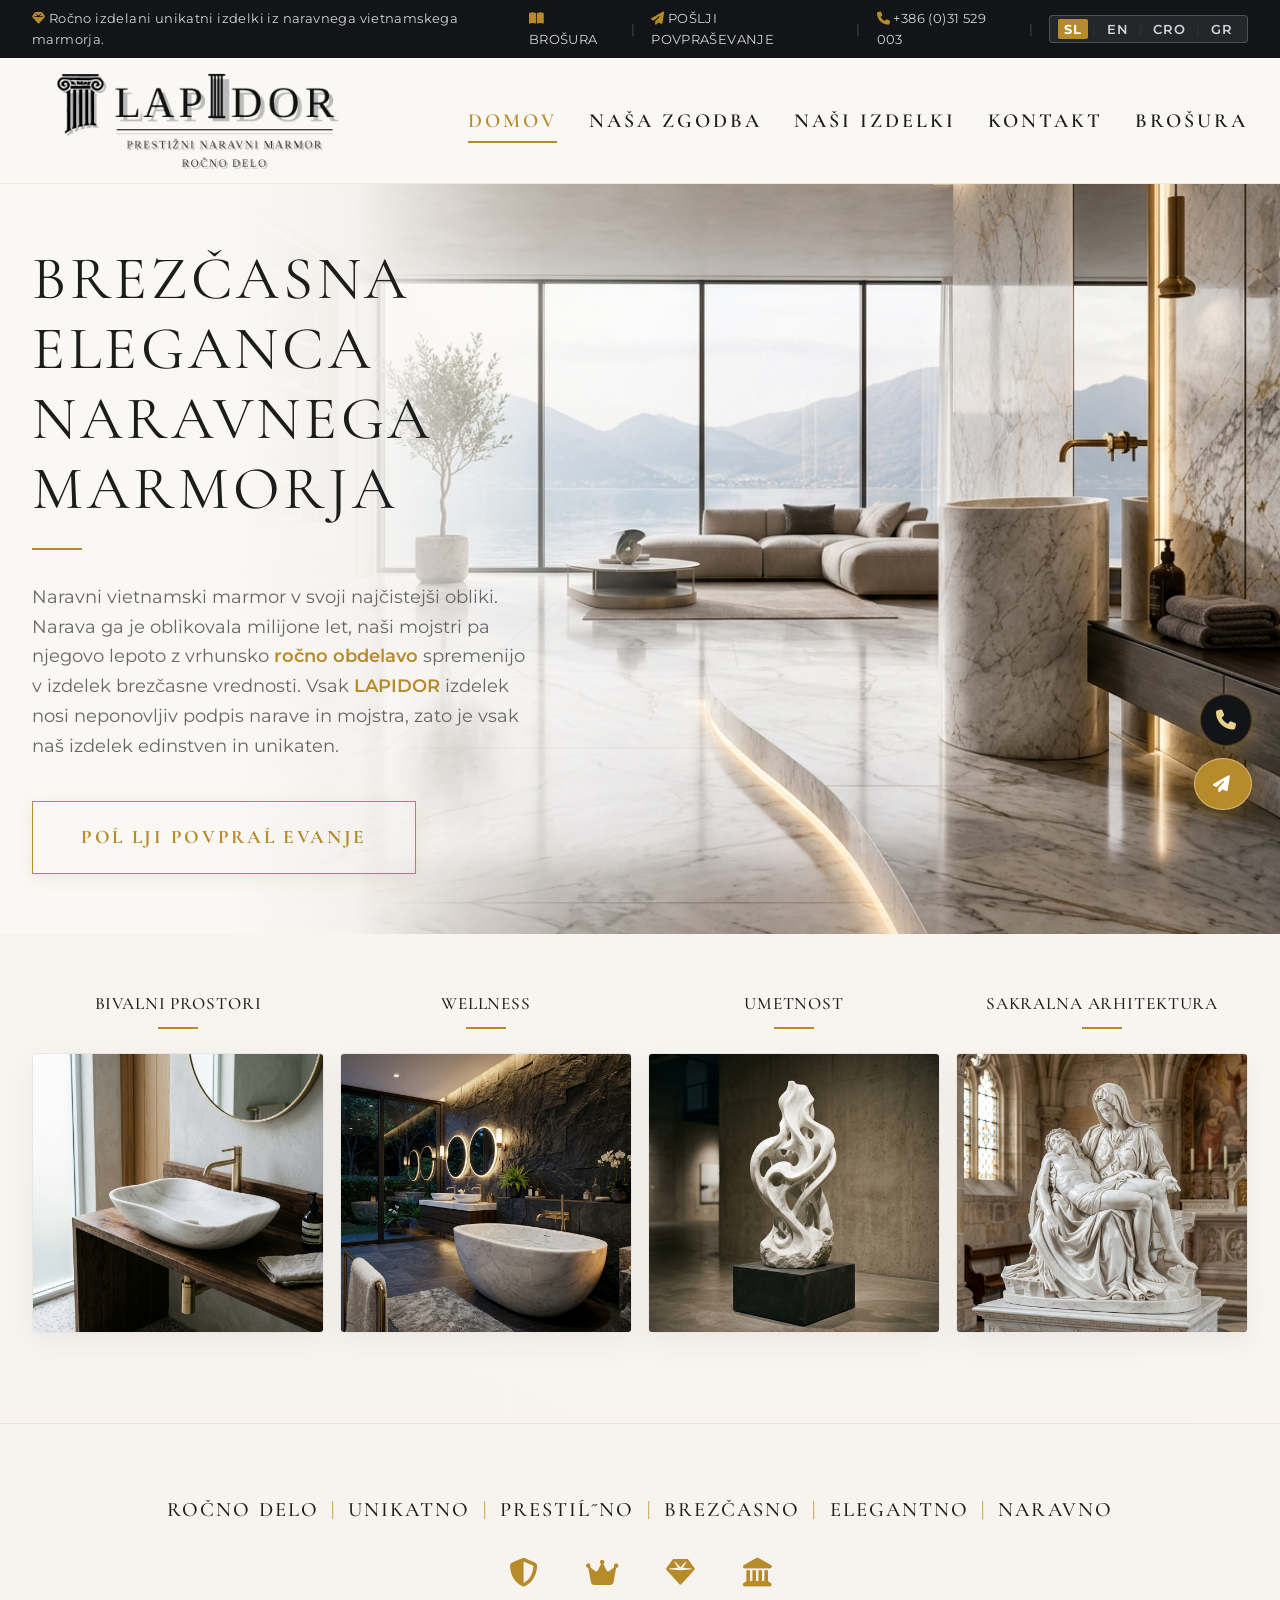
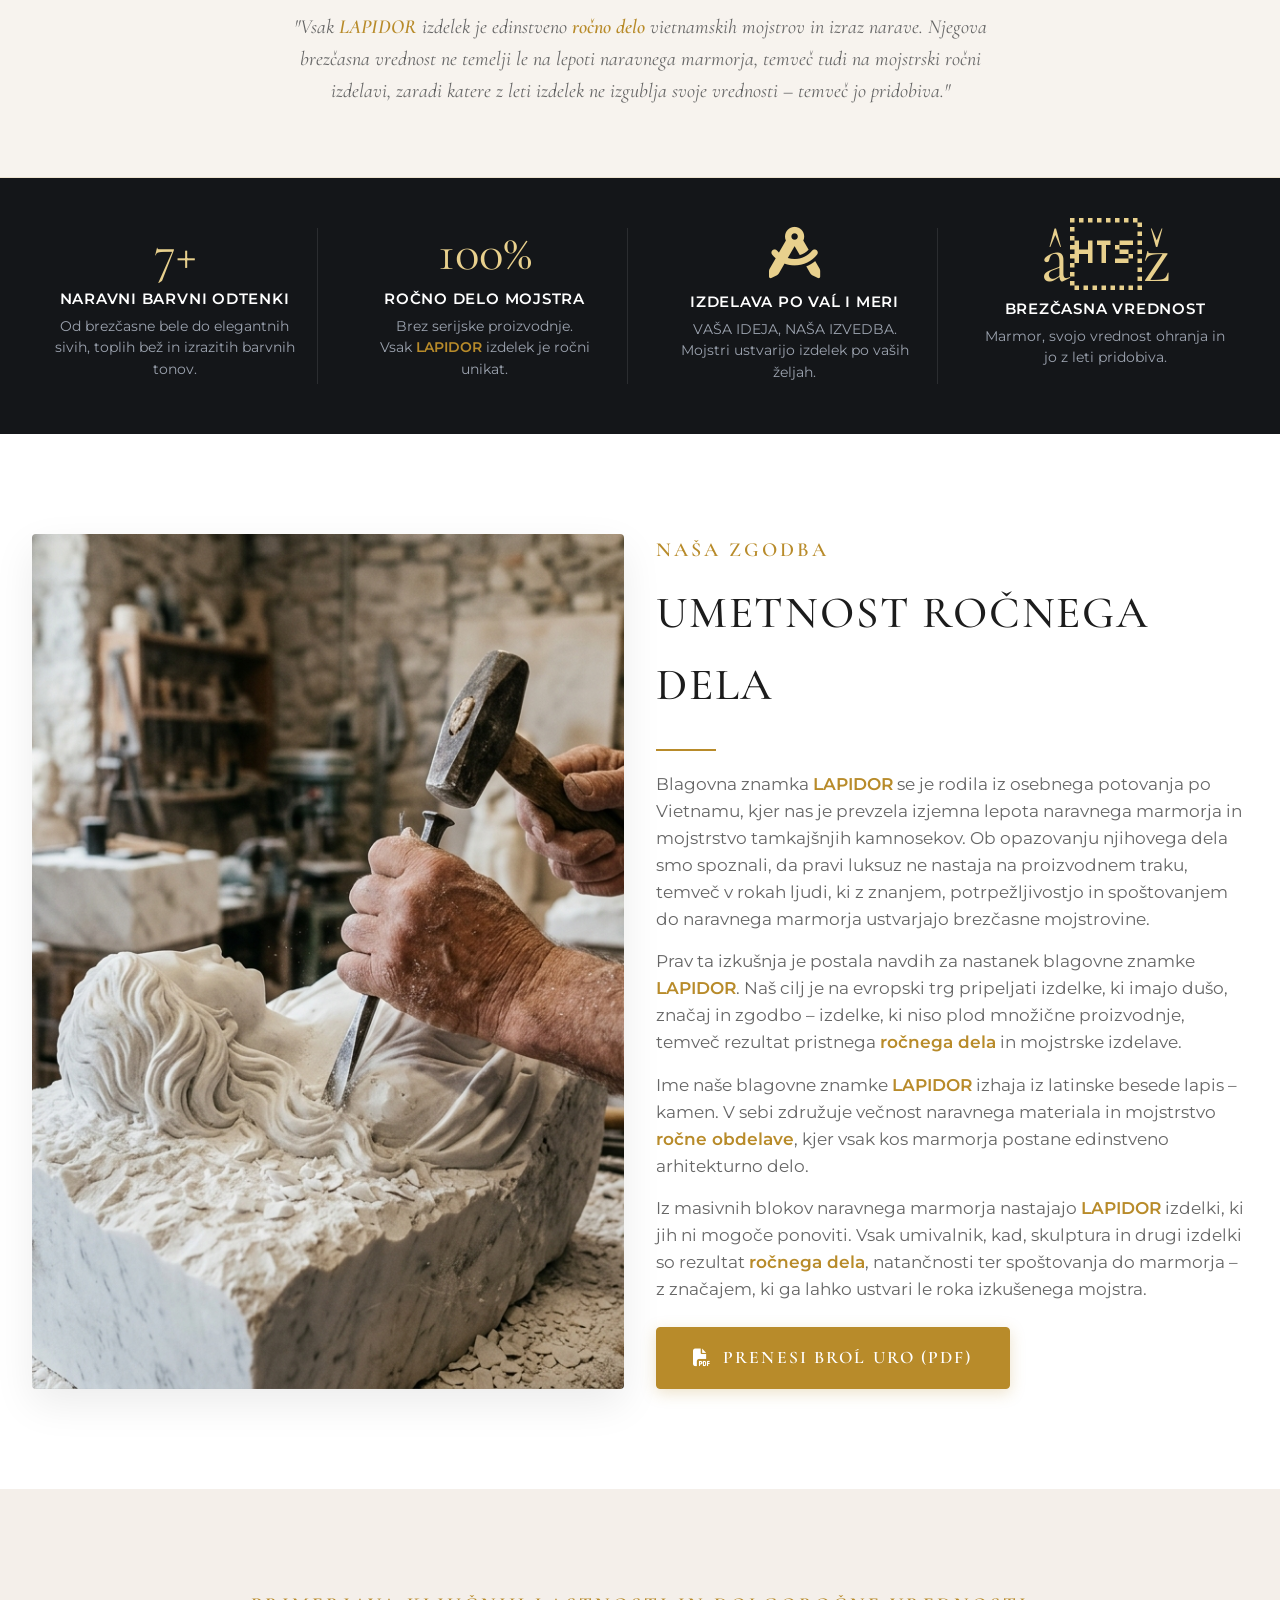
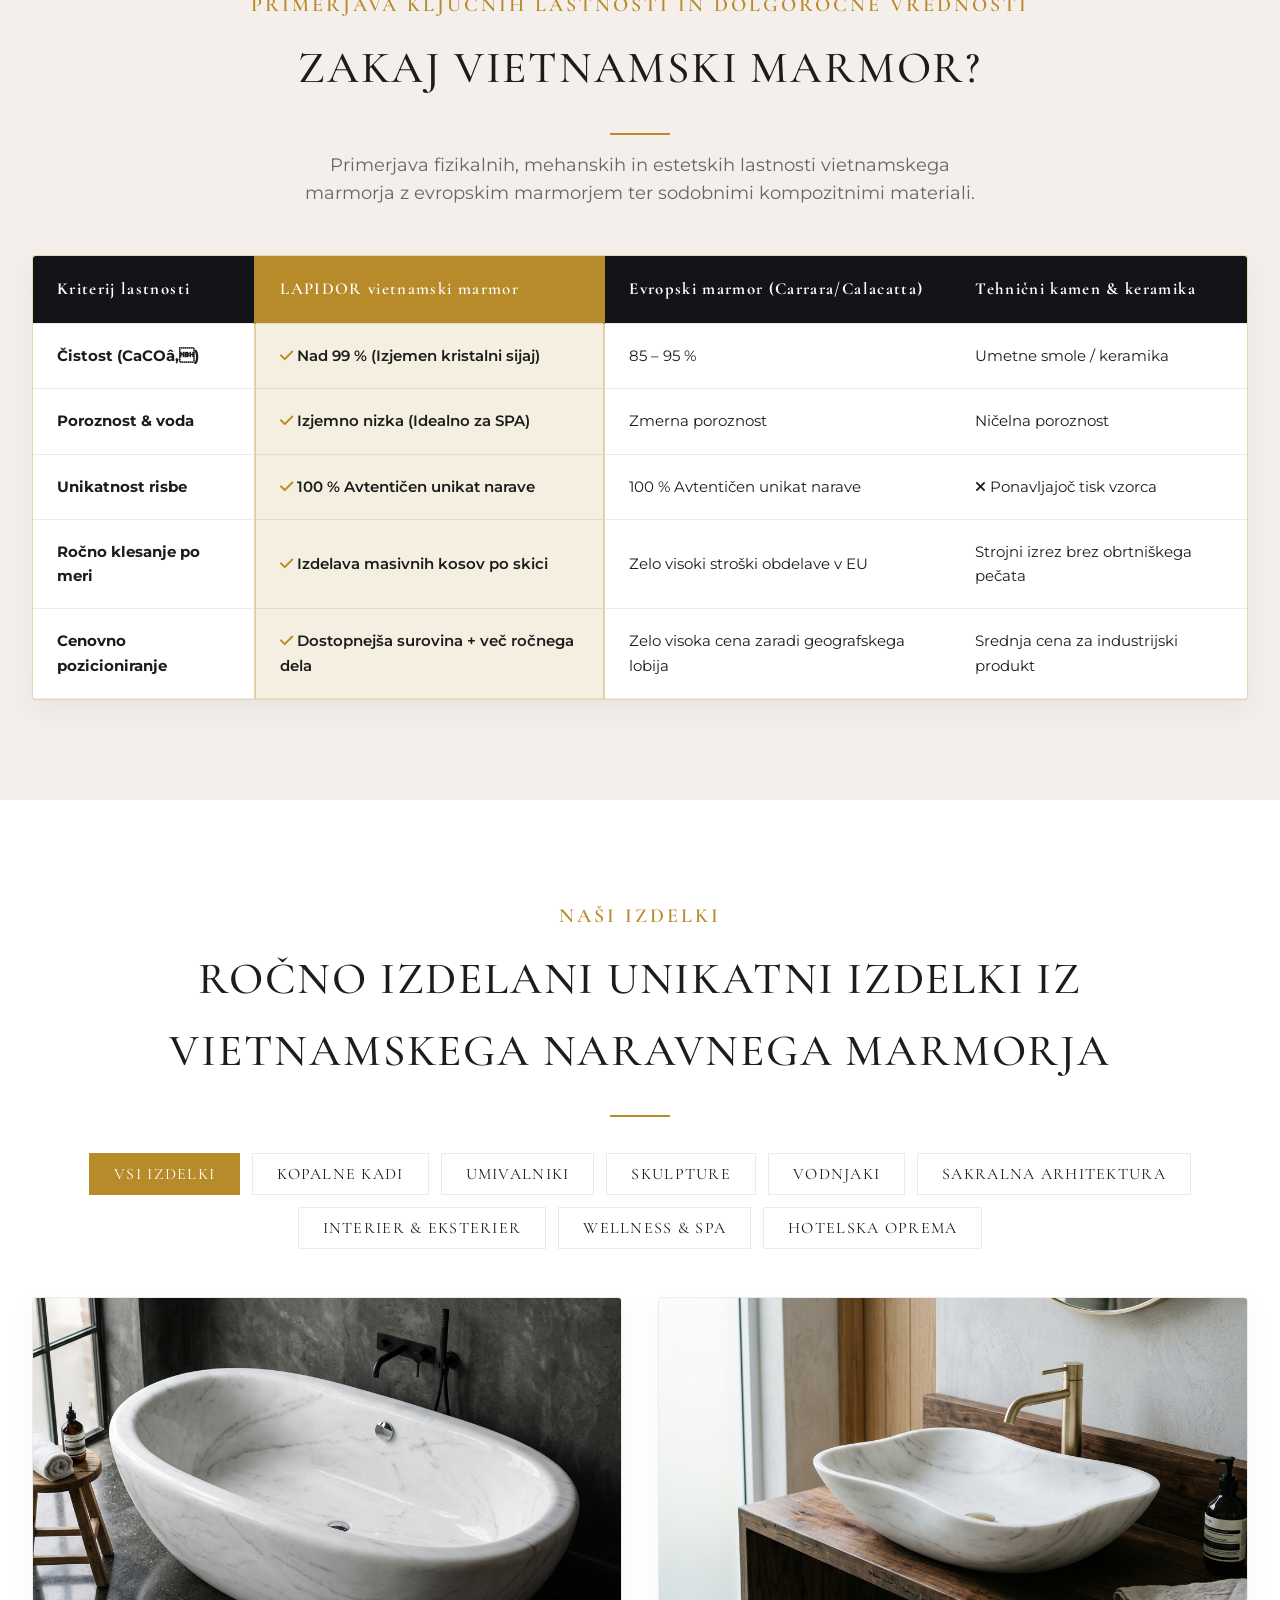
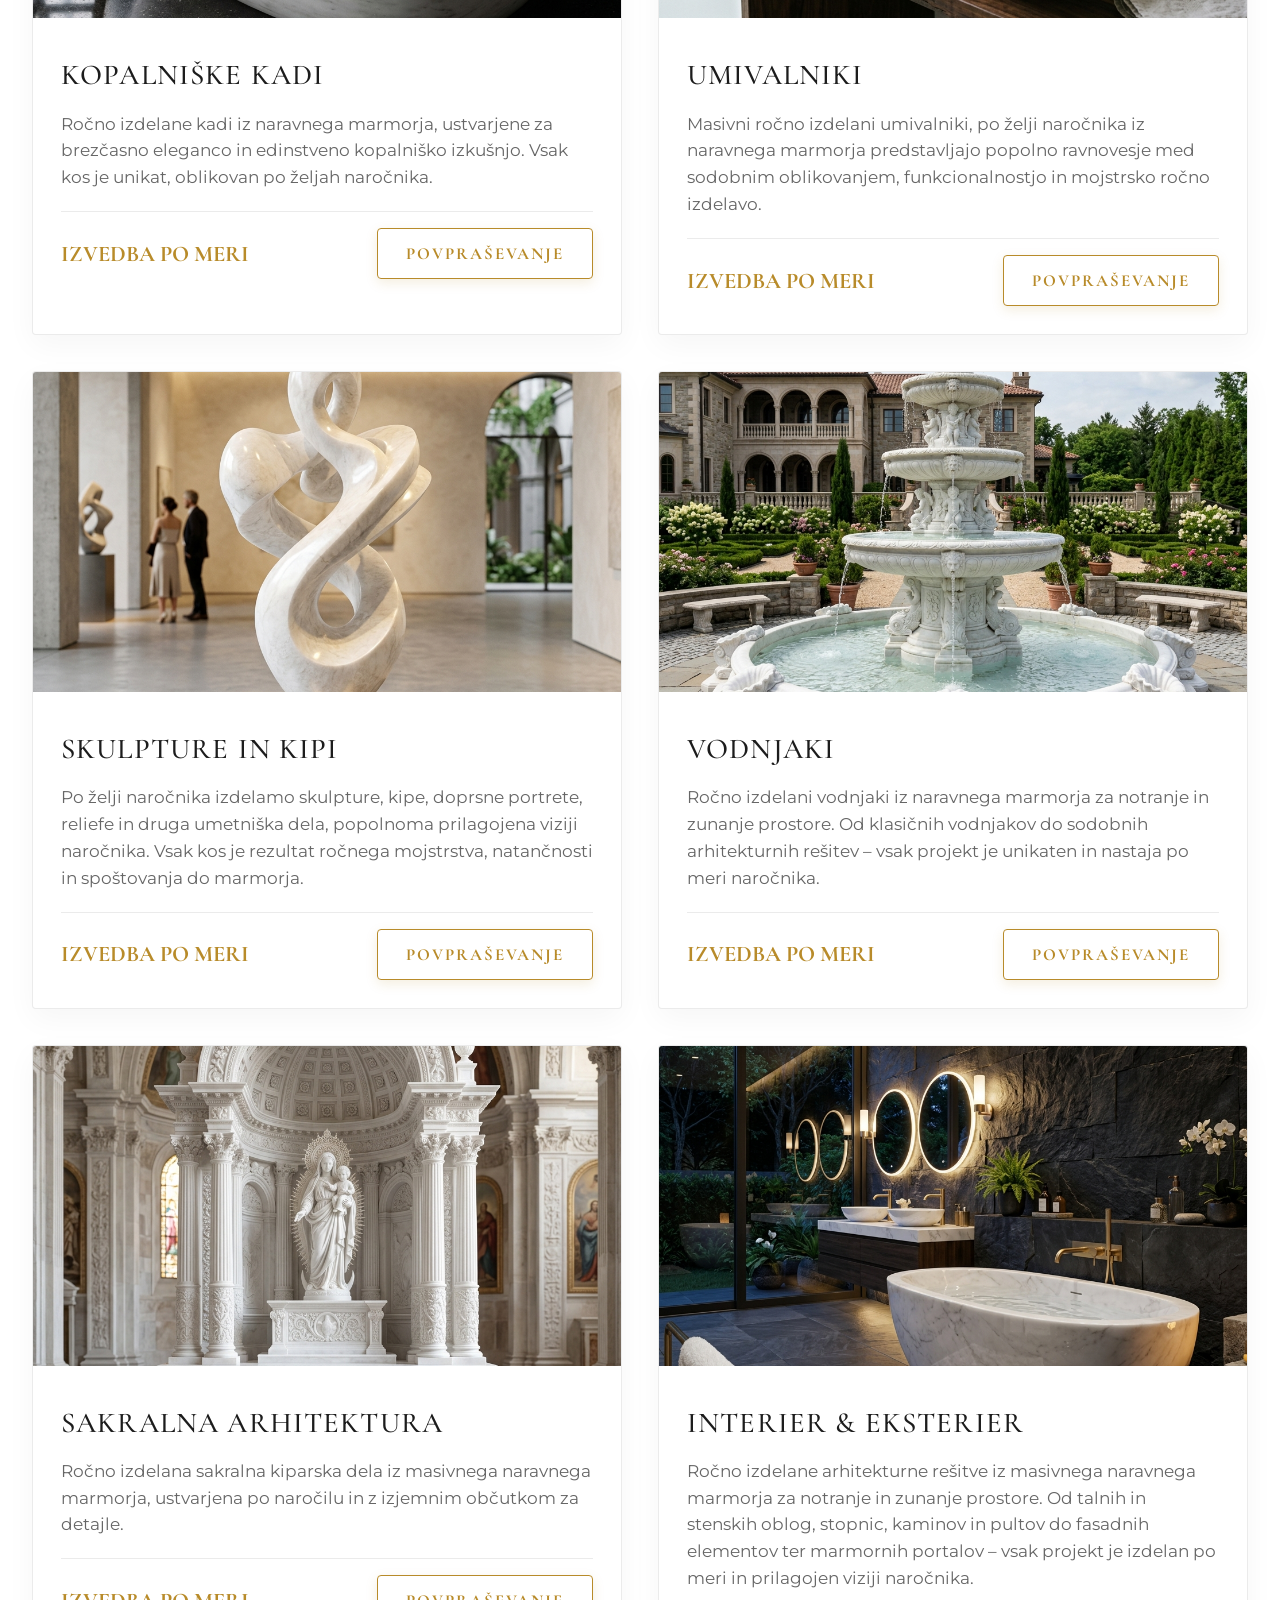
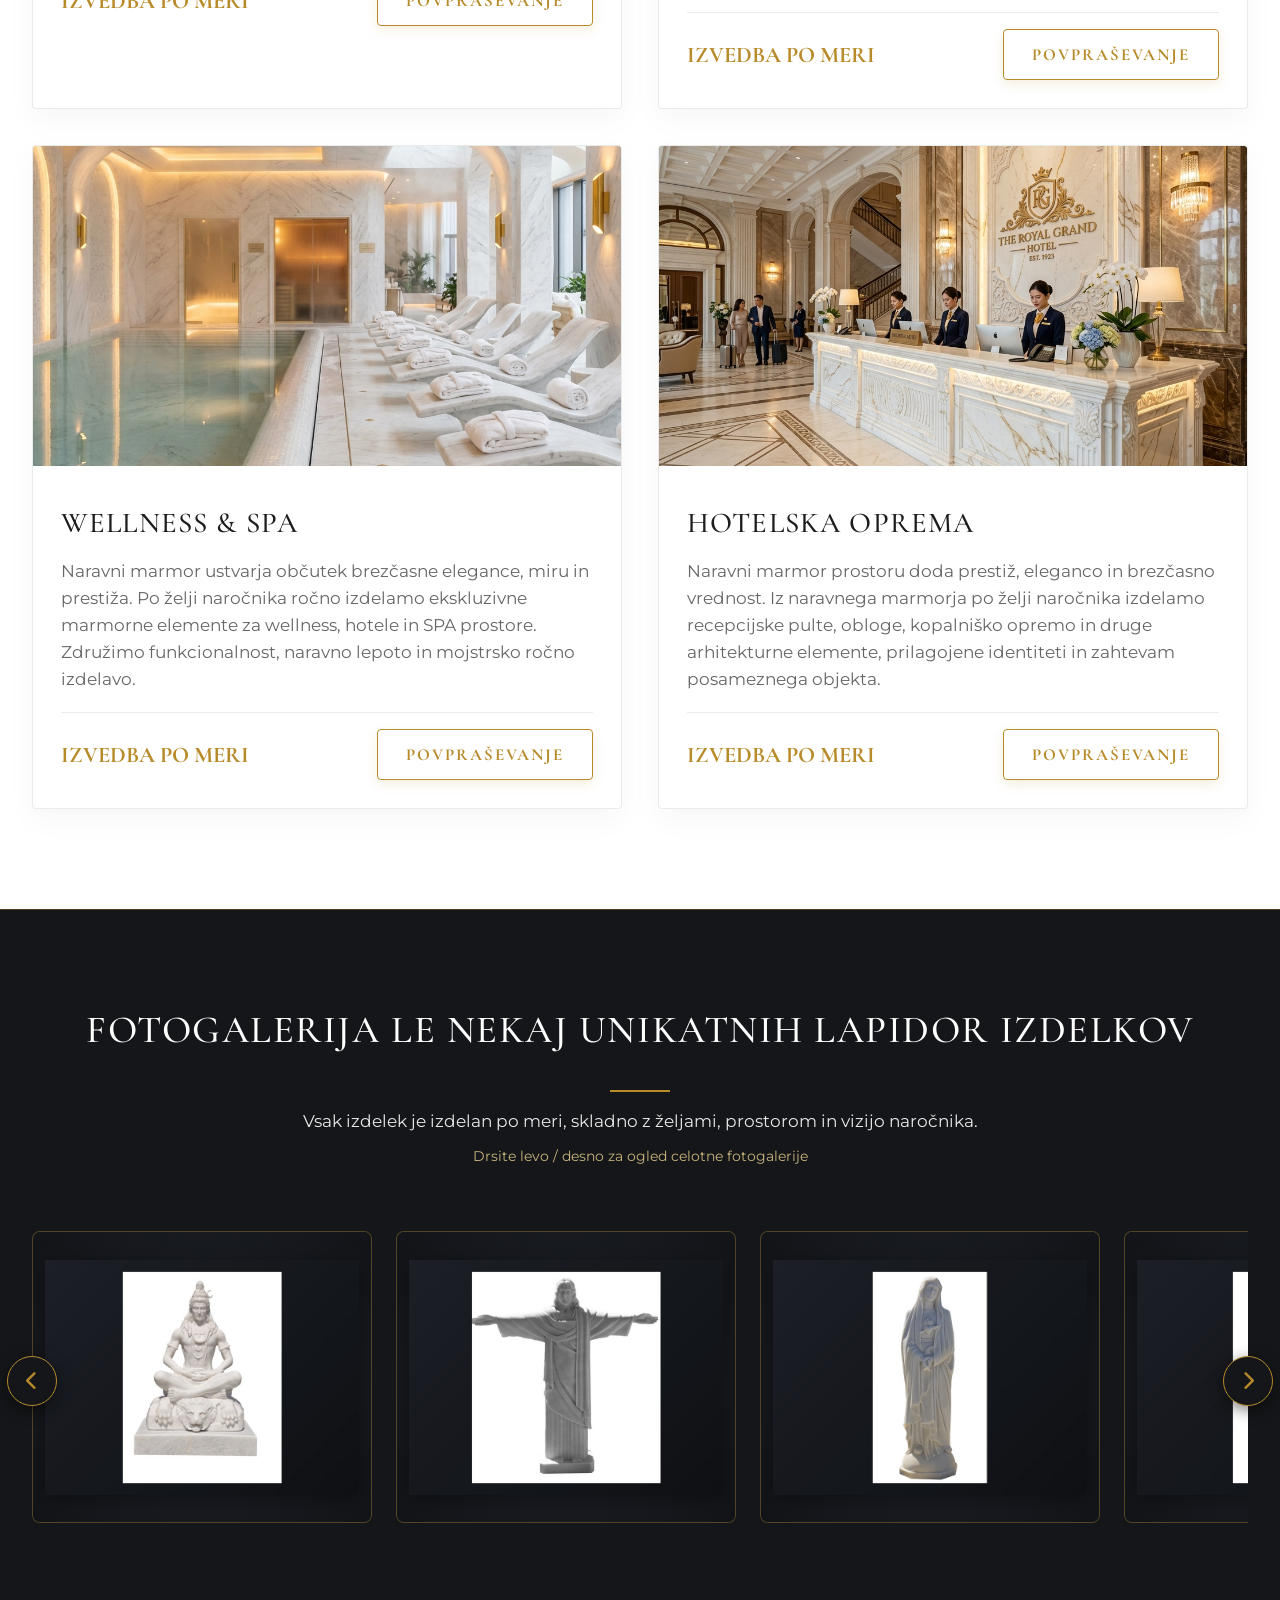
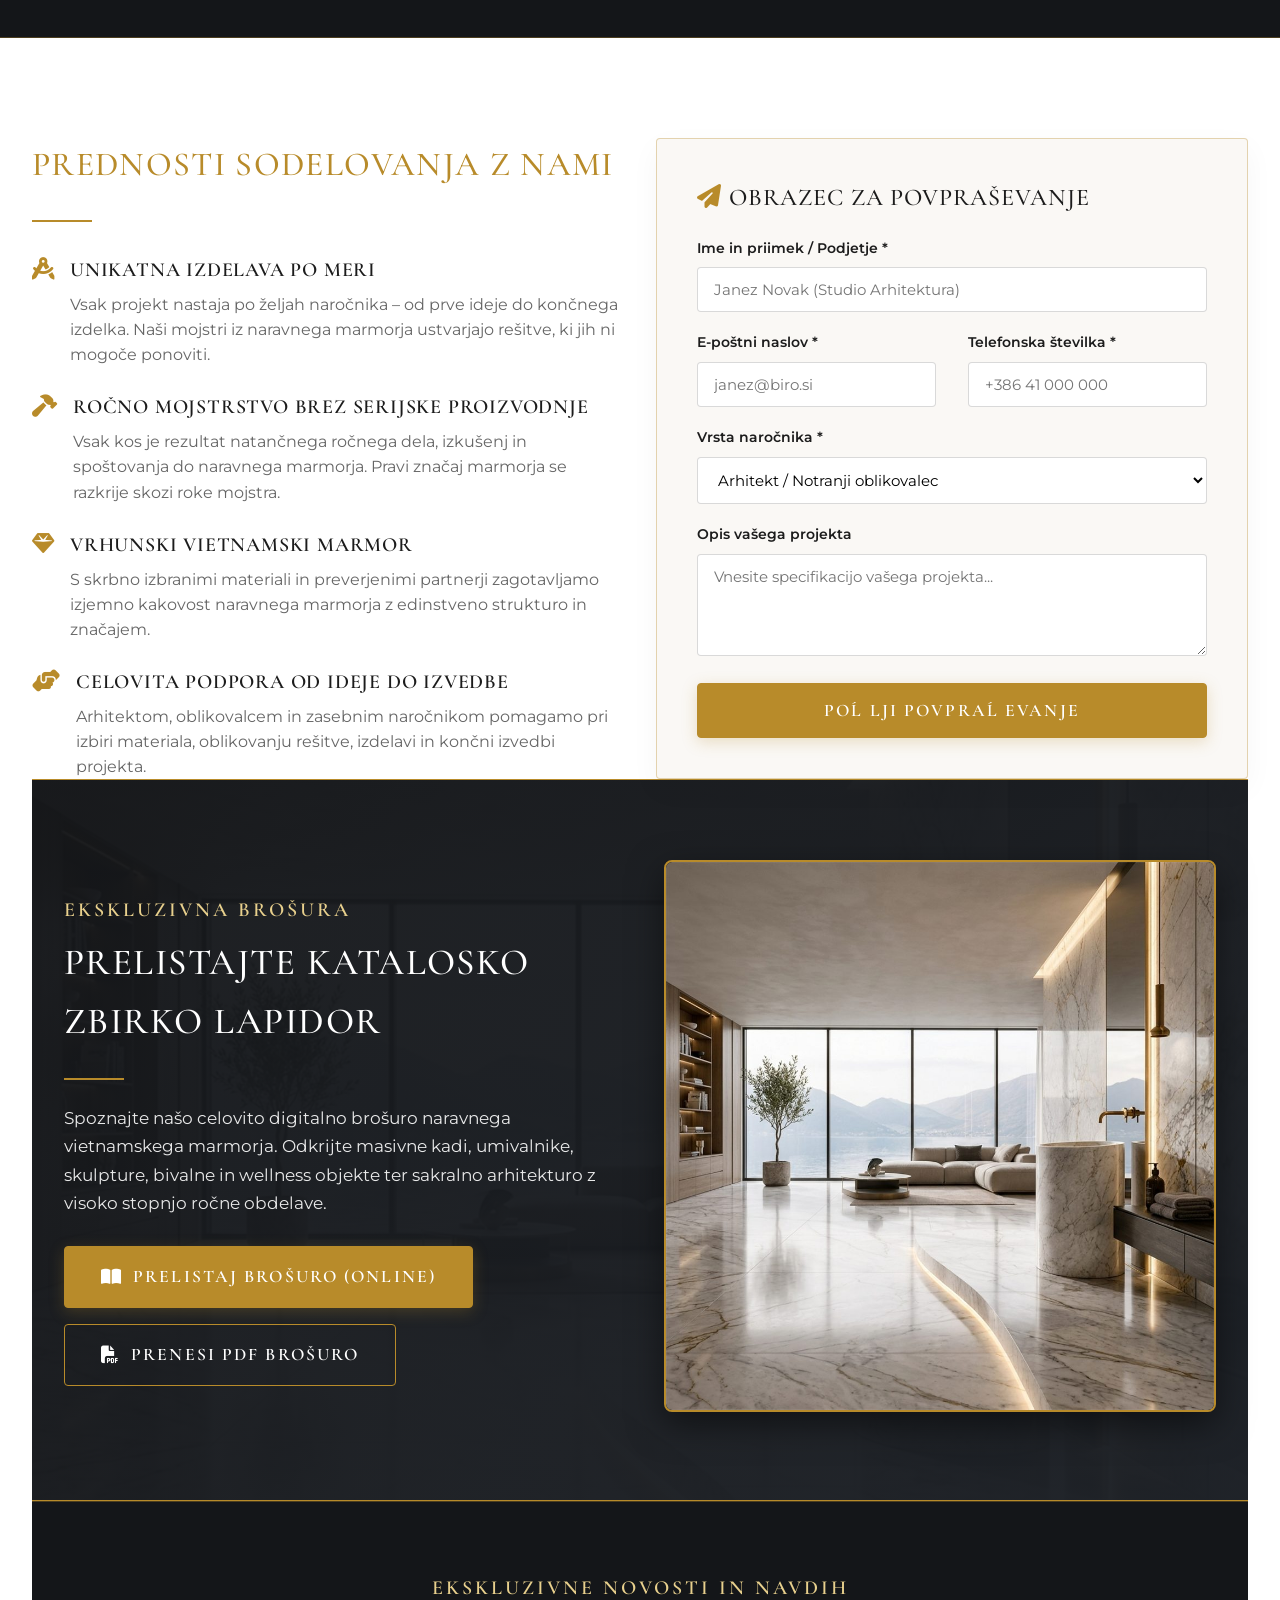
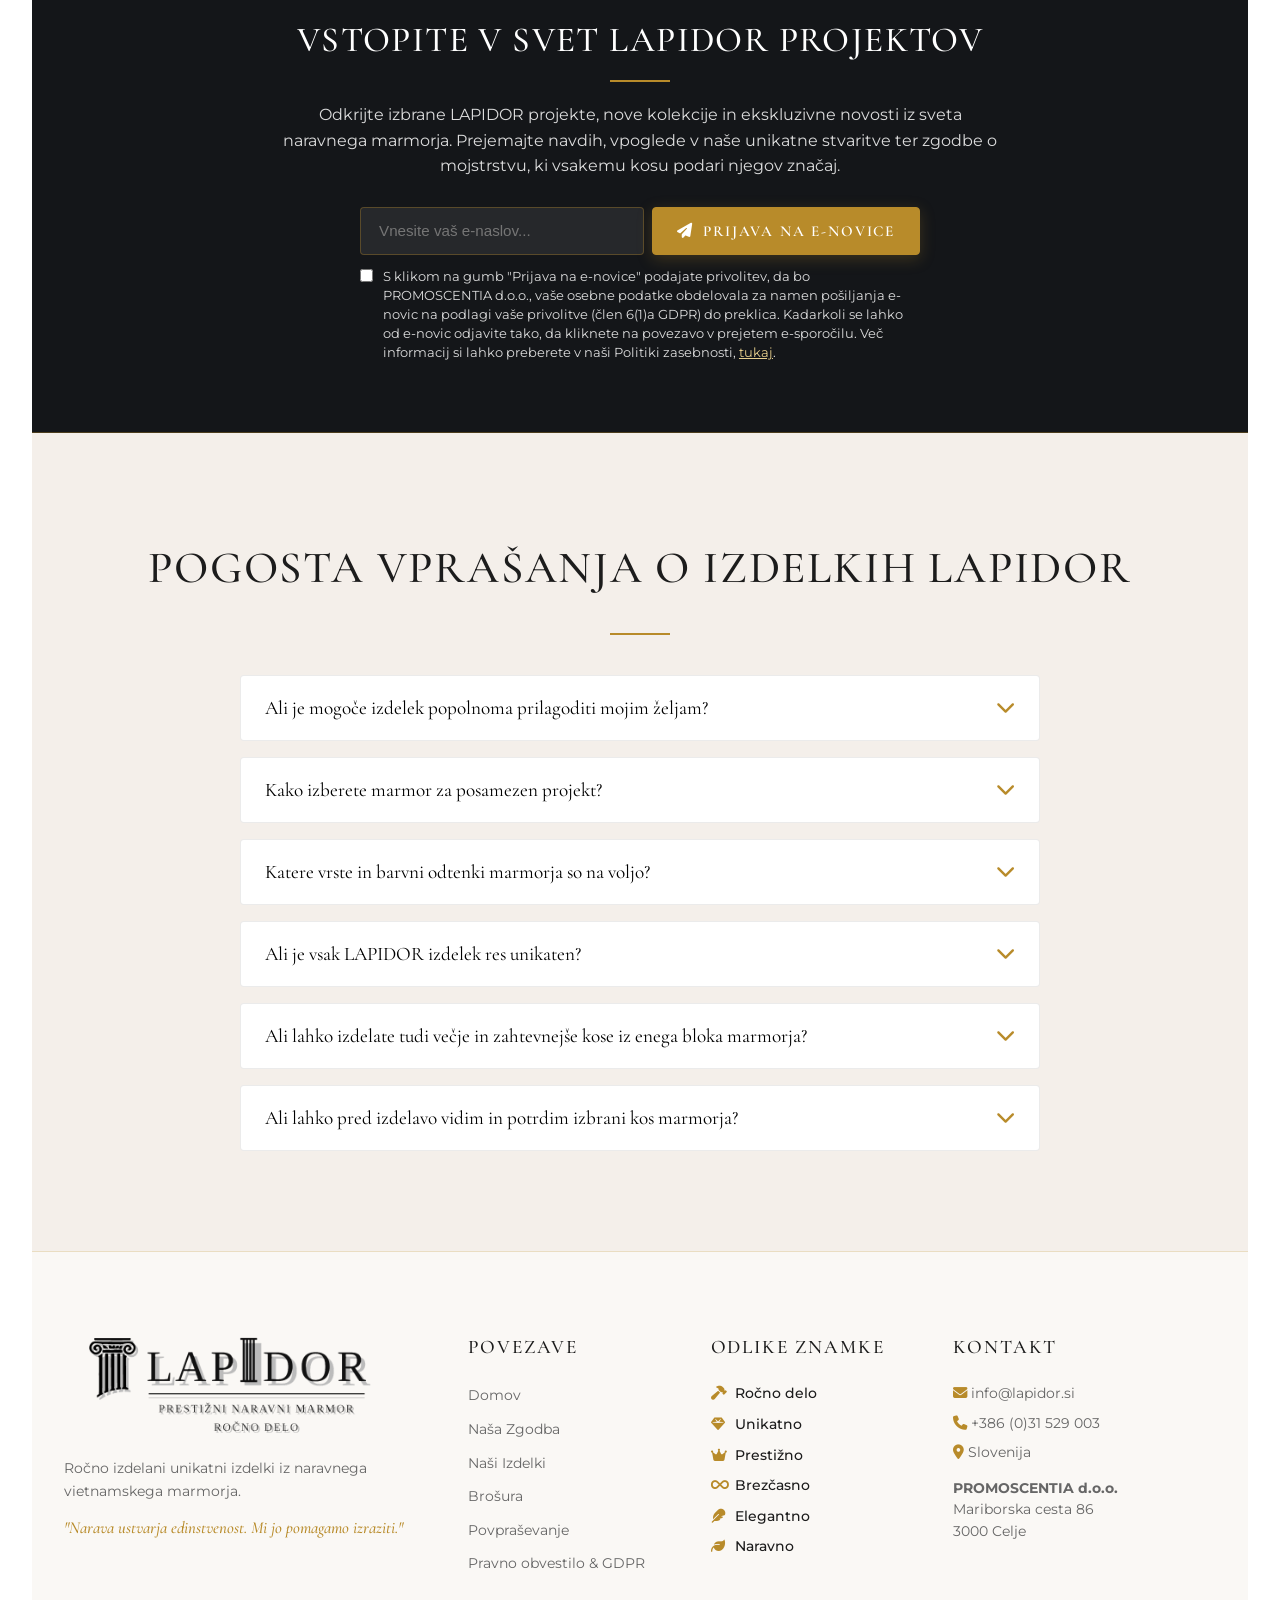
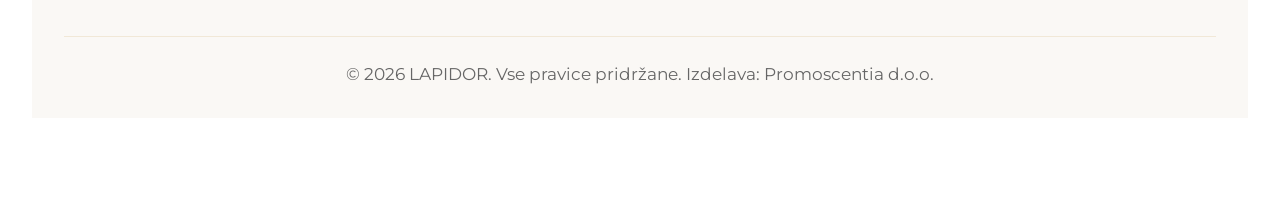
==== commit 5be9f3b4: "Force cache refresh for main.js?v=1.2" ====
--- a/index.html
+++ b/index.html
@@ -1877,7 +1877,7 @@
  </div>
 
  <!-- JS Engine -->
- <script src="main.js"></script>
+ <script src="main.js?v=1.2"></script>
 </body>
 </html>
 
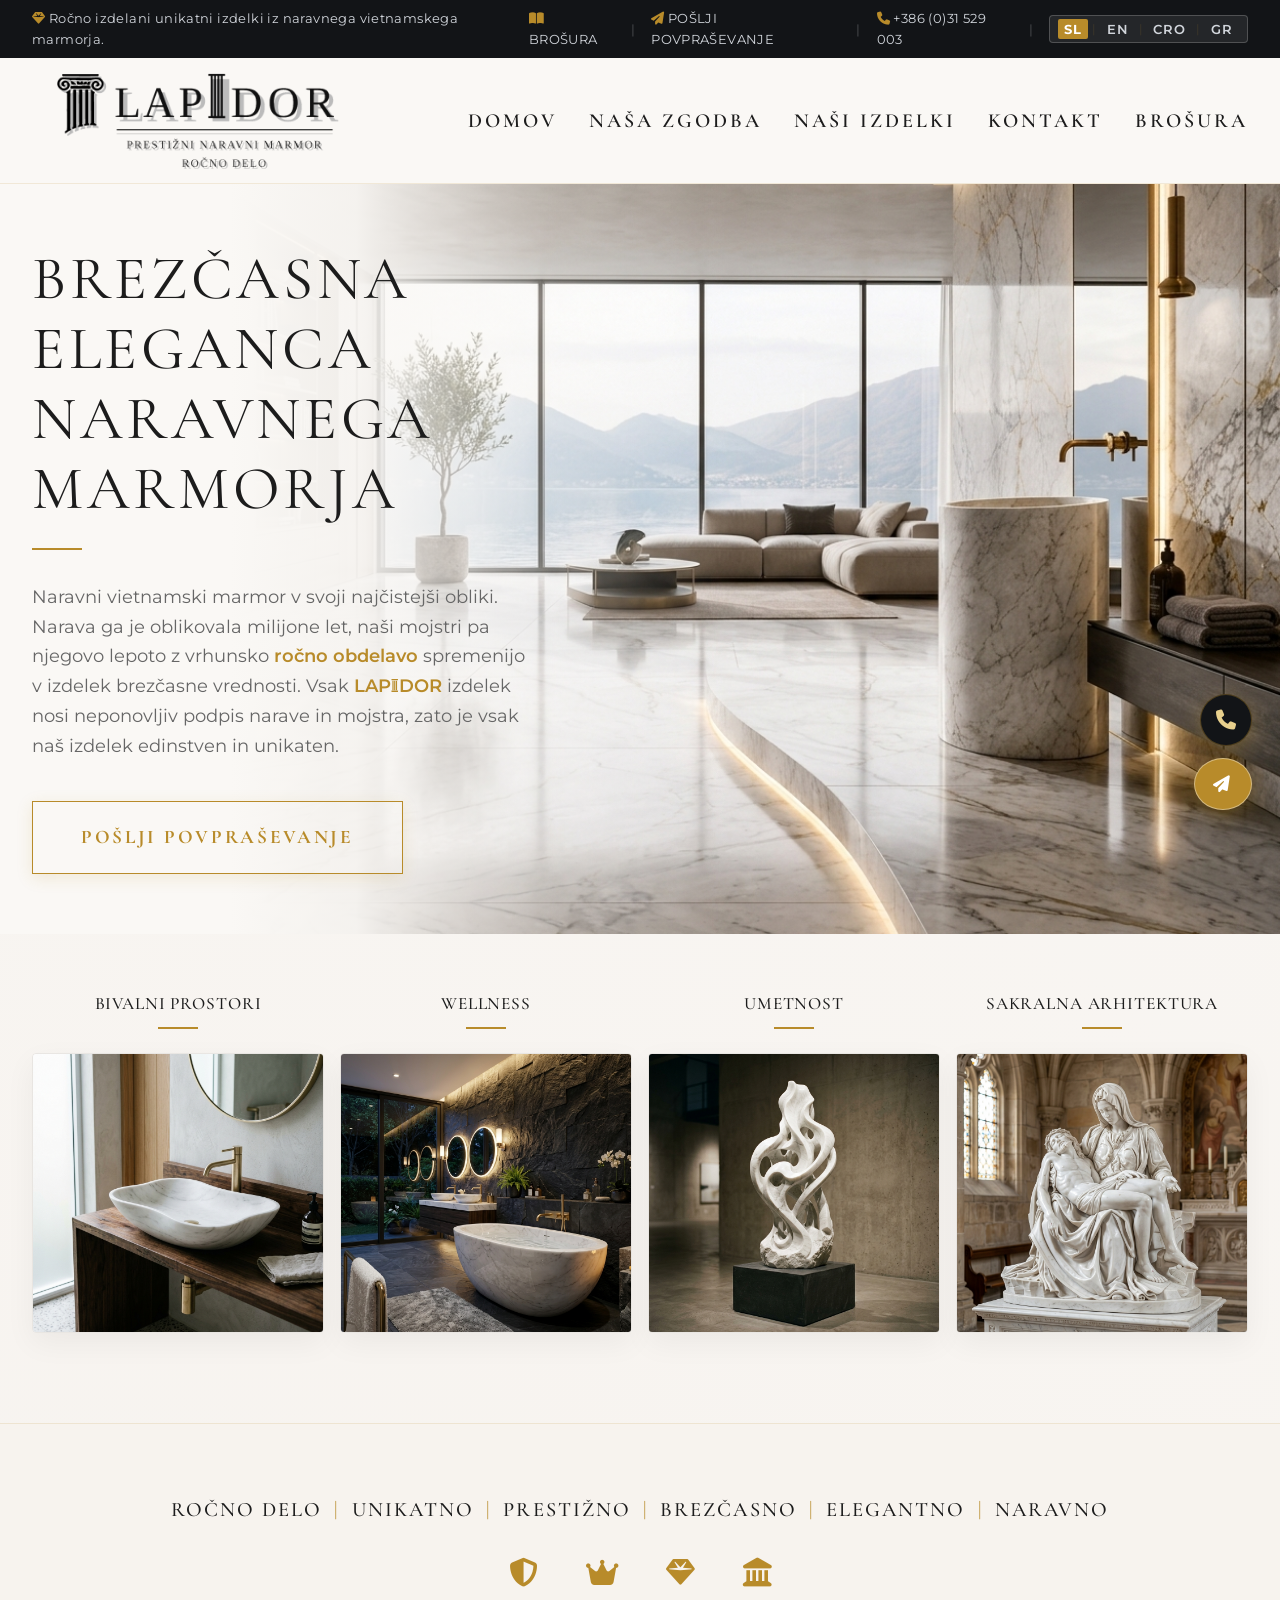
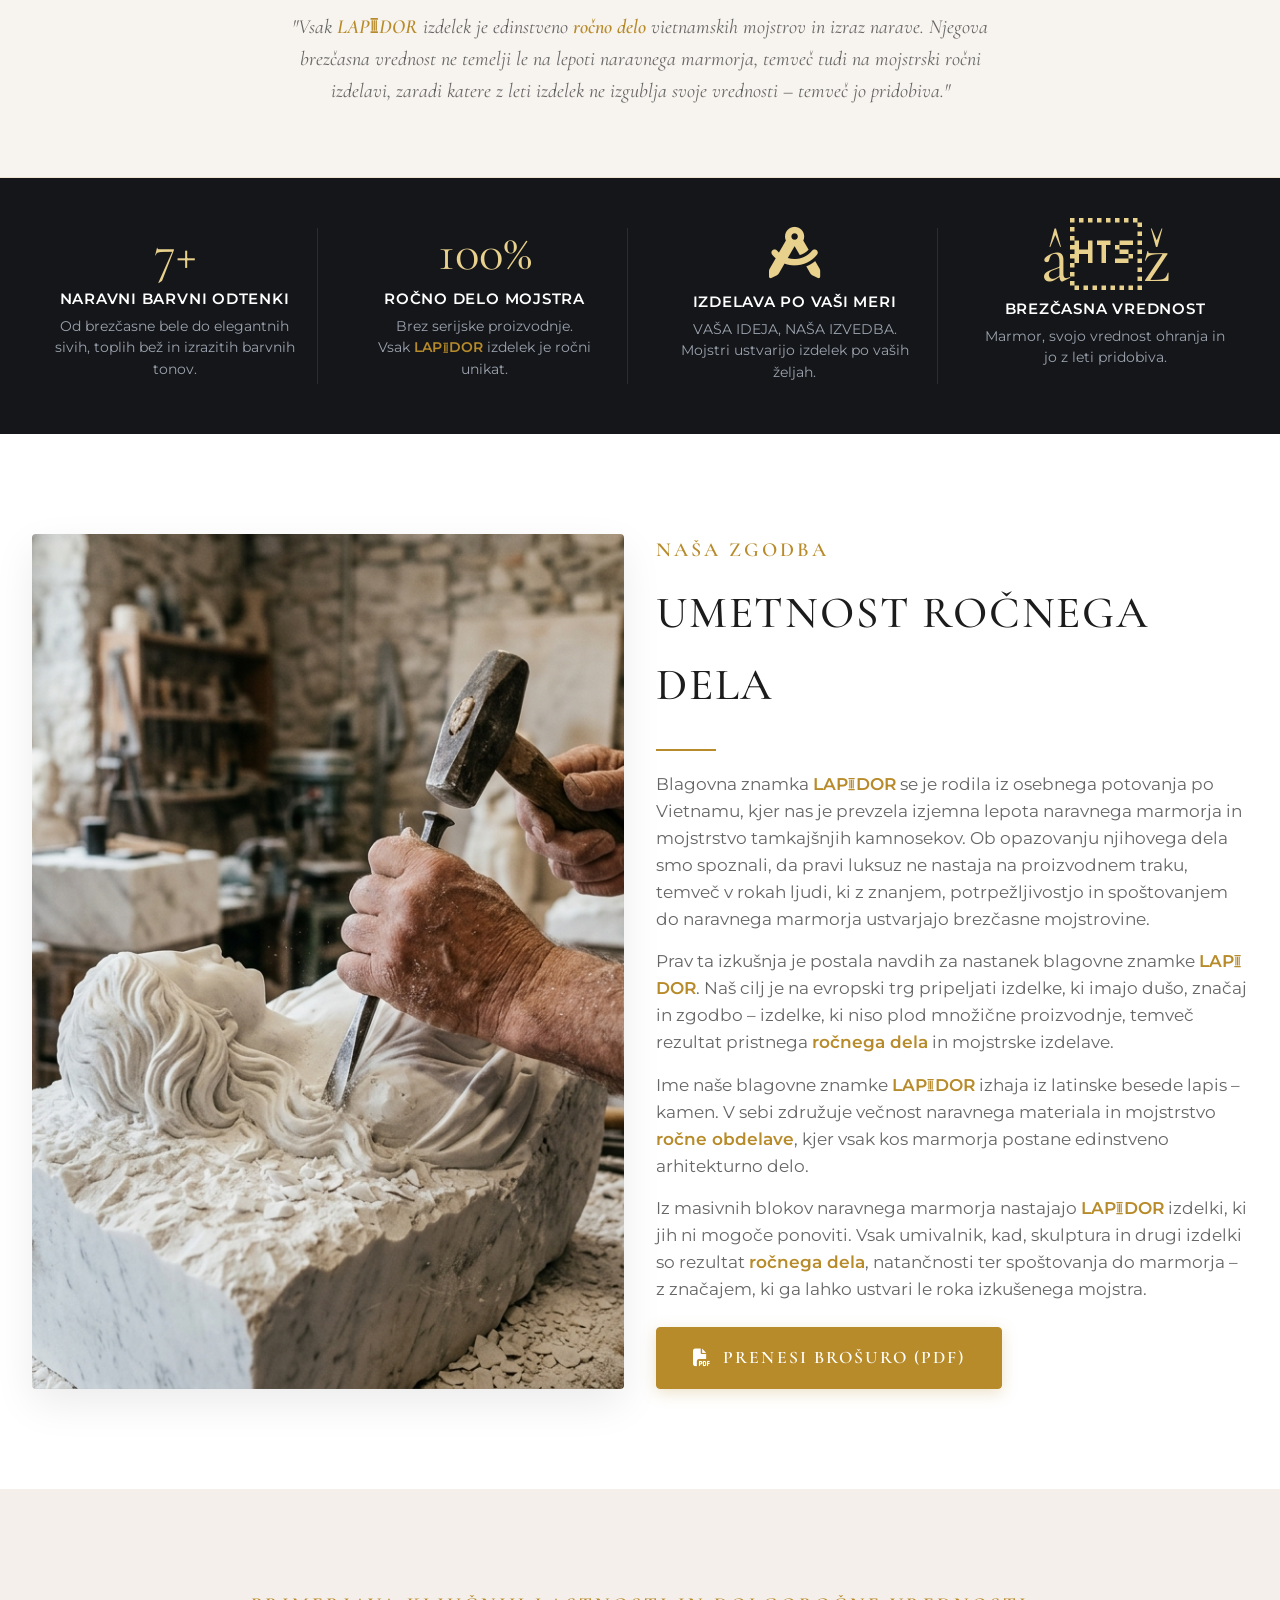
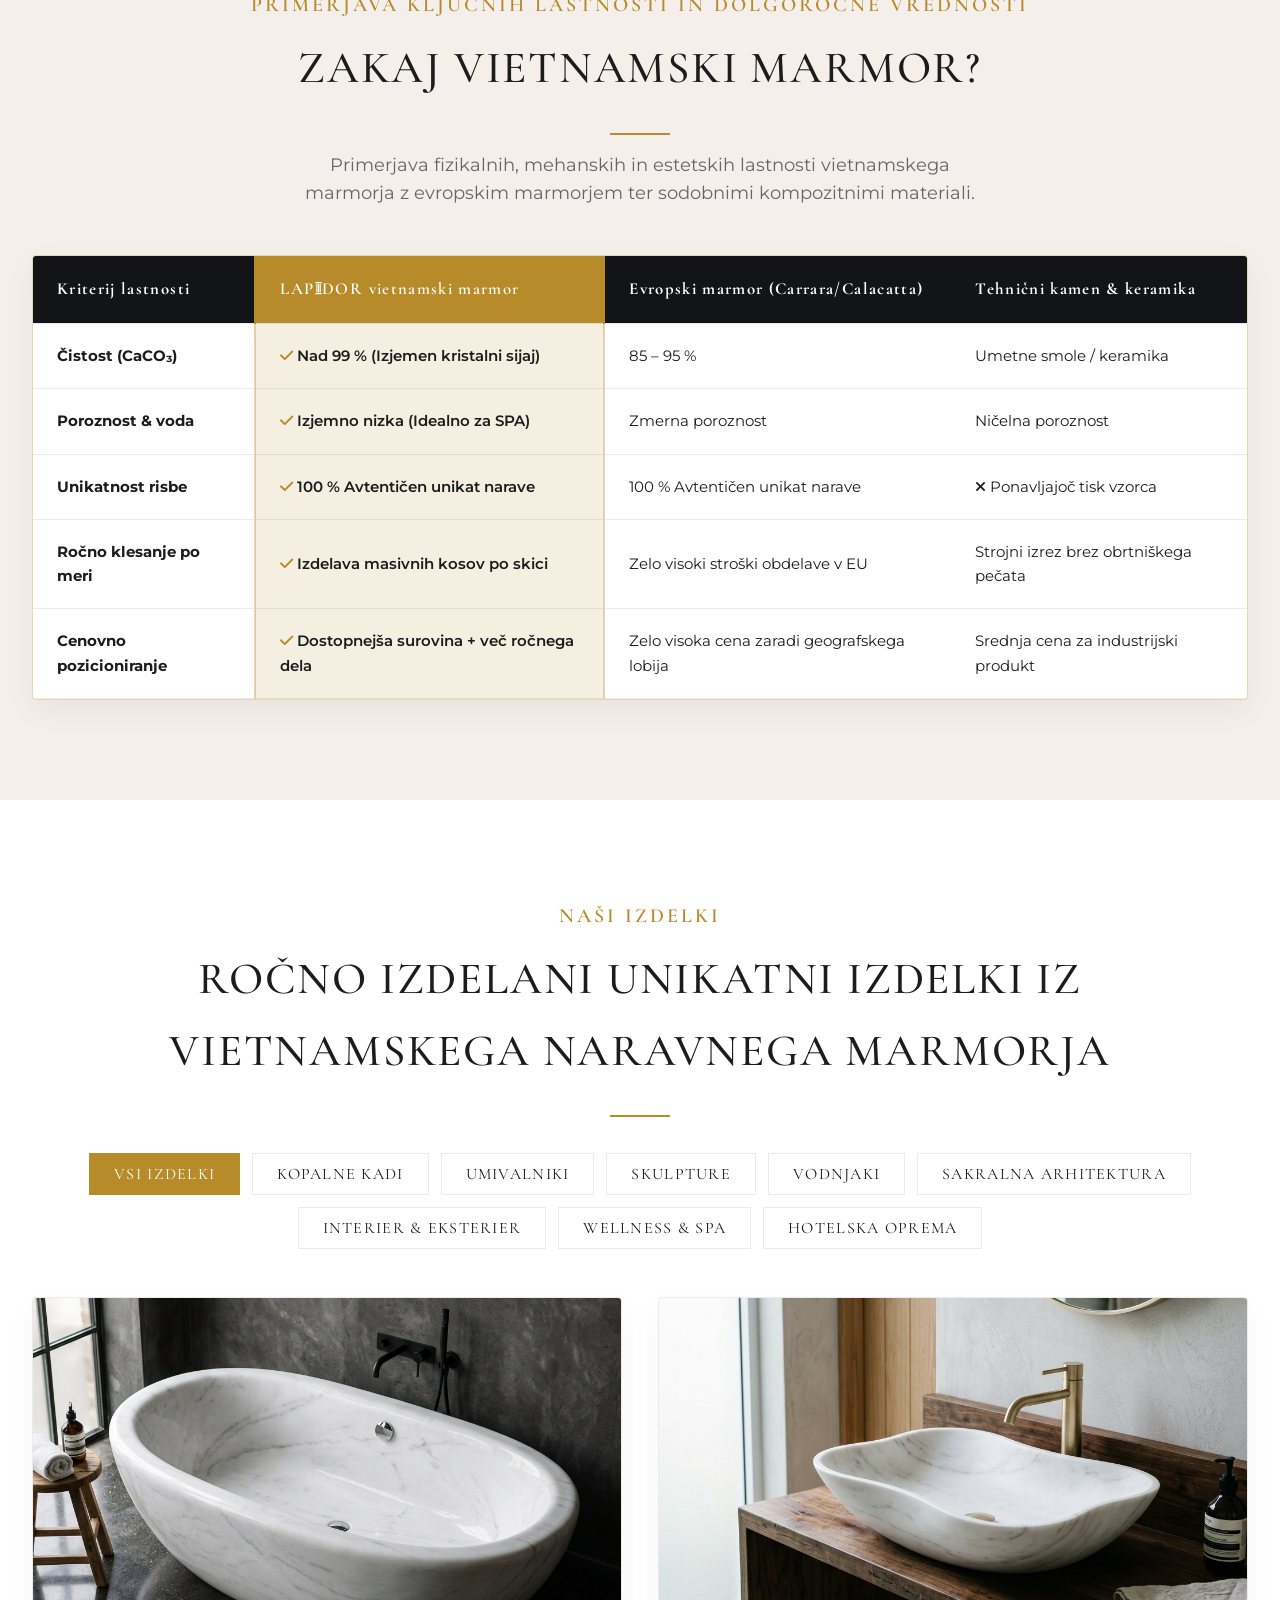
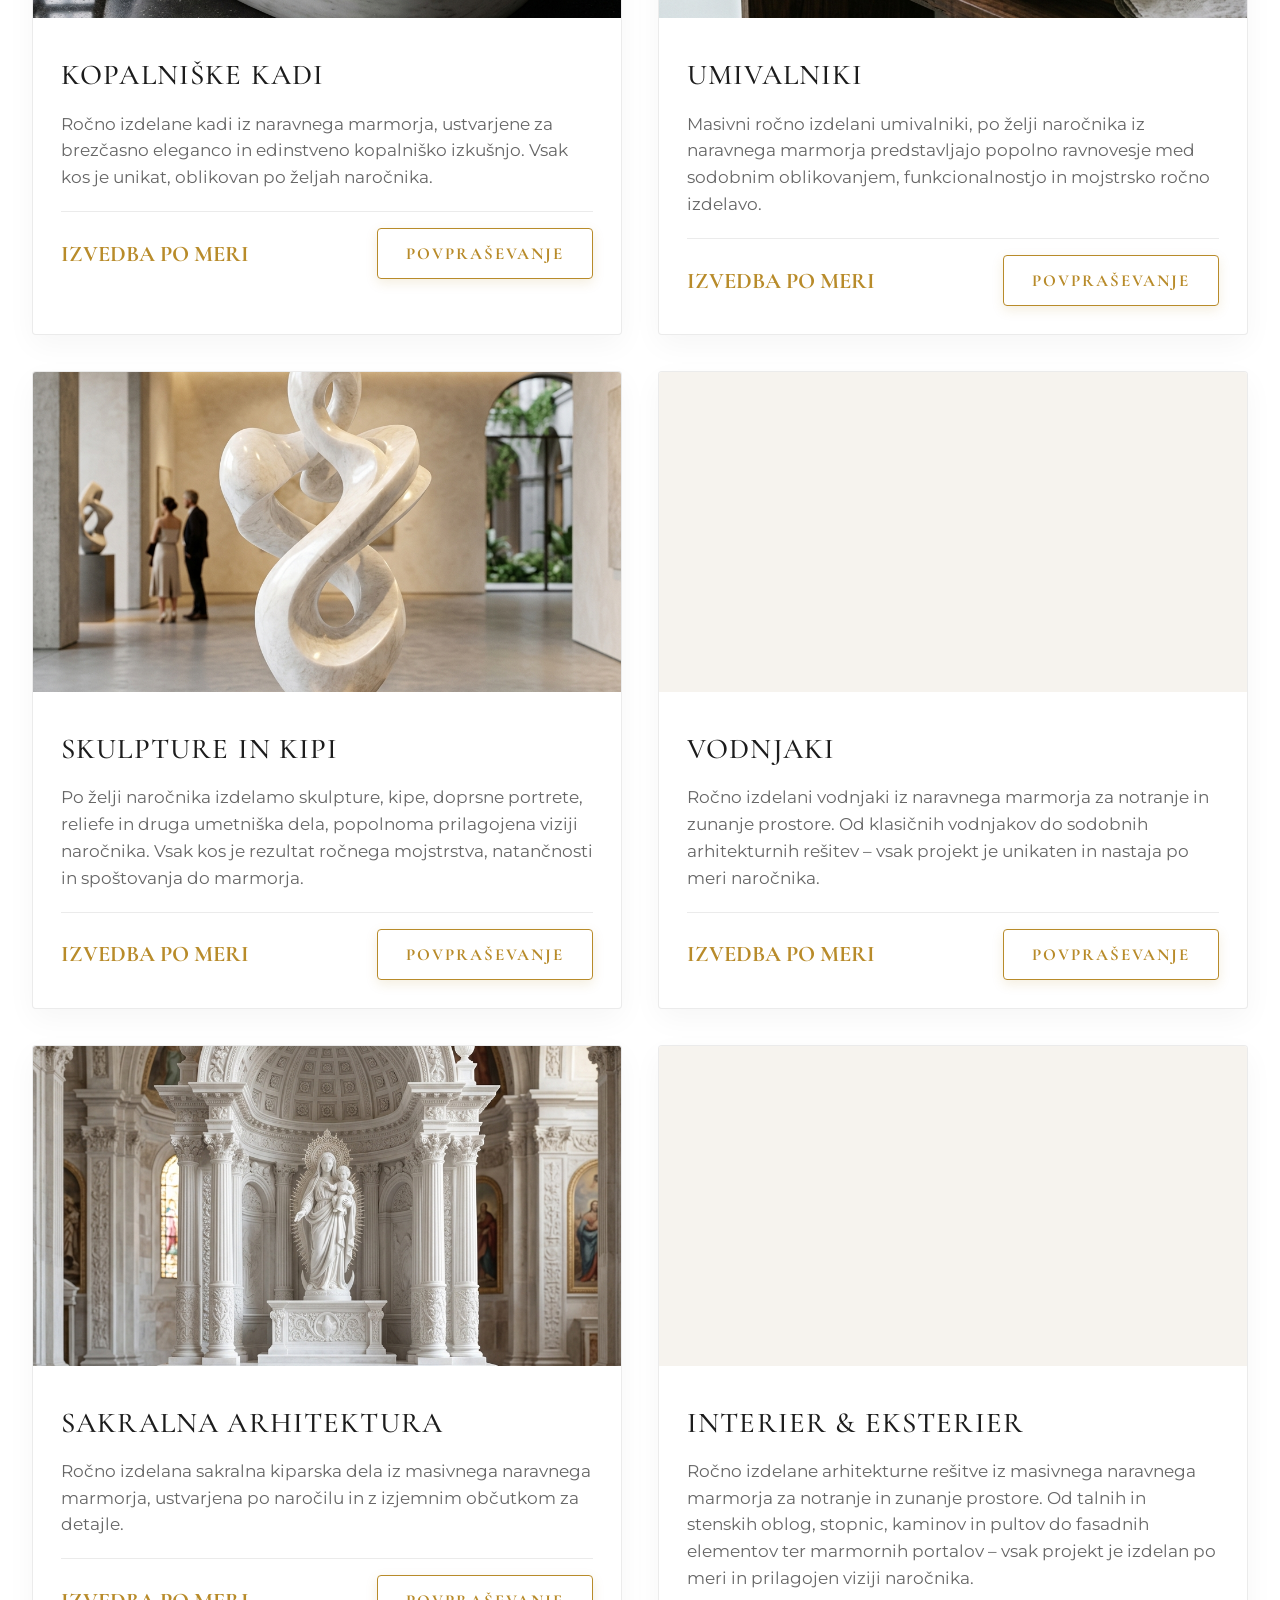
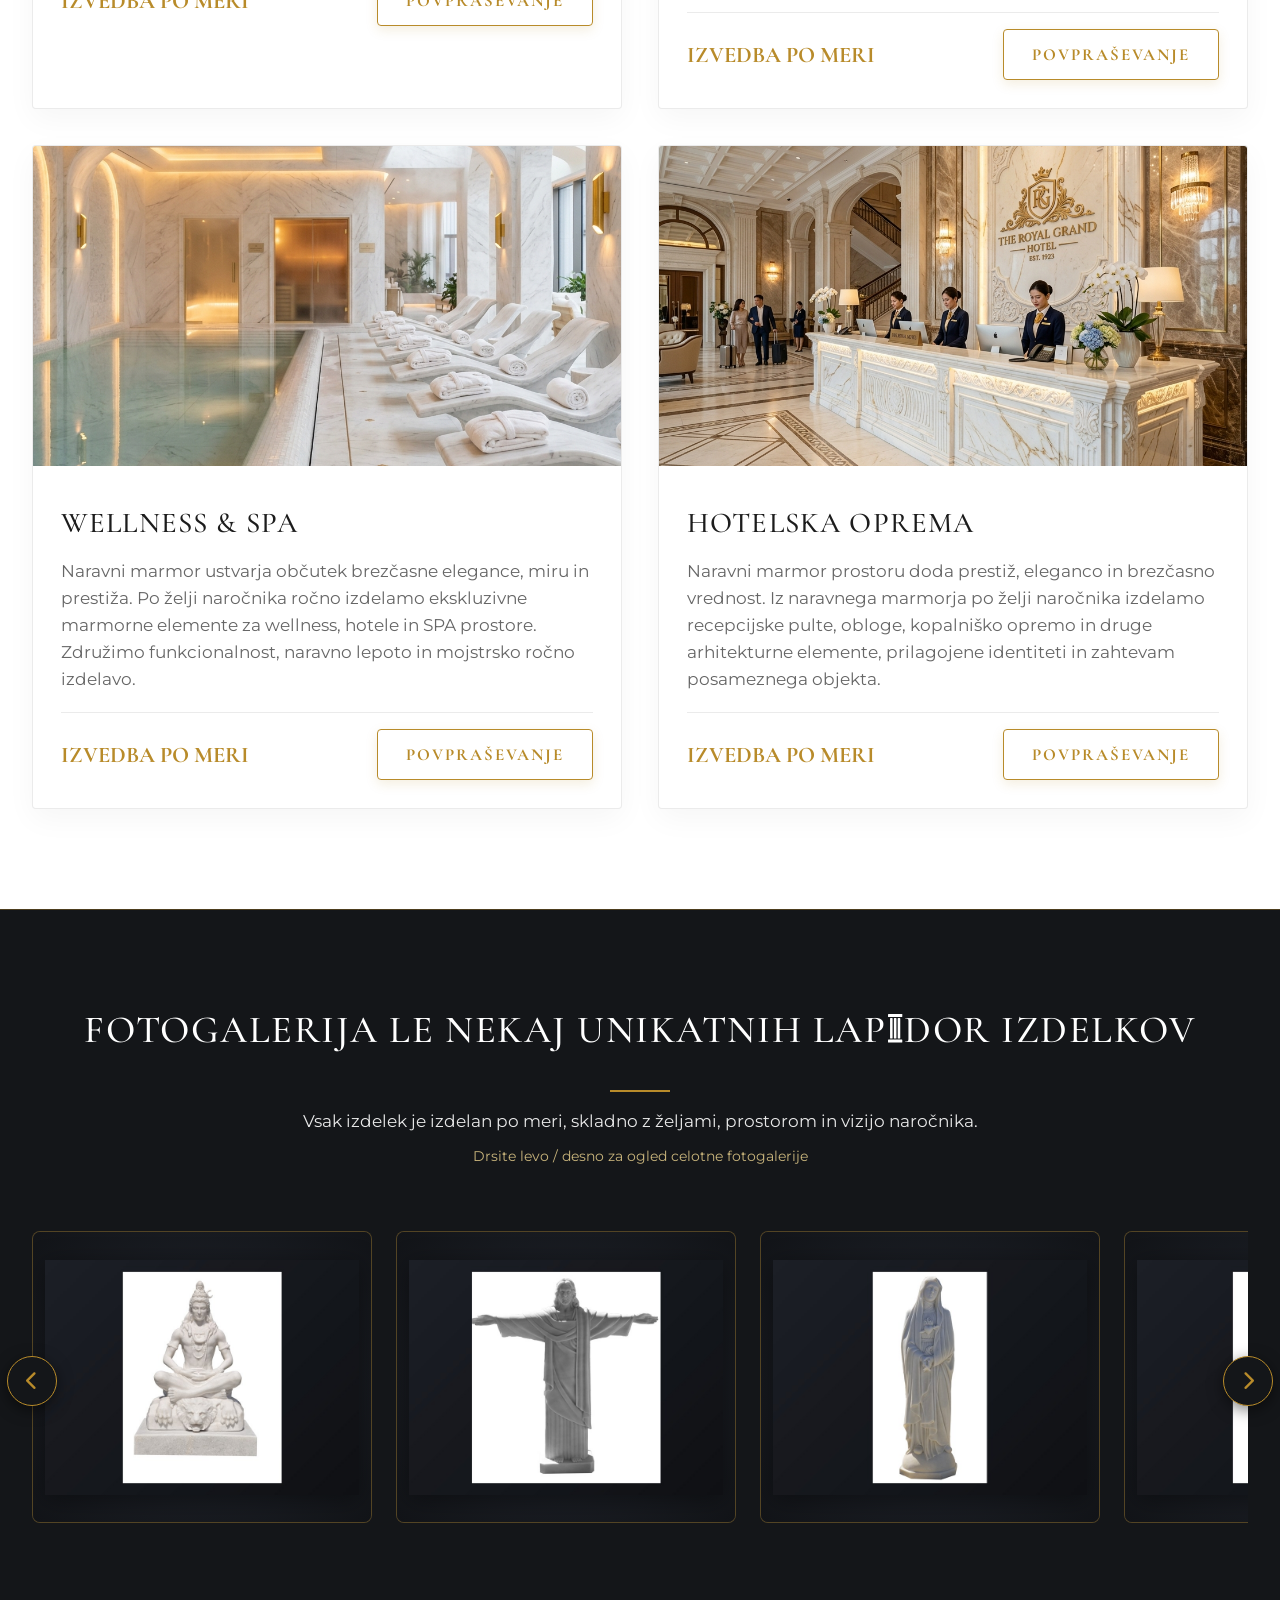
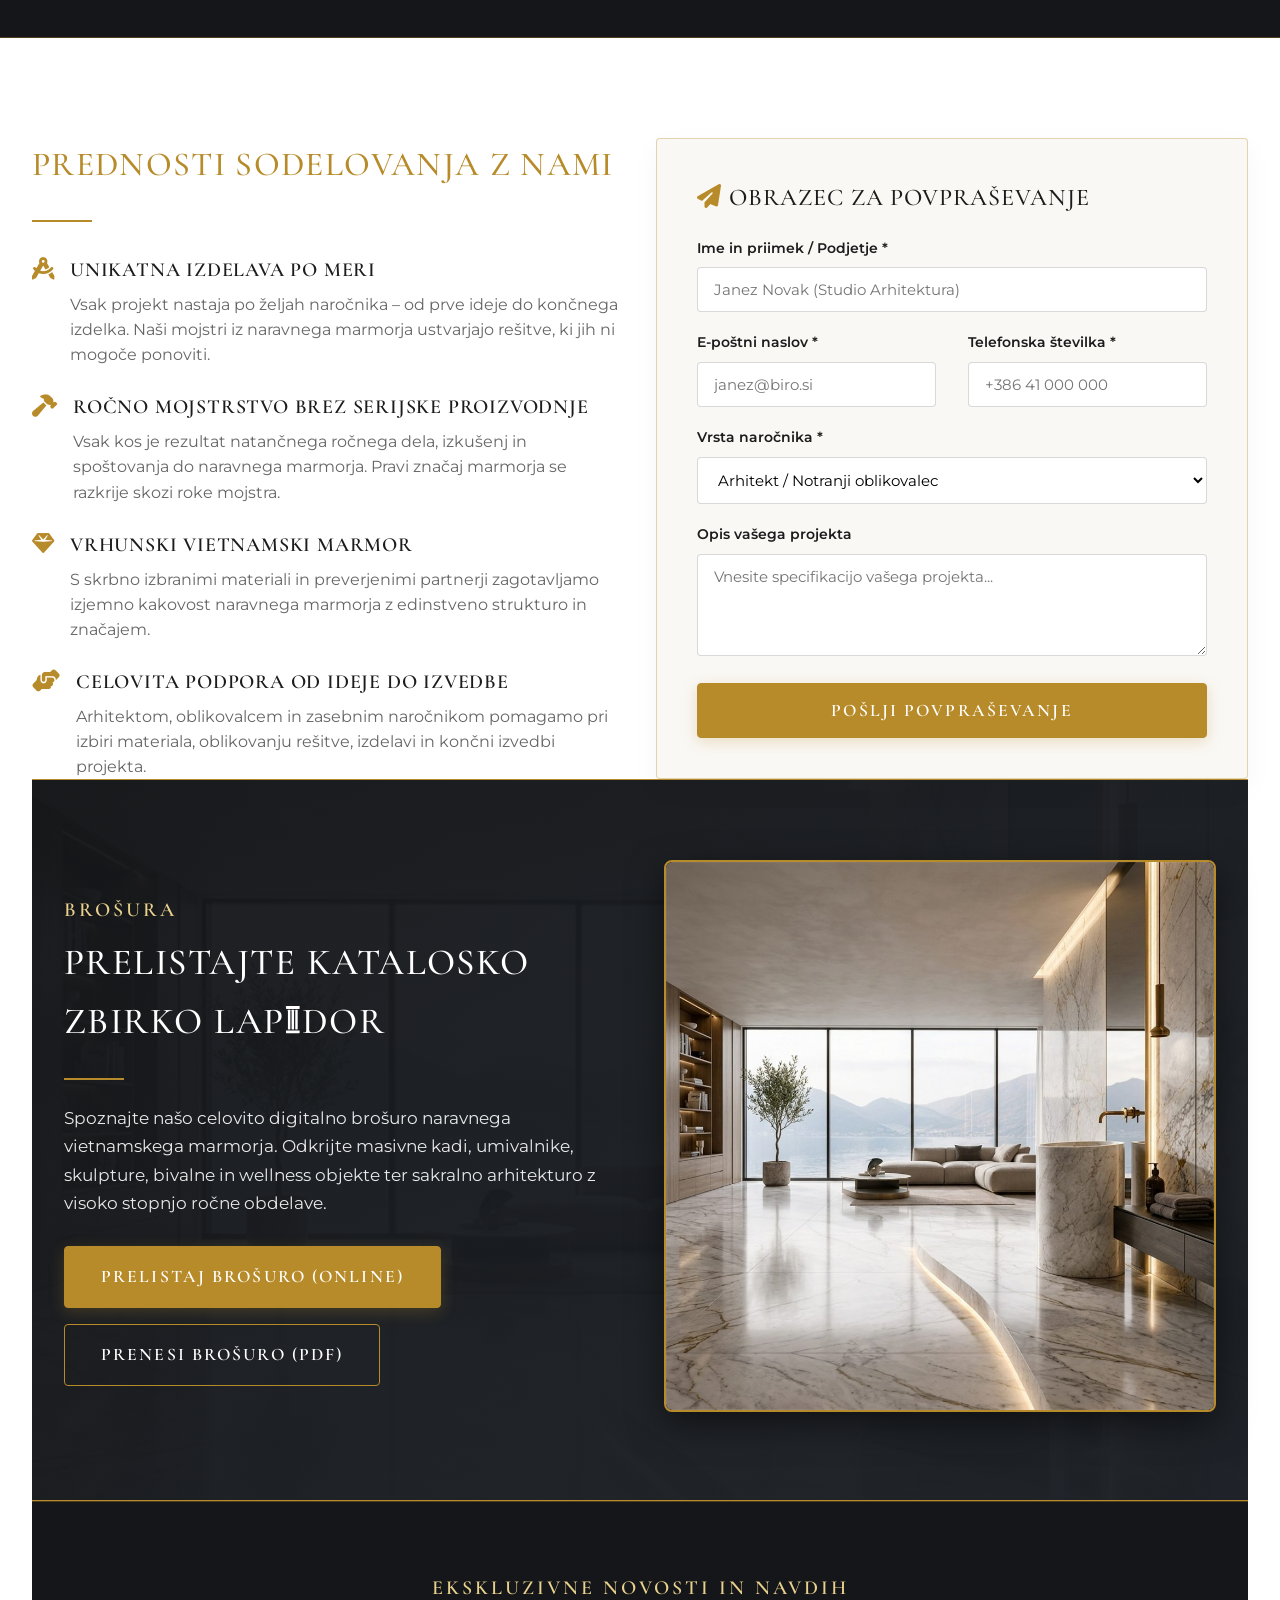
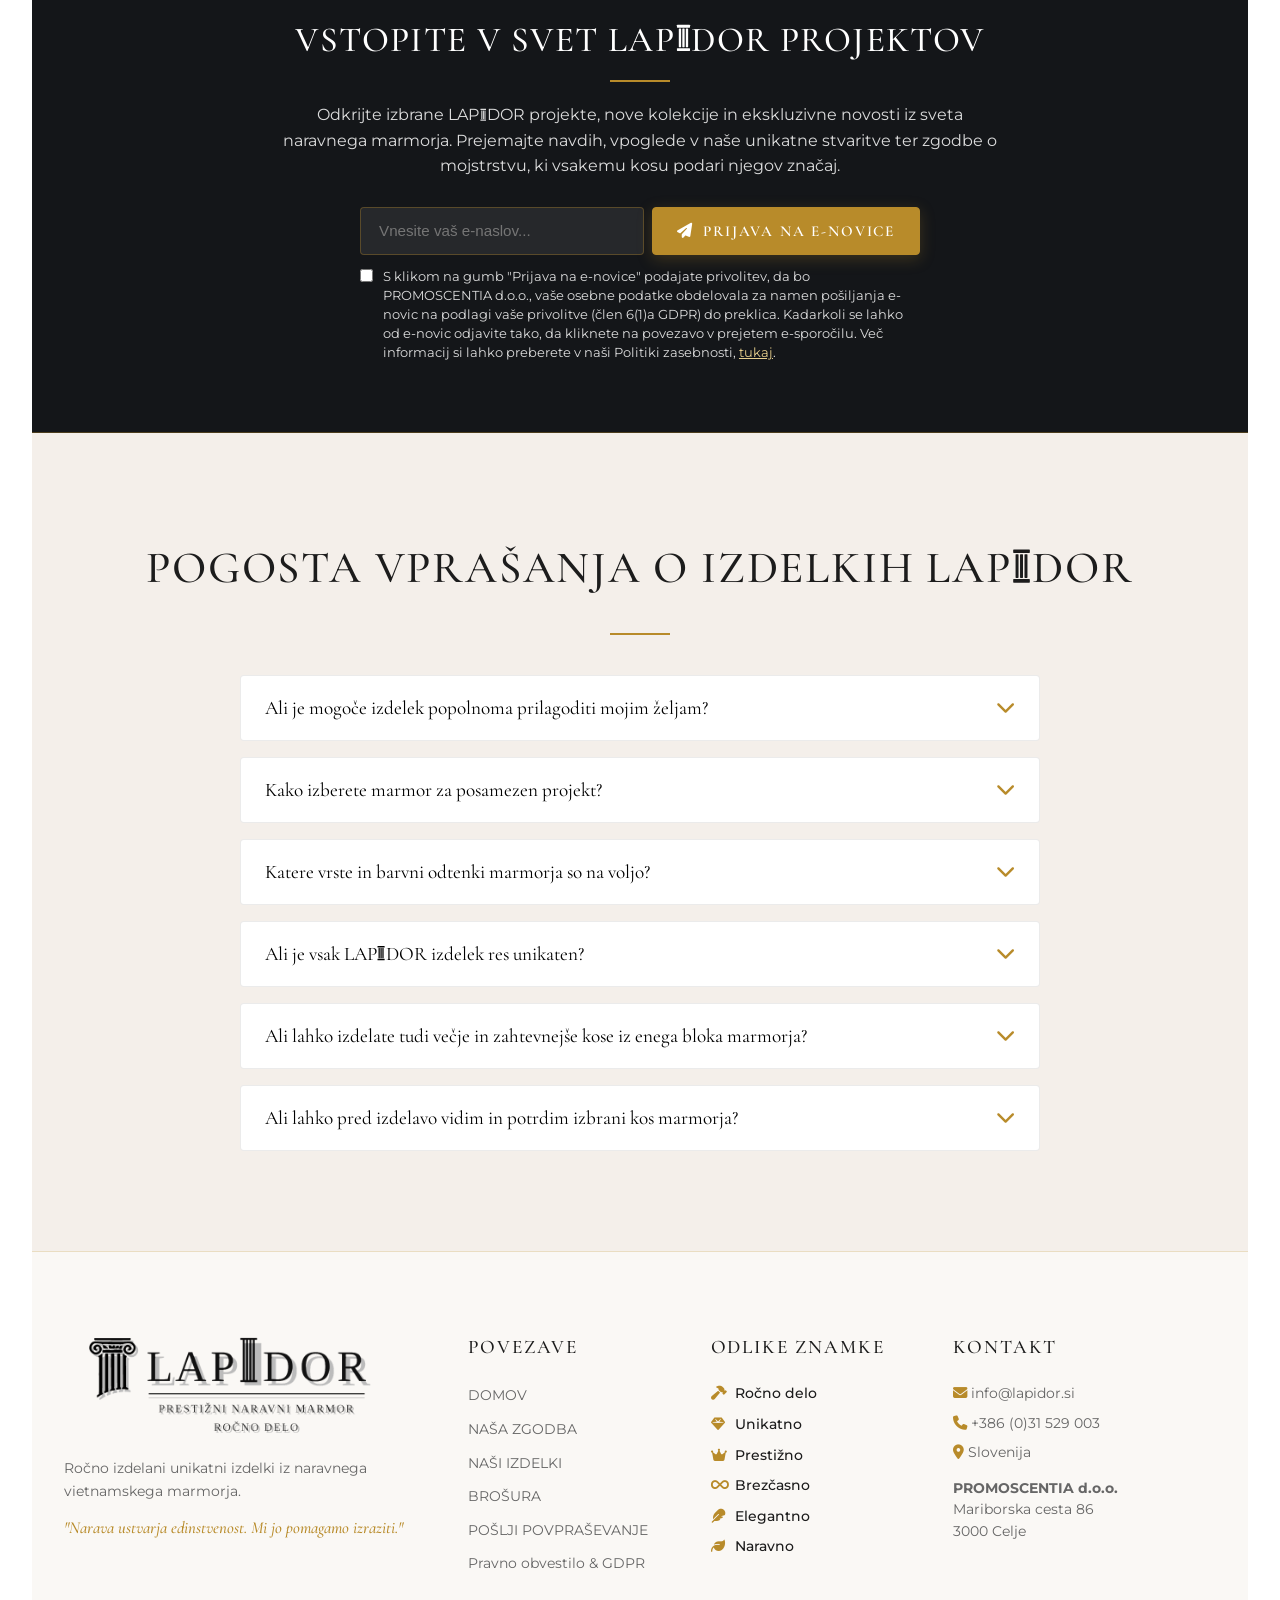
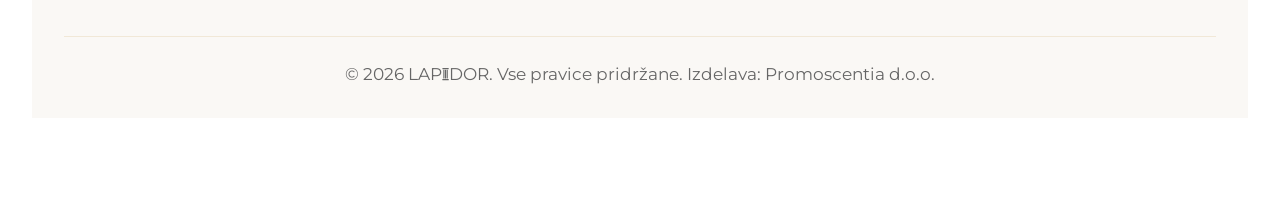
==== commit 40d7b117: "Fix JS syntax error in main.js and bump script version to v1.3" ====
--- a/index.html
+++ b/index.html
@@ -1877,7 +1877,7 @@
  </div>
 
  <!-- JS Engine -->
- <script src="main.js?v=1.2"></script>
+ <script src="main.js?v=1.3"></script>
 </body>
 </html>
 
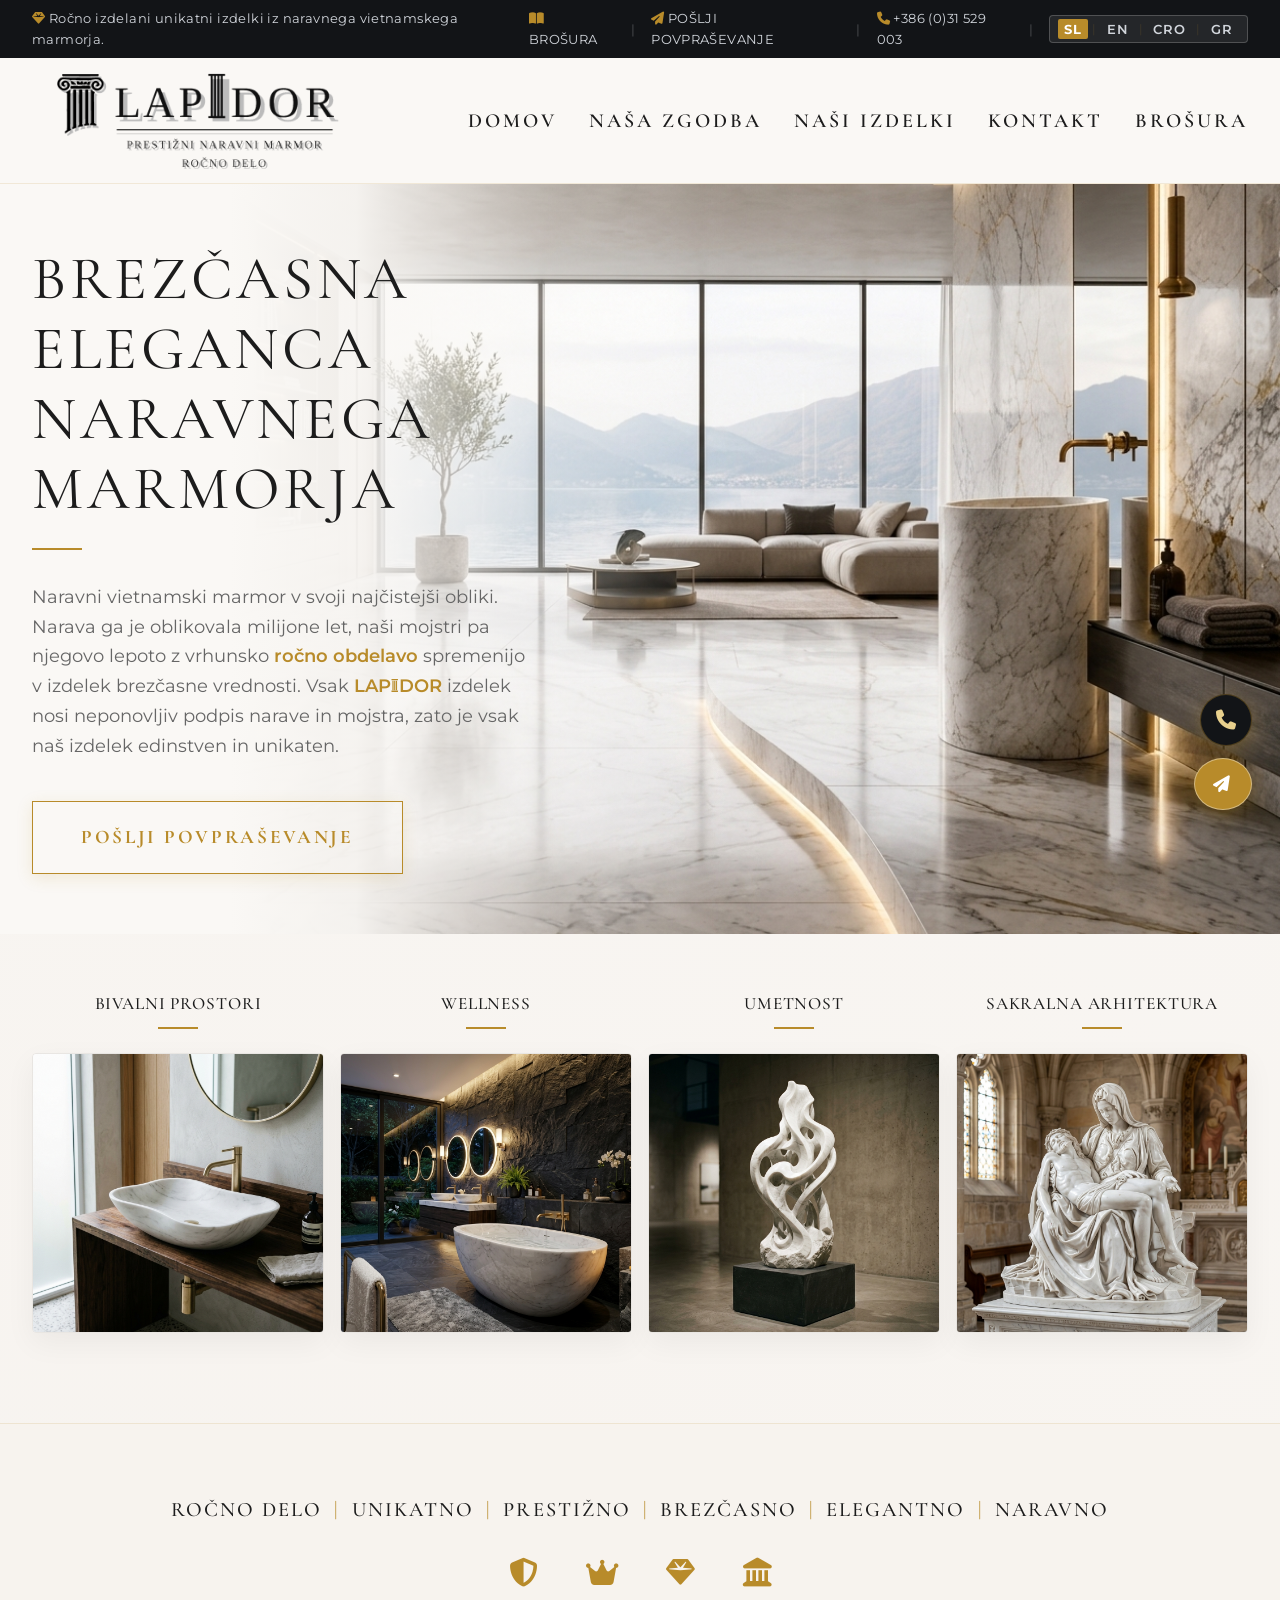
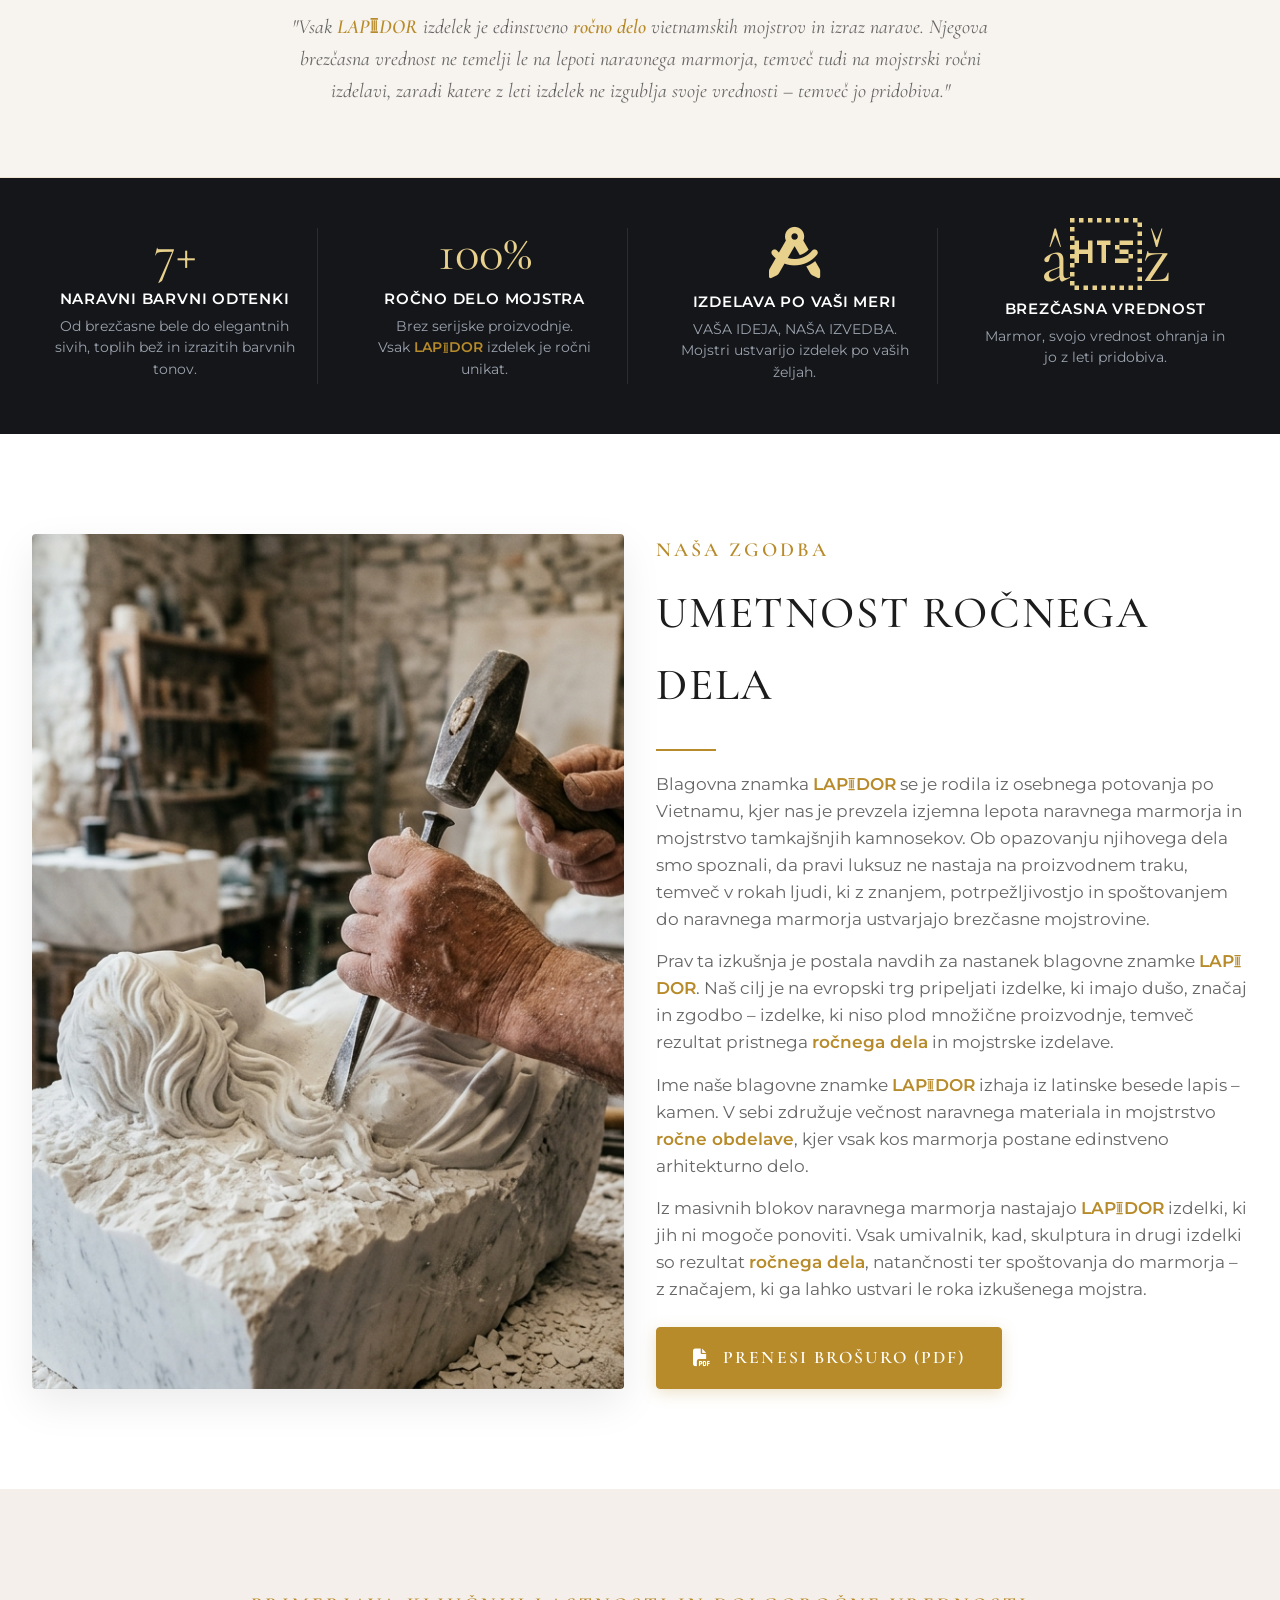
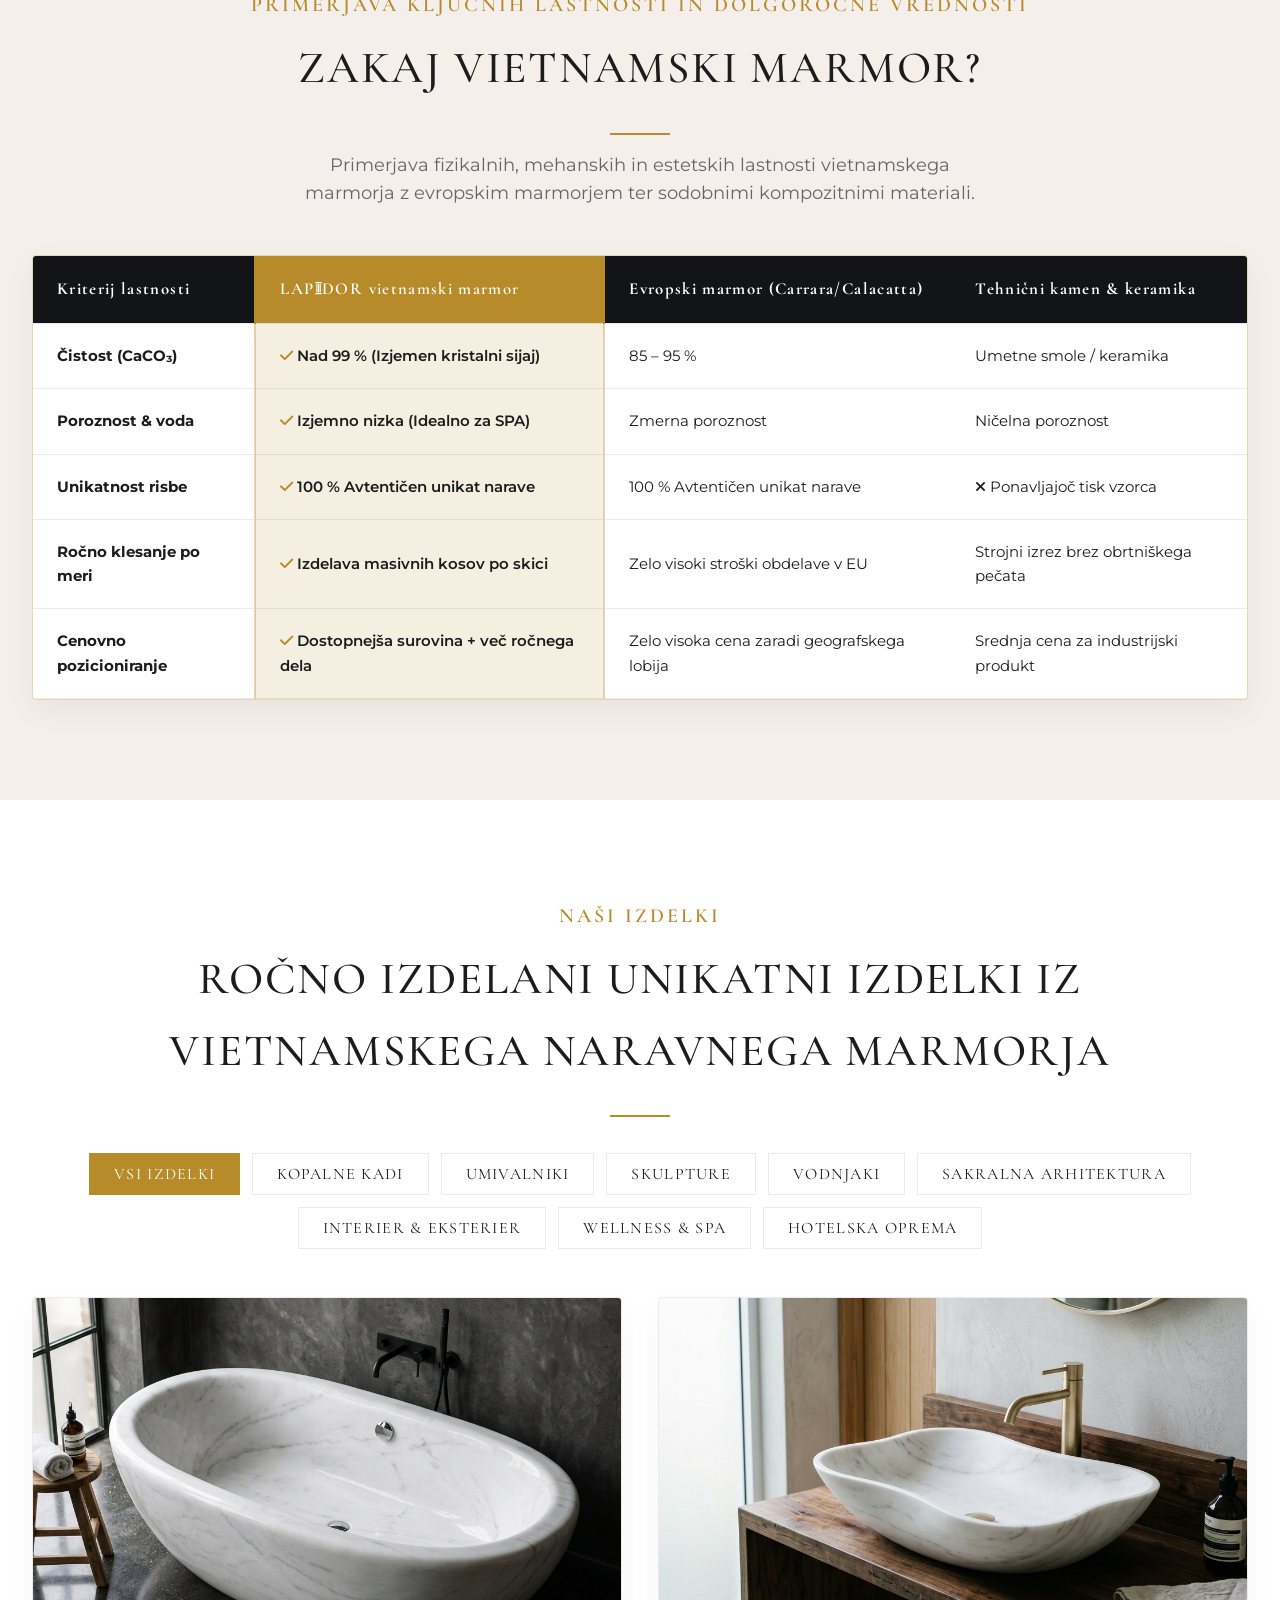
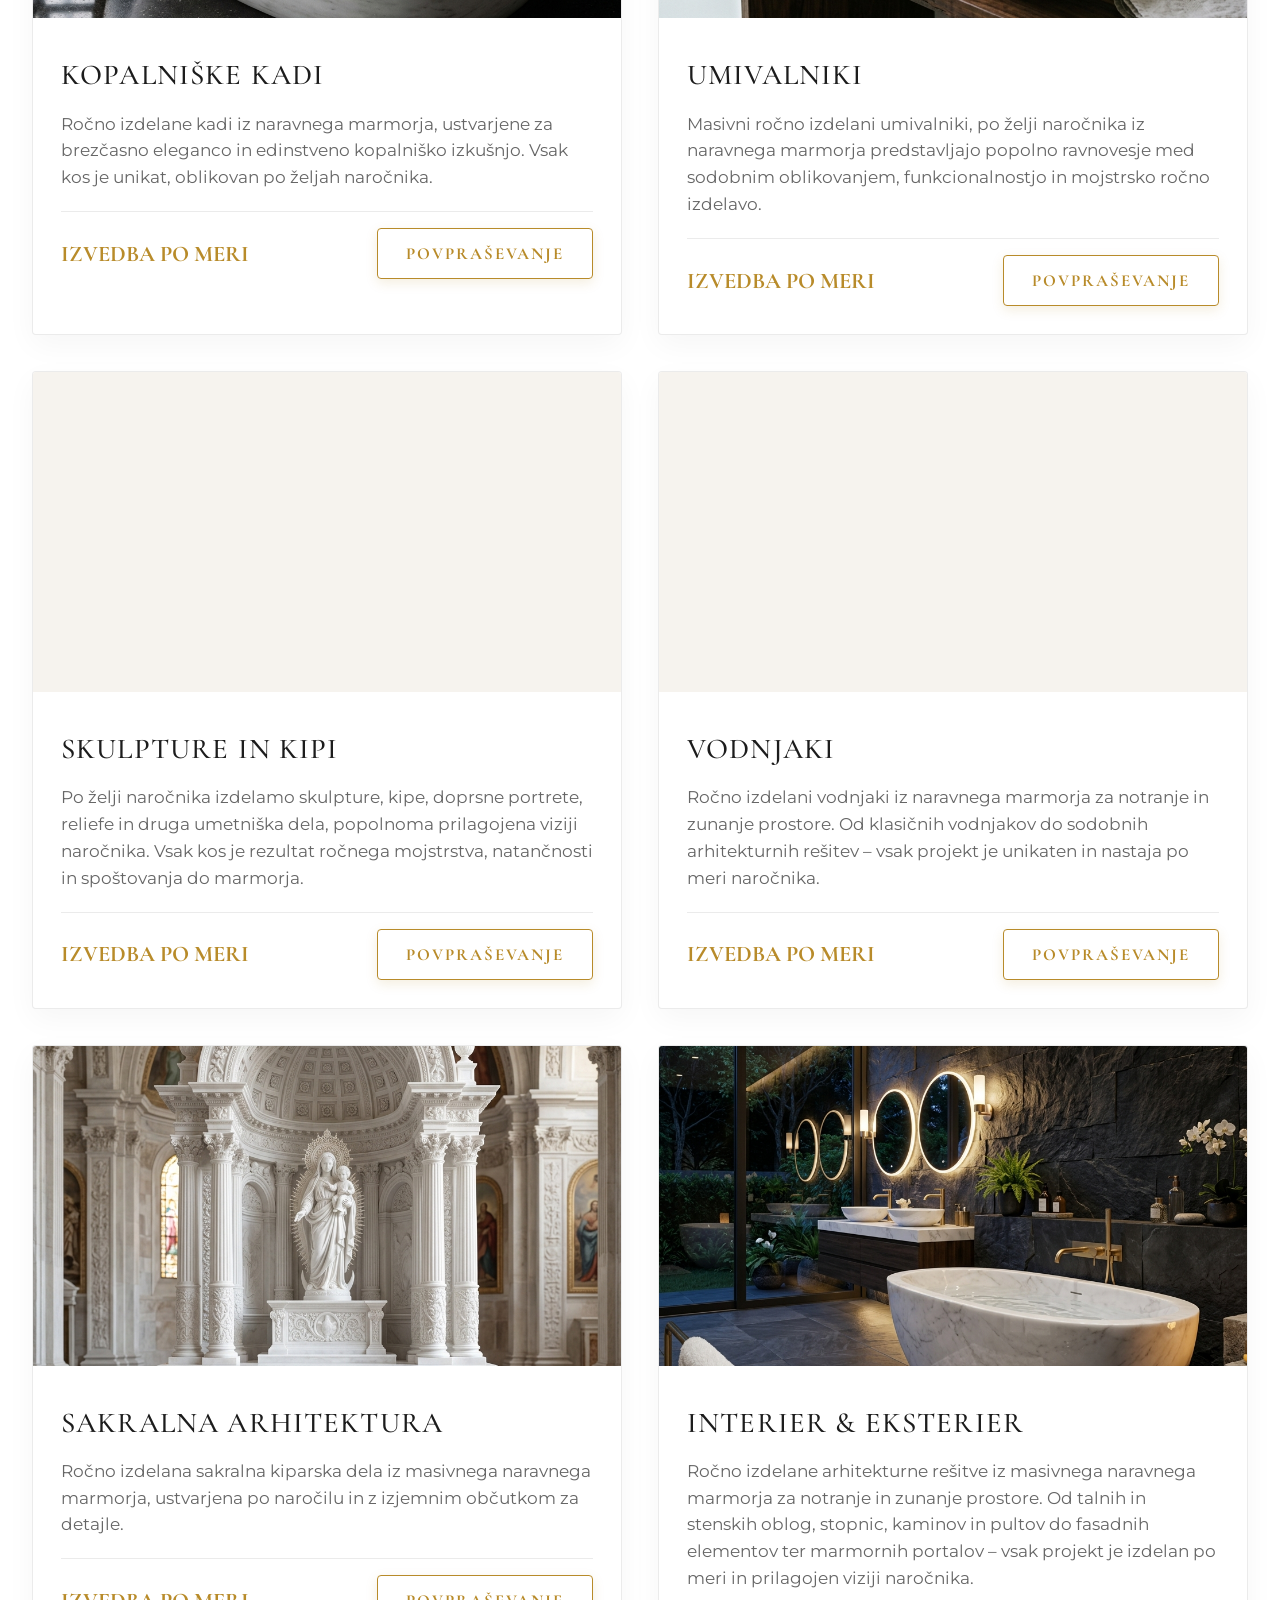
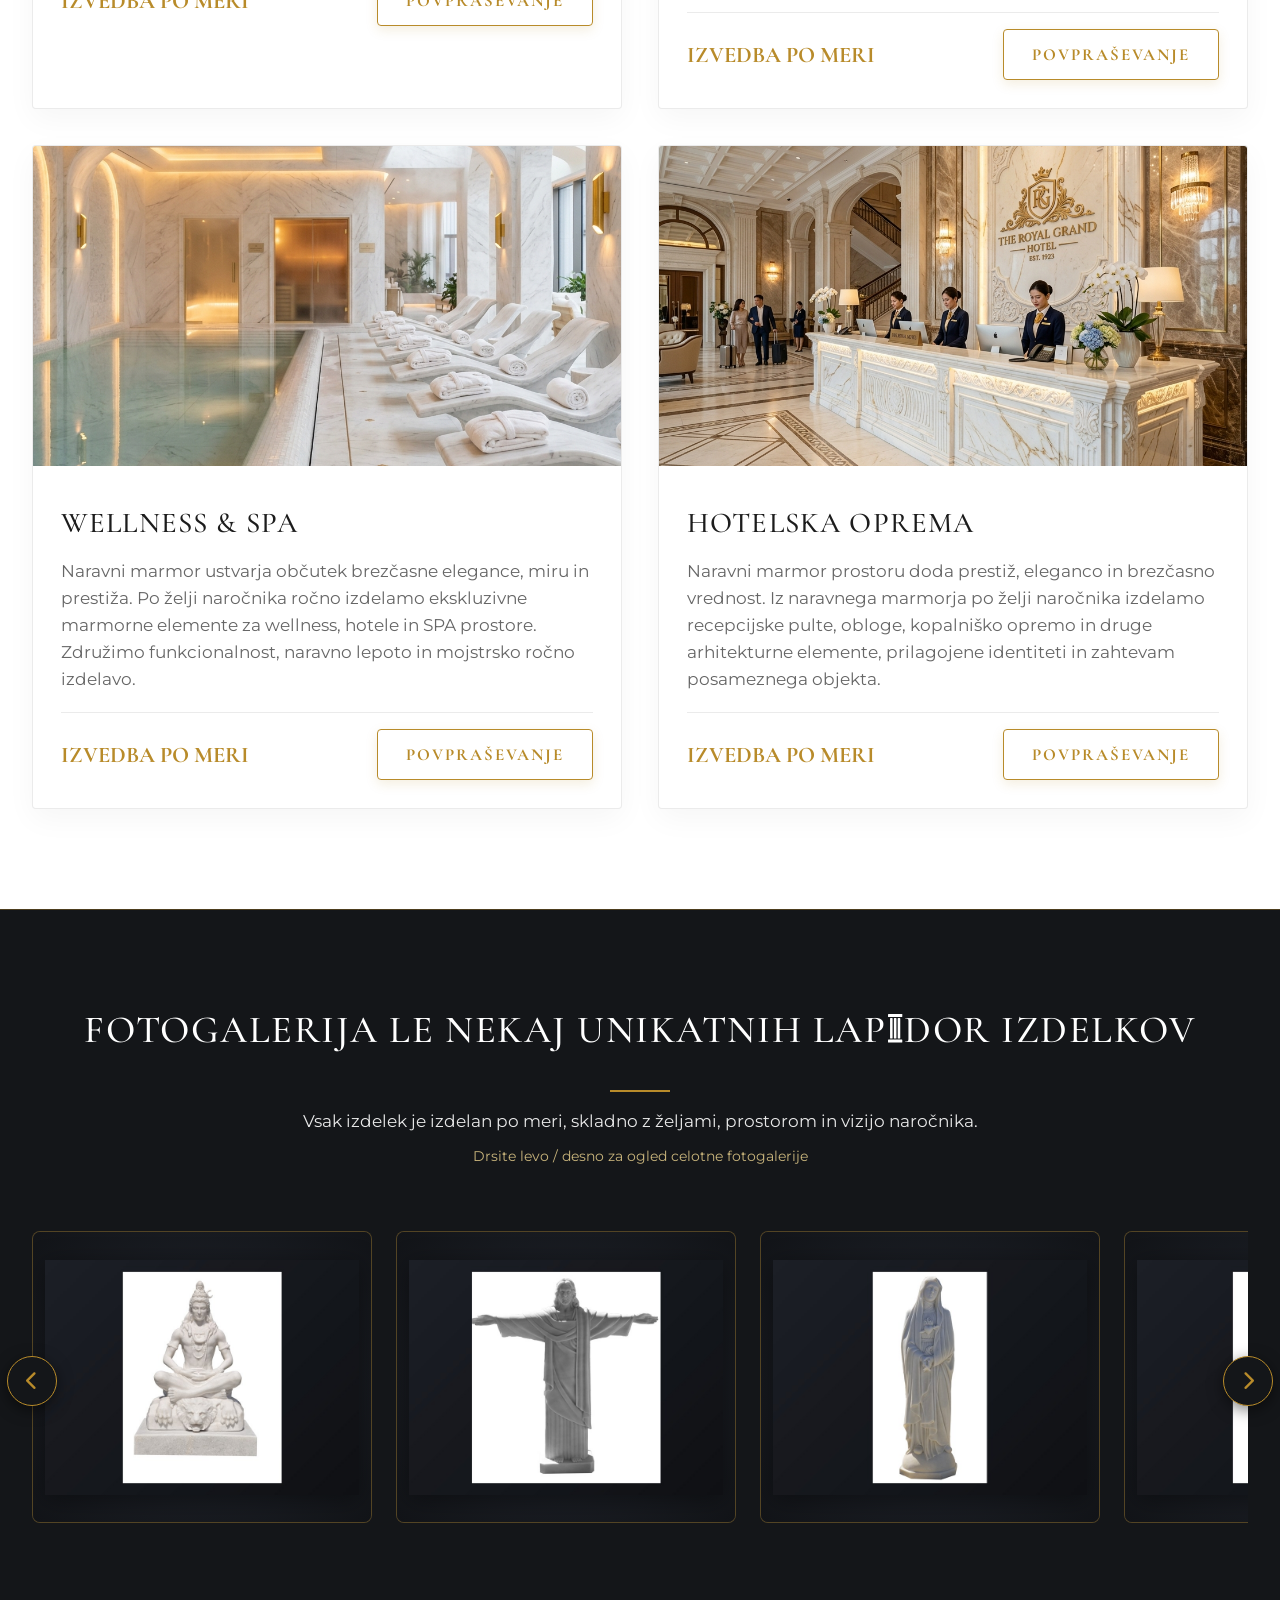
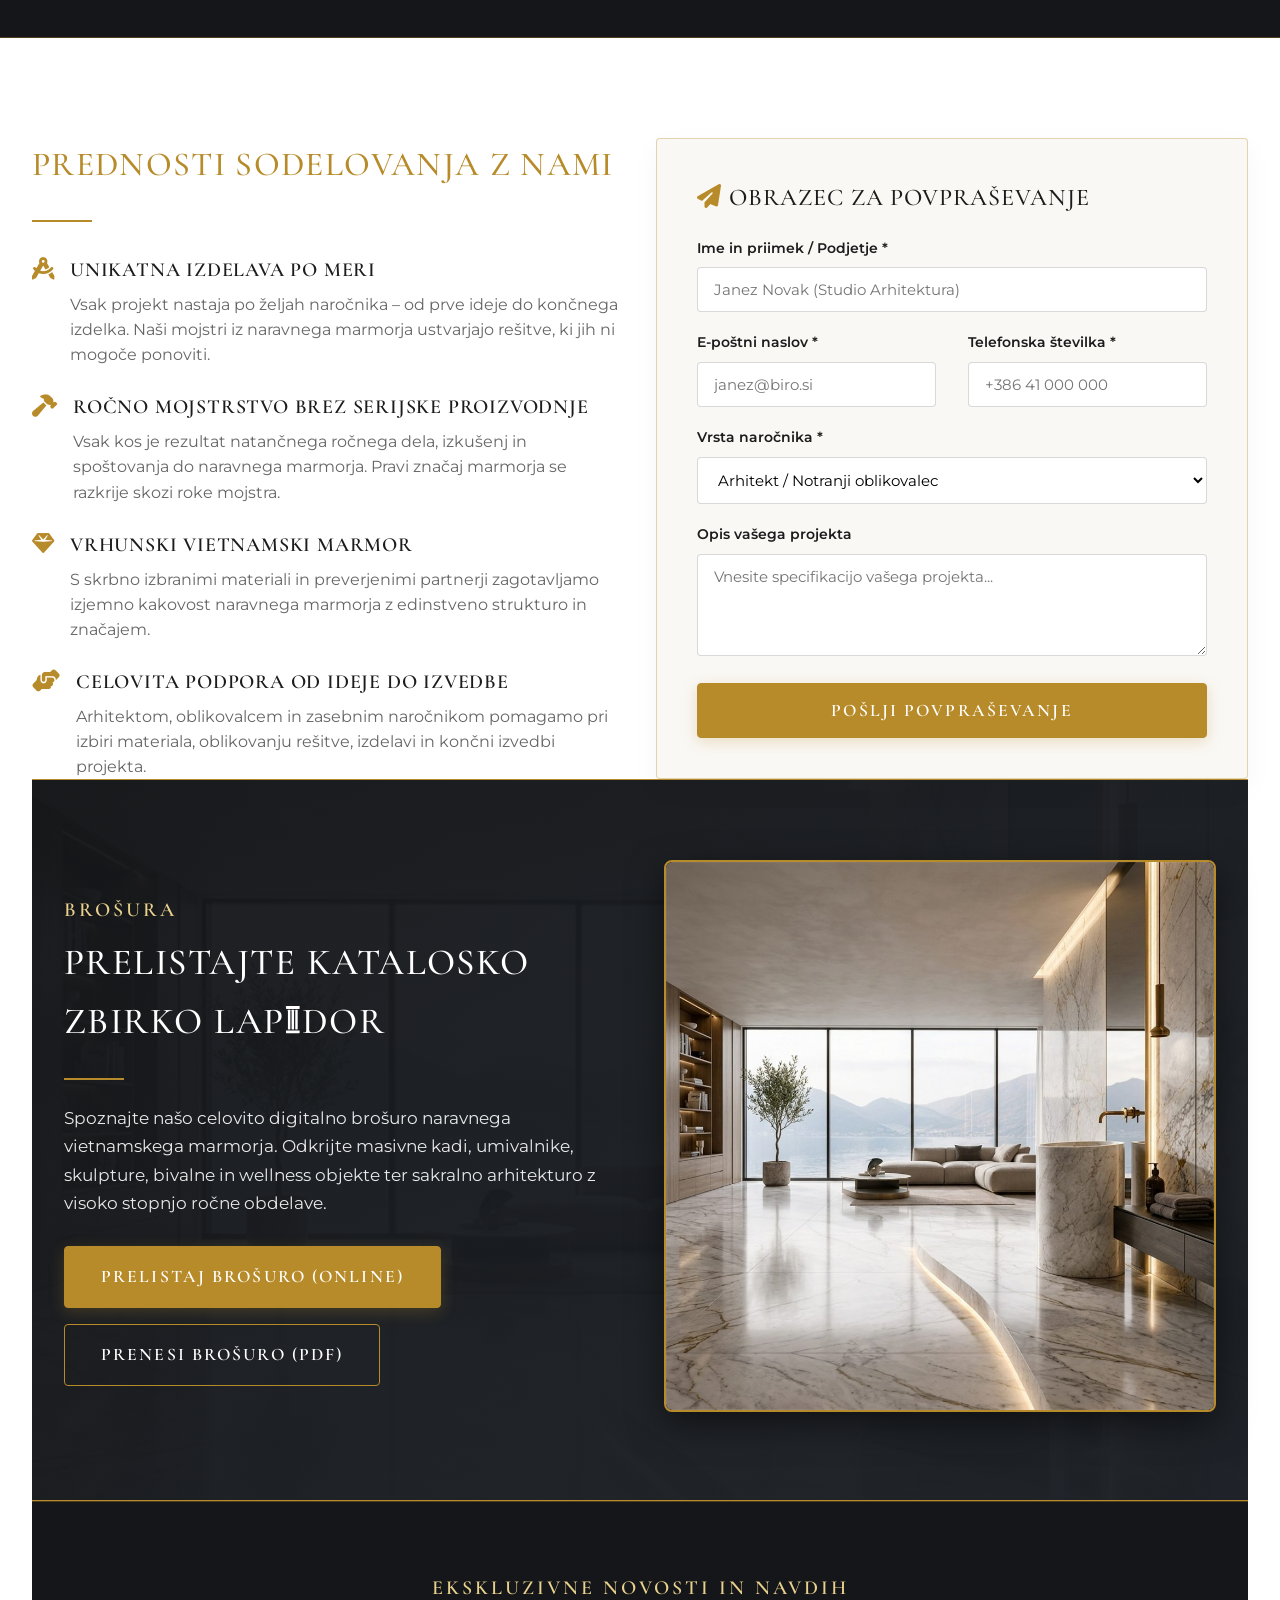
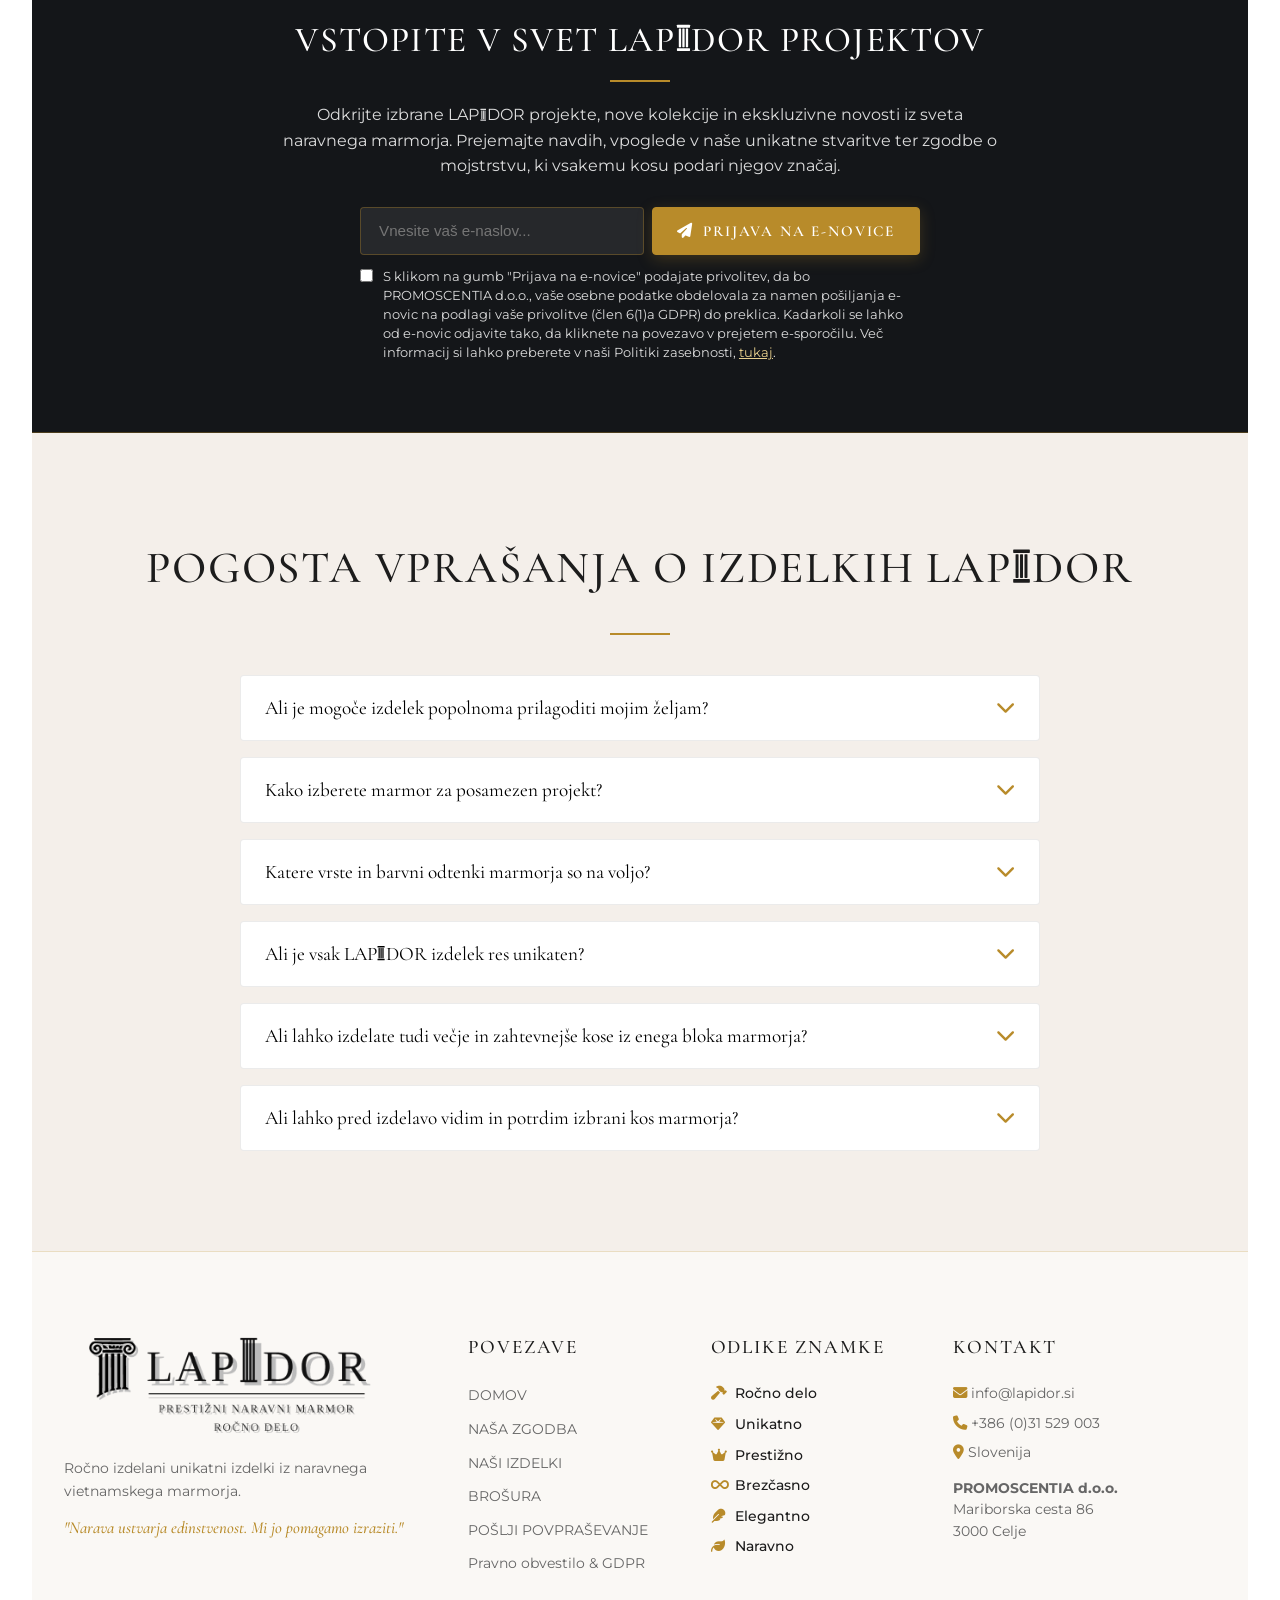
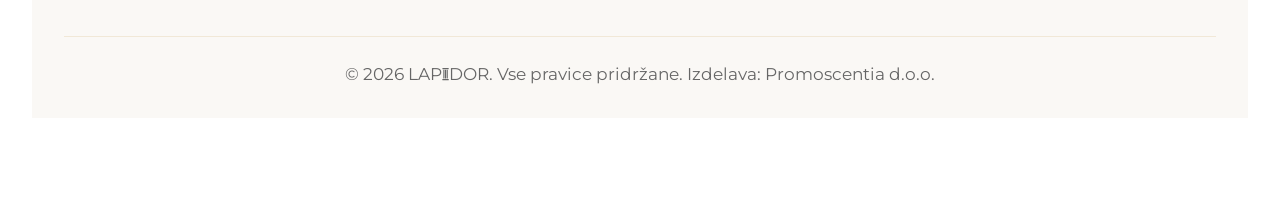
==== commit fc8e65d4: "Fix body scroll lock restore on modal close and submit" ====
--- a/index.html
+++ b/index.html
@@ -1877,7 +1877,7 @@
  </div>
 
  <!-- JS Engine -->
- <script src="main.js?v=1.3"></script>
+ <script src="main.js?v=1.4"></script>
 </body>
 </html>
 
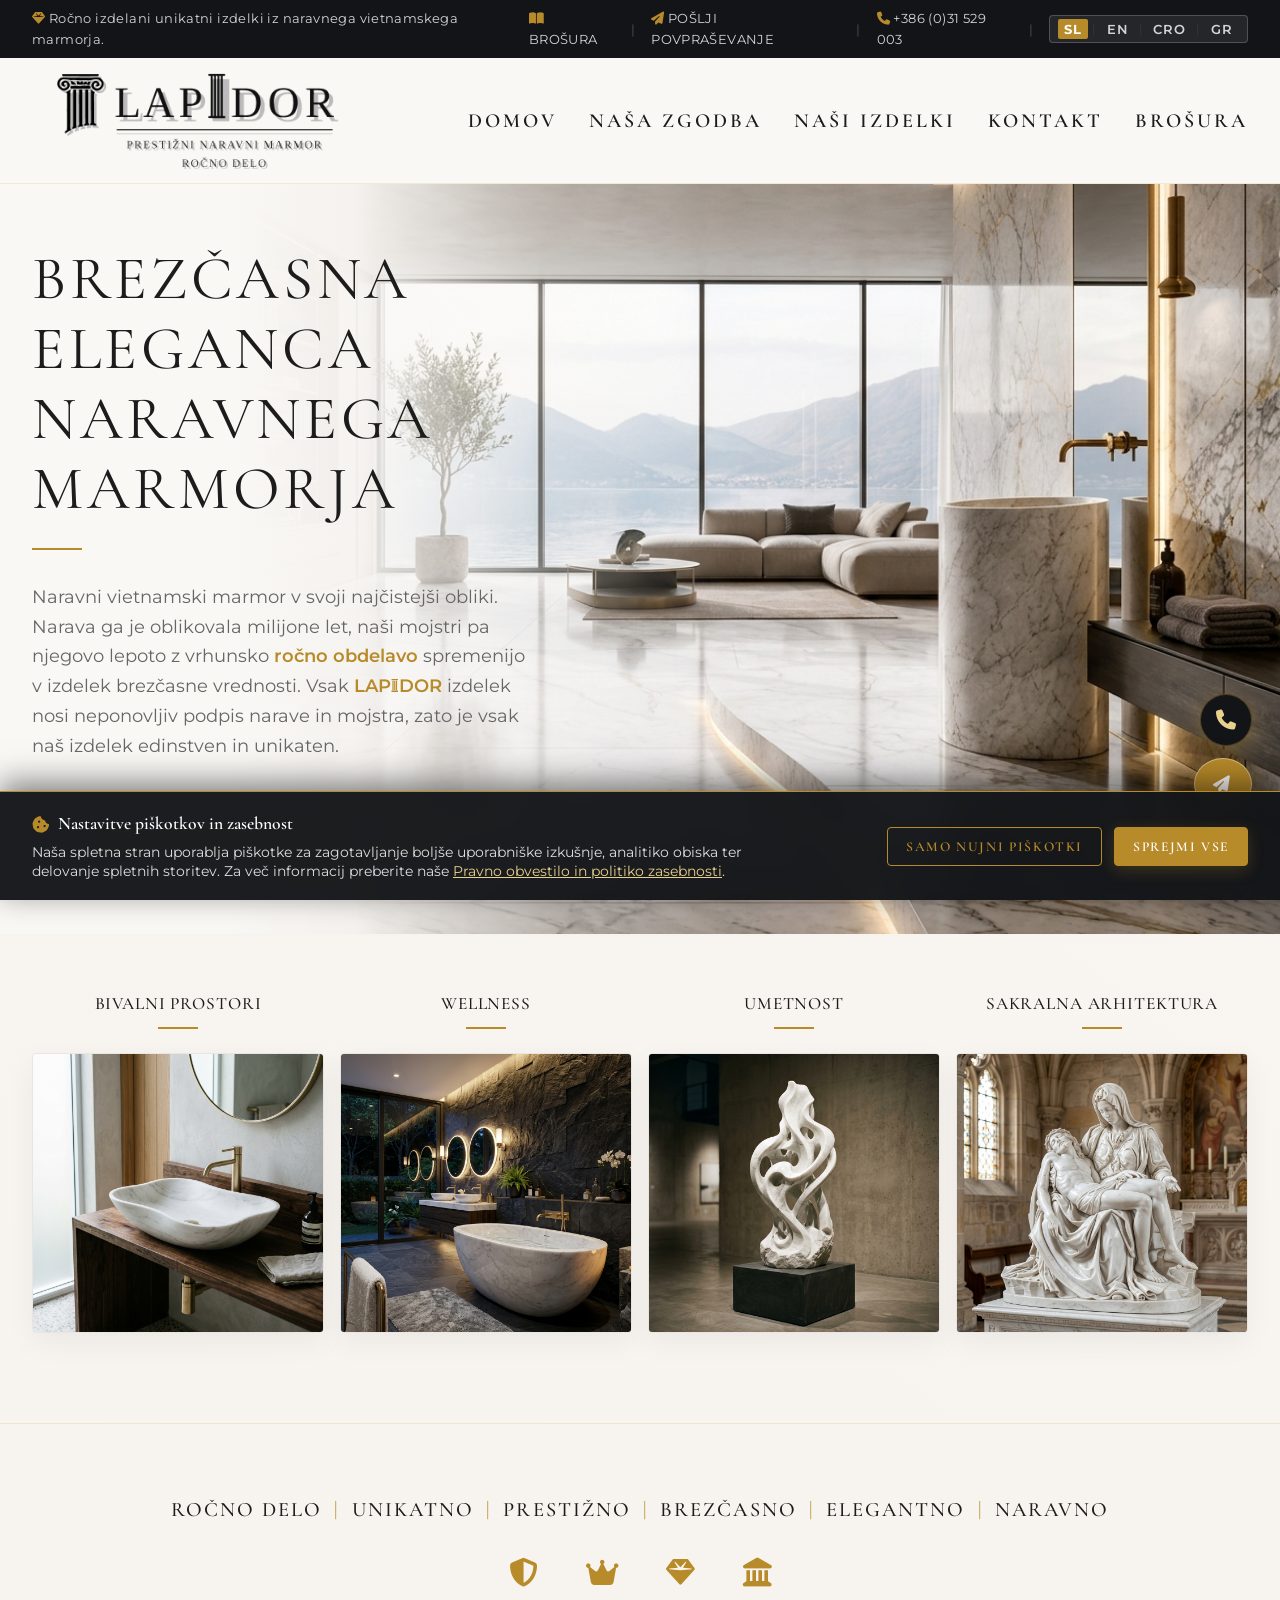
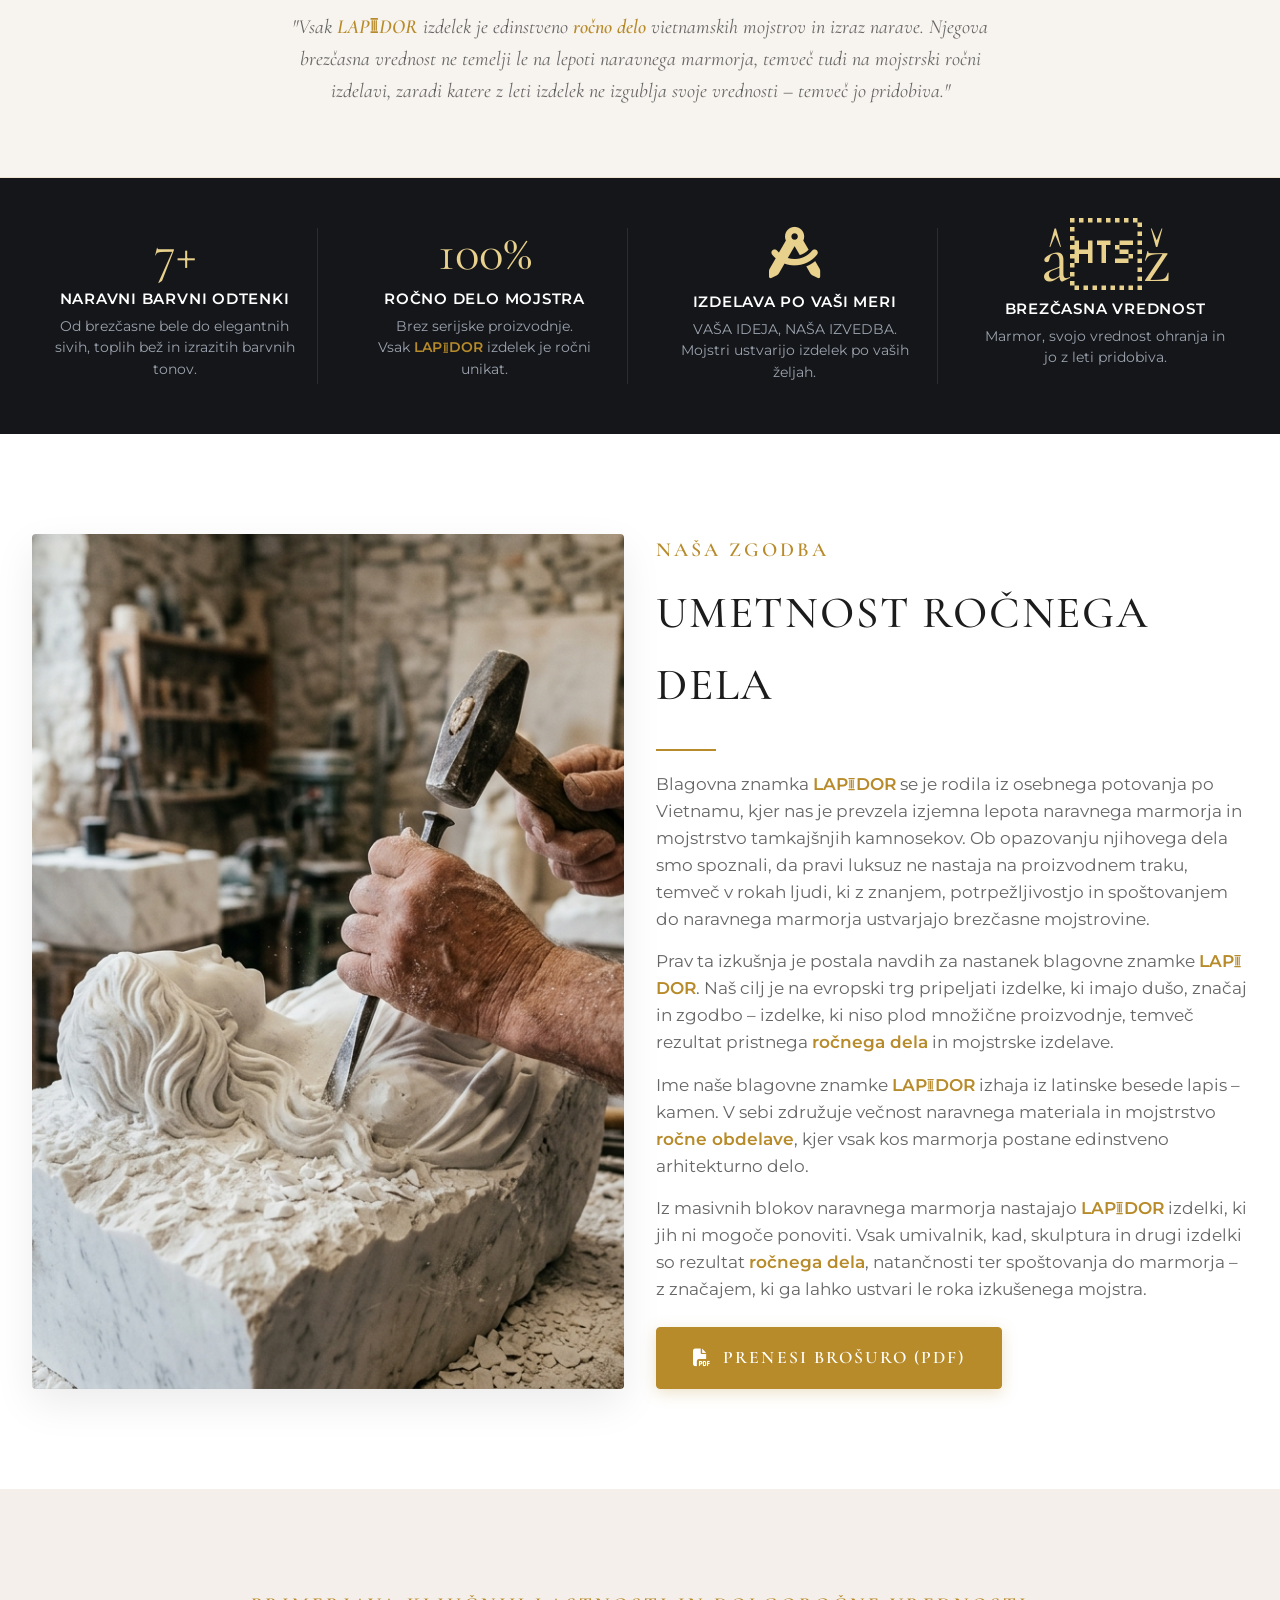
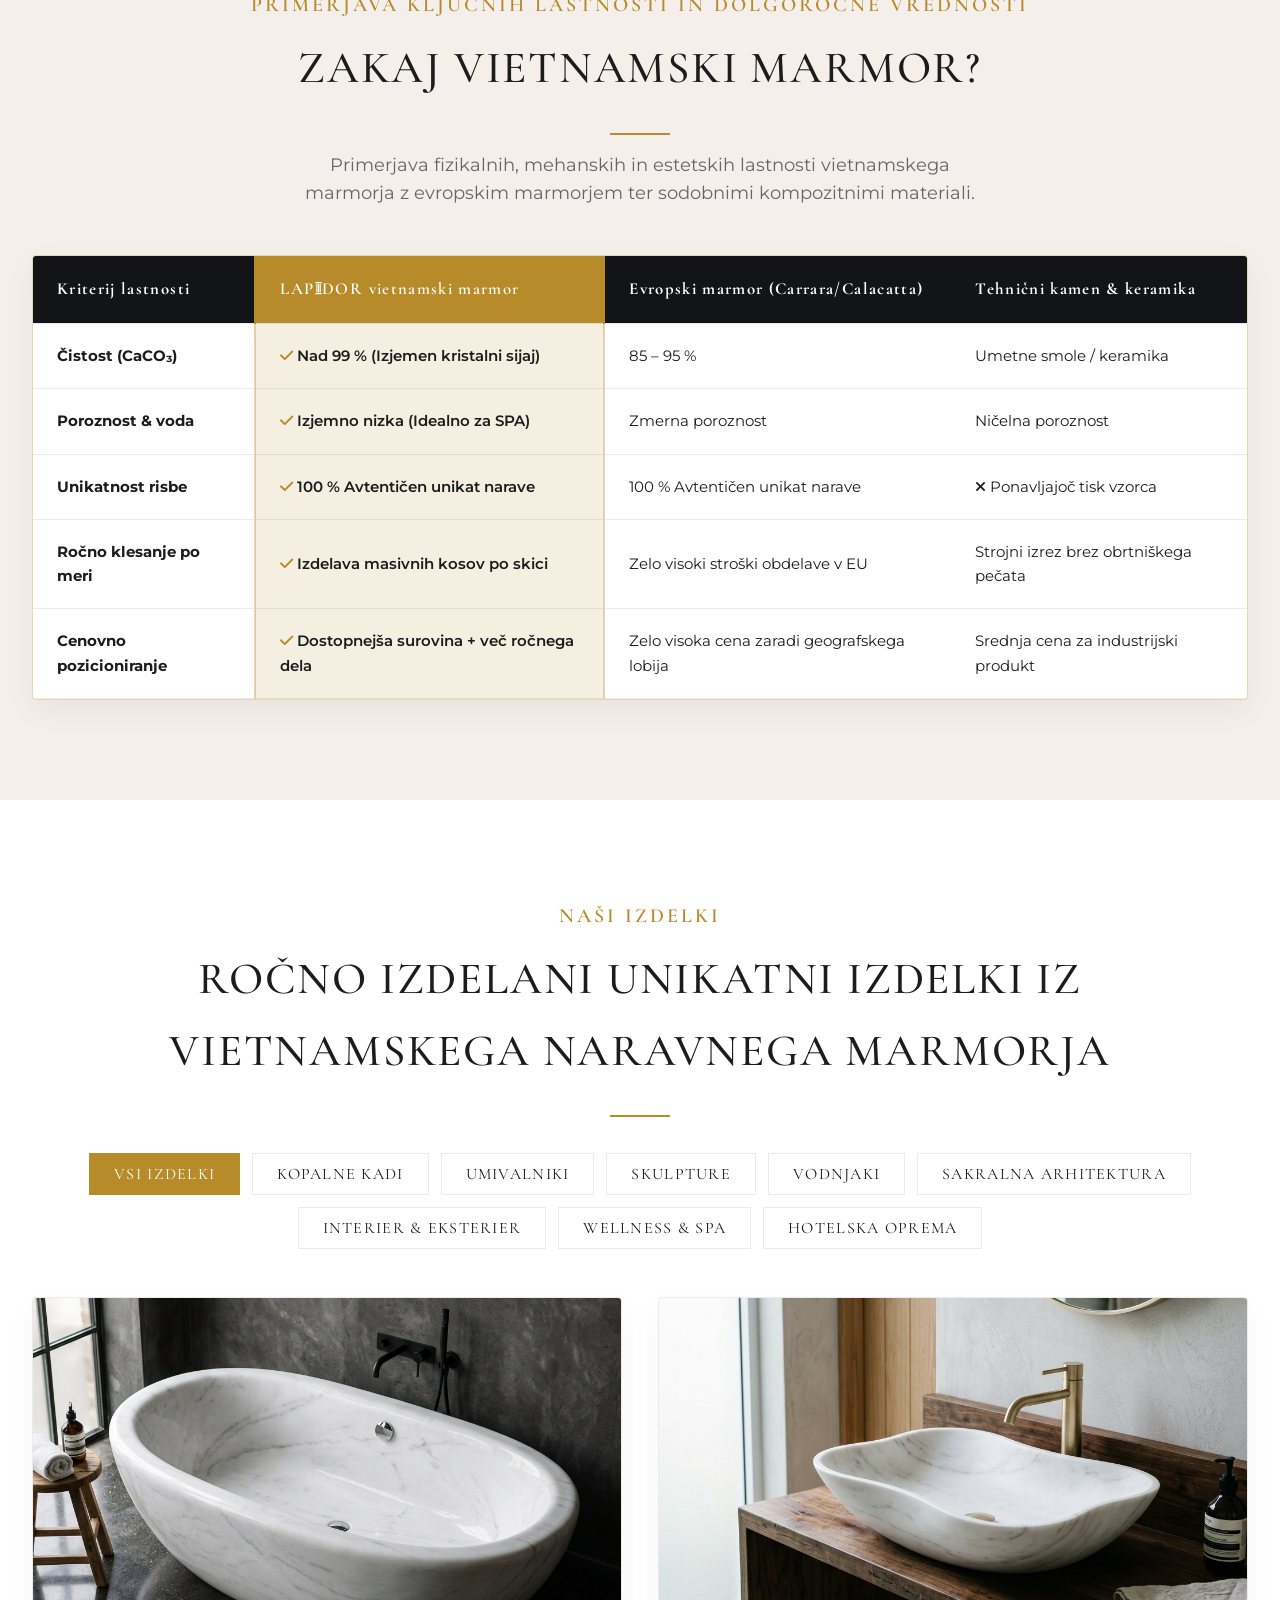
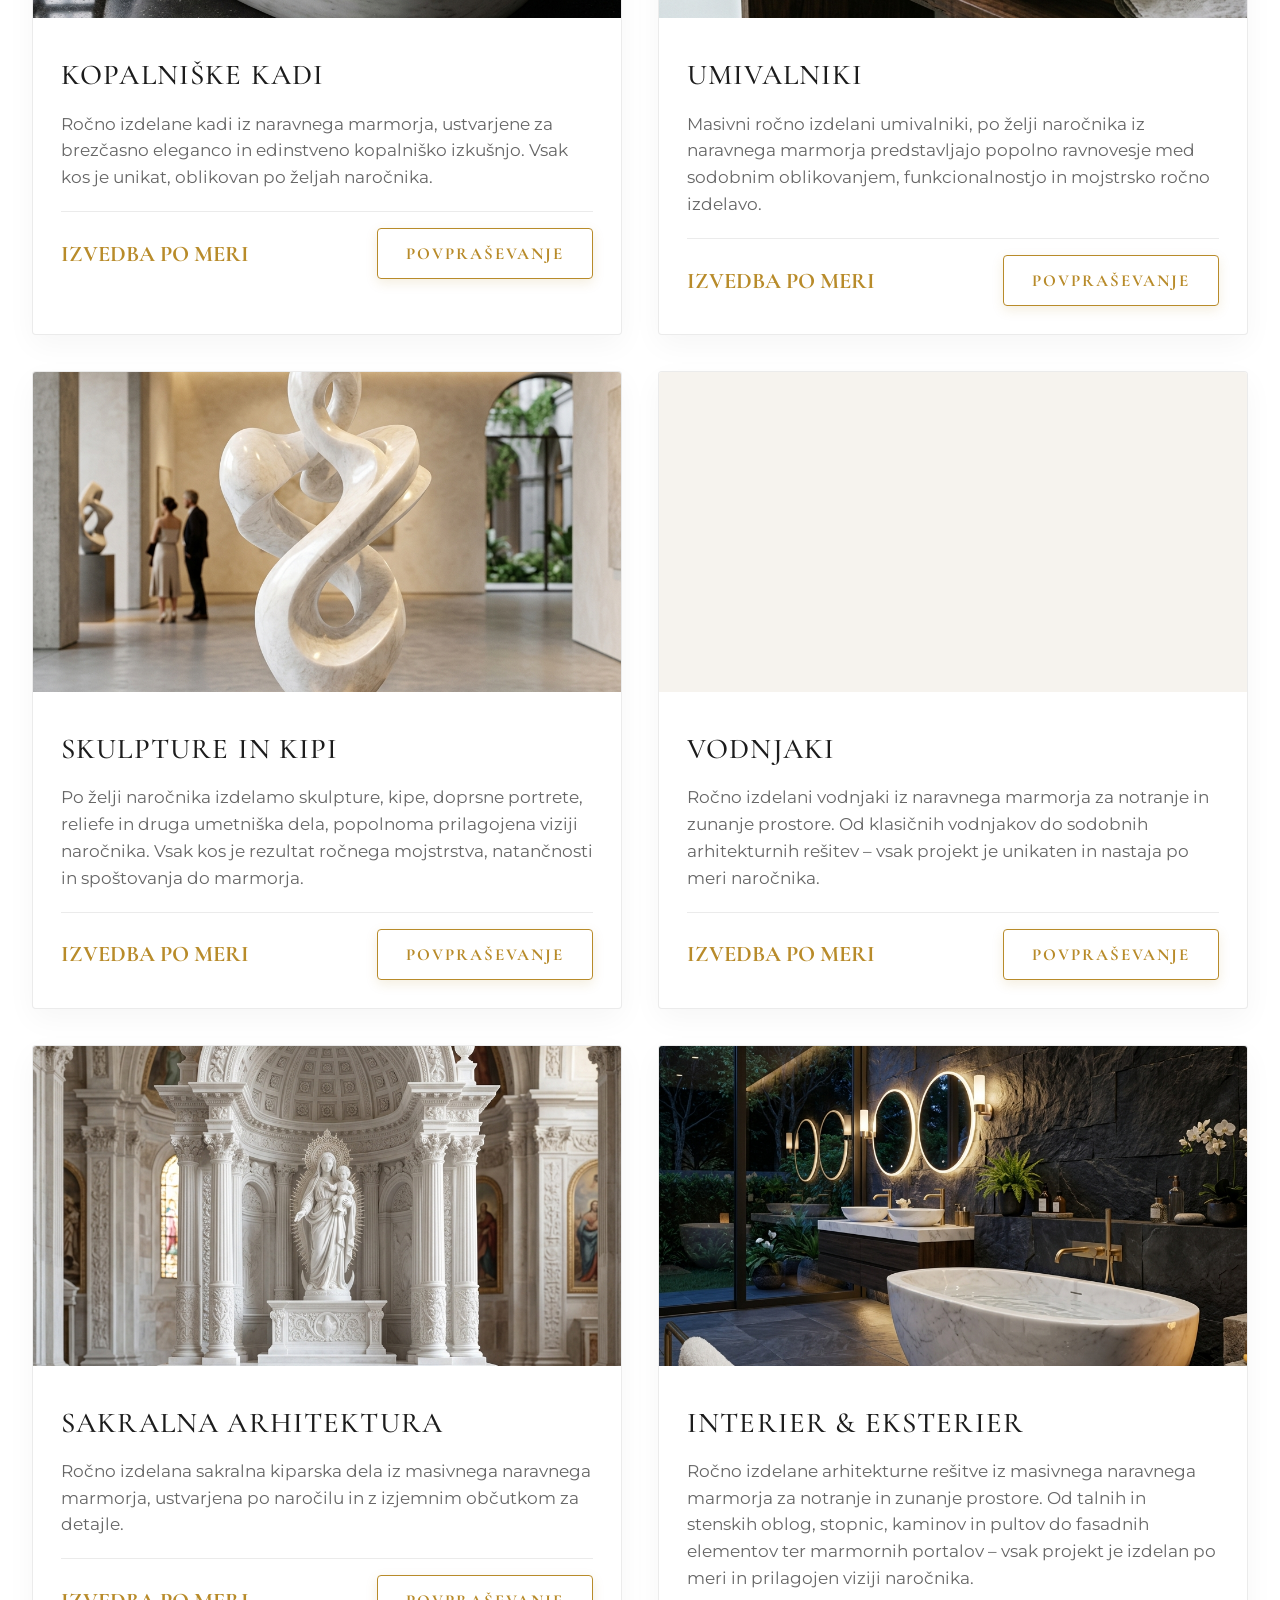
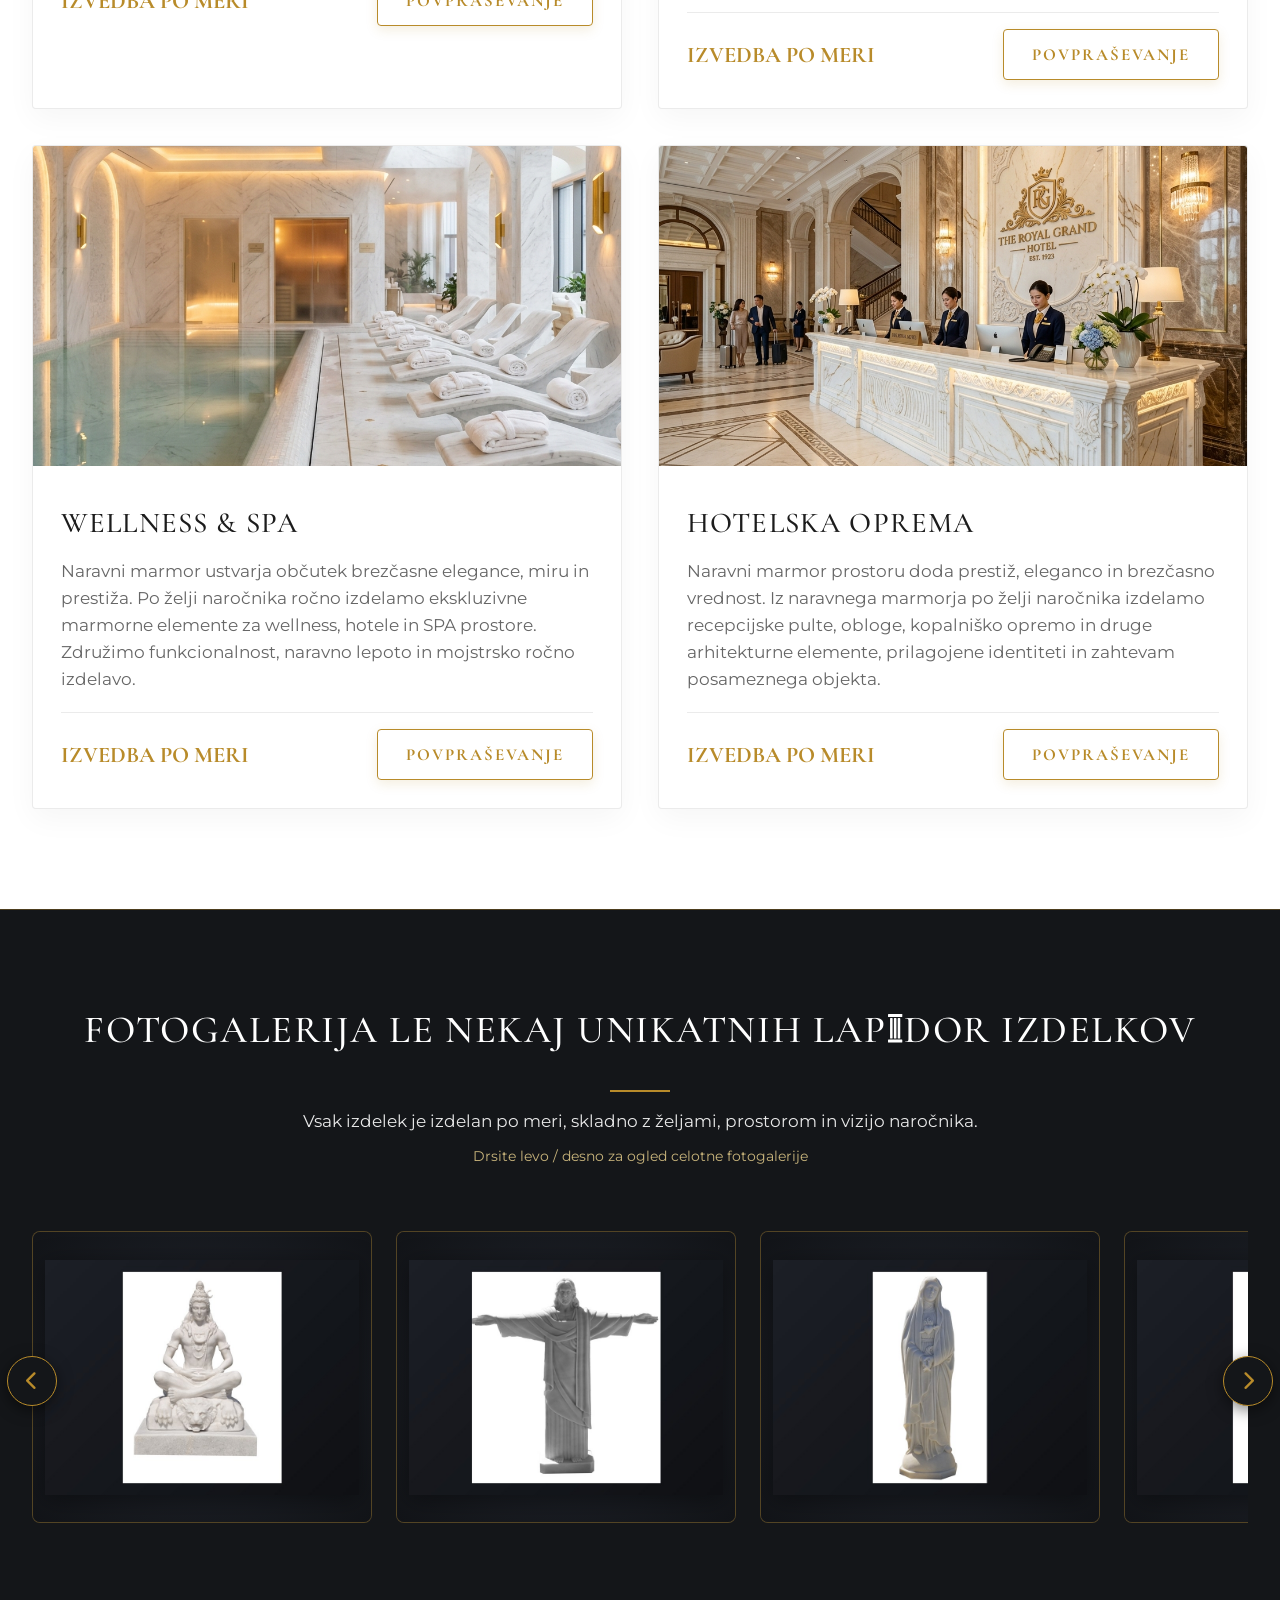
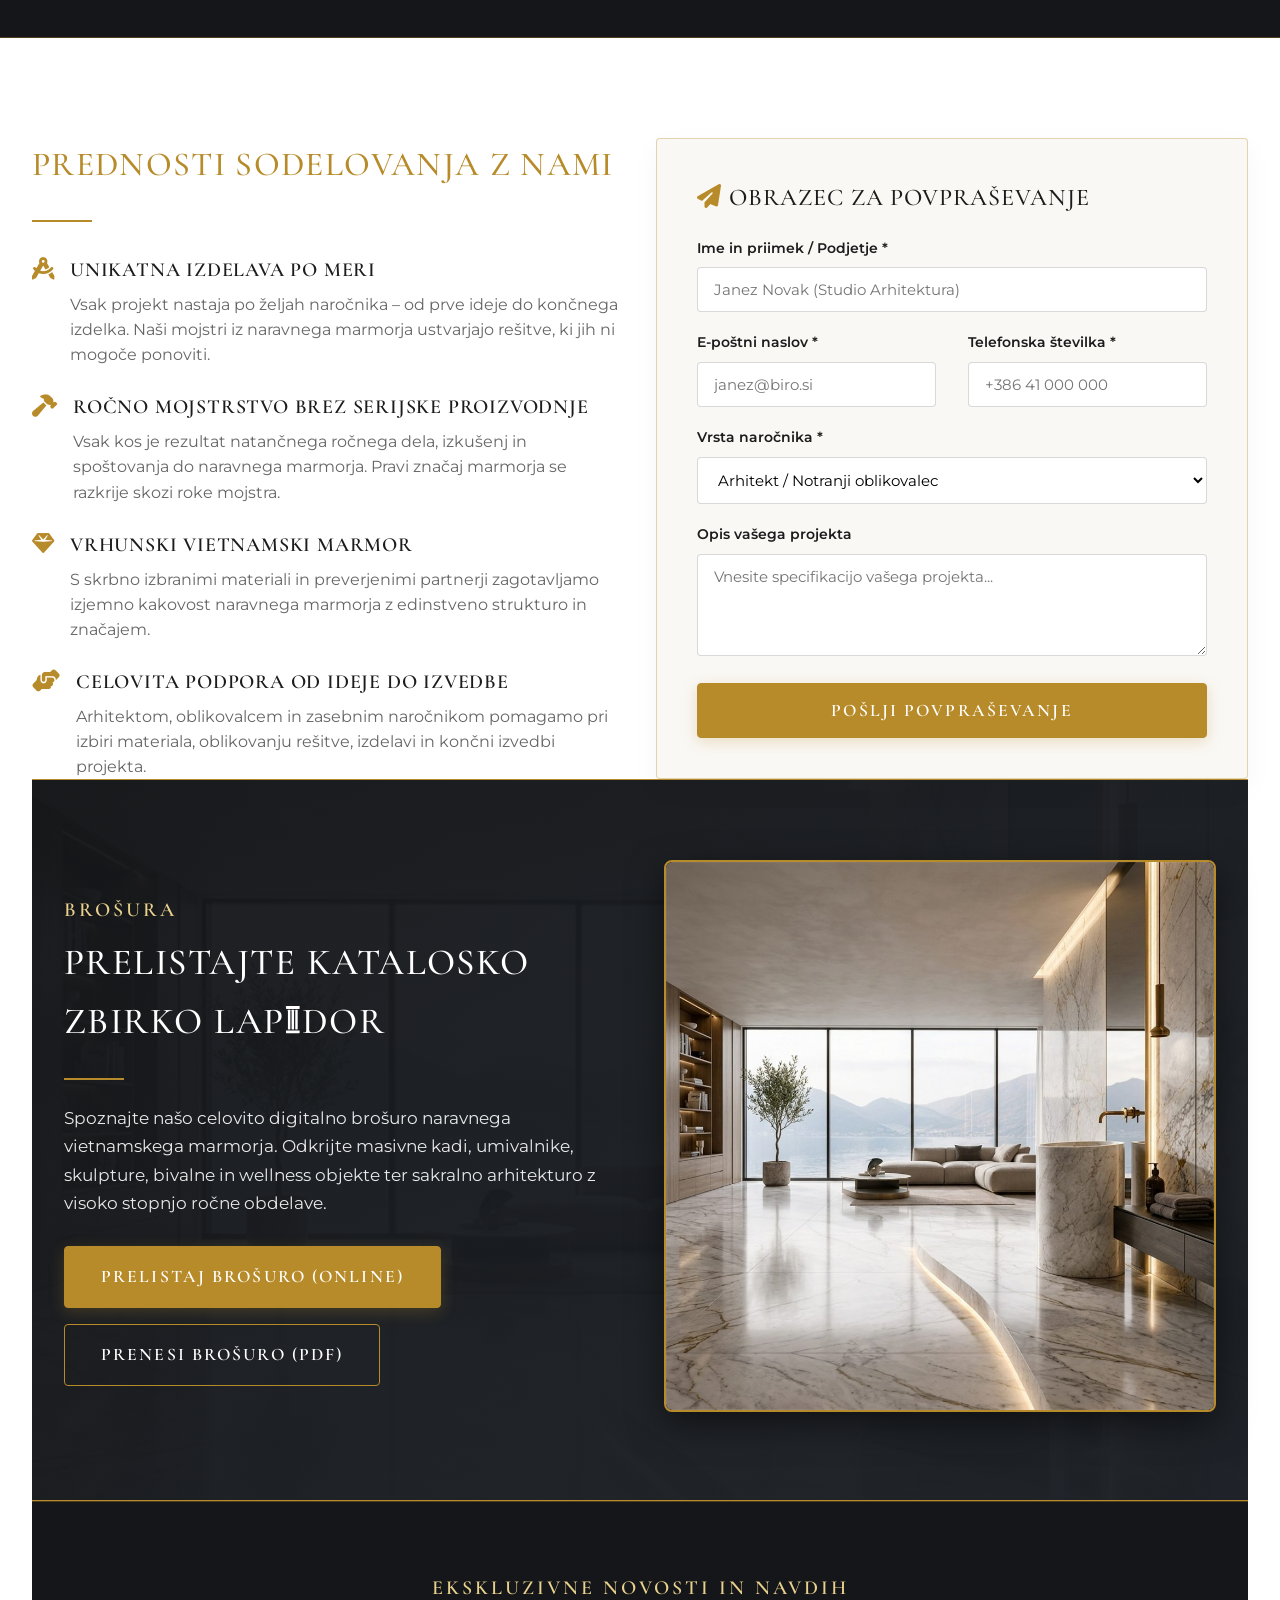
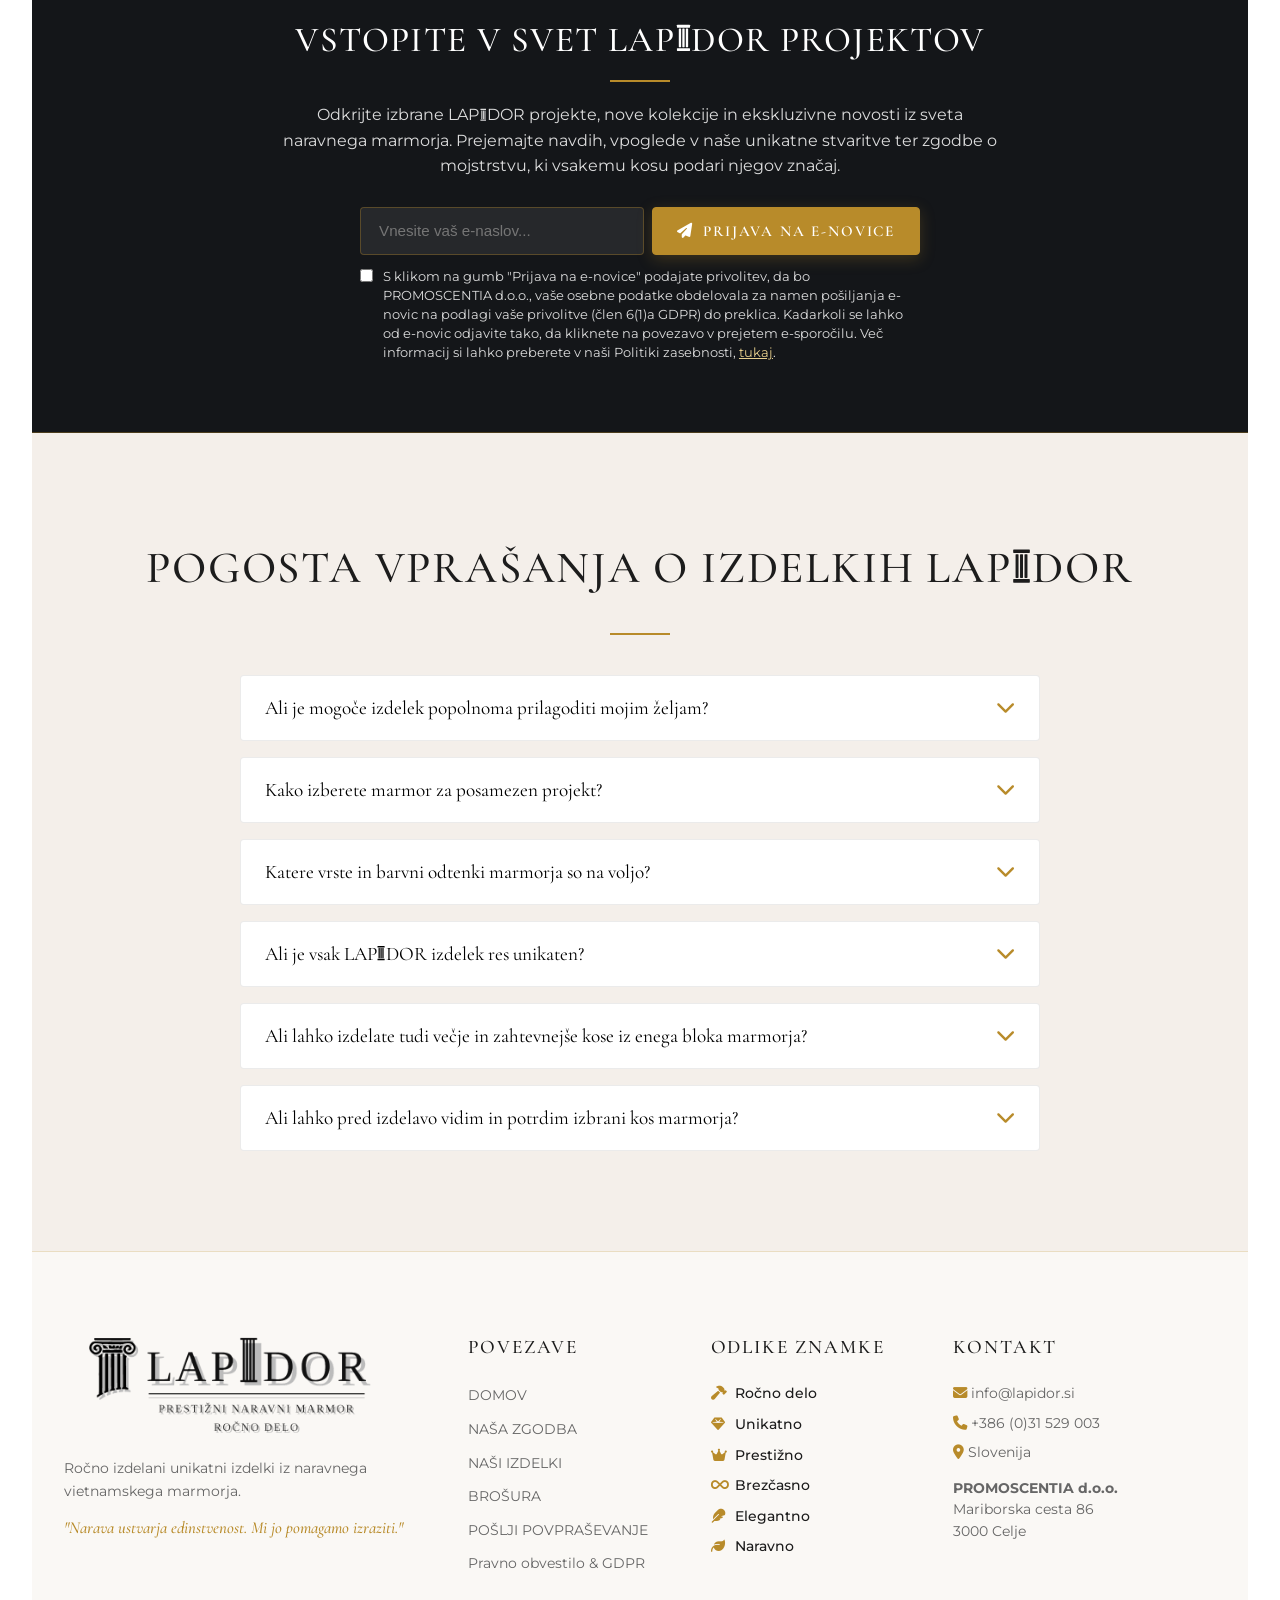
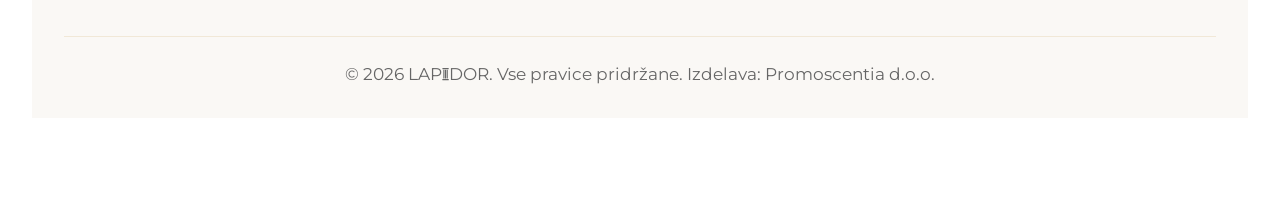
==== commit 72d92992: "Add EU GDPR Cookie Consent Banner with multi-language support and persistent consent" ====
--- a/index.html
+++ b/index.html
@@ -1876,8 +1876,24 @@
   <span id="toast-msg">Vaše sporočilo je bilo uspešno poslano!</span>
  </div>
 
+ <!-- EU GDPR COOKIE CONSENT BANNER -->
+ <div id="cookie-banner" class="cookie-banner" role="dialog" aria-live="polite" aria-label="Nastavitve piškotkov">
+  <div class="container cookie-content">
+   <div class="cookie-text-box">
+    <div class="cookie-title"><i class="fa-solid fa-cookie-bite text-gold"></i> <span data-i18n="cookie_title">Nastavitve piškotkov in zasebnost</span></div>
+    <p class="cookie-desc" data-i18n="cookie_desc">
+     Naša spletna stran uporablja piškotke za zagotavljanje boljše uporabniške izkušnje, analitiko obiska ter delovanje spletnih storitev. Za več informacij preberite naše <a href="pravno-obvestilo.html" style="color: var(--gold-light); text-decoration: underline;">Pravno obvestilo in politiko zasebnosti</a>.
+    </p>
+   </div>
+   <div class="cookie-actions">
+    <button type="button" id="cookie-btn-essential" class="btn btn-outline-gold btn-sm" data-i18n="cookie_btn_essential">Samo nujni piškotki</button>
+    <button type="button" id="cookie-btn-accept" class="btn btn-gold btn-sm" data-i18n="cookie_btn_accept">Sprejmi vse</button>
+   </div>
+  </div>
+ </div>
+
  <!-- JS Engine -->
- <script src="main.js?v=1.4"></script>
+ <script src="main.js?v=1.5"></script>
 </body>
 </html>
 
--- a/style.css
+++ b/style.css
@@ -1797,3 +1797,86 @@
   .slider-arrow-right { right: 5px; }
 }
 
+/* --------------------------------------------------
+ * 18. EU GDPR Cookie Consent Banner
+ * -------------------------------------------------- */
+.cookie-banner {
+  position: fixed;
+  bottom: 0;
+  left: 0;
+  width: 100%;
+  background: rgba(18, 20, 23, 0.96);
+  backdrop-filter: blur(16px);
+  -webkit-backdrop-filter: blur(16px);
+  border-top: 1px solid var(--gold-primary);
+  box-shadow: 0 -8px 30px rgba(0, 0, 0, 0.5);
+  z-index: 99999;
+  padding: 18px 0;
+  transform: translateY(100%);
+  opacity: 0;
+  visibility: hidden;
+  transition: transform 0.4s cubic-bezier(0.16, 1, 0.3, 1), opacity 0.4s ease, visibility 0.4s ease;
+}
+
+.cookie-banner.show {
+  transform: translateY(0);
+  opacity: 1;
+  visibility: visible;
+}
+
+.cookie-content {
+  display: flex;
+  align-items: center;
+  justify-content: space-between;
+  gap: 24px;
+}
+
+.cookie-title {
+  font-family: var(--font-serif);
+  font-size: 1.1rem;
+  font-weight: 600;
+  color: #ffffff;
+  margin-bottom: 4px;
+  display: flex;
+  align-items: center;
+  gap: 8px;
+}
+
+.cookie-desc {
+  font-size: 0.85rem;
+  color: rgba(255, 255, 255, 0.85);
+  line-height: 1.45;
+  margin: 0;
+  max-width: 780px;
+}
+
+.cookie-actions {
+  display: flex;
+  align-items: center;
+  gap: 12px;
+  flex-shrink: 0;
+}
+
+.cookie-actions .btn-sm {
+  padding: 10px 18px;
+  font-size: 0.85rem;
+  white-space: nowrap;
+}
+
+@media (max-width: 768px) {
+  .cookie-content {
+    flex-direction: column;
+    align-items: flex-start;
+    gap: 16px;
+  }
+  .cookie-actions {
+    width: 100%;
+    justify-content: flex-end;
+  }
+  .cookie-actions .btn-sm {
+    flex: 1;
+    text-align: center;
+  }
+}
+
+
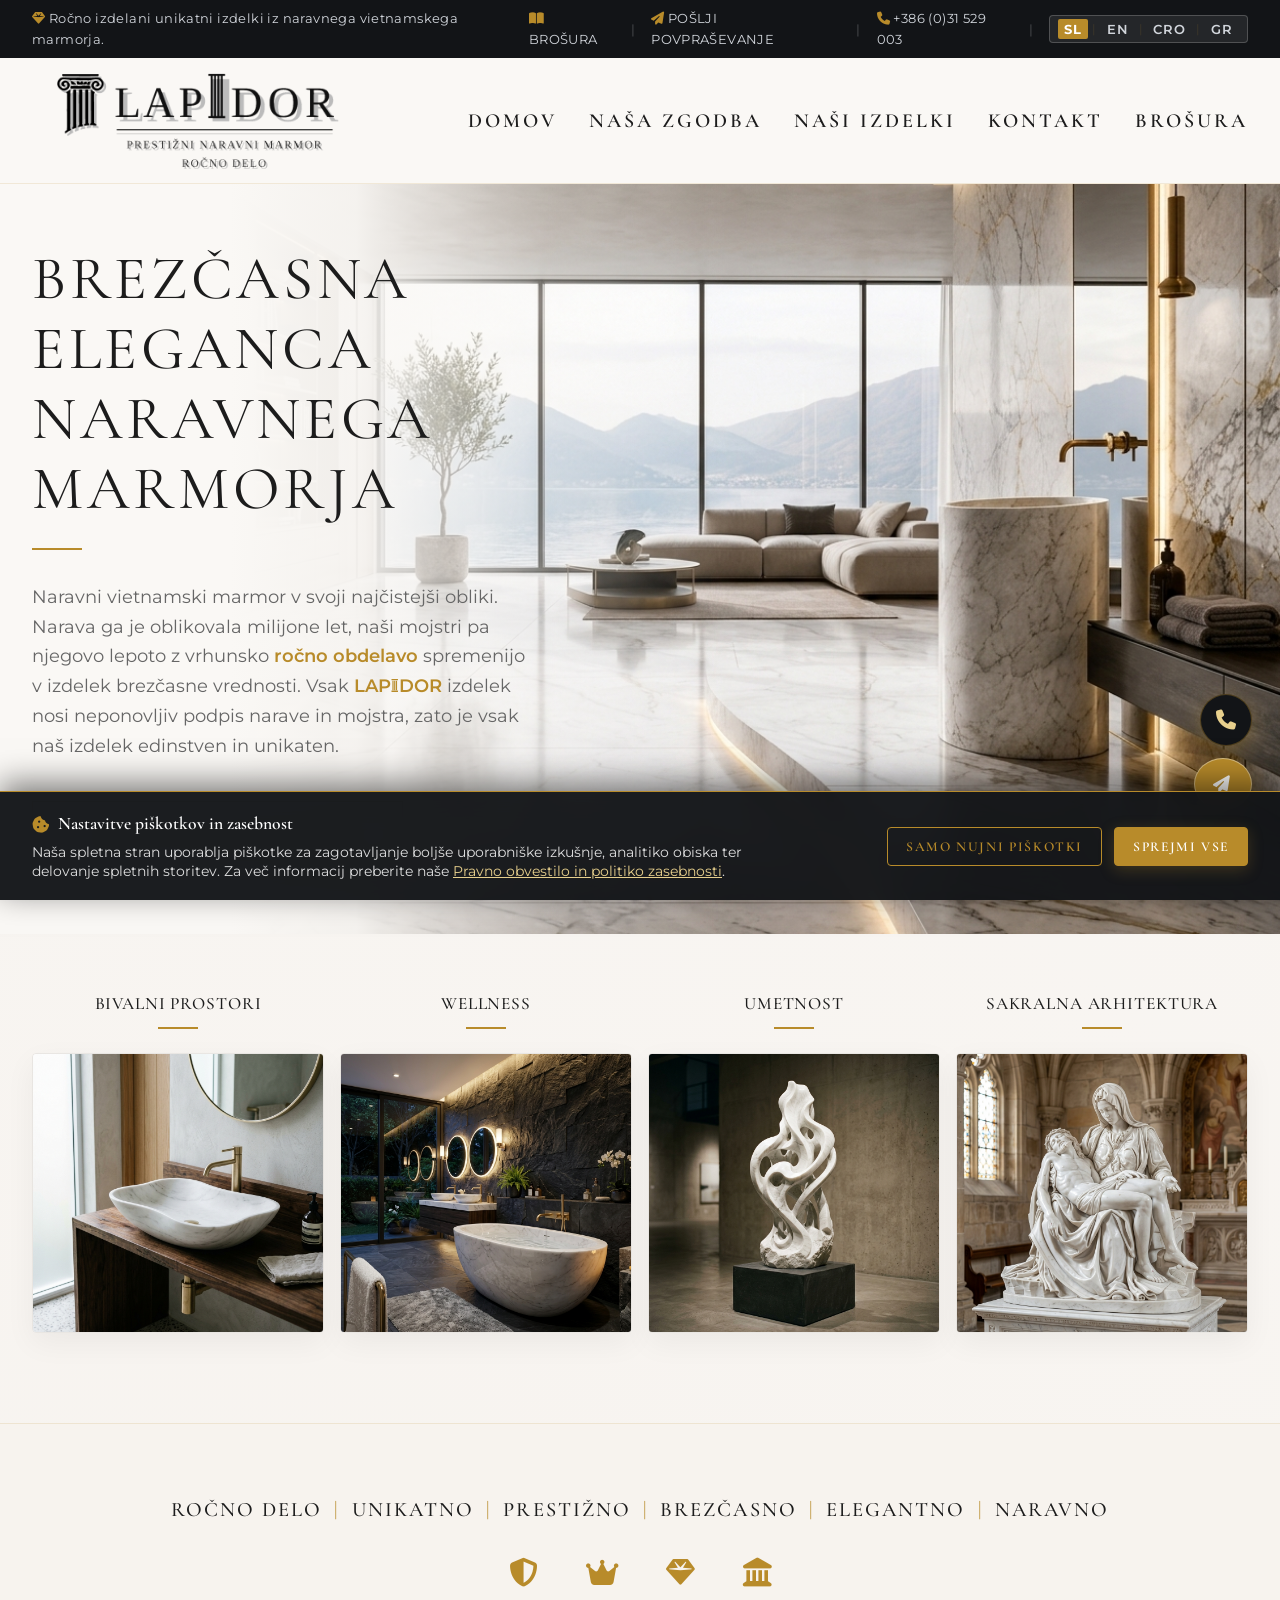
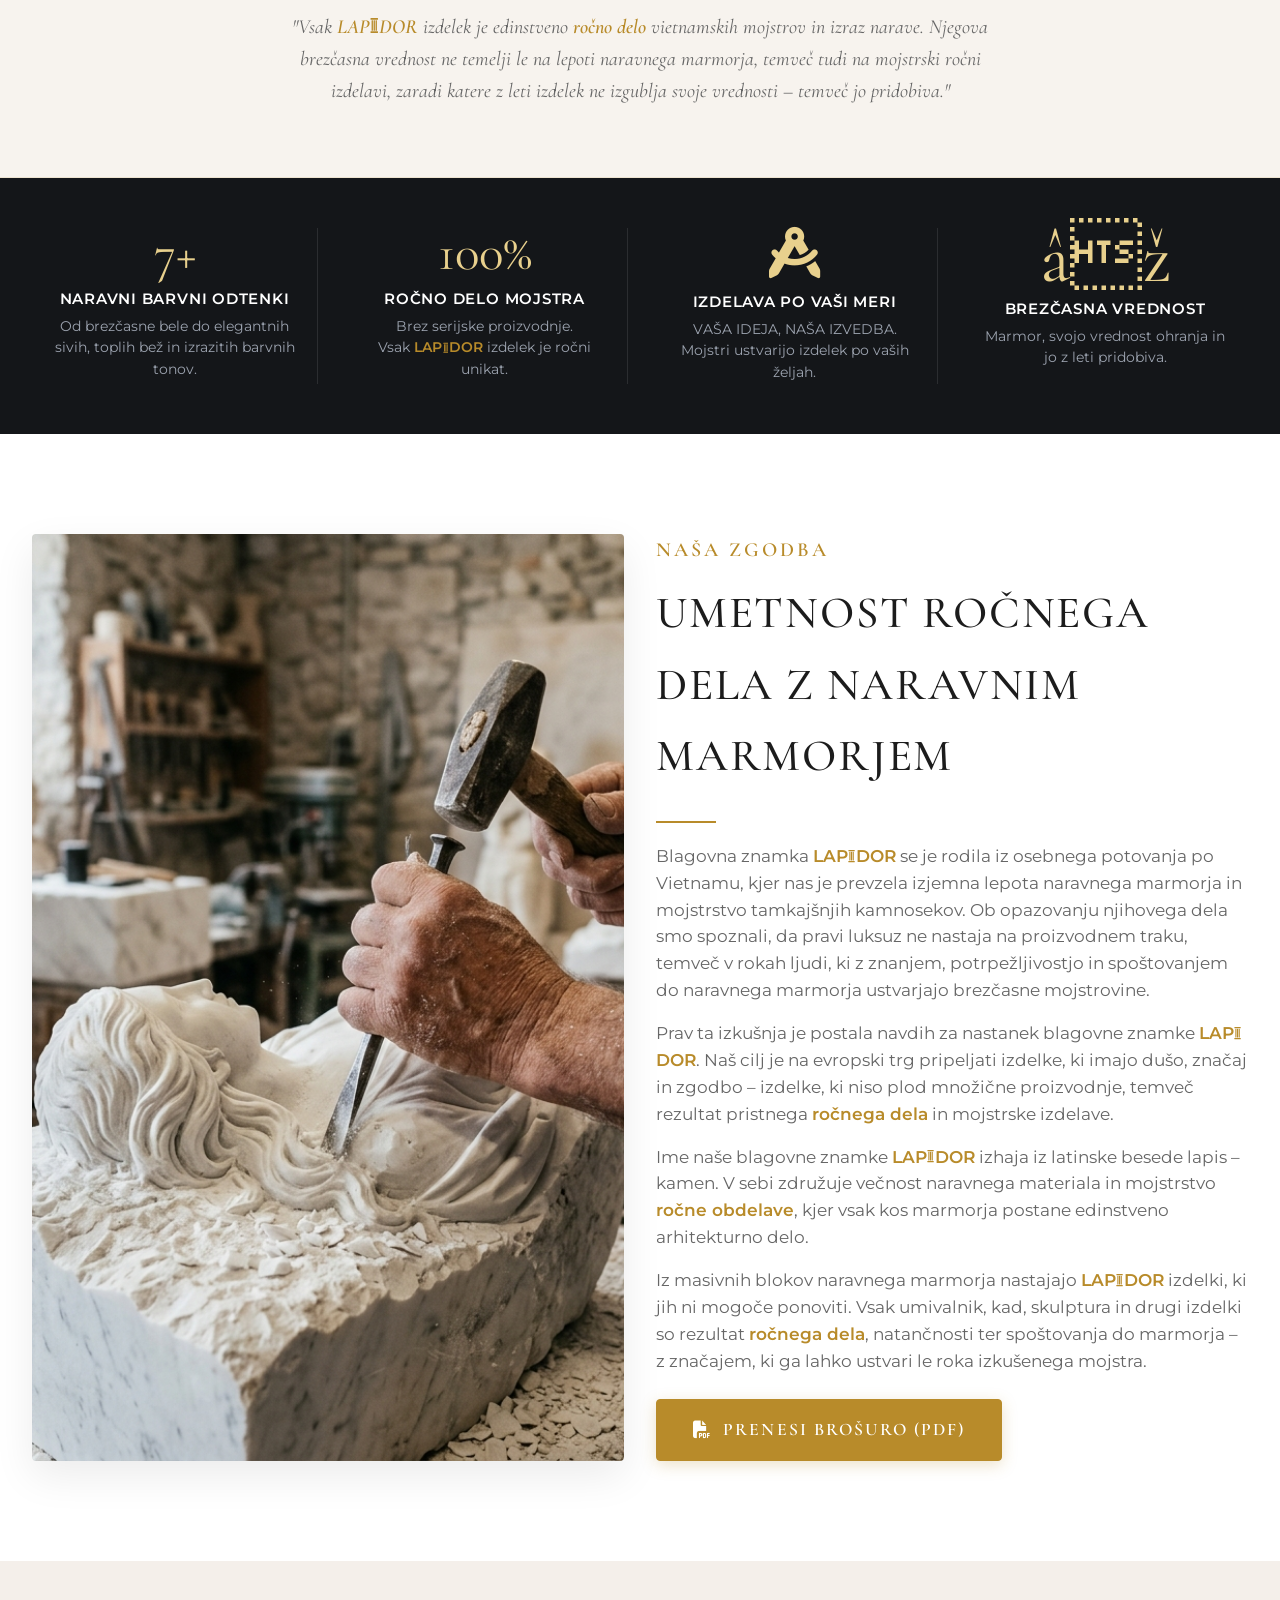
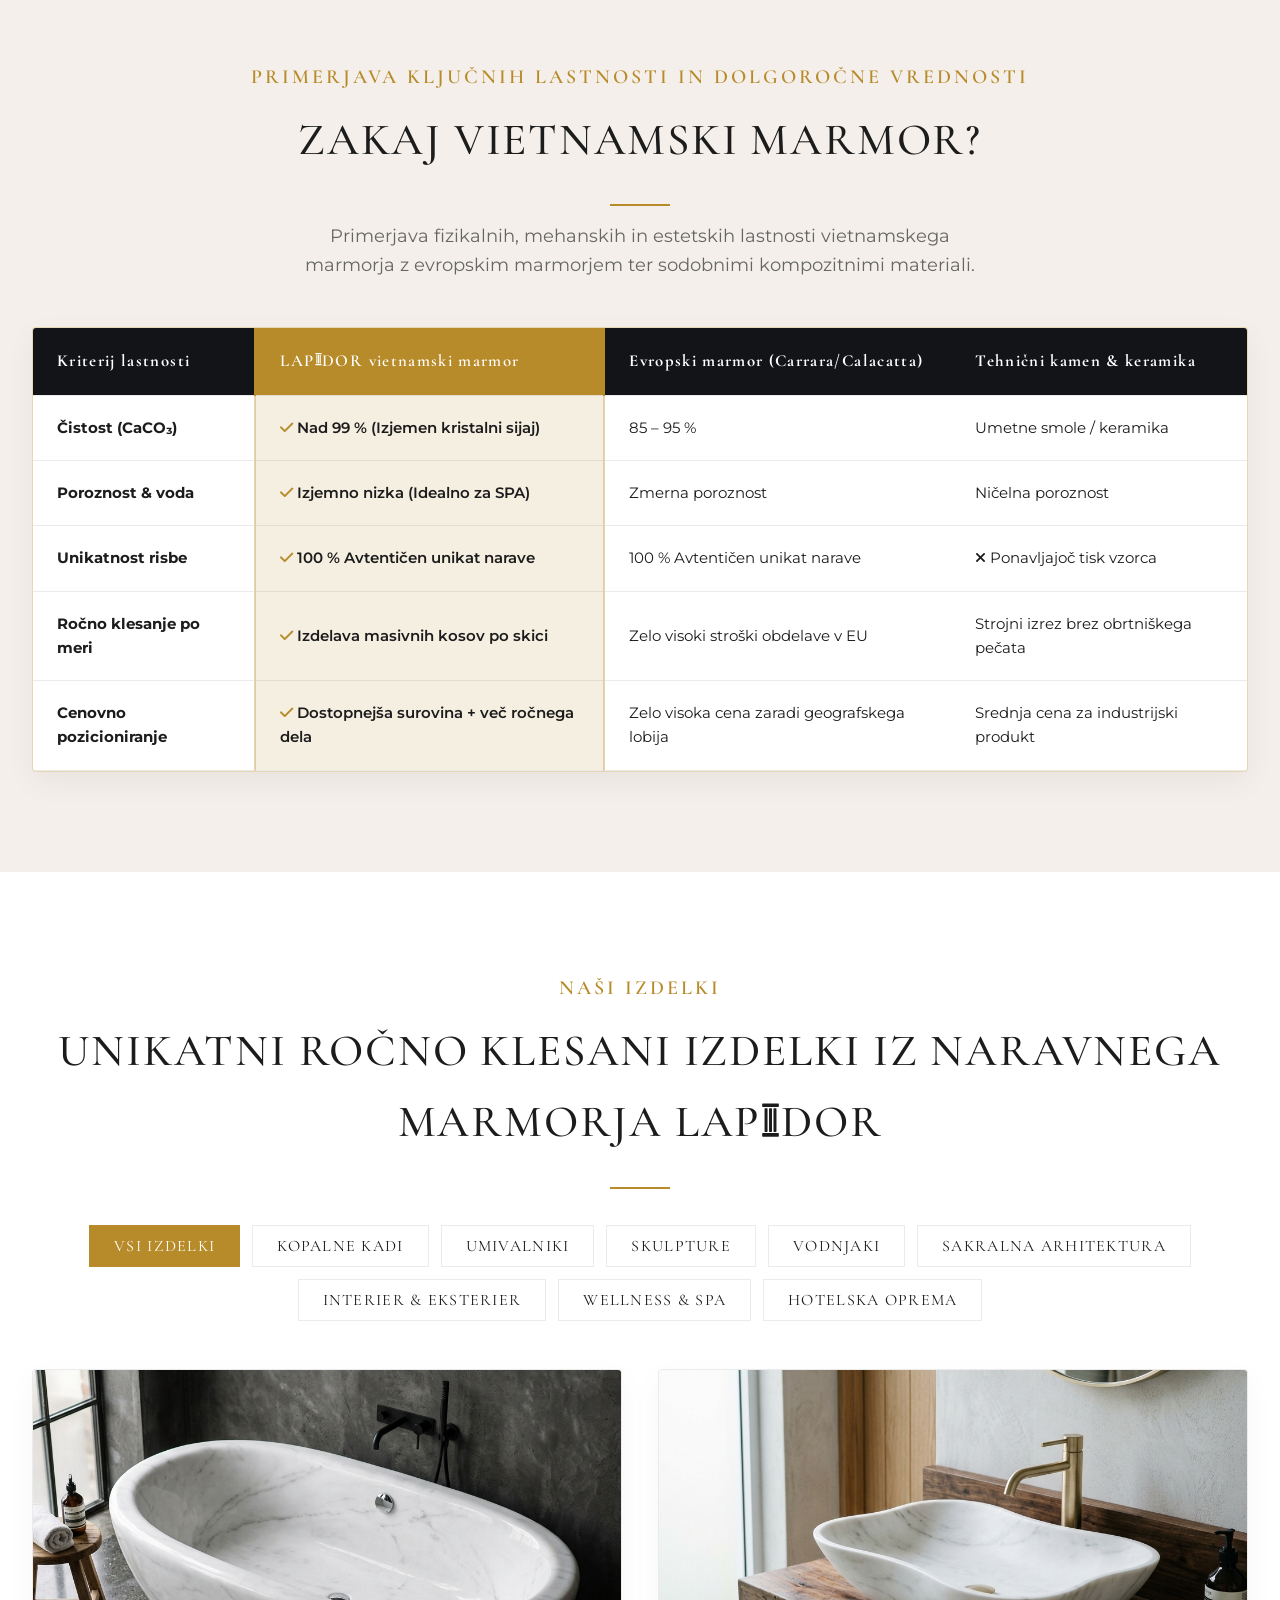
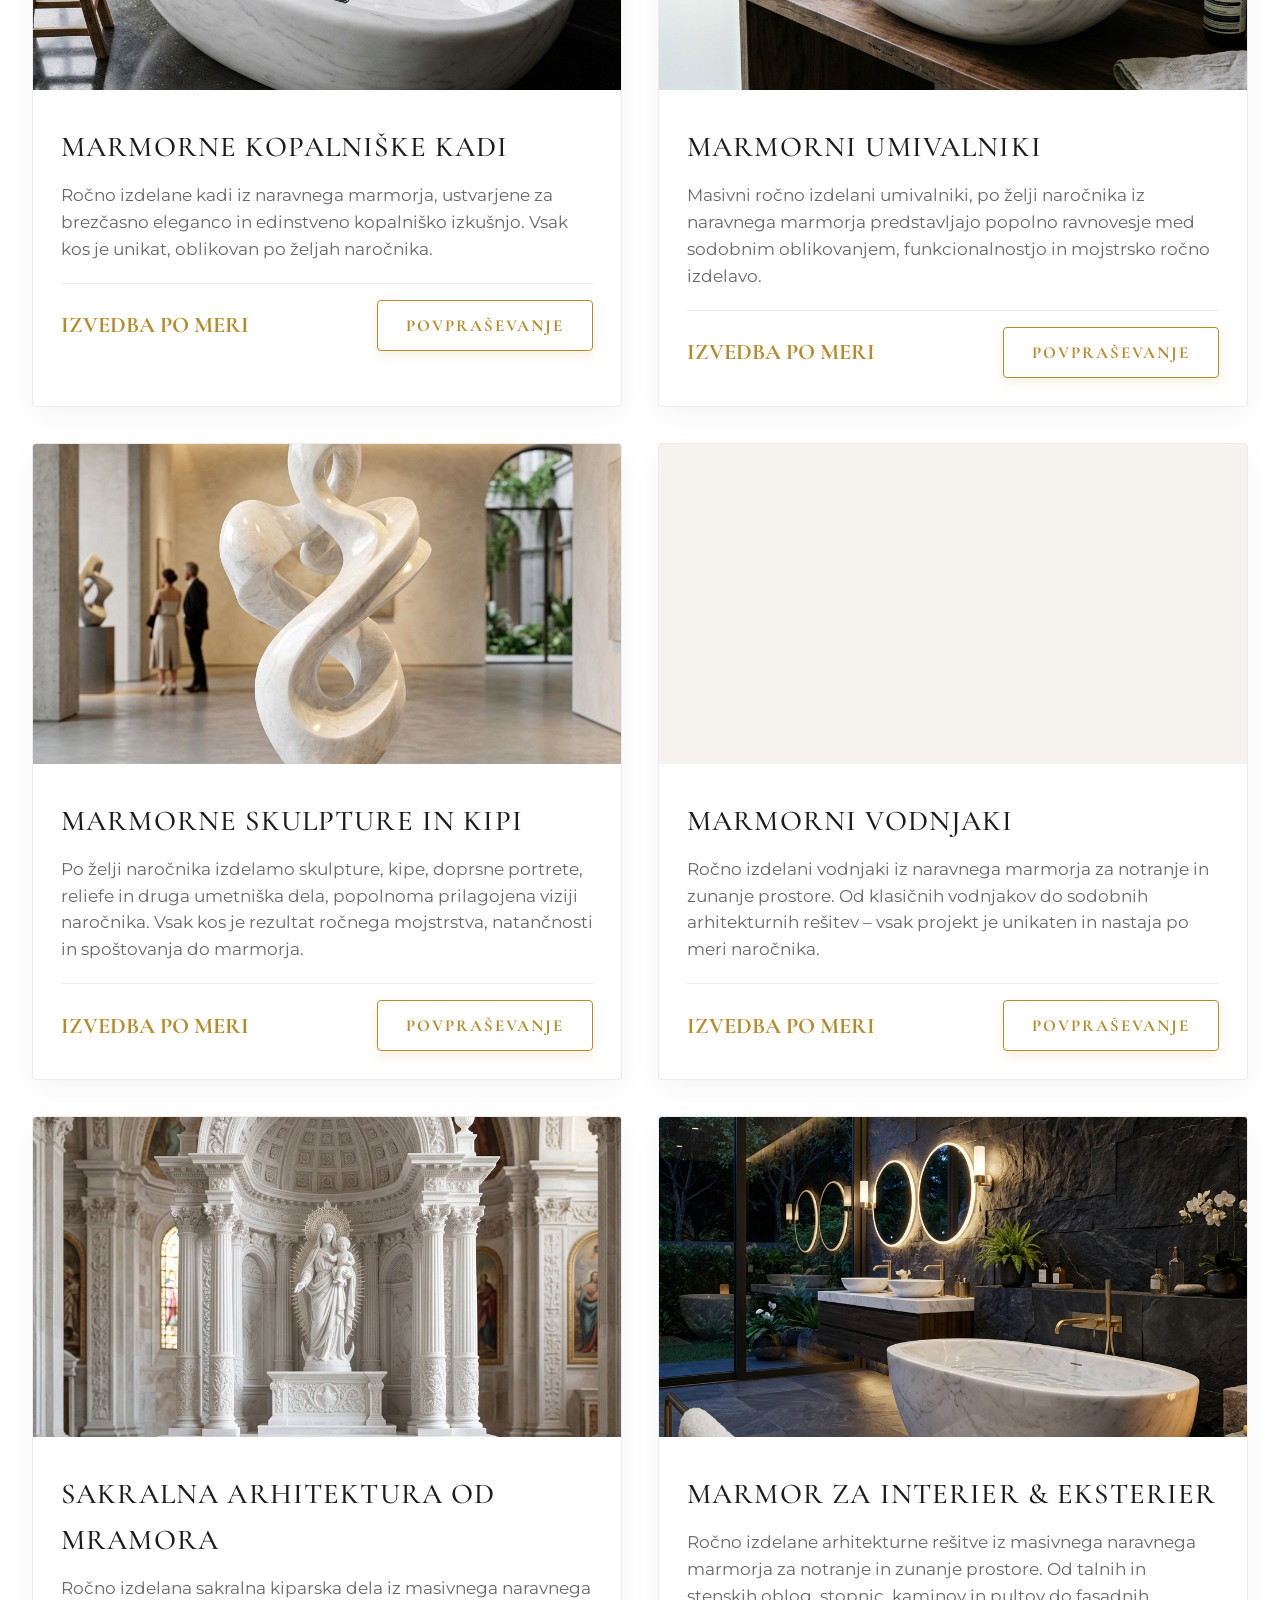
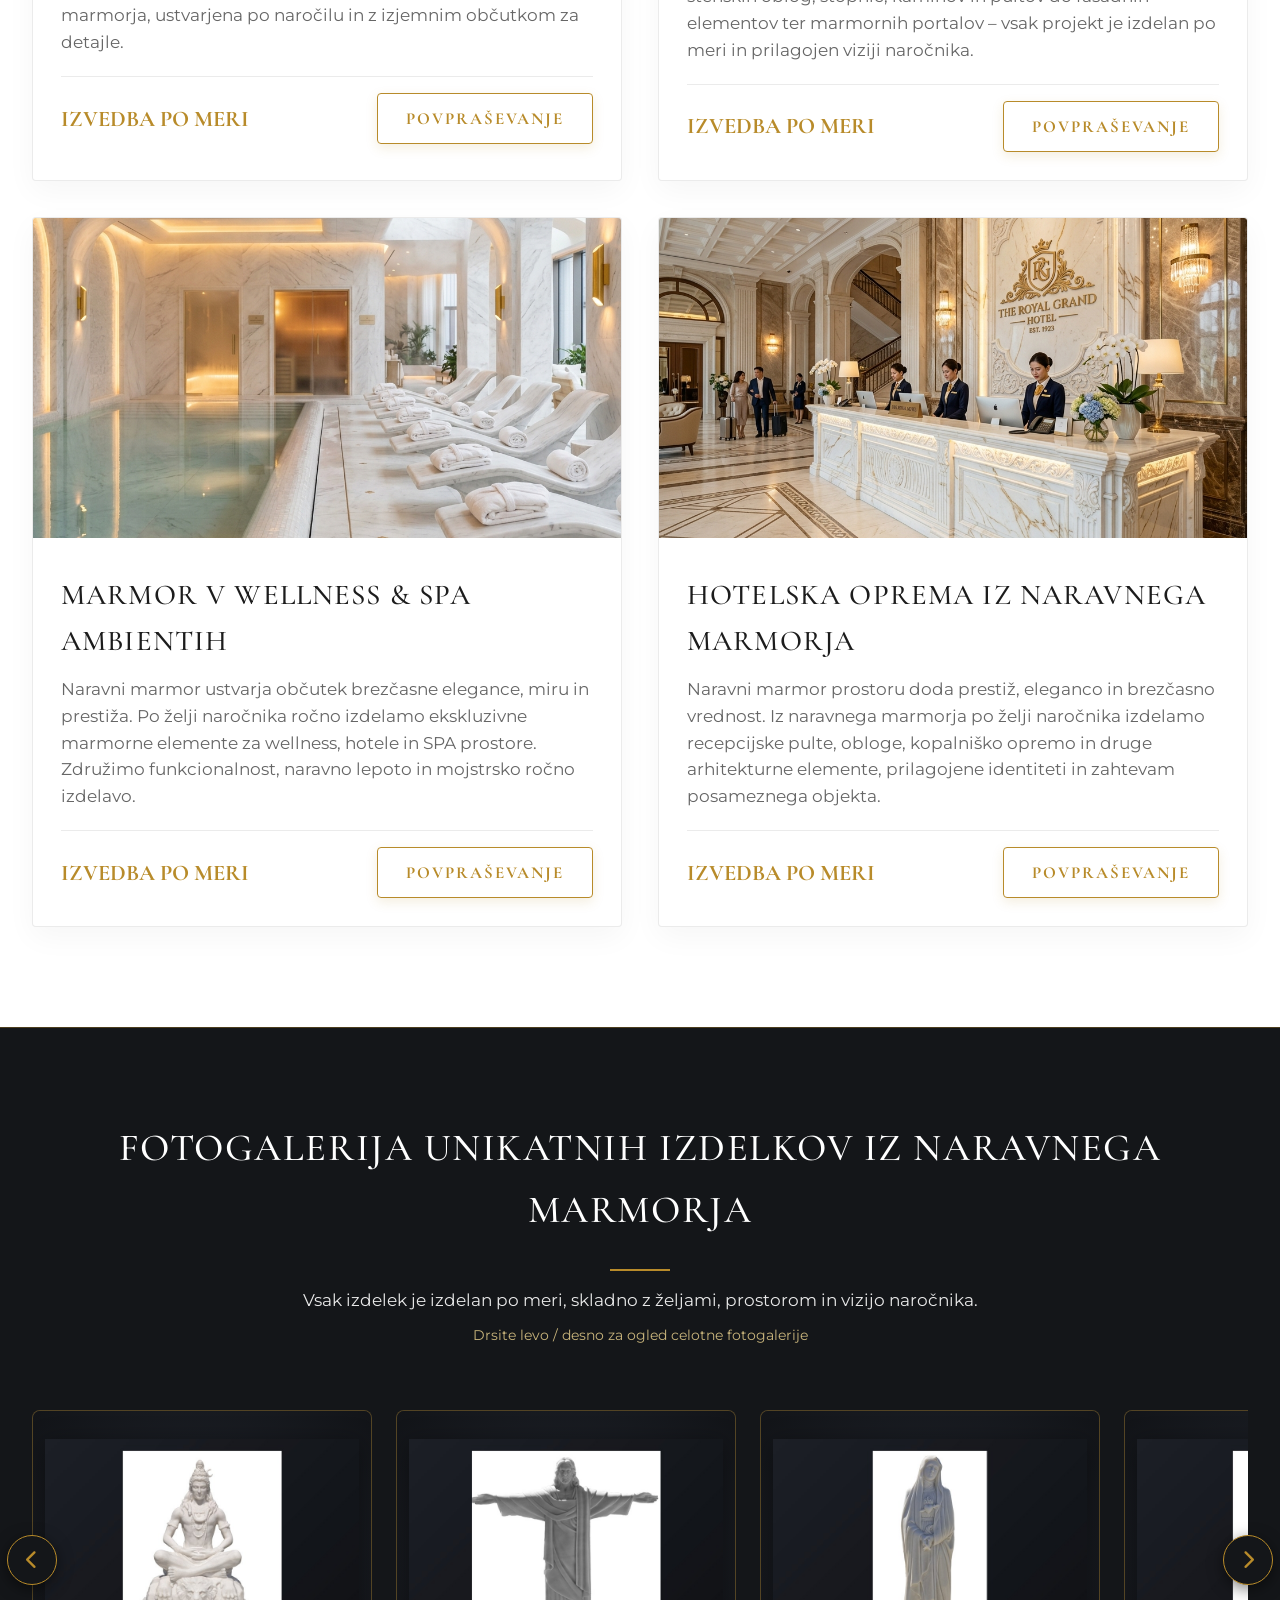
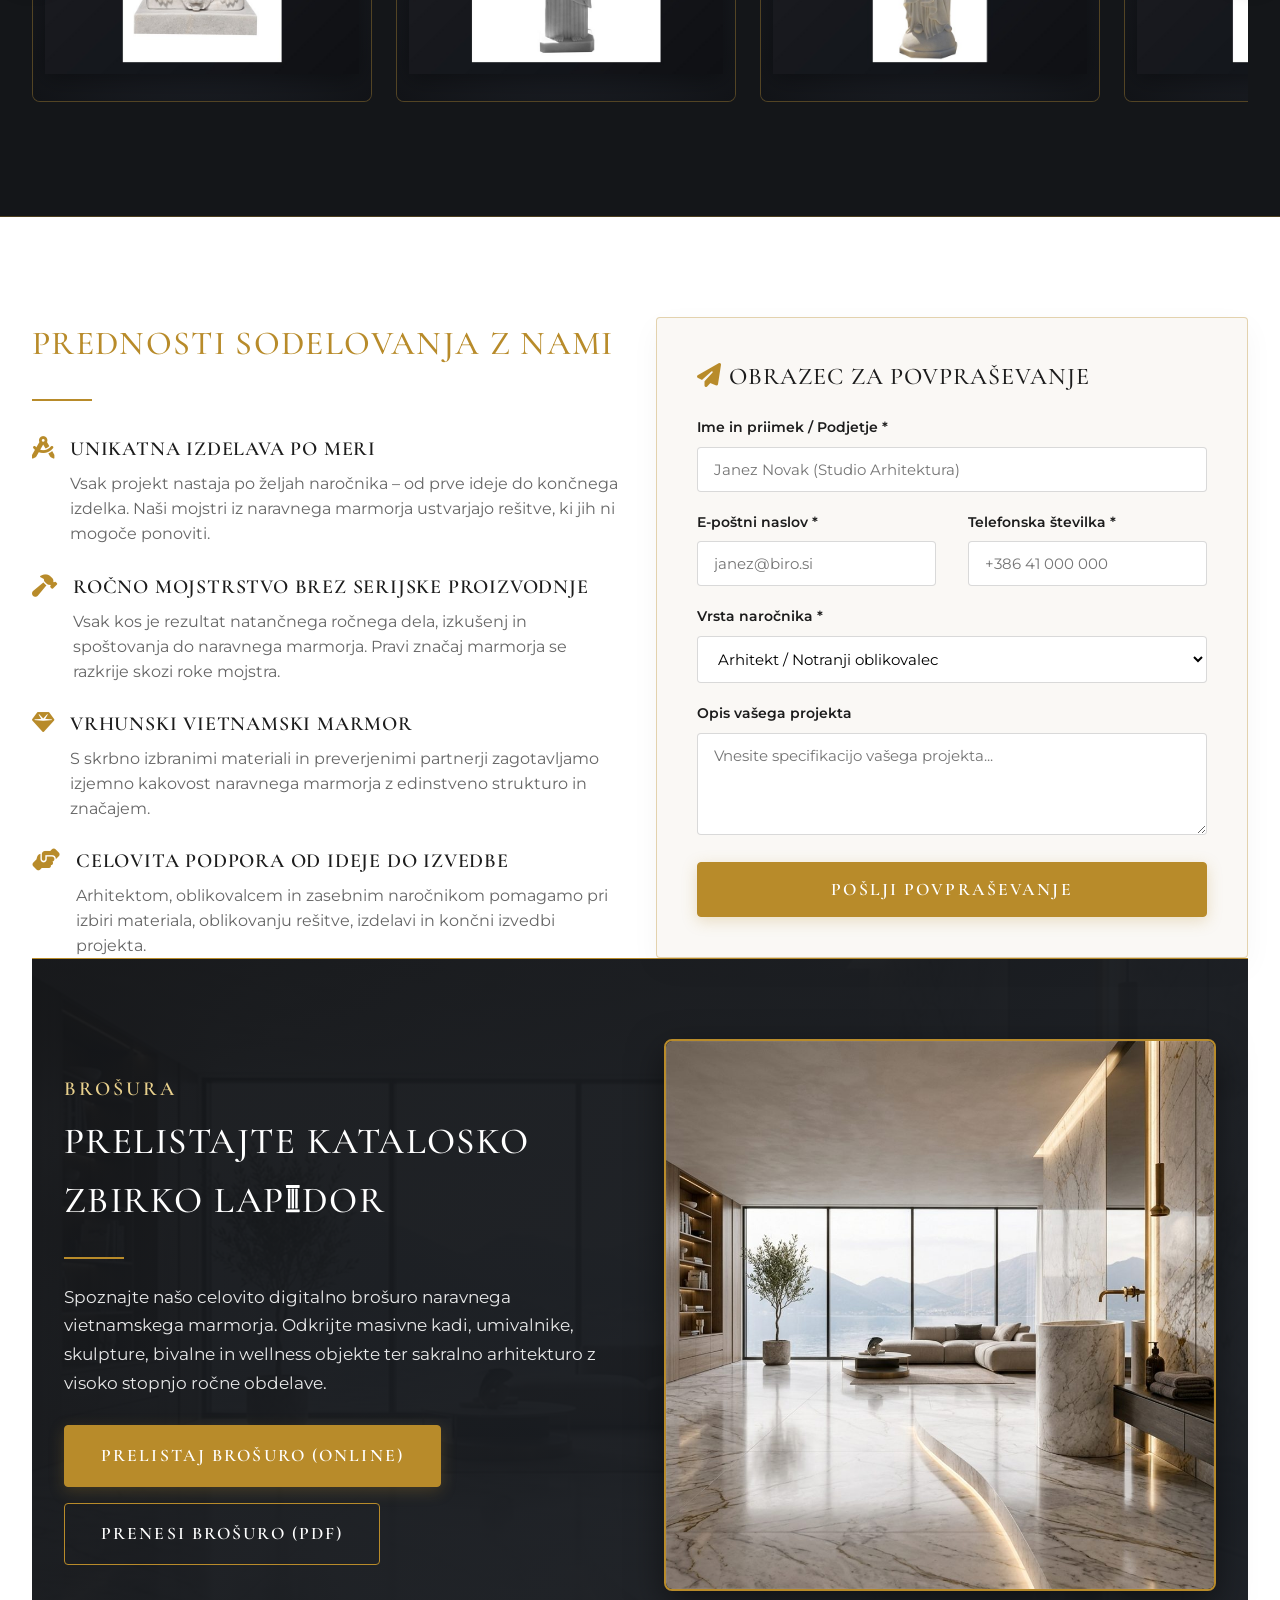
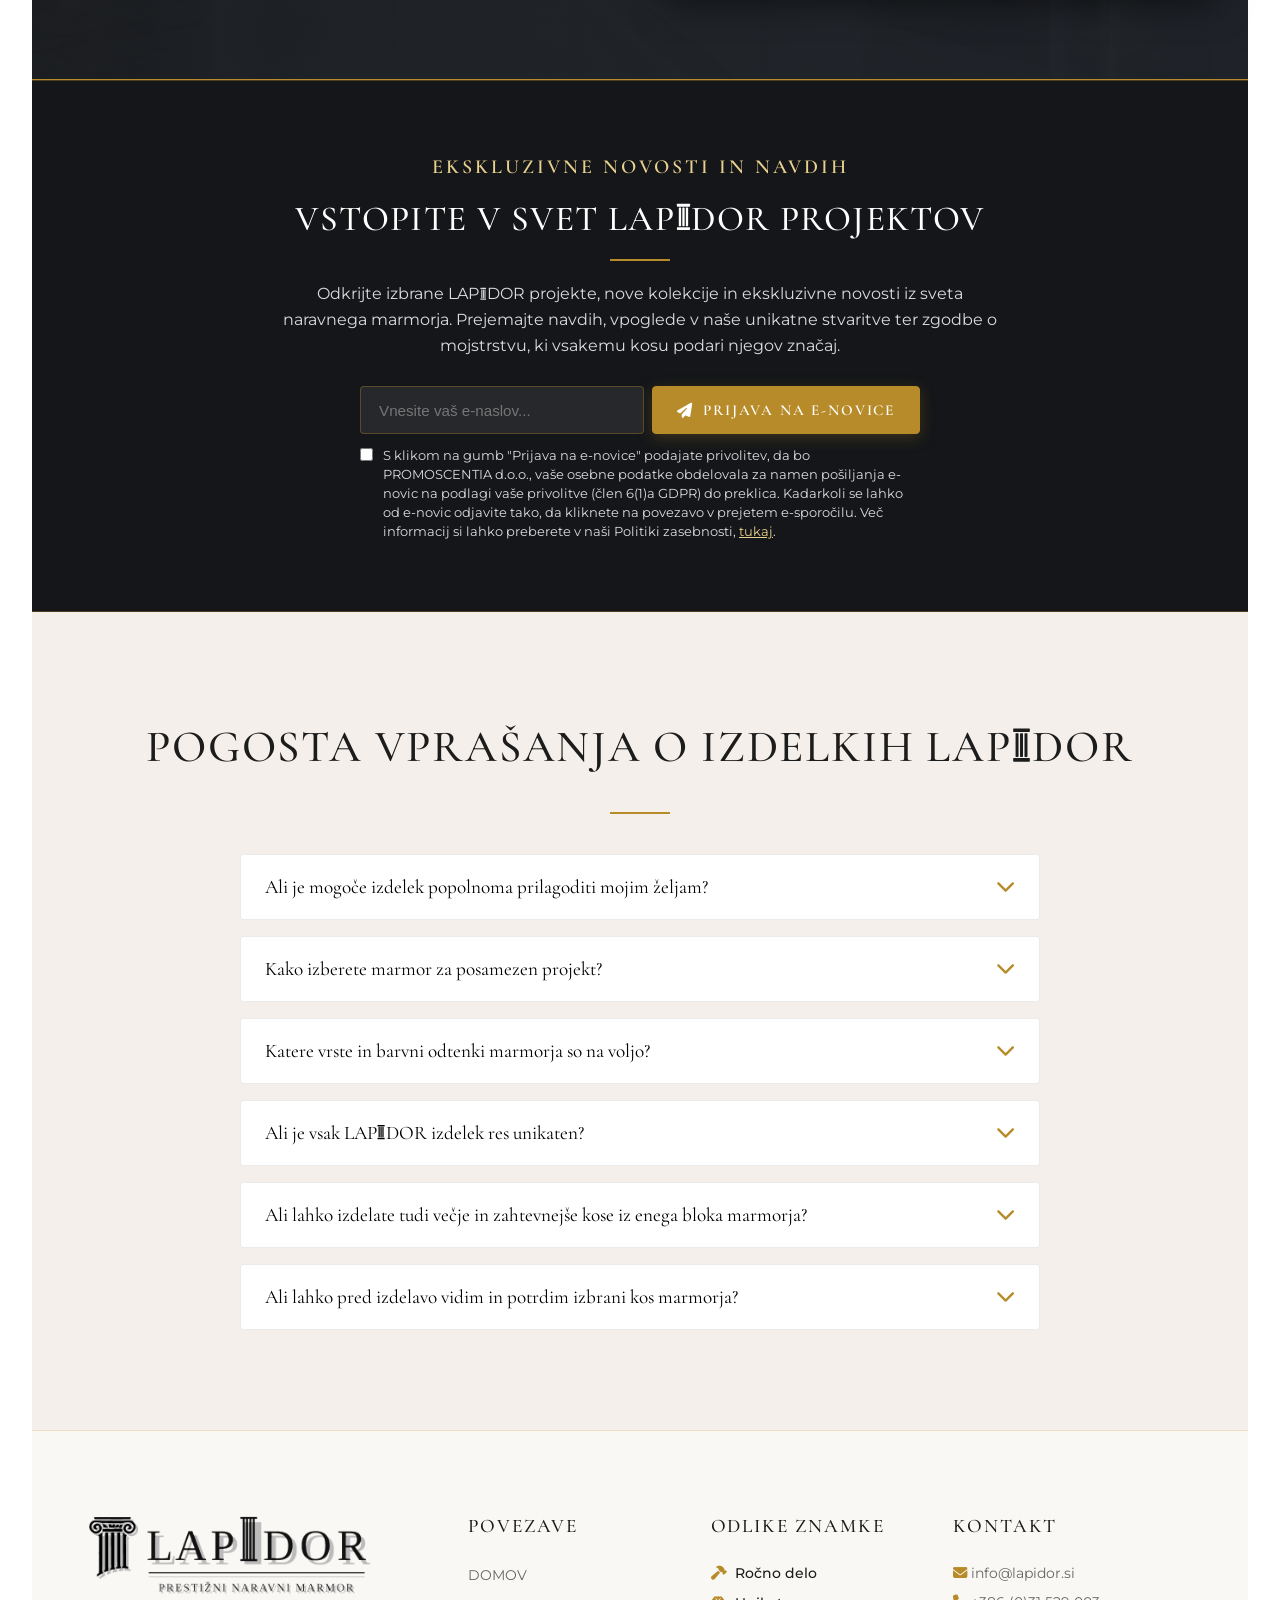
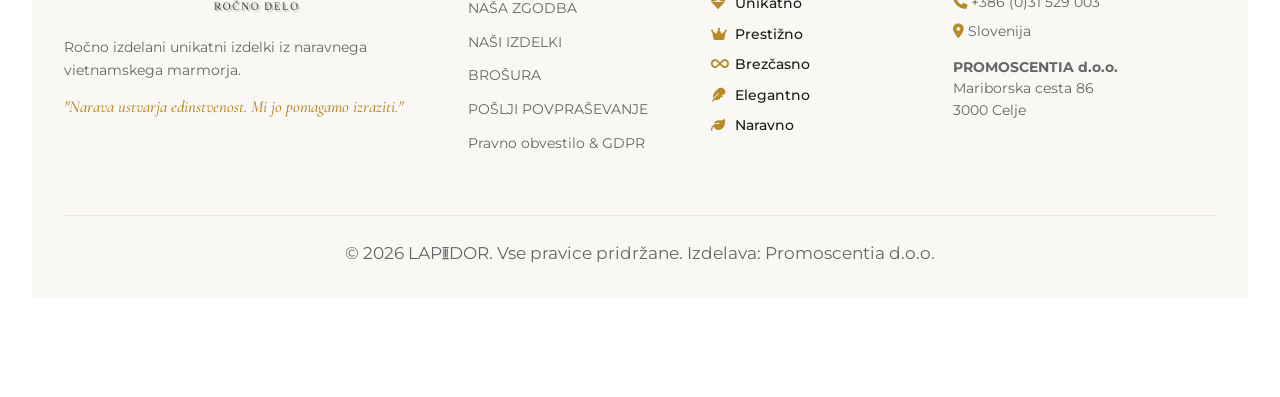
==== commit c0664282: "SEO: Optimize meta tags and H2/H3 headings for 'marmor' keyword" ====
--- a/index.html
+++ b/index.html
@@ -1,4 +1,4 @@
-<!DOCTYPE html>
+﻿<!DOCTYPE html>
 <html lang="sl">
 <head>
  <!-- Google Tag (gtag.js) - Google Analytics -->
@@ -13,9 +13,9 @@
 
  <meta charset="UTF-8">
  <meta name="viewport" content="width=device-width, initial-scale=1.0">
- <title>LAPIDOR | Prestižni naravni vietnamski marmor po meri</title>
- <meta name="description" content="Unikatni ročno izdelani masivni izdelki iz naravnega vietnamskega marmorja. Kadi, umivalniki, skulpture in obloge po meri. Brezplačno svetovanje in vzorci.">
- <meta name="keywords" content="marmor, vietnamski marmor, naravni marmor, kopalne kadi marmor, umivalniki marmor, marmorne skulpture, kamnoseštvo, arhitektura, LAPIDOR, Celje, Slovenija">
+ <title>Marmor | Naravni klesani masivni marmor po meri – LAPIDOR</title>
+ <meta name="description" content="Iščete vrhunski naravni marmor? LAPIDOR ponuja unikatne masivne marmorne kadi, umivalnike, skulpture in obloge iz ročno klesanega marmorja. Preverite našo ponudbo in brezplačne vzorce.">
+ <meta name="keywords" content="marmor, naravni marmor, marmor cena, marmorne kadi, marmorni umivalniki, marmorne skulpture, masivni marmor, klesan marmor, vietnamski marmor, kamnoseštvo Celje, unikatni marmor, LAPIDOR">
  <meta name="author" content="PROMOSCENTIA d.o.o.">
  <meta name="robots" content="index, follow, max-image-preview:large">
  <link rel="canonical" href="https://lapidor.si/">
@@ -28,7 +28,7 @@
  <!-- Open Graph / Facebook / LinkedIn -->
  <meta property="og:type" content="website">
  <meta property="og:url" content="https://lapidor.si/">
- <meta property="og:title" content="LAPIDOR | Prestižni naravni vietnamski marmor po meri">
+ <meta property="og:title" content="Marmor | Naravni klesani masivni marmor po meri – LAPIDOR">
  <meta property="og:description" content="Unikatni ročno izdelani masivni izdelki iz naravnega vietnamskega marmorja. Kadi, umivalniki, skulpture in obloge po meri. Brezplačno svetovanje in vzorci.">
  <meta property="og:image" content="https://lapidor.si/assets/lapidor_panoramic_hero.png">
  <meta property="og:site_name" content="LAPIDOR">
@@ -37,7 +37,7 @@
  <!-- Twitter -->
  <meta name="twitter:card" content="summary_large_image">
  <meta name="twitter:url" content="https://lapidor.si/">
- <meta name="twitter:title" content="LAPIDOR | Prestižni naravni vietnamski marmor po meri">
+ <meta name="twitter:title" content="Marmor | Naravni klesani masivni marmor po meri – LAPIDOR">
  <meta name="twitter:description" content="Unikatni ročno izdelani masivni izdelki iz naravnega vietnamskega marmorja. Kadi, umivalniki, skulpture in obloge po meri. Brezplačno svetovanje in vzorci.">
  <meta name="twitter:image" content="https://lapidor.si/assets/lapidor_panoramic_hero.png">
 
@@ -346,7 +346,7 @@
 
     <div class="about-text">
      <span class="section-tag" data-i18n="about_tag">Naša zgodba</span>
-     <h2 class="section-title" data-i18n="about_title">Umetnost ROČNEGA dela</h2>
+     <h2 class="section-title" data-i18n="about_title">Umetnost ROČNEGA dela z naravnim marmorjem</h2>
      <div class="gold-underline-left"></div>
      
      <p class="lead-text" style="margin-top: 20px;" data-i18n="about_p1">
@@ -442,7 +442,7 @@
   <div class="container">
    <div class="section-header text-center">
     <span class="section-tag" style="display: block; margin-bottom: 12px;" data-i18n="cat_sec_tag">NAŠI IZDELKI</span>
-    <h2 class="section-title" data-i18n="cat_sec_title">Ročno izdelani unikatni izdelki iz VIETNAMSKEGA naravnega marmorja</h2>
+    <h2 class="section-title" data-i18n="cat_sec_title">Unikatni ročno klesani izdelki iz naravnega marmorja LAPIDOR</h2>
     <div class="gold-underline"></div>
    </div>
 
@@ -468,11 +468,11 @@
       <img loading="lazy" decoding="async" src="assets/bathtub.png" alt="Masivna kopalna kad iz belega marmorja">
      </div>
      <div class="product-info">
-      <h3 class="product-title" data-i18n="card1_title">Kopalniške kadi</h3>
+      <h3 class="product-title" data-i18n="card1_title">Marmorne kopalniške kadi</h3>
       <p data-i18n="card1_desc">Ročno izdelane kadi iz naravnega marmorja, ustvarjene za brezčasno eleganco in edinstveno kopalniško izkušnjo. Vsak kos je unikat, oblikovan po željah naročnika.</p>
       <div class="product-footer">
        <div class="price-value" data-i18n="badge_bespoke">IZVEDBA PO MERI</div>
-       <button class="btn btn-outline-gold open-inquiry-modal" data-product="Kopalniške kadi" data-i18n="btn_inquiry">Povpraševanje</button>
+       <button class="btn btn-outline-gold open-inquiry-modal" data-product="Marmorne kopalniške kadi" data-i18n="btn_inquiry">Povpraševanje</button>
       </div>
      </div>
     </div>
@@ -483,11 +483,11 @@
       <img loading="lazy" decoding="async" src="assets/sink.png" alt="Nadpultni naravni umivalnik">
      </div>
      <div class="product-info">
-      <h3 class="product-title" data-i18n="card2_title">Umivalniki</h3>
+      <h3 class="product-title" data-i18n="card2_title">Marmorni umivalniki</h3>
       <p data-i18n="card2_desc">Masivni ročno izdelani umivalniki, po želji naročnika iz naravnega marmorja predstavljajo popolno ravnovesje med sodobnim oblikovanjem, funkcionalnostjo in mojstrsko ročno izdelavo.</p>
       <div class="product-footer">
        <div class="price-value" data-i18n="badge_bespoke">IZVEDBA PO MERI</div>
-       <button class="btn btn-outline-gold open-inquiry-modal" data-product="Umivalniki" data-i18n="btn_inquiry">Povpraševanje</button>
+       <button class="btn btn-outline-gold open-inquiry-modal" data-product="Marmorni umivalniki" data-i18n="btn_inquiry">Povpraševanje</button>
       </div>
      </div>
     </div>
@@ -498,11 +498,11 @@
       <img loading="lazy" decoding="async" src="assets/skulpture_kipi.png" alt="Unikatna klesana marmorna skulptura LAPIDOR">
      </div>
      <div class="product-info">
-      <h3 class="product-title" data-i18n="card3_title">Skulpture in kipi</h3>
+      <h3 class="product-title" data-i18n="card3_title">Marmorne skulpture in kipi</h3>
       <p data-i18n="card3_desc">Po želji naročnika izdelamo skulpture, kipe, doprsne portrete, reliefe in druga umetniška dela, popolnoma prilagojena viziji naročnika. Vsak kos je rezultat ročnega mojstrstva, natančnosti in spoštovanja do marmorja.</p>
       <div class="product-footer">
        <div class="price-value" data-i18n="badge_bespoke">IZVEDBA PO MERI</div>
-       <button class="btn btn-outline-gold open-inquiry-modal" data-product="Skulpture in kipi" data-i18n="btn_inquiry">Povpraševanje</button>
+       <button class="btn btn-outline-gold open-inquiry-modal" data-product="Marmorne skulpture in kipi" data-i18n="btn_inquiry">Povpraševanje</button>
       </div>
      </div>
     </div>
@@ -513,11 +513,11 @@
       <img loading="lazy" decoding="async" src="assets/vodnjaki.png" alt="Masivni vrtni vodnjak iz naravnega kristalnega marmorja LAPIDOR">
      </div>
      <div class="product-info">
-      <h3 class="product-title" data-i18n="card4_title">Vodnjaki</h3>
+      <h3 class="product-title" data-i18n="card4_title">Marmorni vodnjaki</h3>
       <p data-i18n="card4_desc">Ročno izdelani vodnjaki iz naravnega marmorja za notranje in zunanje prostore. Od klasičnih vodnjakov do sodobnih arhitekturnih rešitev  –  vsak projekt je unikaten in nastaja po meri naročnika.</p>
       <div class="product-footer">
        <div class="price-value" data-i18n="badge_bespoke">IZVEDBA PO MERI</div>
-       <button class="btn btn-outline-gold open-inquiry-modal" data-product="Vodnjaki" data-i18n="btn_inquiry">Povpraševanje</button>
+       <button class="btn btn-outline-gold open-inquiry-modal" data-product="Marmorni vodnjaki" data-i18n="btn_inquiry">Povpraševanje</button>
       </div>
      </div>
     </div>
@@ -528,11 +528,11 @@
       <img loading="lazy" decoding="async" src="assets/sakralna_arhitektura.png" alt="Sakralna marmorna kiparska umetnina LAPIDOR">
      </div>
      <div class="product-info">
-      <h3 class="product-title" data-i18n="card5_title">Sakralna arhitektura</h3>
+      <h3 class="product-title" data-i18n="card5_title">Sakralna arhitektura iz marmorja</h3>
       <p data-i18n="card5_desc">Ročno izdelana sakralna kiparska dela iz masivnega naravnega marmorja, ustvarjena po naročilu in z izjemnim občutkom za detajle.</p>
       <div class="product-footer">
        <div class="price-value" data-i18n="badge_bespoke">IZVEDBA PO MERI</div>
-       <button class="btn btn-outline-gold open-inquiry-modal" data-product="Sakralna arhitektura" data-i18n="btn_inquiry">Povpraševanje</button>
+       <button class="btn btn-outline-gold open-inquiry-modal" data-product="Sakralna arhitektura iz marmorja" data-i18n="btn_inquiry">Povpraševanje</button>
       </div>
      </div>
     </div>
@@ -543,11 +543,11 @@
       <img loading="lazy" decoding="async" src="assets/lapidor_hero_bathroom.png" alt="Luksuzni interier in obloge iz naravnega marmorja">
      </div>
      <div class="product-info">
-      <h3 class="product-title" data-i18n="card6_title">INTERIER &amp; EKSTERIER</h3>
+      <h3 class="product-title" data-i18n="card6_title">Marmor za interier &amp; eksterier</h3>
       <p data-i18n="card6_desc">Ročno izdelane arhitekturne rešitve iz masivnega naravnega marmorja za notranje in zunanje prostore. Od talnih in stenskih oblog, stopnic, kaminov in pultov do fasadnih elementov ter marmornih portalov  –  vsak projekt je izdelan po meri in prilagojen viziji naročnika.</p>
       <div class="product-footer">
        <div class="price-value" data-i18n="badge_bespoke">IZVEDBA PO MERI</div>
-       <button class="btn btn-outline-gold open-inquiry-modal" data-product="Interier &amp; Eksterier" data-i18n="btn_inquiry">Povpraševanje</button>
+       <button class="btn btn-outline-gold open-inquiry-modal" data-product="Marmor za interier &amp; eksterier" data-i18n="btn_inquiry">Povpraševanje</button>
       </div>
      </div>
     </div>
@@ -558,11 +558,11 @@
       <img loading="lazy" decoding="async" src="assets/wellness_spa.png" alt="Prestižna wellness in SPA oprema iz kristalnega marmorja LAPIDOR">
      </div>
      <div class="product-info">
-      <h3 class="product-title" data-i18n="card7_title">WELLNESS &amp; SPA</h3>
+      <h3 class="product-title" data-i18n="card7_title">Marmor v wellness &amp; SPA ambientih</h3>
       <p data-i18n="card7_desc">Naravni marmor ustvarja občutek brezčasne elegance, miru in prestiža. Po želji naročnika ročno izdelamo ekskluzivne marmorne elemente za wellness, hotele in SPA prostore. Združimo funkcionalnost, naravno lepoto in mojstrsko ročno izdelavo.</p>
       <div class="product-footer">
        <div class="price-value" data-i18n="badge_bespoke">IZVEDBA PO MERI</div>
-       <button class="btn btn-outline-gold open-inquiry-modal" data-product="Wellness &amp; SPA" data-i18n="btn_inquiry">Povpraševanje</button>
+       <button class="btn btn-outline-gold open-inquiry-modal" data-product="Marmor v wellness &amp; SPA ambientih" data-i18n="btn_inquiry">Povpraševanje</button>
       </div>
      </div>
     </div>
@@ -573,11 +573,11 @@
       <img loading="lazy" decoding="async" src="assets/hotelska_oprema.png" alt="Ekskluzivni hotelski recepcijski pulti in obloge iz marmorja LAPIDOR">
      </div>
      <div class="product-info">
-      <h3 class="product-title" data-i18n="card8_title">HOTELSKA OPREMA</h3>
+      <h3 class="product-title" data-i18n="card8_title">Hotelska oprema iz naravnega marmorja</h3>
       <p data-i18n="card8_desc">Naravni marmor prostoru doda prestiž, eleganco in brezčasno vrednost. Iz naravnega marmorja po želji naročnika izdelamo recepcijske pulte, obloge, kopalniško opremo in druge arhitekturne elemente, prilagojene identiteti in zahtevam posameznega objekta.</p>
       <div class="product-footer">
        <div class="price-value" data-i18n="badge_bespoke">IZVEDBA PO MERI</div>
-       <button class="btn btn-outline-gold open-inquiry-modal" data-product="Hotelska oprema" data-i18n="btn_inquiry">Povpraševanje</button>
+       <button class="btn btn-outline-gold open-inquiry-modal" data-product="Hotelska oprema iz naravnega marmorja" data-i18n="btn_inquiry">Povpraševanje</button>
       </div>
      </div>
     </div>
@@ -590,7 +590,7 @@
  <section class="gallery-slider-section" id="galerija-sekcija" style="background: var(--bg-dark-accent); color: var(--text-light); padding: 90px 0; border-top: 1px solid var(--border-gold); border-bottom: 1px solid var(--border-gold); position: relative;">
   <div class="container">
    <div class="section-header text-center" style="margin-bottom: 48px;">
-    <h2 class="section-title" style="color: #ffffff; font-size: 2.4rem;" data-i18n="b_gal_title">FOTOGALERIJA LE NEKAJ UNIKATNIH LAPIDOR IZDELKOV</h2>
+    <h2 class="section-title" style="color: #ffffff; font-size: 2.4rem;" data-i18n="b_gal_title">FOTOGALERIJA UNIKATNIH IZDELKOV IZ NARAVNEGA MARMORJA</h2>
     <div class="gold-underline"></div>
     <p style="color: rgba(255, 255, 255, 0.9); max-width: 720px; margin: 16px auto 0; font-size: 1.05rem; line-height: 1.6;" data-i18n="b_gal_desc">Vsak izdelek je izdelan po meri, skladno z željami, prostorom in vizijo naročnika.</p>
     <p style="color: var(--gold-light); max-width: 650px; margin: 10px auto 0; font-size: 0.88rem; opacity: 0.85;" data-i18n="gallery_scroll_hint">Drsite levo / desno za ogled celotne fotogalerije</p>
@@ -1893,7 +1893,7 @@
  </div>
 
  <!-- JS Engine -->
- <script src="main.js?v=1.5"></script>
+ <script src="main.js?v=1.6"></script>
 </body>
 </html>
 
